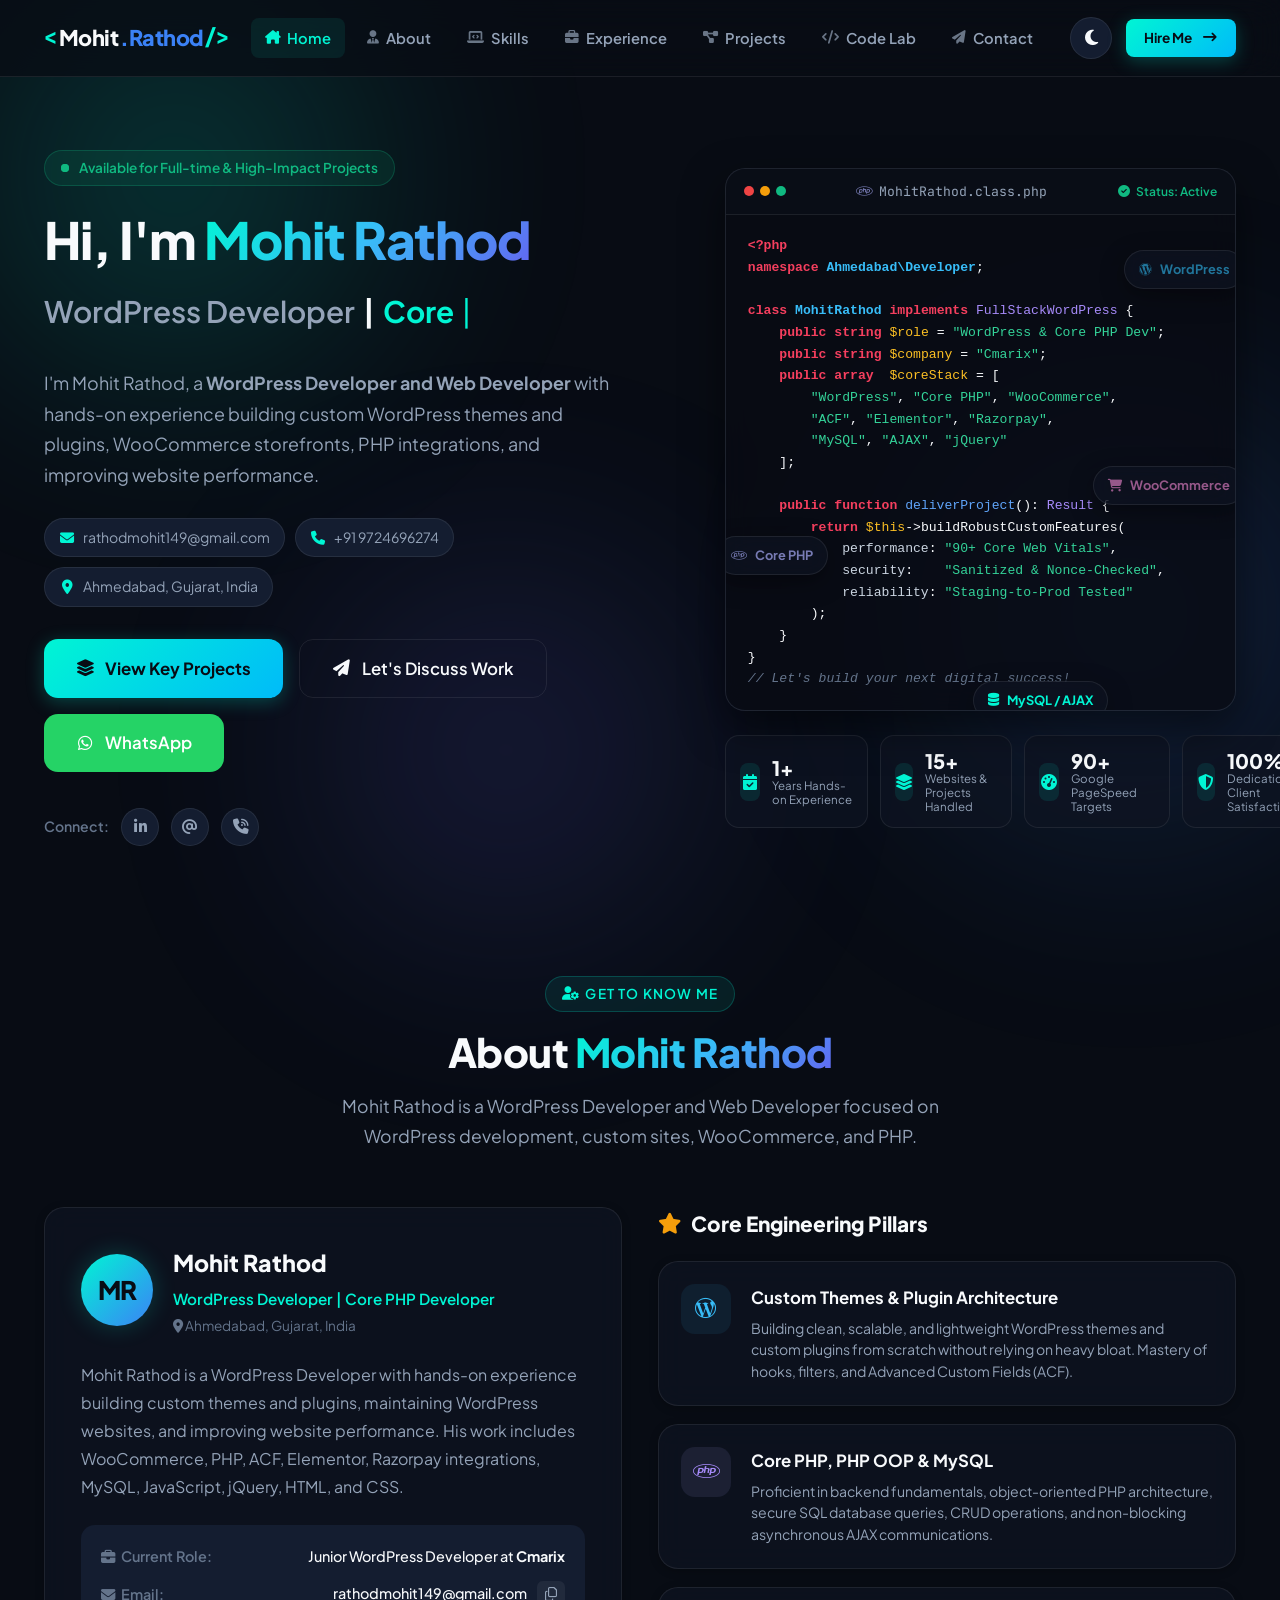
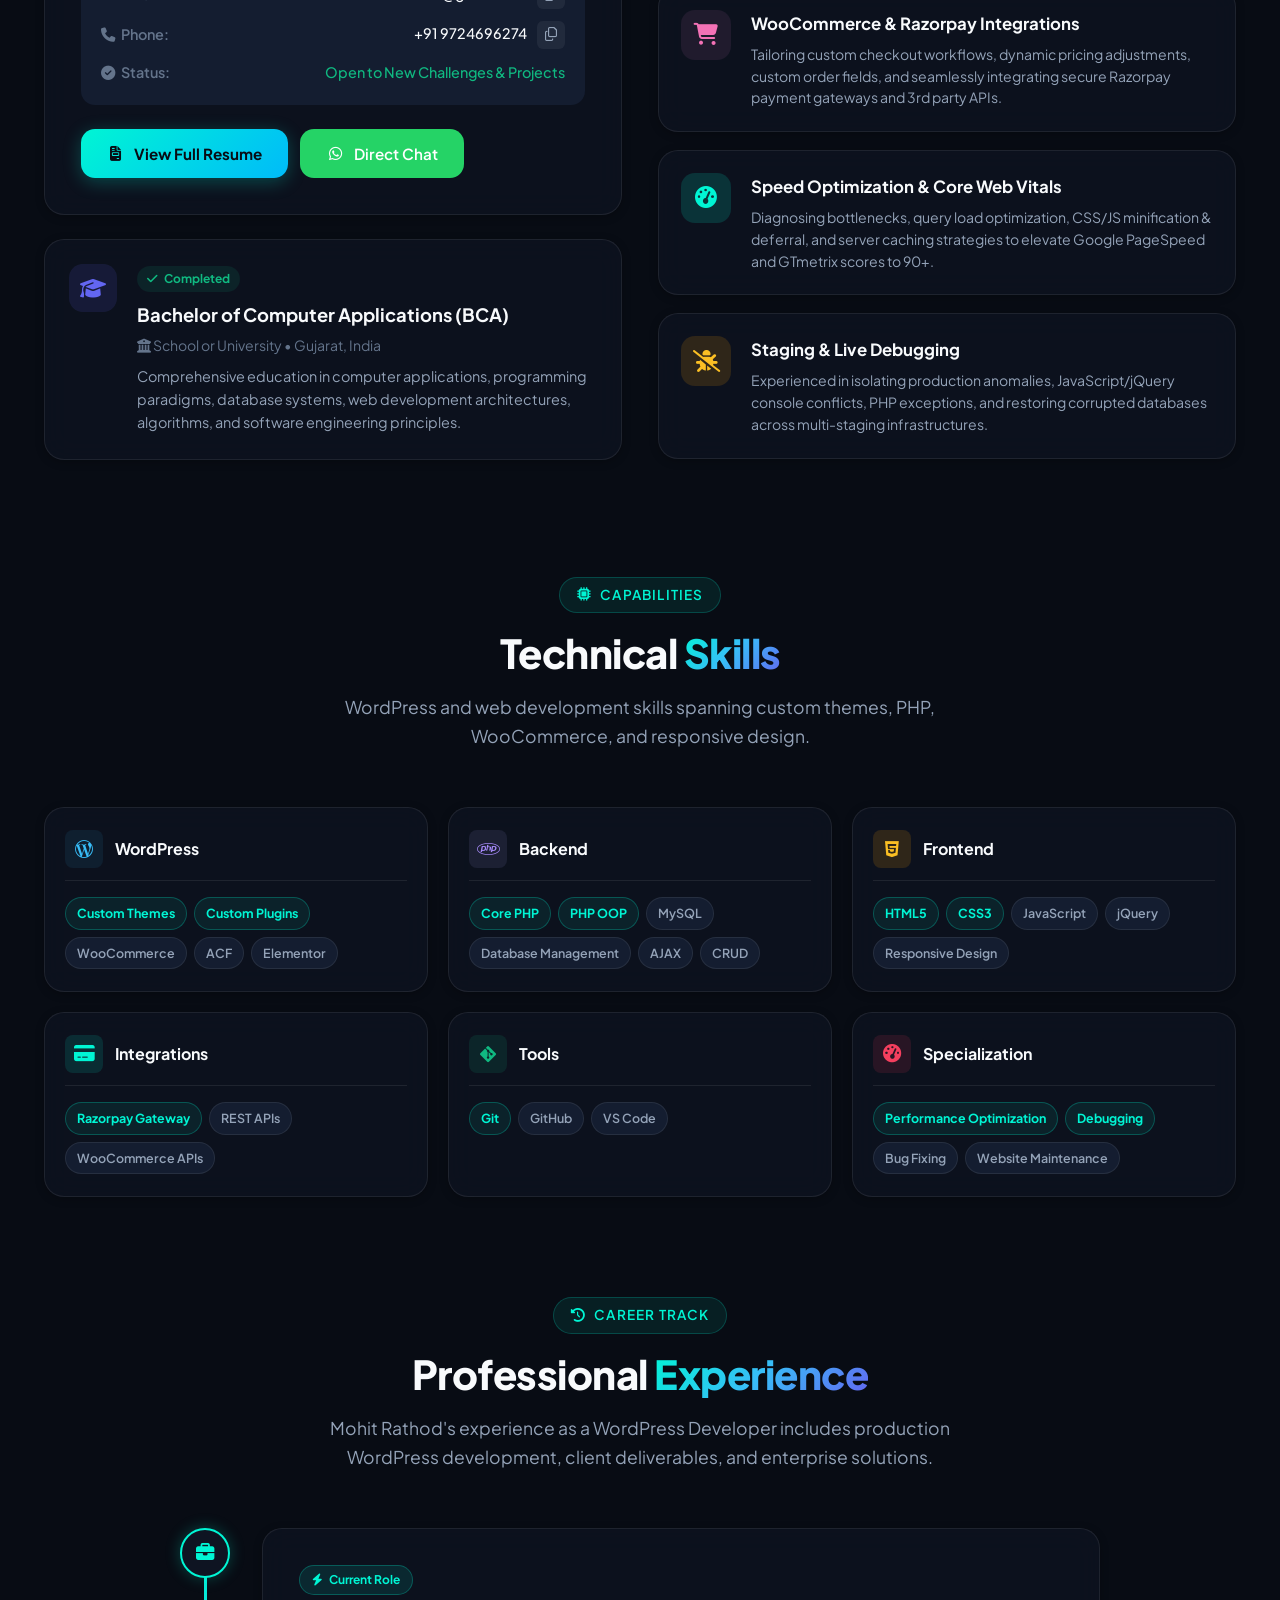
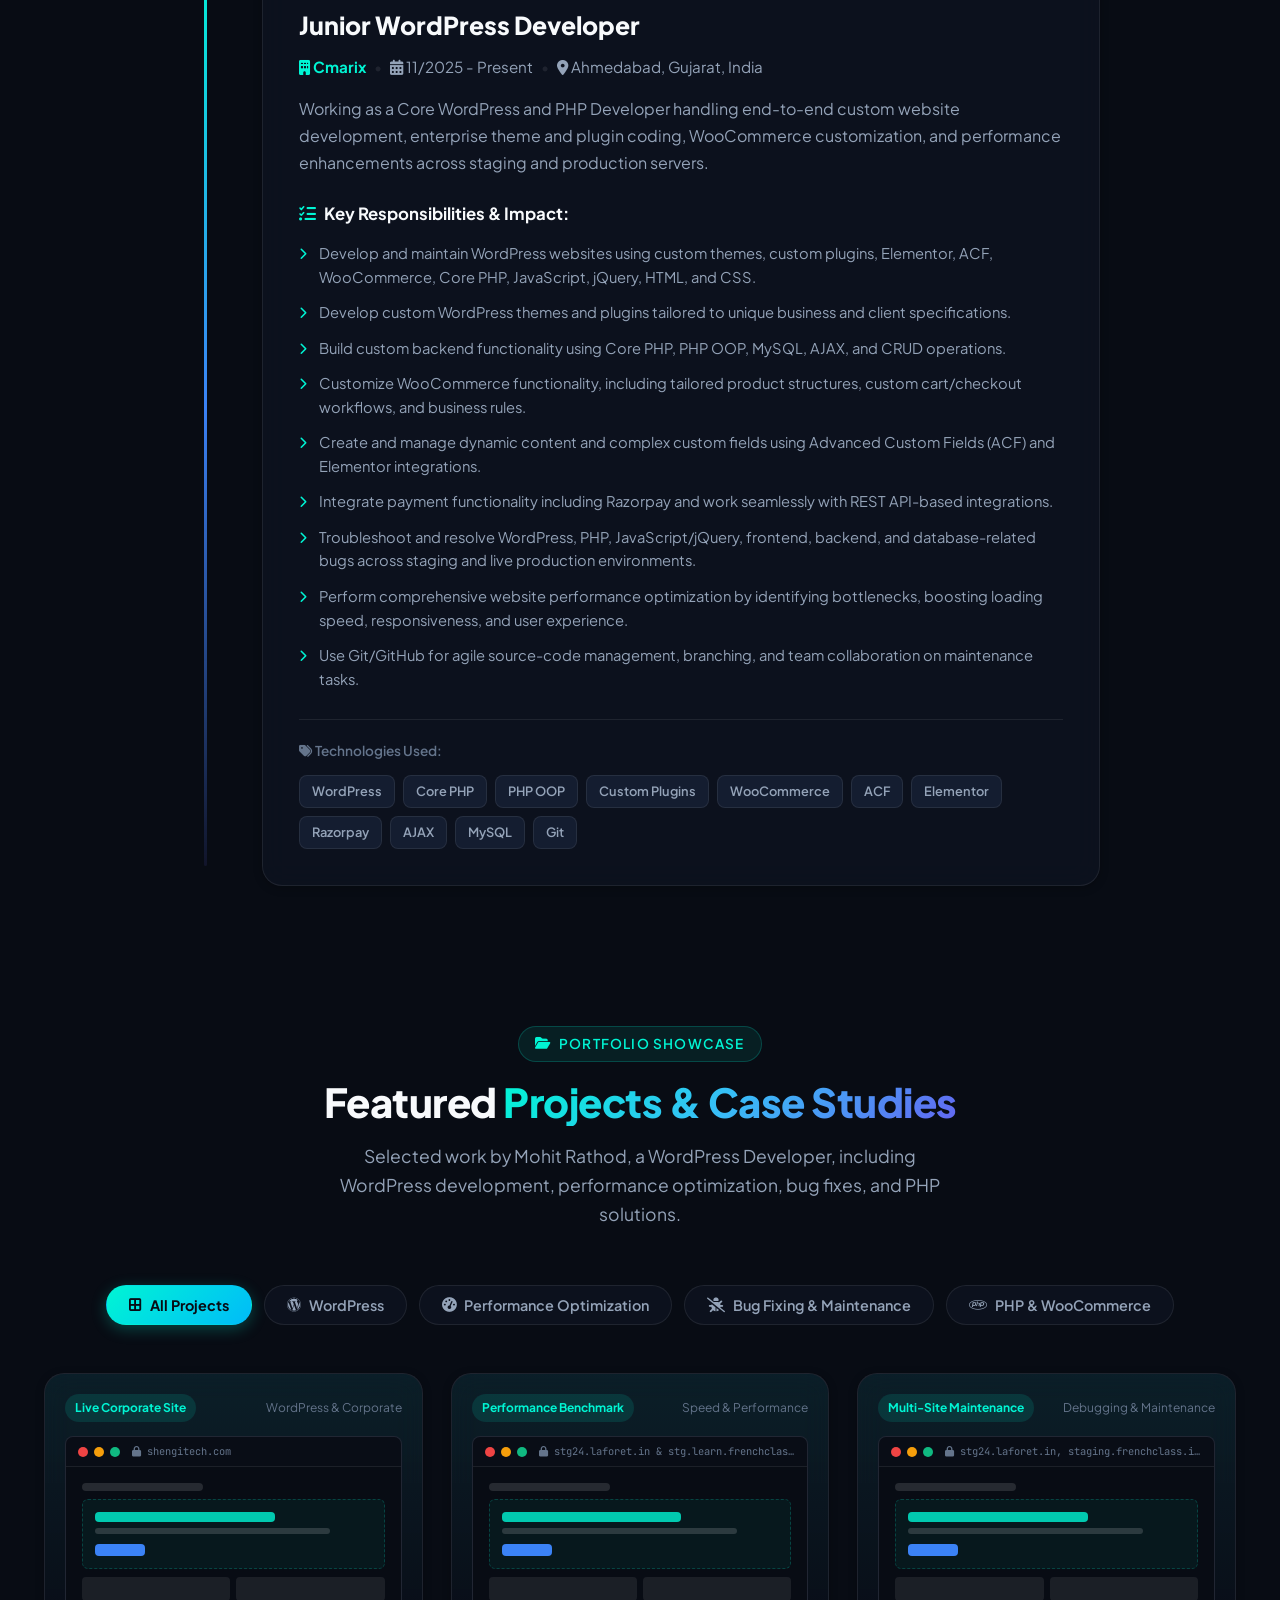
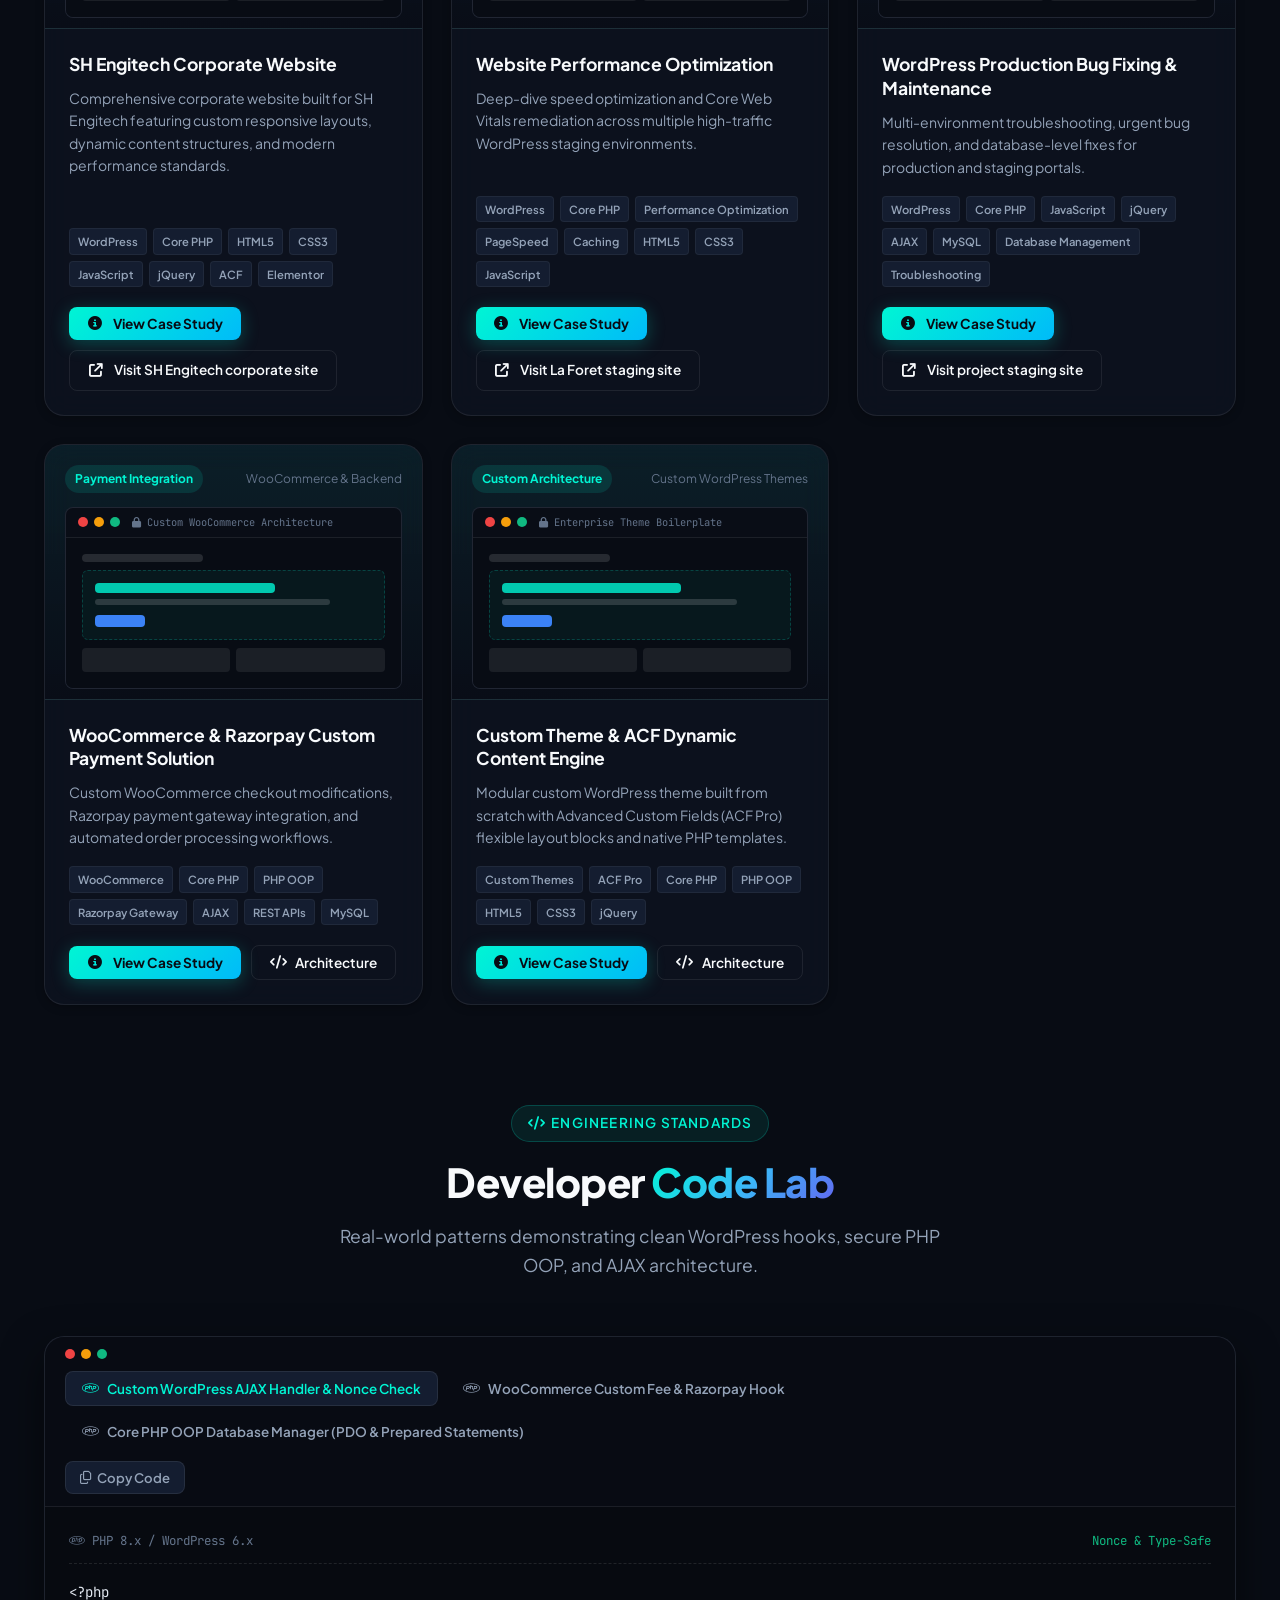
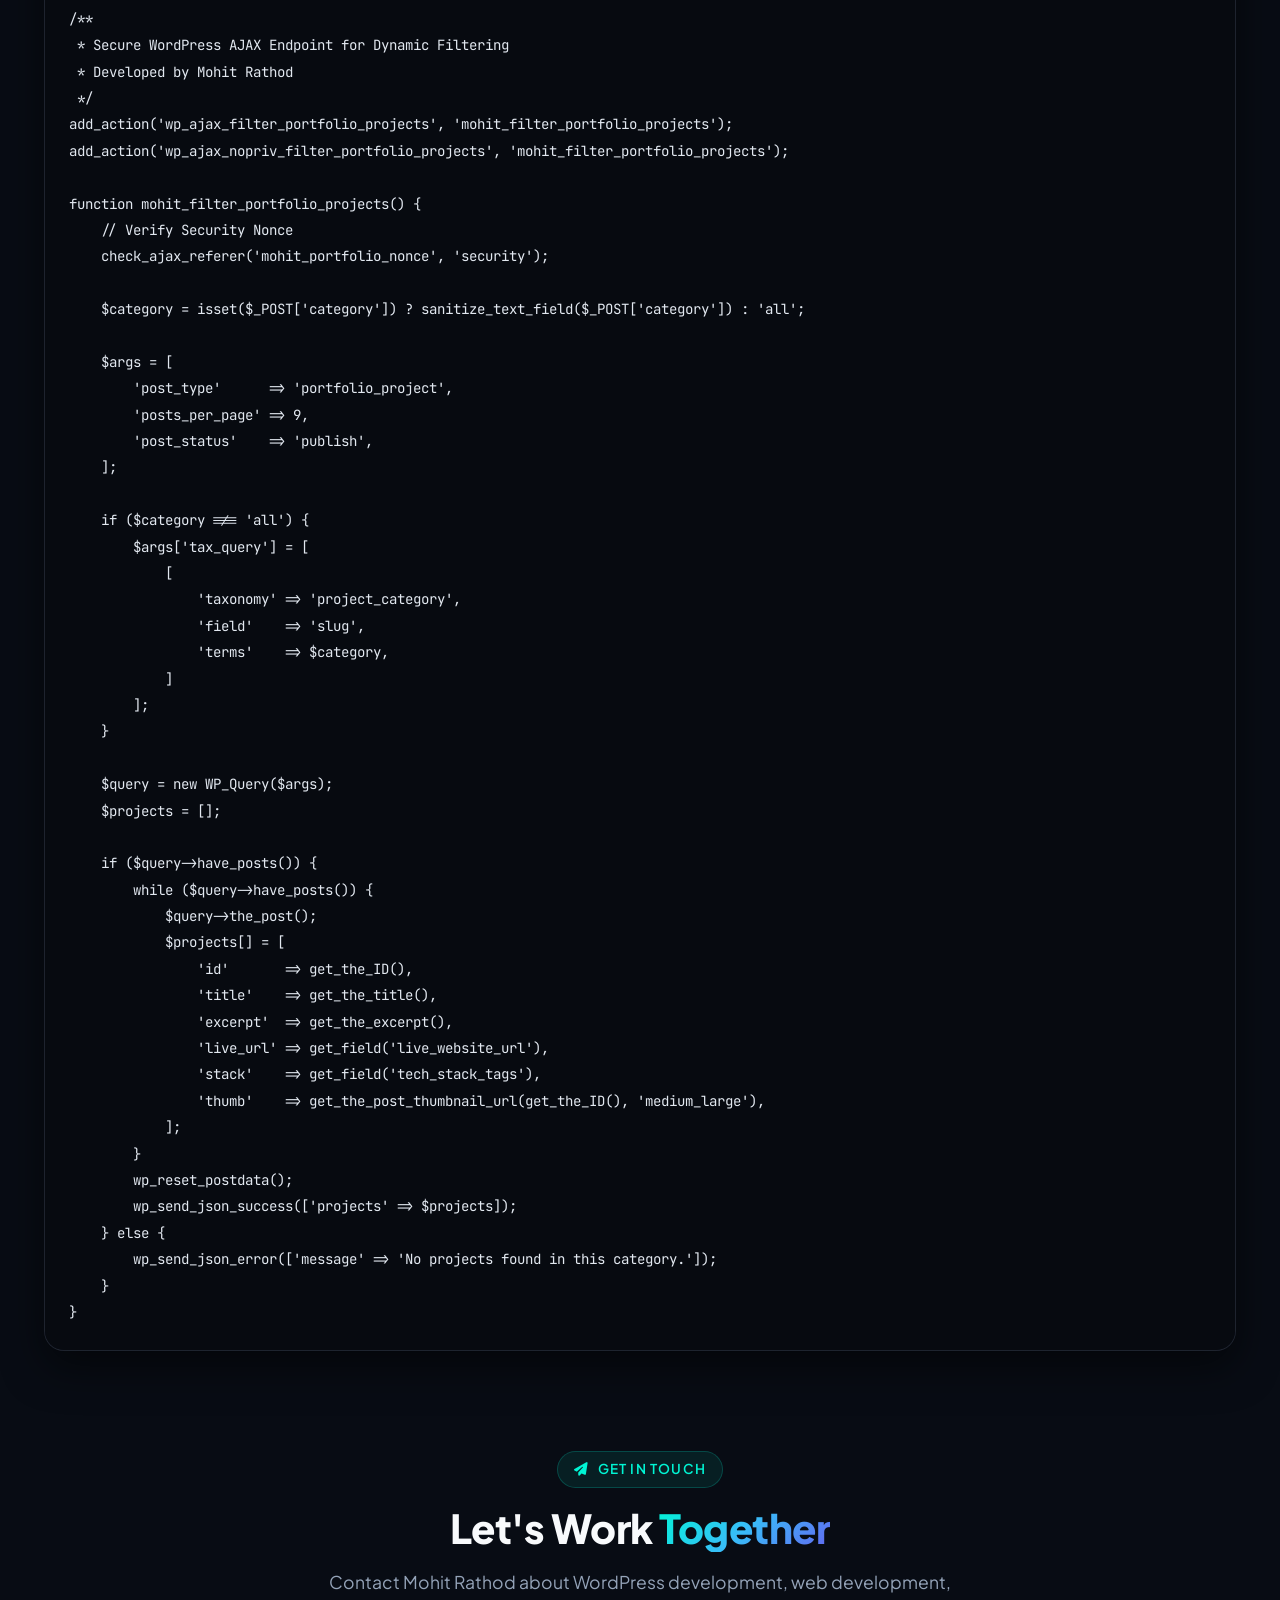
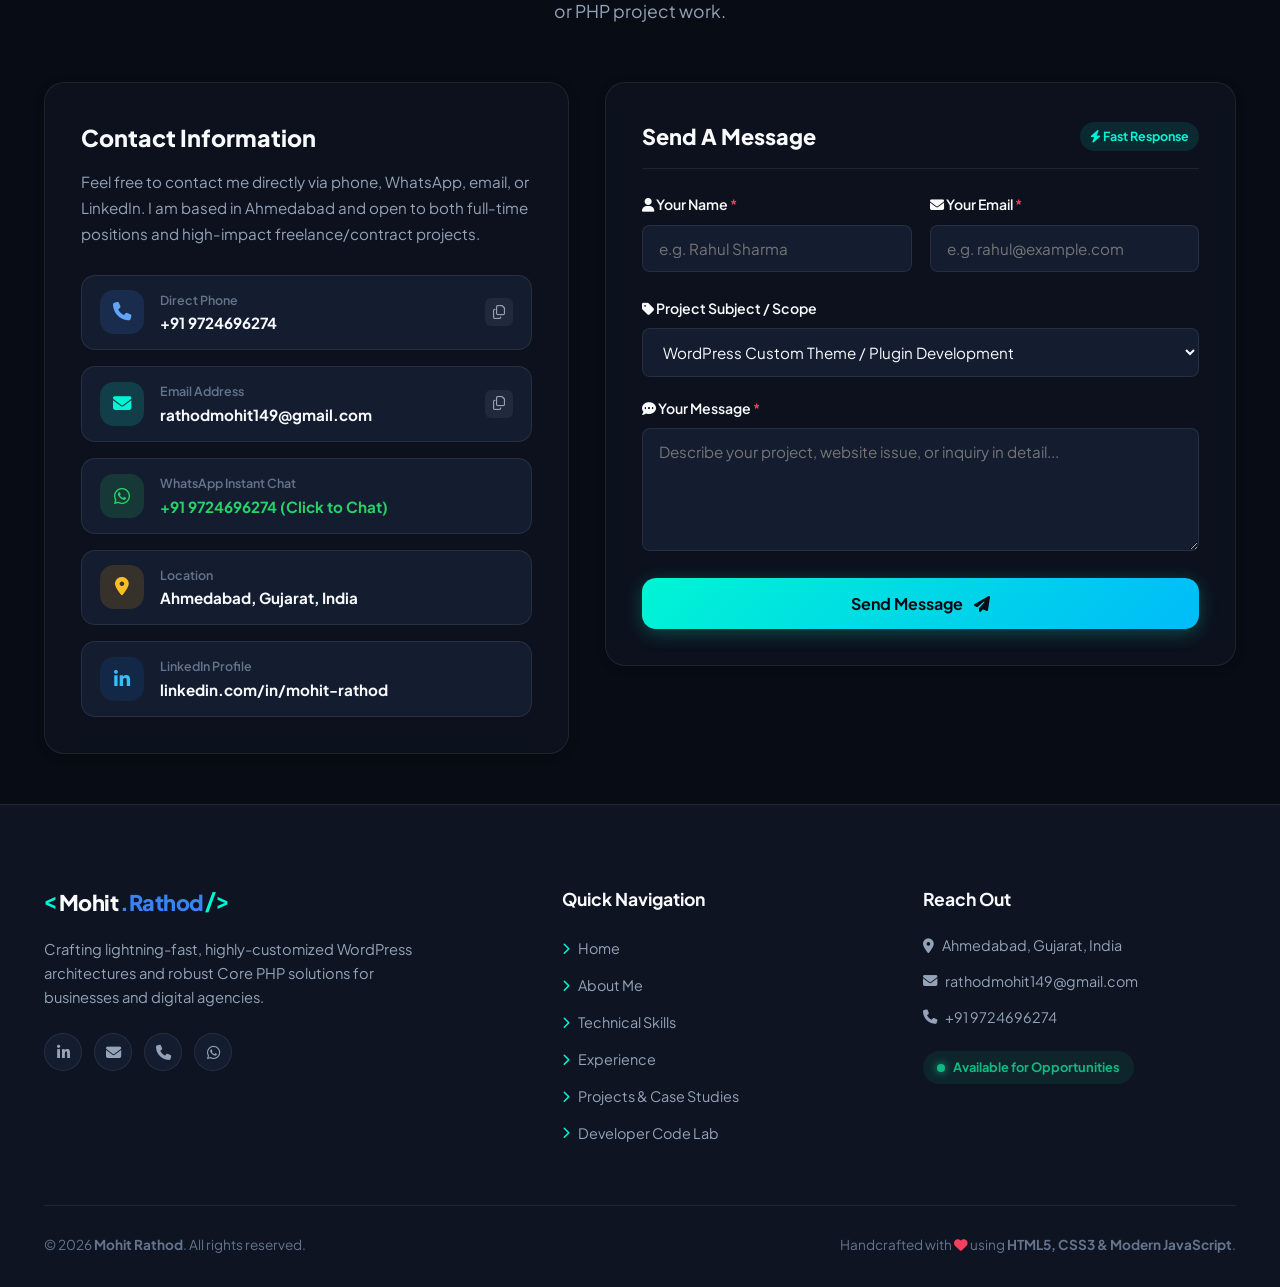
==== index.html @ 58b7dfce "perfomance1 commit" ====
<!DOCTYPE html>
<html lang="en" data-theme="dark">
<head>
    <meta charset="UTF-8">
    <meta name="viewport" content="width=device-width, initial-scale=1.0">
    <title>Mohit Rathod | WordPress Developer</title>

    <!-- Meta & SEO Tags -->
    <meta name="description" content="Official portfolio of Mohit Rathod, a WordPress Developer and Web Developer, featuring WordPress development projects, skills, and professional experience.">
    <meta name="robots" content="index, follow">
    <meta name="author" content="Mohit Rathod">
    <meta name="theme-color" content="#0b0f19">
    <link rel="canonical" href="https://mohitrcmarix.github.io/portfolio/">
    <meta name="google-site-verification" content="VqFLqviA54Ibw6uDuKa47r6FaVBK2wl5uimPMr0BYBw" />

    <!-- Open Graph / Social Sharing -->
    <meta property="og:type" content="website">
    <meta property="og:site_name" content="Mohit Rathod Portfolio">
    <meta property="og:title" content="Mohit Rathod | WordPress Developer">
    <meta property="og:description" content="Official portfolio of Mohit Rathod, a WordPress Developer and Web Developer, featuring WordPress development projects, skills, and professional experience.">
    <meta property="og:url" content="https://mohitrcmarix.github.io/portfolio/">
    <meta property="og:image" content="https://mohitrcmarix.github.io/portfolio/assets/images/mohit-rathod-portfolio.png">
    <meta property="og:image:width" content="1200">
    <meta property="og:image:height" content="630">
    <meta property="og:image:alt" content="Mohit Rathod, WordPress Developer, portfolio website">

    <meta name="twitter:card" content="summary_large_image">
    <meta name="twitter:title" content="Mohit Rathod | WordPress Developer">
    <meta name="twitter:description" content="Official portfolio of Mohit Rathod, a WordPress Developer and Web Developer, featuring WordPress development projects, skills, and professional experience.">
    <meta name="twitter:image" content="https://mohitrcmarix.github.io/portfolio/assets/images/mohit-rathod-portfolio.png">

    <!-- Google Fonts: Preconnect & Asynchronous Loading (Zero Render-Blocking) -->
    <link rel="preconnect" href="https://fonts.googleapis.com">
    <link rel="preconnect" href="https://fonts.gstatic.com" crossorigin>
    <link rel="preload" as="style" href="https://fonts.googleapis.com/css2?family=JetBrains+Mono:wght@400;500;700&family=Plus+Jakarta+Sans:wght@400;600;700;800&display=swap" media="(min-width: 769px)">
    <link rel="stylesheet" href="https://fonts.googleapis.com/css2?family=JetBrains+Mono:wght@400;500;700&family=Plus+Jakarta+Sans:wght@400;600;700;800&display=swap" media="print" onload="if (matchMedia('(min-width: 769px)').matches) this.media='all'">
    <noscript>
        <link rel="stylesheet" href="https://fonts.googleapis.com/css2?family=JetBrains+Mono:wght@400;500;700&family=Plus+Jakarta+Sans:wght@400;600;700;800&display=swap" media="(min-width: 769px)">
    </noscript>

    <!-- Font Awesome Icons: Asynchronous Preload (Zero Render-Blocking) -->
    <link rel="preconnect" href="https://cdnjs.cloudflare.com" crossorigin>
    <link rel="preload" href="https://cdnjs.cloudflare.com/ajax/libs/font-awesome/6.5.1/css/all.min.css" as="style" integrity="sha512-DTOQO9RWCH3ppGqcWaEA1BIZOC6xxalwEsw9c2QQeAIftl+Vegovlnee1c9QX4TctnWMn13TZye+giMm8e2LwA==" crossorigin="anonymous" referrerpolicy="no-referrer" onload="this.onload=null;this.rel='stylesheet'">
    <noscript>
        <link rel="stylesheet" href="https://cdnjs.cloudflare.com/ajax/libs/font-awesome/6.5.1/css/all.min.css" integrity="sha512-DTOQO9RWCH3ppGqcWaEA1BIZOC6xxalwEsw9c2QQeAIftl+Vegovlnee1c9QX4TctnWMn13TZye+giMm8e2LwA==" crossorigin="anonymous" referrerpolicy="no-referrer">
    </noscript>

    <!-- Inlined Critical & Full CSS (Zero Render-Blocking Requests) -->
    <style id="critical-main-css">@font-face{font-family:"Font Awesome 6 Free";font-style:normal;font-weight:400;font-display:swap;src:url("https://cdnjs.cloudflare.com/ajax/libs/font-awesome/6.5.1/webfonts/fa-regular-400.woff2") format("woff2")}@font-face{font-family:"Font Awesome 6 Free";font-style:normal;font-weight:900;font-display:swap;src:url("https://cdnjs.cloudflare.com/ajax/libs/font-awesome/6.5.1/webfonts/fa-solid-900.woff2") format("woff2")}@font-face{font-family:"Font Awesome 6 Brands";font-style:normal;font-weight:400;font-display:swap;src:url("https://cdnjs.cloudflare.com/ajax/libs/font-awesome/6.5.1/webfonts/fa-brands-400.woff2") format("woff2")}:root{--bg-primary:#080c14;--bg-secondary:#0e1422;--bg-tertiary:#141d30;--bg-card:rgba(14,20,34,0.72);--bg-card-hover:rgba(20,29,48,0.85);--bg-glass:rgba(255,255,255,0.03);--border-color:rgba(255,255,255,0.08);--border-hover:rgba(0,245,212,0.35);--border-subtle:rgba(255,255,255,0.05);--text-primary:#f8fafc;--text-secondary:#94a3b8;--text-muted:#64748b;--text-inverse:#080c14;--primary:#00f5d4;--primary-hover:#00d2b6;--primary-glow:rgba(0,245,212,0.25);--secondary:#3b82f6;--accent-indigo:#6366f1;--accent-purple:#8b5cf6;--accent-emerald:#10b981;--accent-amber:#f59e0b;--accent-rose:#f43f5e;--accent-cyan:#06b6d4;--brand-wp:#21759b;--brand-php:#777bb4;--brand-woo:#96588a;--brand-mysql:#00758f;--brand-whatsapp:#25d366;--shadow-sm:0 2px 8px rgba(0,0,0,0.25);--shadow-md:0 8px 24px rgba(0,0,0,0.35);--shadow-lg:0 16px 40px rgba(0,0,0,0.5);--shadow-glow:0 0 25px rgba(0,245,212,0.2);--font-sans:'Plus Jakarta Sans',system-ui,-apple-system,sans-serif;--font-mono:'JetBrains Mono',monospace;--radius-sm:8px;--radius-md:14px;--radius-lg:20px;--radius-full:9999px;--transition-fast:0.2s cubic-bezier(0.4,0,0.2,1);--transition-normal:0.3s cubic-bezier(0.4,0,0.2,1);--transition-smooth:0.5s cubic-bezier(0.16,1,0.3,1)}@font-face{font-family:'Font Awesome 6 Free';font-style:normal;font-weight:900;font-display:swap;src:url("https://cdnjs.cloudflare.com/ajax/libs/font-awesome/6.5.1/webfonts/fa-solid-900.woff2") format("woff2")}@font-face{font-family:'Font Awesome 6 Brands';font-style:normal;font-weight:400;font-display:swap;src:url("https://cdnjs.cloudflare.com/ajax/libs/font-awesome/6.5.1/webfonts/fa-brands-400.woff2") format("woff2")}[data-theme="light"]{--bg-primary:#f8fafc;--bg-secondary:#ffffff;--bg-tertiary:#f1f5f9;--bg-card:rgba(255,255,255,0.88);--bg-card-hover:rgba(255,255,255,0.98);--bg-glass:rgba(0,0,0,0.02);--border-color:rgba(0,0,0,0.08);--border-hover:rgba(0,180,155,0.4);--border-subtle:rgba(0,0,0,0.04);--text-primary:#0f172a;--text-secondary:#475569;--text-muted:#64748b;--text-inverse:#f8fafc;--primary:#00b49b;--primary-hover:#009681;--primary-glow:rgba(0,180,155,0.2);--shadow-sm:0 2px 8px rgba(15,23,42,0.06);--shadow-md:0 8px 24px rgba(15,23,42,0.08);--shadow-lg:0 16px 40px rgba(15,23,42,0.12);--shadow-glow:0 0 25px rgba(0,180,155,0.15)}*,*::before,*::after{box-sizing:border-box;margin:0;padding:0}html{font-size:16px;scroll-behavior:smooth;scroll-padding-top:80px}body{font-family:var(--font-sans);background-color:var(--bg-primary);color:var(--text-primary);line-height:1.65;overflow-x:hidden;position:relative;transition:background-color var(--transition-normal),color var(--transition-normal)}a{color:inherit;text-decoration:none;transition:color var(--transition-fast)}.skip-link{position:fixed;top:-100px;left:16px;z-index:4000;padding:10px 14px;background:var(--primary);color:var(--text-inverse);border-radius:var(--radius-sm)}.skip-link:focus{top:12px}button{font-family:inherit;cursor:pointer;border:none;background:none;outline:none}input,textarea,select{font-family:inherit}ul,ol{list-style:none}img,svg{max-width:100%;display:block}.ambient-glow{position:fixed;border-radius:50%;filter:blur(120px);pointer-events:none;z-index:0;opacity:0.28;transition:opacity var(--transition-normal)}[data-theme="light"] .ambient-glow{opacity:0.15}.glow-1{top:-100px;left:-100px;width:550px;height:550px;background:radial-gradient(circle,var(--primary) 0%,rgba(0,245,212,0) 70%)}.glow-2{top:35%;right:-150px;width:600px;height:600px;background:radial-gradient(circle,var(--secondary) 0%,rgba(59,130,246,0) 70%)}.glow-3{bottom:-100px;left:20%;width:500px;height:500px;background:radial-gradient(circle,var(--accent-indigo) 0%,rgba(99,102,241,0) 70%)}.container{width:100%;max-width:1240px;margin-left:auto;margin-right:auto;padding-left:24px;padding-right:24px;position:relative;z-index:1}.section{padding:50px 0;position:relative}.text-center{text-align:center}.gradient-text{background:linear-gradient(135deg,var(--primary) 0%,#38bdf8 50%,var(--accent-indigo) 100%);background-clip:text;-webkit-background-clip:text;-webkit-text-fill-color:transparent;display:inline-block}.text-success{color:var(--accent-emerald) !important}.text-danger{color:var(--accent-rose) !important}.text-whatsapp{color:var(--brand-whatsapp) !important}.glass-panel{background:var(--bg-card);backdrop-filter:blur(14px);-webkit-backdrop-filter:blur(14px);border:1px solid var(--border-color);border-radius:var(--radius-lg);box-shadow:var(--shadow-sm);transition:all var(--transition-normal)}.glass-panel:hover{border-color:var(--border-hover);box-shadow:var(--shadow-md)}.section-header{margin-bottom:56px}.section-tag{display:inline-flex;align-items:center;gap:8px;font-size:0.85rem;font-weight:600;text-transform:uppercase;letter-spacing:1.2px;padding:6px 16px;border-radius:var(--radius-full);background:rgba(0,245,212,0.08);color:var(--primary);border:1px solid rgba(0,245,212,0.2);margin-bottom:16px}.section-title{font-size:2.5rem;font-weight:800;line-height:1.2;margin-bottom:16px;letter-spacing:-0.5px}.section-subtitle{font-size:1.1rem;color:var(--text-secondary);max-width:640px;margin-left:auto;margin-right:auto}.btn{display:inline-flex;align-items:center;justify-content:center;gap:10px;font-size:0.95rem;font-weight:600;padding:12px 26px;border-radius:var(--radius-md);transition:all var(--transition-normal);position:relative;overflow:hidden;white-space:nowrap}.btn i,.contact-chip i,.social-link i,.stat-icon-wrap i,.section-tag i{display:inline-block;width:1.15em;text-align:center;flex-shrink:0}.btn-sm{padding:8px 18px;font-size:0.85rem;border-radius:var(--radius-sm)}.btn-lg{padding:15px 32px;font-size:1.05rem;border-radius:var(--radius-md)}.btn-primary{background:linear-gradient(135deg,var(--primary) 0%,#00bbf9 100%);color:#080c14;font-weight:700;box-shadow:0 4px 18px var(--primary-glow)}.btn-primary:hover{transform:translateY(-2px);box-shadow:0 8px 25px rgba(0,245,212,0.4);color:#080c14}.btn-outline{background:transparent;color:var(--text-primary);border:1px solid var(--border-color)}.btn-outline:hover{background:var(--bg-tertiary);border-color:var(--primary);color:var(--primary);transform:translateY(-2px)}.btn-whatsapp{background:#25d366;color:#ffffff !important;font-weight:600}.btn-whatsapp:hover{background:#20ba59;transform:translateY(-2px);box-shadow:0 6px 20px rgba(37,211,102,0.35)}.copy-btn{display:inline-flex;align-items:center;justify-content:center;width:28px;height:28px;border-radius:6px;background:rgba(255,255,255,0.06);color:var(--text-secondary);font-size:0.85rem;margin-left:8px;transition:all var(--transition-fast)}.copy-btn:hover{background:var(--primary);color:#080c14}.site-header{position:fixed;top:0;left:0;width:100%;z-index:1000;background:rgba(8,12,20,0.75);backdrop-filter:blur(16px);-webkit-backdrop-filter:blur(16px);border-bottom:1px solid var(--border-color);transition:background-color var(--transition-normal),box-shadow var(--transition-normal)}[data-theme="light"] .site-header{background:rgba(255,255,255,0.85)}.header-container{display:flex;align-items:center;justify-content:space-between;height:76px}.brand-logo{display:inline-flex;align-items:center;font-size:1.35rem;font-weight:800;letter-spacing:-0.5px}.logo-symbol{color:var(--primary);font-family:var(--font-mono)}.logo-text{color:var(--text-primary);margin:0 2px}.logo-accent{color:var(--secondary)}.nav-menu{display:flex;align-items:center}.nav-list{display:flex;align-items:center;gap:8px}.nav-link{display:inline-flex;align-items:center;gap:7px;font-size:0.92rem;font-weight:600;color:var(--text-secondary);padding:8px 14px;border-radius:var(--radius-sm);transition:all var(--transition-fast)}.nav-link i{font-size:0.85rem;opacity:0.7;transition:opacity var(--transition-fast)}.nav-link:hover{color:var(--text-primary);background:rgba(255,255,255,0.05)}.nav-link.active{color:var(--primary);background:rgba(0,245,212,0.08)}.nav-link.active i{opacity:1}.header-actions{display:flex;align-items:center;gap:14px}.theme-toggle-btn{display:inline-flex;align-items:center;justify-content:center;width:42px;height:42px;border-radius:var(--radius-full);background:var(--bg-tertiary);border:1px solid var(--border-color);color:var(--text-primary);font-size:1.1rem;transition:all var(--transition-normal)}.theme-toggle-btn:hover{border-color:var(--primary);color:var(--primary);transform:rotate(15deg)}.icon-sun{display:none;color:#f59e0b}[data-theme="light"] .icon-moon{display:none}[data-theme="light"] .icon-sun{display:inline-block}.mobile-menu-btn{display:none;flex-direction:column;justify-content:center;gap:5px;width:40px;height:40px;padding:8px;border-radius:var(--radius-sm);background:var(--bg-tertiary);border:1px solid var(--border-color)}.mobile-menu-btn .bar{width:100%;height:2px;background:var(--text-primary);border-radius:2px;transition:all var(--transition-fast)}.hero-section{padding-top:150px;padding-bottom:80px;min-height:100vh;display:flex;align-items:center;overflow:hidden}.hero-container{display:grid;grid-template-columns:minmax(0,1.1fr) minmax(0,0.9fr);gap:56px;align-items:center}.hero-container>*{min-width:0}.hero-badge{display:inline-flex;align-items:center;gap:10px;padding:6px 16px;border-radius:var(--radius-full);background:rgba(16,185,129,0.1);border:1px solid rgba(16,185,129,0.25);color:var(--accent-emerald);font-size:0.85rem;font-weight:600;margin-bottom:24px}.status-pulse{position:relative;width:8px;height:8px;border-radius:50%;background:var(--accent-emerald);flex-shrink:0}.status-pulse::after{content:'';position:absolute;top:0;left:0;width:100%;height:100%;border-radius:50%;background:var(--accent-emerald);animation:pulse-ring 2s cubic-bezier(0.215,0.61,0.355,1) infinite;pointer-events:none}@keyframes pulse-ring{0%{transform:scale(1);opacity:0.8}70%{transform:scale(2.6);opacity:0}100%{transform:scale(2.6);opacity:0}}.hero-title{font-size:3.2rem;font-weight:800;line-height:1.15;letter-spacing:-1px;margin-bottom:10px;contain:layout}.hero-role-wrapper{display:flex;flex-wrap:wrap;align-items:center;gap:8px;font-size:1.85rem;font-weight:700;color:var(--text-primary);margin-bottom:24px;min-height:2.2em;contain:layout}.hero-static-prefix{color:var(--text-secondary);font-weight:600}.typed-text-target{color:var(--primary)}.cursor-blink{color:var(--primary);animation:blink 1s infinite;font-weight:400}@keyframes blink{0%,50%{opacity:1}51%,100%{opacity:0}}.hero-pitch{font-size:1.12rem;color:var(--text-secondary);line-height:1.7;margin-bottom:28px;max-width:580px}.hero-chips{display:flex;flex-wrap:wrap;gap:10px;margin-bottom:32px}.contact-chip{display:inline-flex;align-items:center;gap:8px;padding:7px 14px;border-radius:var(--radius-full);background:var(--bg-tertiary);border:1px solid var(--border-color);font-size:0.88rem;color:var(--text-secondary);transition:all var(--transition-fast)}.contact-chip i{color:var(--primary)}.contact-chip:hover{border-color:var(--primary);color:var(--text-primary);background:rgba(0,245,212,0.08)}.location-chip{cursor:default}.hero-actions{display:flex;flex-wrap:wrap;gap:16px;margin-bottom:36px}.hero-socials{display:flex;align-items:center;gap:12px}.social-label{font-size:0.88rem;font-weight:600;color:var(--text-muted)}.social-link{display:inline-flex;align-items:center;justify-content:center;width:38px;height:38px;border-radius:var(--radius-full);background:var(--bg-tertiary);border:1px solid var(--border-color);color:var(--text-secondary);font-size:0.95rem;transition:all var(--transition-fast)}.social-link:hover{color:var(--primary);border-color:var(--primary);background:rgba(0,245,212,0.1);transform:translateY(-2px)}.hero-visual{position:relative}.developer-card{position:relative;padding:0;overflow:hidden;box-shadow:var(--shadow-lg)}.card-header-bar{display:flex;align-items:center;justify-content:space-between;padding:12px 18px;background:rgba(0,0,0,0.25);border-bottom:1px solid var(--border-color)}.window-dots{display:flex;gap:6px}.dot{width:10px;height:10px;border-radius:50%}.dot.red{background:#ef4444}.dot.yellow{background:#f59e0b}.dot.green{background:#10b981}.card-tab-title{display:inline-flex;align-items:center;gap:7px;font-family:var(--font-mono);font-size:0.82rem;color:var(--text-secondary)}.code-icon{color:var(--brand-php)}.card-status-badge{display:inline-flex;align-items:center;gap:6px;font-size:0.75rem;font-weight:600;color:var(--accent-emerald)}.card-body-code{padding:20px 22px;font-family:var(--font-mono);font-size:0.82rem;line-height:1.65;background:rgba(0,0,0,0.35);overflow-x:auto}[data-theme="light"] .card-body-code{background:#0f172a;color:#f8fafc}.code-keyword{color:#f43f5e;font-weight:600}.code-class{color:#38bdf8;font-weight:700}.code-type{color:#a78bfa}.code-var{color:#fbbf24}.code-string{color:#34d399}.code-fn{color:#60a5fa}.code-param{color:#cbd5e1}.code-comment{color:#64748b;font-style:italic}.floating-tech-badge{position:absolute;display:inline-flex;align-items:center;gap:8px;padding:8px 14px;border-radius:var(--radius-full);background:var(--bg-card);backdrop-filter:blur(12px);border:1px solid var(--border-color);box-shadow:var(--shadow-md);font-size:0.8rem;font-weight:700;transition:all var(--transition-normal)}.floating-tech-badge:hover{transform:translateY(-4px) scale(1.05)}.badge-wp{top:15%;right:-10px;color:var(--brand-wp)}.badge-php{bottom:25%;left:-10px;color:var(--brand-php)}.badge-woo{top:55%;right:-10px;color:var(--brand-woo)}.badge-ajax{bottom:-10px;right:25%;color:var(--primary)}.hero-stats-banner{display:grid;grid-template-columns:repeat(4,1fr);gap:12px;margin-top:24px}.stat-item{display:flex;align-items:center;gap:12px;padding:14px;background:var(--bg-card);border:1px solid var(--border-color);border-radius:var(--radius-md);transition:all var(--transition-fast)}.stat-item:hover{border-color:var(--primary);transform:translateY(-2px)}.stat-icon-wrap{width:38px;height:38px;border-radius:var(--radius-sm);background:rgba(0,245,212,0.1);color:var(--primary);display:flex;align-items:center;justify-content:center;font-size:1rem}.stat-info{display:flex;flex-direction:column}.stat-number{font-size:1.25rem;font-weight:800;color:var(--text-primary);line-height:1.1}.stat-label{font-size:0.72rem;color:var(--text-secondary);line-height:1.2}.about-grid{display:grid;grid-template-columns:1fr 1fr;gap:36px;align-items:start}.about-grid>*{min-width:0}.bio-card{padding:36px;margin-bottom:24px}.bio-header{display:flex;align-items:center;gap:20px;margin-bottom:24px}.bio-avatar-glow{width:72px;height:72px;border-radius:var(--radius-full);background:linear-gradient(135deg,var(--primary) 0%,var(--secondary) 100%);display:flex;align-items:center;justify-content:center;box-shadow:var(--shadow-glow);flex-shrink:0}.bio-initials{font-size:1.6rem;font-weight:900;color:#080c14;letter-spacing:-1px}.bio-headline h3{font-size:1.45rem;font-weight:800;margin-bottom:4px}.bio-role{font-size:0.95rem;font-weight:600;color:var(--primary);margin-bottom:4px}.bio-location{font-size:0.85rem;color:var(--text-muted)}.bio-text{font-size:1rem;color:var(--text-secondary);line-height:1.75;margin-bottom:24px}.bio-meta-list{display:flex;flex-direction:column;gap:12px;padding:20px;background:var(--bg-tertiary);border-radius:var(--radius-md);margin-bottom:24px}.meta-item{display:flex;align-items:center;justify-content:space-between;font-size:0.9rem;gap:12px}.meta-label{color:var(--text-muted);font-weight:600;display:inline-flex;align-items:center;gap:6px}.meta-val{color:var(--text-primary);font-weight:500;text-align:right}.bio-footer-actions{display:flex;gap:12px;flex-wrap:wrap}.education-card{display:flex;gap:20px;padding:24px;align-items:flex-start}.edu-icon{width:48px;height:48px;border-radius:var(--radius-md);background:rgba(99,102,241,0.12);color:var(--accent-indigo);display:flex;align-items:center;justify-content:center;font-size:1.3rem;flex-shrink:0}.edu-badge{display:inline-flex;align-items:center;gap:6px;font-size:0.75rem;font-weight:700;color:var(--accent-emerald);background:rgba(16,185,129,0.1);padding:3px 10px;border-radius:var(--radius-full);margin-bottom:8px}.edu-title{font-size:1.15rem;font-weight:700;margin-bottom:4px}.edu-institution{font-size:0.88rem;color:var(--text-muted);margin-bottom:8px}.edu-desc{font-size:0.9rem;color:var(--text-secondary);line-height:1.6}.pillars-title{font-size:1.3rem;font-weight:800;margin-bottom:20px;display:flex;align-items:center;gap:10px}.pillars-title i{color:var(--accent-amber)}.pillar-card{display:flex;gap:20px;padding:22px;margin-bottom:18px;align-items:flex-start}.pillar-icon{width:50px;height:50px;border-radius:var(--radius-md);display:flex;align-items:center;justify-content:center;font-size:1.35rem;flex-shrink:0}.bg-wp{background:rgba(33,117,155,0.15);color:#38bdf8}.bg-php{background:rgba(119,123,180,0.15);color:#a78bfa}.bg-cart{background:rgba(150,88,138,0.15);color:#f472b6}.bg-speed{background:rgba(0,245,212,0.15);color:var(--primary)}.bg-debug{background:rgba(245,158,11,0.15);color:#fbbf24}.pillar-body h4{font-size:1.05rem;font-weight:700;margin-bottom:6px}.pillar-body p{font-size:0.88rem;color:var(--text-secondary);line-height:1.55}.skills-cloud-wrap{display:none}.skills-compact-grid{display:grid;grid-template-columns:repeat(3,1fr);gap:20px}.skill-compact-card{padding:22px 20px;transition:all var(--transition-normal)}.skill-compact-card:hover{transform:translateY(-4px);border-color:var(--border-hover)}.skill-compact-header{display:flex;align-items:center;gap:12px;margin-bottom:16px;padding-bottom:12px;border-bottom:1px solid var(--border-color)}.skill-compact-icon{width:38px;height:38px;border-radius:var(--radius-sm);display:flex;align-items:center;justify-content:center;font-size:1.15rem;flex-shrink:0}.skill-compact-header h3{font-size:1rem;font-weight:700;color:var(--text-primary)}.skill-tags-wrap{display:flex;flex-wrap:wrap;gap:7px}.skill-tag{display:inline-flex;align-items:center;font-size:0.78rem;font-weight:600;padding:5px 11px;border-radius:var(--radius-full);background:var(--bg-tertiary);color:var(--text-secondary);border:1px solid var(--border-color);transition:all var(--transition-fast);cursor:default}.skill-tag:hover{color:var(--text-primary);border-color:var(--primary);background:rgba(0,245,212,0.08)}.skill-tag.tag-primary{background:rgba(0,245,212,0.07);border-color:rgba(0,245,212,0.25);color:var(--primary);font-weight:700}.skill-tag.tag-primary:hover{background:rgba(0,245,212,0.16)}.skills-categories-grid{display:none}.timeline-wrapper{position:relative;max-width:920px;margin:0 auto}.timeline-line{position:absolute;top:20px;bottom:20px;left:24px;width:3px;background:linear-gradient(180deg,var(--primary) 0%,var(--secondary) 50%,rgba(99,102,241,0.1) 100%);border-radius:3px}.timeline-item{position:relative;display:flex;gap:32px;margin-bottom:40px}.timeline-marker{position:relative;width:50px;height:50px;border-radius:50%;background:var(--bg-secondary);border:2px solid var(--primary);box-shadow:0 0 15px var(--primary-glow);display:flex;align-items:center;justify-content:center;color:var(--primary);font-size:1.15rem;flex-shrink:0;z-index:2}.timeline-content{flex-grow:1;padding:36px}.timeline-top-bar{margin-bottom:16px}.badge-present{display:inline-flex;align-items:center;gap:6px;font-size:0.75rem;font-weight:700;color:var(--primary);background:rgba(0,245,212,0.1);border:1px solid rgba(0,245,212,0.25);padding:4px 12px;border-radius:var(--radius-full);margin-bottom:10px}.role-title{font-size:1.55rem;font-weight:800;margin-bottom:8px}.company-meta{display:flex;flex-wrap:wrap;align-items:center;gap:8px;font-size:0.95rem;color:var(--text-secondary)}.company-name{font-weight:700;color:var(--primary)}.meta-separator{color:var(--border-color)}.exp-overview{font-size:1rem;color:var(--text-secondary);line-height:1.7;margin-bottom:24px}.duties-heading{font-size:1.05rem;font-weight:700;margin-bottom:14px;display:flex;align-items:center;gap:8px;color:var(--text-primary)}.duties-heading i{color:var(--primary)}.responsibilities-list{display:flex;flex-direction:column;gap:12px;margin-bottom:28px}.responsibilities-list li{display:flex;align-items:flex-start;gap:12px;font-size:0.92rem;color:var(--text-secondary);line-height:1.6}.list-bullet-icon{font-size:0.75rem;color:var(--primary);margin-top:6px;flex-shrink:0}.exp-tags-wrap{padding-top:20px;border-top:1px solid var(--border-color)}.tags-label{display:block;font-size:0.85rem;font-weight:600;color:var(--text-muted);margin-bottom:12px}.tags-container{display:flex;flex-wrap:wrap;gap:8px}.tech-tag{font-size:0.8rem;font-weight:600;padding:5px 12px;border-radius:var(--radius-sm);background:var(--bg-tertiary);color:var(--text-secondary);border:1px solid var(--border-color)}.project-filter-wrap{display:flex;flex-wrap:wrap;justify-content:center;gap:12px;margin-bottom:48px}.filter-btn{display:inline-flex;align-items:center;gap:8px;padding:10px 22px;border-radius:var(--radius-full);background:var(--bg-card);border:1px solid var(--border-color);color:var(--text-secondary);font-size:0.9rem;font-weight:600;transition:all var(--transition-normal)}.filter-btn:hover{border-color:var(--primary);color:var(--text-primary)}.filter-btn.active{background:linear-gradient(135deg,var(--primary) 0%,#00bbf9 100%);color:#080c14;font-weight:700;border-color:transparent;box-shadow:0 4px 15px var(--primary-glow)}.projects-grid{display:grid;grid-template-columns:repeat(3,1fr);gap:28px;align-items:stretch}.project-card{display:flex;flex-direction:column;overflow:hidden;height:100%;min-height:0;transition:all var(--transition-normal)}.project-card:hover{transform:translateY(-6px)}.project-card-banner{position:relative;padding:20px 20px 10px 20px;background:linear-gradient(180deg,rgba(0,245,212,0.06) 0%,rgba(0,0,0,0.2) 100%);border-bottom:1px solid var(--border-color);flex-shrink:0}.banner-top{display:flex;justify-content:space-between;align-items:center;margin-bottom:14px}.project-badge{font-size:0.75rem;font-weight:700;color:var(--primary);background:rgba(0,245,212,0.12);padding:4px 10px;border-radius:var(--radius-full)}.project-cat-pill{font-size:0.75rem;color:var(--text-muted)}.project-mockup-graphic{background:var(--bg-secondary);border-radius:var(--radius-sm);border:1px solid var(--border-color);overflow:hidden;min-height:120px}.browser-bar{display:flex;align-items:center;padding:6px 12px;background:rgba(0,0,0,0.35);border-bottom:1px solid var(--border-color);gap:6px;min-width:0}.browser-address{margin-left:6px;font-size:0.65rem;font-family:var(--font-mono);color:var(--text-muted);overflow:hidden;text-overflow:ellipsis;white-space:nowrap;flex:1;min-width:0}.browser-screen{padding:16px;background:var(--bg-primary)}.mock-layout{display:flex;flex-direction:column;gap:8px}.mock-header{height:8px;width:40%;background:rgba(255,255,255,0.12);border-radius:4px}.mock-hero{display:flex;flex-direction:column;gap:6px;padding:12px;background:rgba(0,245,212,0.05);border-radius:6px;border:1px dashed rgba(0,245,212,0.2)}.mock-text.title{height:10px;width:65%;background:var(--primary);border-radius:4px;opacity:0.8}.mock-text.subtitle{height:6px;width:85%;background:rgba(255,255,255,0.15);border-radius:4px}.mock-btn{height:12px;width:50px;background:var(--secondary);border-radius:4px;margin-top:4px}.mock-cards{display:flex;gap:6px}.mock-card{flex:1;height:24px;background:rgba(255,255,255,0.08);border-radius:4px}.project-card-body{padding:24px;display:flex;flex-direction:column;flex-grow:1;min-height:0}.project-card-title{font-size:1.1rem;font-weight:700;margin-bottom:10px;line-height:1.35;overflow-wrap:break-word}.project-summary{font-size:0.875rem;color:var(--text-secondary);line-height:1.6;margin-bottom:18px;flex-grow:1}.project-stack-tags{display:flex;flex-wrap:wrap;gap:6px;margin-bottom:20px}.stack-badge{font-size:0.7rem;font-weight:600;padding:3px 8px;border-radius:4px;background:var(--bg-tertiary);color:var(--text-secondary);border:1px solid var(--border-subtle);white-space:nowrap}.project-card-actions{display:flex;flex-wrap:wrap;gap:10px;margin-top:auto;align-items:center}.code-terminal-card{overflow:hidden;box-shadow:var(--shadow-lg)}.code-terminal-header{display:flex;align-items:center;justify-content:space-between;padding:12px 20px;background:rgba(0,0,0,0.35);border-bottom:1px solid var(--border-color);flex-wrap:wrap;gap:12px}.terminal-dots{display:flex;gap:6px}.code-tabs-nav{display:flex;gap:8px;flex-wrap:wrap}.code-tab-btn{display:inline-flex;align-items:center;gap:8px;padding:8px 16px;border-radius:var(--radius-sm);font-size:0.84rem;font-weight:600;color:var(--text-secondary);background:transparent;border:1px solid transparent;transition:all var(--transition-fast)}.code-tab-btn:hover{color:var(--text-primary);background:rgba(255,255,255,0.05)}.code-tab-btn.active{color:var(--primary);background:var(--bg-tertiary);border-color:var(--border-color)}.btn-copy-code{display:inline-flex;align-items:center;gap:6px;padding:7px 14px;border-radius:var(--radius-sm);background:var(--bg-tertiary);border:1px solid var(--border-color);color:var(--text-secondary);font-size:0.82rem;font-weight:600;transition:all var(--transition-fast)}.btn-copy-code:hover{color:var(--primary);border-color:var(--primary)}.code-terminal-body{background:#070a10;padding:24px}[data-theme="light"] .code-terminal-body{background:#0b111e;color:#f8fafc}.code-snippet-panel{display:none}.code-snippet-panel.active{display:block}.snippet-meta-bar{display:flex;justify-content:space-between;font-size:0.78rem;color:var(--text-muted);font-family:var(--font-mono);padding-bottom:12px;margin-bottom:16px;border-bottom:1px dashed rgba(255,255,255,0.1)}.meta-verified{color:var(--accent-emerald)}.code-terminal-body pre{margin:0;overflow-x:auto}.code-terminal-body code{font-family:var(--font-mono);font-size:0.88rem;line-height:1.7;color:#e2e8f0}.contact-layout-grid{display:grid;grid-template-columns:1fr 1.2fr;gap:36px;align-items:start}.contact-card-highlight{padding:36px}.contact-card-highlight h3{font-size:1.45rem;font-weight:800;margin-bottom:12px}.contact-intro{font-size:0.95rem;color:var(--text-secondary);line-height:1.7;margin-bottom:28px}.contact-methods{display:flex;flex-direction:column;gap:16px}.method-card{display:flex;align-items:center;gap:16px;padding:14px 18px;background:var(--bg-tertiary);border:1px solid var(--border-color);border-radius:var(--radius-md);transition:all var(--transition-fast)}.method-card:hover{border-color:var(--primary);transform:translateX(4px)}.method-icon{width:44px;height:44px;border-radius:var(--radius-md);display:flex;align-items:center;justify-content:center;font-size:1.15rem;flex-shrink:0}.bg-phone{background:rgba(59,130,246,0.15);color:#60a5fa}.bg-email{background:rgba(0,245,212,0.15);color:var(--primary)}.bg-whatsapp{background:rgba(37,211,102,0.15);color:#25d366}.bg-location{background:rgba(245,158,11,0.15);color:#fbbf24}.bg-linkedin{background:rgba(10,102,194,0.15);color:#38bdf8}.method-details{display:flex;flex-direction:column;flex-grow:1;min-width:0}.method-title{font-size:0.78rem;font-weight:600;color:var(--text-muted)}.method-value{font-size:0.95rem;font-weight:700;color:var(--text-primary);overflow-wrap:anywhere}.form-container{padding:36px}.form-top-bar{display:flex;justify-content:space-between;align-items:center;margin-bottom:24px;padding-bottom:14px;border-bottom:1px solid var(--border-color)}.form-top-bar h3{font-size:1.35rem;font-weight:800}.form-badge{font-size:0.78rem;font-weight:700;color:var(--primary);background:rgba(0,245,212,0.1);padding:4px 10px;border-radius:var(--radius-full)}.form-alert-box{padding:14px 18px;border-radius:var(--radius-sm);font-size:0.92rem;font-weight:500;margin-bottom:20px;display:flex;align-items:center;gap:10px}.alert-success{background:rgba(16,185,129,0.12);border:1px solid rgba(16,185,129,0.3);color:var(--accent-emerald)}.alert-danger{background:rgba(244,63,94,0.12);border:1px solid rgba(244,63,94,0.3);color:var(--accent-rose)}.form-grid{display:grid;grid-template-columns:1fr 1fr;gap:18px}.form-group{margin-bottom:20px}.form-group label{display:block;font-size:0.88rem;font-weight:600;color:var(--text-primary);margin-bottom:8px}.req{color:var(--accent-rose)}.form-control{width:100%;padding:13px 16px;background:var(--bg-tertiary);border:1px solid var(--border-color);border-radius:var(--radius-sm);color:var(--text-primary);font-size:0.95rem;transition:all var(--transition-fast)}.form-control:focus{outline:none;border-color:var(--primary);box-shadow:0 0 0 3px rgba(0,245,212,0.15);background:var(--bg-secondary)}.field-error{display:block;color:var(--accent-rose);font-size:0.78rem;margin-top:5px}.btn-submit{width:100%;padding:15px;font-size:1rem}.modal-overlay{position:fixed;top:0;left:0;width:100%;height:100%;background:rgba(4,7,12,0.85);backdrop-filter:blur(12px);-webkit-backdrop-filter:blur(12px);z-index:2000;display:none;align-items:center;justify-content:center;padding:24px;opacity:0;transition:opacity var(--transition-normal)}.modal-overlay.open{display:flex;opacity:1}.modal-dialog{width:100%;max-width:720px;max-height:90vh;display:flex;flex-direction:column;background:var(--bg-secondary);border:1px solid var(--border-color);border-radius:var(--radius-lg);box-shadow:var(--shadow-lg);transform:scale(0.95);transition:transform var(--transition-normal);overflow:hidden}.modal-dialog-lg{max-width:900px}.modal-overlay.open .modal-dialog{transform:scale(1)}.modal-header{display:flex;align-items:flex-start;justify-content:space-between;padding:24px 28px;border-bottom:1px solid var(--border-color)}.modal-badge{display:inline-block;font-size:0.75rem;font-weight:700;color:var(--primary);background:rgba(0,245,212,0.1);padding:3px 10px;border-radius:var(--radius-full);margin-bottom:6px}.modal-title{font-size:1.45rem;font-weight:800}.modal-subtitle{font-size:0.88rem;color:var(--text-muted)}.modal-close-btn{font-size:2rem;color:var(--text-muted);line-height:1;transition:color var(--transition-fast)}.modal-close-btn:hover{color:var(--primary)}.modal-body{padding:28px;overflow-y:auto;display:flex;flex-direction:column;gap:22px}.modal-meta-box{display:grid;grid-template-columns:1fr 1fr;gap:14px;padding:16px;background:var(--bg-tertiary);border-radius:var(--radius-sm)}.modal-section h4{font-size:1.05rem;font-weight:700;margin-bottom:10px;display:flex;align-items:center;gap:8px;color:var(--primary)}.modal-desc-text{font-size:0.95rem;color:var(--text-secondary);line-height:1.7}.modal-achievements-list{display:flex;flex-direction:column;gap:8px}.modal-achievements-list li{font-size:0.92rem;color:var(--text-secondary);line-height:1.6;padding-left:18px;position:relative}.modal-achievements-list li::before{content:"▹";position:absolute;left:0;color:var(--primary)}.modal-stack-chips{display:flex;flex-wrap:wrap;gap:8px}.modal-footer{display:flex;justify-content:flex-end;gap:12px;padding:18px 28px;border-top:1px solid var(--border-color);background:var(--bg-tertiary)}.resume-sheet{background:#ffffff;color:#1e293b;padding:32px;border-radius:var(--radius-sm);box-shadow:0 4px 14px rgba(0,0,0,0.1)}.resume-sheet-header{display:flex;justify-content:space-between;align-items:flex-start}.resume-name-title h2{font-size:1.9rem;font-weight:900;color:#0f172a;letter-spacing:-0.5px}.resume-role-tag{font-size:1rem;font-weight:700;color:#0284c7;margin-top:4px}.resume-contact-block{font-size:0.85rem;color:#475569;text-align:right;line-height:1.6}.resume-contact-block i{color:#0284c7;margin-right:4px}.resume-divider{height:2px;background:#e2e8f0;margin:18px 0}.resume-sheet-grid{display:grid;grid-template-columns:1.3fr 0.9fr;gap:28px}.resume-section-h4{font-size:0.95rem;font-weight:800;color:#0f172a;border-bottom:1.5px solid #cbd5e1;padding-bottom:5px;margin-bottom:14px;display:flex;align-items:center;gap:7px}.resume-section-h4 i{color:#0284c7}.resume-item{margin-bottom:16px}.item-head{display:flex;justify-content:space-between;font-size:0.95rem;color:#0f172a}.item-date{font-size:0.82rem;color:#64748b}.item-sub{font-size:0.85rem;color:#0284c7;margin-bottom:6px}.item-list{list-style:disc;padding-left:18px;font-size:0.84rem;color:#334155;line-height:1.55}.item-desc{font-size:0.84rem;color:#334155;line-height:1.5}.resume-summary-text{font-size:0.85rem;color:#334155;line-height:1.6}.skills-mini-list p{font-size:0.84rem;color:#334155;margin-bottom:8px;line-height:1.5}.status-pill{font-size:0.75rem;font-weight:700}.site-footer{background:var(--bg-secondary);border-top:1px solid var(--border-color);padding:80px 0 30px 0;position:relative;z-index:1}.footer-top{display:grid;grid-template-columns:1.5fr 1fr 1fr;gap:48px;margin-bottom:60px}.footer-tagline{font-size:0.92rem;color:var(--text-secondary);line-height:1.65;margin:16px 0 24px 0;max-width:380px}.footer-socials{display:flex;gap:12px}.footer-socials a{display:inline-flex;align-items:center;justify-content:center;width:38px;height:38px;border-radius:var(--radius-full);background:var(--bg-tertiary);border:1px solid var(--border-color);color:var(--text-secondary);font-size:0.95rem;transition:all var(--transition-fast)}.footer-socials a:hover{color:var(--primary);border-color:var(--primary);transform:translateY(-2px)}.footer-links-col h4,.footer-contact-col h4{font-size:1.1rem;font-weight:700;margin-bottom:20px;color:var(--text-primary)}.footer-nav{display:flex;flex-direction:column;gap:10px}.footer-nav a{font-size:0.9rem;color:var(--text-secondary);display:inline-flex;align-items:center;gap:8px;transition:all var(--transition-fast)}.footer-nav a i{font-size:0.75rem;color:var(--primary)}.footer-nav a:hover{color:var(--primary);transform:translateX(4px)}.footer-contact-col p{font-size:0.9rem;color:var(--text-secondary);margin-bottom:12px;display:flex;align-items:center;gap:8px}.footer-available-badge{display:inline-flex;align-items:center;gap:8px;font-size:0.8rem;font-weight:700;color:var(--accent-emerald);background:rgba(16,185,129,0.1);padding:6px 14px;border-radius:var(--radius-full);margin-top:10px}.pulse-dot{width:8px;height:8px;border-radius:50%;background:var(--accent-emerald);box-shadow:0 0 8px var(--accent-emerald)}.footer-bottom{display:flex;justify-content:space-between;align-items:center;padding-top:28px;border-top:1px solid var(--border-color);font-size:0.85rem;color:var(--text-muted);flex-wrap:wrap;gap:16px}.back-to-top-btn{position:fixed;bottom:30px;right:30px;width:46px;height:46px;border-radius:var(--radius-full);background:var(--bg-tertiary);border:1px solid var(--border-color);color:var(--text-primary);display:flex;align-items:center;justify-content:center;font-size:1.1rem;box-shadow:var(--shadow-md);z-index:999;opacity:0;visibility:hidden;transform:translateY(15px);transition:all var(--transition-normal)}.back-to-top-btn.visible{opacity:1;visibility:visible;transform:translateY(0)}.back-to-top-btn:hover{background:var(--primary);color:#080c14;transform:translateY(-4px);box-shadow:0 6px 20px var(--primary-glow)}.toast-container{position:fixed;bottom:30px;left:30px;display:flex;flex-direction:column;gap:10px;z-index:3000}.toast{display:inline-flex;align-items:center;gap:12px;padding:14px 20px;background:var(--bg-secondary);border:1px solid var(--border-color);border-radius:var(--radius-md);color:var(--text-primary);font-size:0.9rem;font-weight:600;box-shadow:var(--shadow-lg);animation:toast-in 0.3s ease forwards}.toast.toast-success{border-color:var(--accent-emerald)}.toast.toast-success i{color:var(--accent-emerald)}@keyframes toast-in{from{opacity:0;transform:translateY(20px)}to{opacity:1;transform:translateY(0)}}@media (max-width:1024px){.hero-container{grid-template-columns:minmax(0,1fr);gap:48px}.hero-container>.hero-content,.hero-container>.hero-visual{min-width:0}.hero-title{font-size:2.8rem}.projects-grid{grid-template-columns:repeat(2,1fr)}.skills-compact-grid{grid-template-columns:repeat(2,1fr)}.footer-top{grid-template-columns:1fr 1fr}}@media (max-width:768px){:root{--font-sans:system-ui,-apple-system,BlinkMacSystemFont,"Segoe UI",sans-serif;--font-mono:ui-monospace,"SFMono-Regular",Menlo,Consolas,monospace}.section{padding:40px 0}.site-header{height:70px}.mobile-menu-btn{display:flex}.nav-menu{position:fixed;top:70px;left:0;width:100%;background:var(--bg-secondary);border-bottom:1px solid var(--border-color);padding:20px 24px;box-shadow:var(--shadow-lg);display:none}.nav-menu.open{display:block}.nav-list{flex-direction:column;align-items:flex-start;gap:6px}.nav-link{width:100%;padding:10px 14px}.btn-hire{display:none}.hero-section{padding-top:110px}.hero-title{font-size:2.2rem;margin-bottom:8px}.hero-role-wrapper{font-size:1.35rem;min-height:2.8em;margin-bottom:20px}.hero-stats-banner{grid-template-columns:repeat(2,1fr)}.about-grid{grid-template-columns:minmax(0,1fr)}.about-grid>*{min-width:0}.skills-compact-grid{grid-template-columns:1fr}.skills-categories-grid{grid-template-columns:1fr}.projects-grid{grid-template-columns:1fr}.contact-layout-grid{grid-template-columns:minmax(0,1fr)}.contact-layout-grid>*{min-width:0}.form-grid{grid-template-columns:1fr}.footer-top{grid-template-columns:1fr}.resume-sheet-grid{grid-template-columns:1fr}.modal-meta-box{grid-template-columns:1fr}}@media (max-width:360px){.hero-stats-banner{grid-template-columns:repeat(2,minmax(0,1fr))}.stat-item,.stat-info{min-width:0}.stat-item{gap:8px;padding:10px}.stat-label{overflow-wrap:anywhere}.bio-meta-list .meta-item{align-items:flex-start;flex-direction:column;gap:4px}.bio-meta-list .meta-val{overflow-wrap:anywhere;text-align:left}.timeline-item{gap:16px}.timeline-content{min-width:0;padding:20px}}</style>

    <!-- Favicon SVG Data URI -->
        <link rel="icon" type="image/svg+xml" href="assets/images/favicon.svg">
        <script type="application/ld+json">
        {
            "@context": "https://schema.org",
            "@graph": [
                {
                    "@type": "Person",
                    "@id": "https://mohitrcmarix.github.io/portfolio/#person",
                    "name": "Mohit Rathod",
                    "url": "https://mohitrcmarix.github.io/portfolio/",
                    "jobTitle": "WordPress Developer",
                    "sameAs": ["https://www.linkedin.com/in/mohit-rathod-b23638321"]
                },
                {
                    "@type": "WebSite",
                    "@id": "https://mohitrcmarix.github.io/portfolio/#website",
                    "url": "https://mohitrcmarix.github.io/portfolio/",
                    "name": "Mohit Rathod Portfolio",
                    "about": { "@id": "https://mohitrcmarix.github.io/portfolio/#person" }
                }
            ]
        }
        </script>
</head>
<body>
    <!-- Background Ambient Glow Canvas/Orbs -->
    <div class="ambient-glow glow-1"></div>
    <div class="ambient-glow glow-2"></div>
    <div class="ambient-glow glow-3"></div>

    <!-- Live Toast Container -->
    <div id="toast-container" class="toast-container" aria-live="polite" aria-atomic="true"></div>

    <a class="skip-link" href="#main-content">Skip to main content</a>
    <header class="site-header" id="header">
    <div class="container header-container">
        <a href="#hero" class="brand-logo" id="brand-logo" aria-label="Mohit Rathod homepage">
            <span class="logo-symbol">&lt;</span>
            <span class="logo-text">Mohit</span>
            <span class="logo-accent">.Rathod</span>
            <span class="logo-symbol">/&gt;</span>
        </a>

        <!-- Desktop Navigation -->
        <nav class="nav-menu" id="nav-menu" aria-label="Main Navigation">
            <ul class="nav-list">
                <li class="nav-item"><a href="./" class="nav-link active" id="nav-hero-link"><i class="fa-solid fa-house-chimney"></i> Home</a></li>
                <li class="nav-item"><a href="#about" class="nav-link" id="nav-about-link"><i class="fa-solid fa-user-tie"></i> About</a></li>
                <li class="nav-item"><a href="#skills" class="nav-link" id="nav-skills-link"><i class="fa-solid fa-laptop-code"></i> Skills</a></li>
                <li class="nav-item"><a href="#experience" class="nav-link" id="nav-exp-link"><i class="fa-solid fa-briefcase"></i> Experience</a></li>
                <li class="nav-item"><a href="#projects" class="nav-link" id="nav-projects-link"><i class="fa-solid fa-diagram-project"></i> Projects</a></li>
                <li class="nav-item"><a href="#code-showcase" class="nav-link" id="nav-code-link"><i class="fa-solid fa-code"></i> Code Lab</a></li>
                <li class="nav-item"><a href="#contact" class="nav-link" id="nav-contact-link"><i class="fa-solid fa-paper-plane"></i> Contact</a></li>
            </ul>
        </nav>

        <!-- Header Actions -->
        <div class="header-actions">
            <!-- Theme Switcher Button -->
            <button class="theme-toggle-btn" id="theme-toggle-btn" type="button" aria-label="Toggle dark or light theme" title="Toggle Theme">
                <i class="fa-solid fa-moon icon-moon"></i>
                <i class="fa-solid fa-sun icon-sun"></i>
            </button>

            <!-- Hire Me CTA -->
            <a href="#contact" class="btn btn-primary btn-sm btn-hire" id="btn-hire-nav">
                <span>Hire Me</span>
                <i class="fa-solid fa-arrow-right-long"></i>
            </a>

            <!-- Mobile Hamburger Toggle -->
            <button class="mobile-menu-btn" id="mobile-menu-btn" type="button" aria-label="Open mobile menu" aria-expanded="false">
                <span class="bar bar-1"></span>
                <span class="bar bar-2"></span>
                <span class="bar bar-3"></span>
            </button>
        </div>
    </div>
</header>
    <main id="main-content">
    <section class="hero-section" id="hero">
    <div class="container hero-container">
        <div class="hero-content">
            <!-- Availability Badge -->
            <div class="hero-badge">
                <span class="status-pulse"></span>
                <span class="badge-text">Available for Full-time &amp; High-Impact Projects</span>
            </div>

            <!-- Main Heading -->
            <h1 class="hero-title">
                Hi, I'm <span class="gradient-text hero-name">Mohit Rathod</span>
            </h1>
            <div class="hero-role-wrapper">
                <span class="hero-static-prefix">WordPress Developer</span>
                <span aria-hidden="true"> | </span>
                <span class="typed-text-target" id="typed-text" aria-hidden="true">Custom WordPress Themes</span><span class="cursor-blink" aria-hidden="true">|</span>
            </div>

            <!-- Summary Pitch -->
            <p class="hero-pitch">
                I'm Mohit Rathod, a <strong>WordPress Developer and Web Developer</strong> with hands-on experience building custom WordPress themes and plugins, WooCommerce storefronts, PHP integrations, and improving website performance.
            </p>

            <!-- Quick Direct Contact Chips -->
            <div class="hero-chips">
                <a href="mailto:rathodmohit149@gmail.com" class="contact-chip" title="Send email">
                    <i class="fa-solid fa-envelope"></i>
                    <span>rathodmohit149@gmail.com</span>
                </a>
                <a href="tel:+919724696274" class="contact-chip" title="Call directly">
                    <i class="fa-solid fa-phone"></i>
                    <span>+91 9724696274</span>
                </a>
                <span class="contact-chip location-chip">
                    <i class="fa-solid fa-location-dot"></i>
                    <span>Ahmedabad, Gujarat, India</span>
                </span>
            </div>

            <!-- CTA Buttons -->
            <div class="hero-actions">
                <a href="#projects" class="btn btn-primary btn-lg" id="hero-cta-projects">
                    <i class="fa-solid fa-layer-group"></i>
                    <span>View Key Projects</span>
                </a>
                <a href="#contact" class="btn btn-outline btn-lg" id="hero-cta-contact">
                    <i class="fa-solid fa-paper-plane"></i>
                    <span>Let's Discuss Work</span>
                </a>
                <a href="https://wa.me/919724696274?text=Hi%20Mohit,%20I%20viewed%20your%20portfolio%20and%20would%20like%20to%20connect!" target="_blank" rel="noopener noreferrer" class="btn btn-whatsapp btn-lg" id="hero-cta-whatsapp" title="Chat on WhatsApp">
                    <i class="fa-brands fa-whatsapp"></i>
                    <span>WhatsApp</span>
                </a>
            </div>

            <!-- Social Connect Links -->
            <div class="hero-socials">
                <span class="social-label">Connect:</span>
                <a href="https://www.linkedin.com/in/mohit-rathod-b23638321" target="_blank" rel="noopener noreferrer" class="social-link" title="LinkedIn Profile" aria-label="Mohit Rathod LinkedIn">
                    <i class="fa-brands fa-linkedin-in"></i>
                </a>
                <a href="mailto:rathodmohit149@gmail.com" class="social-link" title="Direct Email" aria-label="Email Mohit Rathod">
                    <i class="fa-solid fa-at"></i>
                </a>
                <a href="tel:+919724696274" class="social-link" title="Direct Phone" aria-label="Call Mohit">
                    <i class="fa-solid fa-phone-volume"></i>
                </a>
            </div>
        </div>

        <!-- Hero Visual / Code Card -->
        <div class="hero-visual">
            <div class="developer-card glass-panel">
                <div class="card-header-bar">
                    <div class="window-dots">
                        <span class="dot red"></span>
                        <span class="dot yellow"></span>
                        <span class="dot green"></span>
                    </div>
                    <div class="card-tab-title">
                        <i class="fa-brands fa-php code-icon"></i>
                        <span>MohitRathod.class.php</span>
                    </div>
                    <div class="card-status-badge">
                        <i class="fa-solid fa-circle-check"></i>
                        <span>Status: Active</span>
                    </div>
                </div>

                <div class="card-body-code">
                    <pre><code class="language-php"><span class="code-keyword">&lt;?php</span>
<span class="code-keyword">namespace</span> <span class="code-class">Ahmedabad\Developer</span>;

<span class="code-keyword">class</span> <span class="code-class">MohitRathod</span> <span class="code-keyword">implements</span> <span class="code-type">FullStackWordPress</span> {
    <span class="code-keyword">public string</span> <span class="code-var">$role</span> = <span class="code-string">"WordPress & Core PHP Dev"</span>;
    <span class="code-keyword">public string</span> <span class="code-var">$company</span> = <span class="code-string">"Cmarix"</span>;
    <span class="code-keyword">public array</span>  <span class="code-var">$coreStack</span> = [
        <span class="code-string">"WordPress"</span>, <span class="code-string">"Core PHP"</span>, <span class="code-string">"WooCommerce"</span>,
        <span class="code-string">"ACF"</span>, <span class="code-string">"Elementor"</span>, <span class="code-string">"Razorpay"</span>,
        <span class="code-string">"MySQL"</span>, <span class="code-string">"AJAX"</span>, <span class="code-string">"jQuery"</span>
    ];

    <span class="code-keyword">public function</span> <span class="code-fn">deliverProject</span>(): <span class="code-type">Result</span> {
        <span class="code-keyword">return</span> <span class="code-var">$this</span>->buildRobustCustomFeatures(
            <span class="code-param">performance</span>: <span class="code-string">"90+ Core Web Vitals"</span>,
            <span class="code-param">security</span>:    <span class="code-string">"Sanitized & Nonce-Checked"</span>,
            <span class="code-param">reliability</span>: <span class="code-string">"Staging-to-Prod Tested"</span>
        );
    }
}
<span class="code-comment">// Let's build your next digital success!</span></code></pre>
                </div>

                <!-- Floating Tech Badges -->
                <div class="floating-tech-badge badge-wp" title="WordPress">
                    <i class="fa-brands fa-wordpress"></i>
                    <span>WordPress</span>
                </div>
                <div class="floating-tech-badge badge-php" title="Core PHP">
                    <i class="fa-brands fa-php"></i>
                    <span>Core PHP</span>
                </div>
                <div class="floating-tech-badge badge-woo" title="WooCommerce">
                    <i class="fa-solid fa-cart-shopping"></i>
                    <span>WooCommerce</span>
                </div>
                <div class="floating-tech-badge badge-ajax" title="AJAX & MySQL">
                    <i class="fa-solid fa-database"></i>
                    <span>MySQL / AJAX</span>
                </div>
            </div>

            <!-- Mini Experience Highlights -->
            <div class="hero-stats-banner">
                                    <div class="stat-item" id="hero-stat-0">
                        <div class="stat-icon-wrap">
                            <i class="fa-solid fa-calendar-check"></i>
                        </div>
                        <div class="stat-info">
                            <span class="stat-number">1+</span>
                            <span class="stat-label">Years Hands-on Experience</span>
                        </div>
                    </div>
                                    <div class="stat-item" id="hero-stat-1">
                        <div class="stat-icon-wrap">
                            <i class="fa-solid fa-layer-group"></i>
                        </div>
                        <div class="stat-info">
                            <span class="stat-number">15+</span>
                            <span class="stat-label">Websites &amp; Projects Handled</span>
                        </div>
                    </div>
                                    <div class="stat-item" id="hero-stat-2">
                        <div class="stat-icon-wrap">
                            <i class="fa-solid fa-gauge-high"></i>
                        </div>
                        <div class="stat-info">
                            <span class="stat-number">90+</span>
                            <span class="stat-label">Google PageSpeed Targets</span>
                        </div>
                    </div>
                                    <div class="stat-item" id="hero-stat-3">
                        <div class="stat-icon-wrap">
                            <i class="fa-solid fa-shield-halved"></i>
                        </div>
                        <div class="stat-info">
                            <span class="stat-number">100%</span>
                            <span class="stat-label">Dedication &amp; Client Satisfaction</span>
                        </div>
                    </div>
                            </div>
        </div>
    </div>
</section>
    <section class="section about-section" id="about">
    <div class="container">
        <div class="section-header text-center">
            <span class="section-tag"><i class="fa-solid fa-user-gear"></i> Get To Know Me</span>
            <h2 class="section-title">About <span class="gradient-text">Mohit Rathod</span></h2>
            <p class="section-subtitle">Mohit Rathod is a WordPress Developer and Web Developer focused on WordPress development, custom sites, WooCommerce, and PHP.</p>
        </div>

        <div class="about-grid">
            <!-- Left Bio Column -->
            <div class="about-bio-column">
                <div class="bio-card glass-panel">
                    <div class="bio-header">
                        <div class="bio-avatar-glow">
                            <span class="bio-initials">MR</span>
                        </div>
                        <div class="bio-headline">
                            <h3>Mohit Rathod</h3>
                            <p class="bio-role">WordPress Developer | Core PHP Developer</p>
                            <p class="bio-location"><i class="fa-solid fa-location-dot"></i> Ahmedabad, Gujarat, India</p>
                        </div>
                    </div>

                    <div class="bio-content">
                        <p class="bio-text highlight-lead">
                            Mohit Rathod is a WordPress Developer with hands-on experience building custom themes and plugins, maintaining WordPress websites, and improving website performance. His work includes WooCommerce, PHP, ACF, Elementor, Razorpay integrations, MySQL, JavaScript, jQuery, HTML, and CSS.
                        </p>
                    </div>

                    <div class="bio-meta-list">
                        <div class="meta-item">
                            <span class="meta-label"><i class="fa-solid fa-briefcase"></i> Current Role:</span>
                            <span class="meta-val">Junior WordPress Developer at <strong>Cmarix</strong></span>
                        </div>
                        <div class="meta-item">
                            <span class="meta-label"><i class="fa-solid fa-envelope"></i> Email:</span>
                            <span class="meta-val">
                                <a href="mailto:rathodmohit149@gmail.com">rathodmohit149@gmail.com</a>
                                <button type="button" class="copy-btn" data-copy="rathodmohit149@gmail.com" title="Copy email"><i class="fa-regular fa-copy"></i></button>
                            </span>
                        </div>
                        <div class="meta-item">
                            <span class="meta-label"><i class="fa-solid fa-phone"></i> Phone:</span>
                            <span class="meta-val">
                                <a href="tel:+919724696274">+91 9724696274</a>
                                <button type="button" class="copy-btn" data-copy="+919724696274" title="Copy phone"><i class="fa-regular fa-copy"></i></button>
                            </span>
                        </div>
                        <div class="meta-item">
                            <span class="meta-label"><i class="fa-solid fa-circle-check"></i> Status:</span>
                            <span class="meta-val text-success">Open to New Challenges &amp; Projects</span>
                        </div>
                    </div>

                    <div class="bio-footer-actions">
                        <button type="button" class="btn btn-primary" id="btn-open-resume-modal">
                            <i class="fa-solid fa-file-invoice"></i>
                            <span>View Full Resume</span>
                        </button>
                        <a href="https://wa.me/919724696274?text=Hi%20Mohit,%20I%20viewed%20your%20portfolio%20and%20would%20like%20to%20connect!" target="_blank" rel="noopener noreferrer" class="btn btn-whatsapp">
                            <i class="fa-brands fa-whatsapp"></i>
                            <span>Direct Chat</span>
                        </a>
                    </div>
                </div>

                <!-- Education Card -->
                                    <div class="education-card glass-panel">
                        <div class="edu-icon">
                            <i class="fa-solid fa-graduation-cap"></i>
                        </div>
                        <div class="edu-info">
                            <span class="edu-badge"><i class="fa-solid fa-check"></i> Completed</span>
                            <h4 class="edu-title">Bachelor of Computer Applications (BCA)</h4>
                            <p class="edu-institution"><i class="fa-solid fa-building-columns"></i> School or University &bull; Gujarat, India</p>
                            <p class="edu-desc">Comprehensive education in computer applications, programming paradigms, database systems, web development architectures, algorithms, and software engineering principles.</p>
                        </div>
                    </div>
                            </div>

            <!-- Right Key Pillars Column -->
            <div class="about-pillars-column">
                <h3 class="pillars-title"><i class="fa-solid fa-star"></i> Core Engineering Pillars</h3>

                <div class="pillar-card glass-panel">
                    <div class="pillar-icon bg-wp">
                        <i class="fa-brands fa-wordpress-simple"></i>
                    </div>
                    <div class="pillar-body">
                        <h4>Custom Themes &amp; Plugin Architecture</h4>
                        <p>Building clean, scalable, and lightweight WordPress themes and custom plugins from scratch without relying on heavy bloat. Mastery of hooks, filters, and Advanced Custom Fields (ACF).</p>
                    </div>
                </div>

                <div class="pillar-card glass-panel">
                    <div class="pillar-icon bg-php">
                        <i class="fa-brands fa-php"></i>
                    </div>
                    <div class="pillar-body">
                        <h4>Core PHP, PHP OOP &amp; MySQL</h4>
                        <p>Proficient in backend fundamentals, object-oriented PHP architecture, secure SQL database queries, CRUD operations, and non-blocking asynchronous AJAX communications.</p>
                    </div>
                </div>

                <div class="pillar-card glass-panel">
                    <div class="pillar-icon bg-cart">
                        <i class="fa-solid fa-cart-shopping"></i>
                    </div>
                    <div class="pillar-body">
                        <h4>WooCommerce &amp; Razorpay Integrations</h4>
                        <p>Tailoring custom checkout workflows, dynamic pricing adjustments, custom order fields, and seamlessly integrating secure Razorpay payment gateways and 3rd party APIs.</p>
                    </div>
                </div>

                <div class="pillar-card glass-panel">
                    <div class="pillar-icon bg-speed">
                        <i class="fa-solid fa-gauge-high"></i>
                    </div>
                    <div class="pillar-body">
                        <h4>Speed Optimization &amp; Core Web Vitals</h4>
                        <p>Diagnosing bottlenecks, query load optimization, CSS/JS minification &amp; deferral, and server caching strategies to elevate Google PageSpeed and GTmetrix scores to 90+.</p>
                    </div>
                </div>

                <div class="pillar-card glass-panel">
                    <div class="pillar-icon bg-debug">
                        <i class="fa-solid fa-bug-slash"></i>
                    </div>
                    <div class="pillar-body">
                        <h4>Staging &amp; Live Debugging</h4>
                        <p>Experienced in isolating production anomalies, JavaScript/jQuery console conflicts, PHP exceptions, and restoring corrupted databases across multi-staging infrastructures.</p>
                    </div>
                </div>
            </div>
        </div>
    </div>
</section>
    <section class="section skills-section" id="skills">
    <div class="container">
        <div class="section-header text-center">
            <span class="section-tag"><i class="fa-solid fa-microchip"></i> Capabilities</span>
            <h2 class="section-title">Technical <span class="gradient-text">Skills</span></h2>
            <p class="section-subtitle">WordPress and web development skills spanning custom themes, PHP, WooCommerce, and responsive design.</p>
        </div>

        <div class="skills-compact-grid">

            <!-- WordPress -->
            <div class="skill-compact-card glass-panel">
                <div class="skill-compact-header">
                    <div class="skill-compact-icon" style="background:rgba(33,117,155,0.15);color:#38bdf8;">
                        <i class="fa-brands fa-wordpress-simple"></i>
                    </div>
                    <h3>WordPress</h3>
                </div>
                <div class="skill-tags-wrap">
                    <span class="skill-tag tag-primary">Custom Themes</span>
                    <span class="skill-tag tag-primary">Custom Plugins</span>
                    <span class="skill-tag">WooCommerce</span>
                    <span class="skill-tag">ACF</span>
                    <span class="skill-tag">Elementor</span>
                </div>
            </div>

            <!-- Backend -->
            <div class="skill-compact-card glass-panel">
                <div class="skill-compact-header">
                    <div class="skill-compact-icon" style="background:rgba(119,123,180,0.15);color:#a78bfa;">
                        <i class="fa-brands fa-php"></i>
                    </div>
                    <h3>Backend</h3>
                </div>
                <div class="skill-tags-wrap">
                    <span class="skill-tag tag-primary">Core PHP</span>
                    <span class="skill-tag tag-primary">PHP OOP</span>
                    <span class="skill-tag">MySQL</span>
                    <span class="skill-tag">Database Management</span>
                    <span class="skill-tag">AJAX</span>
                    <span class="skill-tag">CRUD</span>
                </div>
            </div>

            <!-- Frontend -->
            <div class="skill-compact-card glass-panel">
                <div class="skill-compact-header">
                    <div class="skill-compact-icon" style="background:rgba(245,158,11,0.15);color:#fbbf24;">
                        <i class="fa-brands fa-html5"></i>
                    </div>
                    <h3>Frontend</h3>
                </div>
                <div class="skill-tags-wrap">
                    <span class="skill-tag tag-primary">HTML5</span>
                    <span class="skill-tag tag-primary">CSS3</span>
                    <span class="skill-tag">JavaScript</span>
                    <span class="skill-tag">jQuery</span>
                    <span class="skill-tag">Responsive Design</span>
                </div>
            </div>

            <!-- Integrations -->
            <div class="skill-compact-card glass-panel">
                <div class="skill-compact-header">
                    <div class="skill-compact-icon" style="background:rgba(0,245,212,0.12);color:#00f5d4;">
                        <i class="fa-solid fa-credit-card"></i>
                    </div>
                    <h3>Integrations</h3>
                </div>
                <div class="skill-tags-wrap">
                    <span class="skill-tag tag-primary">Razorpay Gateway</span>
                    <span class="skill-tag">REST APIs</span>
                    <span class="skill-tag">WooCommerce APIs</span>
                </div>
            </div>

            <!-- Tools -->
            <div class="skill-compact-card glass-panel">
                <div class="skill-compact-header">
                    <div class="skill-compact-icon" style="background:rgba(16,185,129,0.12);color:#10b981;">
                        <i class="fa-brands fa-git-alt"></i>
                    </div>
                    <h3>Tools</h3>
                </div>
                <div class="skill-tags-wrap">
                    <span class="skill-tag tag-primary">Git</span>
                    <span class="skill-tag">GitHub</span>
                    <span class="skill-tag">VS Code</span>
                </div>
            </div>

            <!-- Specialization -->
            <div class="skill-compact-card glass-panel">
                <div class="skill-compact-header">
                    <div class="skill-compact-icon" style="background:rgba(244,63,94,0.12);color:#f43f5e;">
                        <i class="fa-solid fa-gauge-high"></i>
                    </div>
                    <h3>Specialization</h3>
                </div>
                <div class="skill-tags-wrap">
                    <span class="skill-tag tag-primary">Performance Optimization</span>
                    <span class="skill-tag tag-primary">Debugging</span>
                    <span class="skill-tag">Bug Fixing</span>
                    <span class="skill-tag">Website Maintenance</span>
                </div>
            </div>

        </div>
    </div>
</section>
    <section class="section experience-section" id="experience">
    <div class="container">
        <div class="section-header text-center">
            <span class="section-tag"><i class="fa-solid fa-clock-rotate-left"></i> Career Track</span>
            <h2 class="section-title">Professional <span class="gradient-text">Experience</span></h2>
            <p class="section-subtitle">Mohit Rathod's experience as a WordPress Developer includes production WordPress development, client deliverables, and enterprise solutions.</p>
        </div>

        <div class="timeline-wrapper">
            <div class="timeline-line"></div>

                            <div class="timeline-item">
                    <div class="timeline-marker">
                        <div class="marker-pulse"></div>
                        <i class="fa-solid fa-briefcase"></i>
                    </div>

                    <div class="timeline-content glass-panel">
                        <div class="timeline-top-bar">
                            <div class="role-company-wrap">
                                <span class="badge-present"><i class="fa-solid fa-bolt"></i> Current Role</span>
                                <h3 class="role-title">Junior WordPress Developer</h3>
                                <div class="company-meta">
                                    <span class="company-name"><i class="fa-solid fa-building"></i> Cmarix</span>
                                    <span class="meta-separator">&bull;</span>
                                    <span class="exp-duration"><i class="fa-solid fa-calendar-days"></i> 11/2025 - Present</span>
                                    <span class="meta-separator">&bull;</span>
                                    <span class="exp-location"><i class="fa-solid fa-location-dot"></i> Ahmedabad, Gujarat, India</span>
                                </div>
                            </div>
                        </div>

                        <p class="exp-overview">Working as a Core WordPress and PHP Developer handling end-to-end custom website development, enterprise theme and plugin coding, WooCommerce customization, and performance enhancements across staging and production servers.</p>

                        <h4 class="duties-heading"><i class="fa-solid fa-list-check"></i> Key Responsibilities &amp; Impact:</h4>
                        <ul class="responsibilities-list">
                                                            <li>
                                    <i class="fa-solid fa-chevron-right list-bullet-icon"></i>
                                    <span>Develop and maintain WordPress websites using custom themes, custom plugins, Elementor, ACF, WooCommerce, Core PHP, JavaScript, jQuery, HTML, and CSS.</span>
                                </li>
                                                            <li>
                                    <i class="fa-solid fa-chevron-right list-bullet-icon"></i>
                                    <span>Develop custom WordPress themes and plugins tailored to unique business and client specifications.</span>
                                </li>
                                                            <li>
                                    <i class="fa-solid fa-chevron-right list-bullet-icon"></i>
                                    <span>Build custom backend functionality using Core PHP, PHP OOP, MySQL, AJAX, and CRUD operations.</span>
                                </li>
                                                            <li>
                                    <i class="fa-solid fa-chevron-right list-bullet-icon"></i>
                                    <span>Customize WooCommerce functionality, including tailored product structures, custom cart/checkout workflows, and business rules.</span>
                                </li>
                                                            <li>
                                    <i class="fa-solid fa-chevron-right list-bullet-icon"></i>
                                    <span>Create and manage dynamic content and complex custom fields using Advanced Custom Fields (ACF) and Elementor integrations.</span>
                                </li>
                                                            <li>
                                    <i class="fa-solid fa-chevron-right list-bullet-icon"></i>
                                    <span>Integrate payment functionality including Razorpay and work seamlessly with REST API-based integrations.</span>
                                </li>
                                                            <li>
                                    <i class="fa-solid fa-chevron-right list-bullet-icon"></i>
                                    <span>Troubleshoot and resolve WordPress, PHP, JavaScript/jQuery, frontend, backend, and database-related bugs across staging and live production environments.</span>
                                </li>
                                                            <li>
                                    <i class="fa-solid fa-chevron-right list-bullet-icon"></i>
                                    <span>Perform comprehensive website performance optimization by identifying bottlenecks, boosting loading speed, responsiveness, and user experience.</span>
                                </li>
                                                            <li>
                                    <i class="fa-solid fa-chevron-right list-bullet-icon"></i>
                                    <span>Use Git/GitHub for agile source-code management, branching, and team collaboration on maintenance tasks.</span>
                                </li>
                                                    </ul>

                        <div class="exp-tags-wrap">
                            <span class="tags-label"><i class="fa-solid fa-tags"></i> Technologies Used:</span>
                            <div class="tags-container">
                                                                    <span class="tech-tag">WordPress</span>
                                                                    <span class="tech-tag">Core PHP</span>
                                                                    <span class="tech-tag">PHP OOP</span>
                                                                    <span class="tech-tag">Custom Plugins</span>
                                                                    <span class="tech-tag">WooCommerce</span>
                                                                    <span class="tech-tag">ACF</span>
                                                                    <span class="tech-tag">Elementor</span>
                                                                    <span class="tech-tag">Razorpay</span>
                                                                    <span class="tech-tag">AJAX</span>
                                                                    <span class="tech-tag">MySQL</span>
                                                                    <span class="tech-tag">Git</span>
                                                            </div>
                        </div>
                    </div>
                </div>
                    </div>
    </div>
</section>
    <section class="section projects-section" id="projects">
    <div class="container">
        <div class="section-header text-center">
            <span class="section-tag"><i class="fa-solid fa-folder-open"></i> Portfolio Showcase</span>
            <h2 class="section-title">Featured <span class="gradient-text">Projects &amp; Case Studies</span></h2>
            <p class="section-subtitle">Selected work by Mohit Rathod, a WordPress Developer, including WordPress development, performance optimization, bug fixes, and PHP solutions.</p>
        </div>

        <!-- Filter Tabs (jQuery Driven) -->
        <div class="project-filter-wrap">
            <button type="button" class="filter-btn active" data-filter="all">
                <i class="fa-solid fa-border-all"></i> All Projects
            </button>
            <button type="button" class="filter-btn" data-filter="wordpress">
                <i class="fa-brands fa-wordpress"></i> WordPress
            </button>
            <button type="button" class="filter-btn" data-filter="performance">
                <i class="fa-solid fa-gauge-high"></i> Performance Optimization
            </button>
            <button type="button" class="filter-btn" data-filter="maintenance">
                <i class="fa-solid fa-bug-slash"></i> Bug Fixing &amp; Maintenance
            </button>
            <button type="button" class="filter-btn" data-filter="backend">
                <i class="fa-brands fa-php"></i> PHP &amp; WooCommerce
            </button>
        </div>

        <!-- Projects Grid -->
        <div class="projects-grid" id="projects-grid">
                            <div class="project-card glass-panel" data-category="wordpress" data-id="sh-engitech">
                    <div class="project-card-banner">
                        <div class="banner-top">
                            <span class="project-badge">Live Corporate Site</span>
                            <span class="project-cat-pill">WordPress &amp; Corporate</span>
                        </div>
                        <div class="project-mockup-graphic">
                            <div class="browser-bar">
                                <span class="dot red"></span>
                                <span class="dot yellow"></span>
                                <span class="dot green"></span>
                                <span class="browser-address"><i class="fa-solid fa-lock"></i> shengitech.com</span>
                            </div>
                            <div class="browser-screen">
                                <div class="mock-layout">
                                    <div class="mock-header"></div>
                                    <div class="mock-hero">
                                        <div class="mock-text title"></div>
                                        <div class="mock-text subtitle"></div>
                                        <div class="mock-btn"></div>
                                    </div>
                                    <div class="mock-cards">
                                        <div class="mock-card"></div>
                                        <div class="mock-card"></div>
                                    </div>
                                </div>
                            </div>
                        </div>
                    </div>

                    <div class="project-card-body">
                        <h3 class="project-card-title">SH Engitech Corporate Website</h3>
                        <p class="project-summary">Comprehensive corporate website built for SH Engitech featuring custom responsive layouts, dynamic content structures, and modern performance standards.</p>

                        <!-- Tech Stack Tags -->
                        <div class="project-stack-tags">
                                                            <span class="stack-badge">WordPress</span>
                                                            <span class="stack-badge">Core PHP</span>
                                                            <span class="stack-badge">HTML5</span>
                                                            <span class="stack-badge">CSS3</span>
                                                            <span class="stack-badge">JavaScript</span>
                                                            <span class="stack-badge">jQuery</span>
                                                            <span class="stack-badge">ACF</span>
                                                            <span class="stack-badge">Elementor</span>
                                                    </div>

                        <!-- Card Footer Links -->
                        <div class="project-card-actions">
                            <button type="button" class="btn btn-primary btn-sm btn-view-project" data-project-id="sh-engitech">
                                <i class="fa-solid fa-circle-info"></i>
                                <span>View Case Study</span>
                            </button>

                                                            <a href="https://shengitech.com" target="_blank" rel="noopener noreferrer" class="btn btn-outline btn-sm" title="Open live website in new tab">
                                    <i class="fa-solid fa-arrow-up-right-from-square"></i>
                                    <span>Visit SH Engitech corporate site</span>
                                </a>
                                                    </div>
                    </div>
                </div>
                            <div class="project-card glass-panel" data-category="performance" data-id="perf-optimization">
                    <div class="project-card-banner">
                        <div class="banner-top">
                            <span class="project-badge">Performance Benchmark</span>
                            <span class="project-cat-pill">Speed &amp; Performance</span>
                        </div>
                        <div class="project-mockup-graphic">
                            <div class="browser-bar">
                                <span class="dot red"></span>
                                <span class="dot yellow"></span>
                                <span class="dot green"></span>
                                <span class="browser-address"><i class="fa-solid fa-lock"></i> stg24.laforet.in &amp; stg.learn.frenchclass.in</span>
                            </div>
                            <div class="browser-screen">
                                <div class="mock-layout">
                                    <div class="mock-header"></div>
                                    <div class="mock-hero">
                                        <div class="mock-text title"></div>
                                        <div class="mock-text subtitle"></div>
                                        <div class="mock-btn"></div>
                                    </div>
                                    <div class="mock-cards">
                                        <div class="mock-card"></div>
                                        <div class="mock-card"></div>
                                    </div>
                                </div>
                            </div>
                        </div>
                    </div>

                    <div class="project-card-body">
                        <h3 class="project-card-title">Website Performance Optimization</h3>
                        <p class="project-summary">Deep-dive speed optimization and Core Web Vitals remediation across multiple high-traffic WordPress staging environments.</p>

                        <!-- Tech Stack Tags -->
                        <div class="project-stack-tags">
                                                            <span class="stack-badge">WordPress</span>
                                                            <span class="stack-badge">Core PHP</span>
                                                            <span class="stack-badge">Performance Optimization</span>
                                                            <span class="stack-badge">PageSpeed</span>
                                                            <span class="stack-badge">Caching</span>
                                                            <span class="stack-badge">HTML5</span>
                                                            <span class="stack-badge">CSS3</span>
                                                            <span class="stack-badge">JavaScript</span>
                                                    </div>

                        <!-- Card Footer Links -->
                        <div class="project-card-actions">
                            <button type="button" class="btn btn-primary btn-sm btn-view-project" data-project-id="perf-optimization">
                                <i class="fa-solid fa-circle-info"></i>
                                <span>View Case Study</span>
                            </button>

                                                            <a href="https://stg24.laforet.in" target="_blank" rel="noopener noreferrer" class="btn btn-outline btn-sm" title="Open live website in new tab">
                                    <i class="fa-solid fa-arrow-up-right-from-square"></i>
                                    <span>Visit La Foret staging site</span>
                                </a>
                                                    </div>
                    </div>
                </div>
                            <div class="project-card glass-panel" data-category="maintenance" data-id="bug-fixing-maintenance">
                    <div class="project-card-banner">
                        <div class="banner-top">
                            <span class="project-badge">Multi-Site Maintenance</span>
                            <span class="project-cat-pill">Debugging &amp; Maintenance</span>
                        </div>
                        <div class="project-mockup-graphic">
                            <div class="browser-bar">
                                <span class="dot red"></span>
                                <span class="dot yellow"></span>
                                <span class="dot green"></span>
                                <span class="browser-address"><i class="fa-solid fa-lock"></i> stg24.laforet.in, staging.frenchclass.in, keyboard.frenchclass.in, stgkey.frenchclass.in</span>
                            </div>
                            <div class="browser-screen">
                                <div class="mock-layout">
                                    <div class="mock-header"></div>
                                    <div class="mock-hero">
                                        <div class="mock-text title"></div>
                                        <div class="mock-text subtitle"></div>
                                        <div class="mock-btn"></div>
                                    </div>
                                    <div class="mock-cards">
                                        <div class="mock-card"></div>
                                        <div class="mock-card"></div>
                                    </div>
                                </div>
                            </div>
                        </div>
                    </div>

                    <div class="project-card-body">
                        <h3 class="project-card-title">WordPress Production Bug Fixing &amp; Maintenance</h3>
                        <p class="project-summary">Multi-environment troubleshooting, urgent bug resolution, and database-level fixes for production and staging portals.</p>

                        <!-- Tech Stack Tags -->
                        <div class="project-stack-tags">
                                                            <span class="stack-badge">WordPress</span>
                                                            <span class="stack-badge">Core PHP</span>
                                                            <span class="stack-badge">JavaScript</span>
                                                            <span class="stack-badge">jQuery</span>
                                                            <span class="stack-badge">AJAX</span>
                                                            <span class="stack-badge">MySQL</span>
                                                            <span class="stack-badge">Database Management</span>
                                                            <span class="stack-badge">Troubleshooting</span>
                                                    </div>

                        <!-- Card Footer Links -->
                        <div class="project-card-actions">
                            <button type="button" class="btn btn-primary btn-sm btn-view-project" data-project-id="bug-fixing-maintenance">
                                <i class="fa-solid fa-circle-info"></i>
                                <span>View Case Study</span>
                            </button>

                                                            <a href="https://stg24.laforet.in" target="_blank" rel="noopener noreferrer" class="btn btn-outline btn-sm" title="Open live website in new tab">
                                    <i class="fa-solid fa-arrow-up-right-from-square"></i>
                                    <span>Visit project staging site</span>
                                </a>
                                                    </div>
                    </div>
                </div>
                            <div class="project-card glass-panel" data-category="backend" data-id="ecommerce-razorpay">
                    <div class="project-card-banner">
                        <div class="banner-top">
                            <span class="project-badge">Payment Integration</span>
                            <span class="project-cat-pill">WooCommerce &amp; Backend</span>
                        </div>
                        <div class="project-mockup-graphic">
                            <div class="browser-bar">
                                <span class="dot red"></span>
                                <span class="dot yellow"></span>
                                <span class="dot green"></span>
                                <span class="browser-address"><i class="fa-solid fa-lock"></i> Custom WooCommerce Architecture</span>
                            </div>
                            <div class="browser-screen">
                                <div class="mock-layout">
                                    <div class="mock-header"></div>
                                    <div class="mock-hero">
                                        <div class="mock-text title"></div>
                                        <div class="mock-text subtitle"></div>
                                        <div class="mock-btn"></div>
                                    </div>
                                    <div class="mock-cards">
                                        <div class="mock-card"></div>
                                        <div class="mock-card"></div>
                                    </div>
                                </div>
                            </div>
                        </div>
                    </div>

                    <div class="project-card-body">
                        <h3 class="project-card-title">WooCommerce &amp; Razorpay Custom Payment Solution</h3>
                        <p class="project-summary">Custom WooCommerce checkout modifications, Razorpay payment gateway integration, and automated order processing workflows.</p>

                        <!-- Tech Stack Tags -->
                        <div class="project-stack-tags">
                                                            <span class="stack-badge">WooCommerce</span>
                                                            <span class="stack-badge">Core PHP</span>
                                                            <span class="stack-badge">PHP OOP</span>
                                                            <span class="stack-badge">Razorpay Gateway</span>
                                                            <span class="stack-badge">AJAX</span>
                                                            <span class="stack-badge">REST APIs</span>
                                                            <span class="stack-badge">MySQL</span>
                                                    </div>

                        <!-- Card Footer Links -->
                        <div class="project-card-actions">
                            <button type="button" class="btn btn-primary btn-sm btn-view-project" data-project-id="ecommerce-razorpay">
                                <i class="fa-solid fa-circle-info"></i>
                                <span>View Case Study</span>
                            </button>

                                                            <button type="button" class="btn btn-outline btn-sm btn-view-project" data-project-id="ecommerce-razorpay" title="View Technical Architecture">
                                    <i class="fa-solid fa-code"></i>
                                    <span>Architecture</span>
                                </button>
                                                    </div>
                    </div>
                </div>
                            <div class="project-card glass-panel" data-category="wordpress" data-id="custom-acf-plugins">
                    <div class="project-card-banner">
                        <div class="banner-top">
                            <span class="project-badge">Custom Architecture</span>
                            <span class="project-cat-pill">Custom WordPress Themes</span>
                        </div>
                        <div class="project-mockup-graphic">
                            <div class="browser-bar">
                                <span class="dot red"></span>
                                <span class="dot yellow"></span>
                                <span class="dot green"></span>
                                <span class="browser-address"><i class="fa-solid fa-lock"></i> Enterprise Theme Boilerplate</span>
                            </div>
                            <div class="browser-screen">
                                <div class="mock-layout">
                                    <div class="mock-header"></div>
                                    <div class="mock-hero">
                                        <div class="mock-text title"></div>
                                        <div class="mock-text subtitle"></div>
                                        <div class="mock-btn"></div>
                                    </div>
                                    <div class="mock-cards">
                                        <div class="mock-card"></div>
                                        <div class="mock-card"></div>
                                    </div>
                                </div>
                            </div>
                        </div>
                    </div>

                    <div class="project-card-body">
                        <h3 class="project-card-title">Custom Theme &amp; ACF Dynamic Content Engine</h3>
                        <p class="project-summary">Modular custom WordPress theme built from scratch with Advanced Custom Fields (ACF Pro) flexible layout blocks and native PHP templates.</p>

                        <!-- Tech Stack Tags -->
                        <div class="project-stack-tags">
                                                            <span class="stack-badge">Custom Themes</span>
                                                            <span class="stack-badge">ACF Pro</span>
                                                            <span class="stack-badge">Core PHP</span>
                                                            <span class="stack-badge">PHP OOP</span>
                                                            <span class="stack-badge">HTML5</span>
                                                            <span class="stack-badge">CSS3</span>
                                                            <span class="stack-badge">jQuery</span>
                                                    </div>

                        <!-- Card Footer Links -->
                        <div class="project-card-actions">
                            <button type="button" class="btn btn-primary btn-sm btn-view-project" data-project-id="custom-acf-plugins">
                                <i class="fa-solid fa-circle-info"></i>
                                <span>View Case Study</span>
                            </button>

                                                            <button type="button" class="btn btn-outline btn-sm btn-view-project" data-project-id="custom-acf-plugins" title="View Technical Architecture">
                                    <i class="fa-solid fa-code"></i>
                                    <span>Architecture</span>
                                </button>
                                                    </div>
                    </div>
                </div>
                    </div>
    </div>
</section>
    <section class="section code-section" id="code-showcase">
    <div class="container">
        <div class="section-header text-center">
            <span class="section-tag"><i class="fa-solid fa-code"></i> Engineering Standards</span>
            <h2 class="section-title">Developer <span class="gradient-text">Code Lab</span></h2>
            <p class="section-subtitle">Real-world patterns demonstrating clean WordPress hooks, secure PHP OOP, and AJAX architecture.</p>
        </div>

        <div class="code-terminal-card glass-panel">
            <!-- Code Tab Bar -->
            <div class="code-terminal-header">
                <div class="terminal-dots">
                    <span class="dot red"></span>
                    <span class="dot yellow"></span>
                    <span class="dot green"></span>
                </div>

                <div class="code-tabs-nav" id="code-tabs-nav">
                                            <button type="button" class="code-tab-btn active" data-target="code-php-ajax">
                            <i class="fa-brands fa-php tab-icon"></i>
                            <span>Custom WordPress AJAX Handler &amp; Nonce Check</span>
                        </button>
                                            <button type="button" class="code-tab-btn " data-target="code-razorpay-woo">
                            <i class="fa-brands fa-php tab-icon"></i>
                            <span>WooCommerce Custom Fee &amp; Razorpay Hook</span>
                        </button>
                                            <button type="button" class="code-tab-btn " data-target="code-core-php-crud">
                            <i class="fa-brands fa-php tab-icon"></i>
                            <span>Core PHP OOP Database Manager (PDO &amp; Prepared Statements)</span>
                        </button>
                                    </div>

                <button type="button" class="btn-copy-code" id="btn-copy-active-code" title="Copy code snippet">
                    <i class="fa-regular fa-copy"></i>
                    <span>Copy Code</span>
                </button>
            </div>

            <!-- Code Panels -->
            <div class="code-terminal-body">
                                    <div class="code-snippet-panel active" id="code-php-ajax">
                        <div class="snippet-meta-bar">
                            <span class="meta-lang"><i class="fa-brands fa-php"></i> PHP 8.x / WordPress 6.x</span>
                            <span class="meta-verified"><i class="fa-solid fa-shield-check"></i> Nonce &amp; Type-Safe</span>
                        </div>
                        <pre><code class="language-php code-text-content">&lt;?php
/**
 * Secure WordPress AJAX Endpoint for Dynamic Filtering
 * Developed by Mohit Rathod
 */
add_action(&#039;wp_ajax_filter_portfolio_projects&#039;, &#039;mohit_filter_portfolio_projects&#039;);
add_action(&#039;wp_ajax_nopriv_filter_portfolio_projects&#039;, &#039;mohit_filter_portfolio_projects&#039;);

function mohit_filter_portfolio_projects() {
    // Verify Security Nonce
    check_ajax_referer(&#039;mohit_portfolio_nonce&#039;, &#039;security&#039;);

    $category = isset($_POST[&#039;category&#039;]) ? sanitize_text_field($_POST[&#039;category&#039;]) : &#039;all&#039;;

    $args = [
        &#039;post_type&#039;      =&gt; &#039;portfolio_project&#039;,
        &#039;posts_per_page&#039; =&gt; 9,
        &#039;post_status&#039;    =&gt; &#039;publish&#039;,
    ];

    if ($category !== &#039;all&#039;) {
        $args[&#039;tax_query&#039;] = [
            [
                &#039;taxonomy&#039; =&gt; &#039;project_category&#039;,
                &#039;field&#039;    =&gt; &#039;slug&#039;,
                &#039;terms&#039;    =&gt; $category,
            ]
        ];
    }

    $query = new WP_Query($args);
    $projects = [];

    if ($query-&gt;have_posts()) {
        while ($query-&gt;have_posts()) {
            $query-&gt;the_post();
            $projects[] = [
                &#039;id&#039;       =&gt; get_the_ID(),
                &#039;title&#039;    =&gt; get_the_title(),
                &#039;excerpt&#039;  =&gt; get_the_excerpt(),
                &#039;live_url&#039; =&gt; get_field(&#039;live_website_url&#039;),
                &#039;stack&#039;    =&gt; get_field(&#039;tech_stack_tags&#039;),
                &#039;thumb&#039;    =&gt; get_the_post_thumbnail_url(get_the_ID(), &#039;medium_large&#039;),
            ];
        }
        wp_reset_postdata();
        wp_send_json_success([&#039;projects&#039; =&gt; $projects]);
    } else {
        wp_send_json_error([&#039;message&#039; =&gt; &#039;No projects found in this category.&#039;]);
    }
}</code></pre>
                    </div>
                                    <div class="code-snippet-panel " id="code-razorpay-woo">
                        <div class="snippet-meta-bar">
                            <span class="meta-lang"><i class="fa-brands fa-php"></i> PHP 8.x / WordPress 6.x</span>
                            <span class="meta-verified"><i class="fa-solid fa-shield-check"></i> Nonce &amp; Type-Safe</span>
                        </div>
                        <pre><code class="language-php code-text-content">&lt;?php
/**
 * WooCommerce Custom Dynamic Checkout Logic
 * Developed by Mohit Rathod
 */
add_action(&#039;woocommerce_cart_calculate_fees&#039;, &#039;mohit_custom_express_handling_fee&#039;);
function mohit_custom_express_handling_fee($cart) {
    if (is_admin() &amp;&amp; !defined(&#039;DOING_AJAX&#039;)) {
        return;
    }

    // Check custom customer session flag
    $is_express = WC()-&gt;session-&gt;get(&#039;mohit_express_delivery&#039;);
    if ($is_express) {
        $fee_amount = 150.00; // INR express packaging
        $cart-&gt;add_fee(__(&#039;Express Priority Handling&#039;, &#039;mohit-theme&#039;), $fee_amount, true, &#039;standard&#039;);
    }
}

// Razorpay Custom Payment Verification Hook
add_action(&#039;woocommerce_payment_complete&#039;, &#039;mohit_verify_razorpay_order_status&#039;);
function mohit_verify_razorpay_order_status($order_id) {
    $order = wc_get_order($order_id);
    if (!$order) return;

    if ($order-&gt;get_payment_method() === &#039;razorpay&#039;) {
        $razorpay_payment_id = $order-&gt;get_meta(&#039;_razorpay_payment_id&#039;);
        if (!empty($razorpay_payment_id)) {
            $order-&gt;add_order_note(
                sprintf(__(&#039;Payment verified via Razorpay ID: %s. Order moved to processing.&#039;, &#039;mohit-theme&#039;), $razorpay_payment_id)
            );
        }
    }
}</code></pre>
                    </div>
                                    <div class="code-snippet-panel " id="code-core-php-crud">
                        <div class="snippet-meta-bar">
                            <span class="meta-lang"><i class="fa-brands fa-php"></i> PHP 8.x / WordPress 6.x</span>
                            <span class="meta-verified"><i class="fa-solid fa-shield-check"></i> Nonce &amp; Type-Safe</span>
                        </div>
                        <pre><code class="language-php code-text-content">&lt;?php
/**
 * Core PHP OOP Database CRUD Class
 * Developed by Mohit Rathod
 */
class DatabaseManager {
    private PDO $pdo;

    public function __construct(string $host, string $db, string $user, string $pass) {
        $dsn = &quot;mysql:host={$host};dbname={$db};charset=utf8mb4&quot;;
        $options = [
            PDO::ATTR_ERRMODE            =&gt; PDO::ERRMODE_EXCEPTION,
            PDO::ATTR_DEFAULT_FETCH_MODE =&gt; PDO::FETCH_ASSOC,
            PDO::ATTR_EMULATE_PREPARES   =&gt; false,
        ];
        $this-&gt;pdo = new PDO($dsn, $user, $pass, $options);
    }

    public function insert(string $table, array $data): int {
        $fields = implode(&#039;, &#039;, array_keys($data));
        $placeholders = &#039;:&#039; . implode(&#039;, :&#039;, array_keys($data));
        $sql = &quot;INSERT INTO {$table} ({$fields}) VALUES ({$placeholders})&quot;;

        $stmt = $this-&gt;pdo-&gt;prepare($sql);
        $stmt-&gt;execute($data);
        return (int)$this-&gt;pdo-&gt;lastInsertId();
    }

    public function fetchAllWhere(string $table, string $column, $value): array {
        $sql = &quot;SELECT * FROM {$table} WHERE {$column} = :val ORDER BY id DESC&quot;;
        $stmt = $this-&gt;pdo-&gt;prepare($sql);
        $stmt-&gt;execute([&#039;val&#039; =&gt; $value]);
        return $stmt-&gt;fetchAll();
    }
}</code></pre>
                    </div>
                            </div>
        </div>
    </div>
</section>
    <section class="section contact-section" id="contact">
    <div class="container">
        <div class="section-header text-center">
            <span class="section-tag"><i class="fa-solid fa-paper-plane"></i> Get In Touch</span>
            <h2 class="section-title">Let's Work <span class="gradient-text">Together</span></h2>
            <p class="section-subtitle">Contact Mohit Rathod about WordPress development, web development, or PHP project work.</p>
        </div>

        <div class="contact-layout-grid">
            <!-- Left Contact Info Cards -->
            <div class="contact-info-col">
                <div class="contact-card-highlight glass-panel">
                    <h3>Contact Information</h3>
                    <p class="contact-intro">
                        Feel free to contact me directly via phone, WhatsApp, email, or LinkedIn. I am based in Ahmedabad and open to both full-time positions and high-impact freelance/contract projects.
                    </p>

                    <div class="contact-methods">
                        <!-- Phone Card -->
                        <div class="method-card">
                            <div class="method-icon bg-phone">
                                <i class="fa-solid fa-phone"></i>
                            </div>
                            <div class="method-details">
                                <span class="method-title">Direct Phone</span>
                                <a href="tel:+919724696274" class="method-value">
                                    +91 9724696274                                </a>
                            </div>
                            <button type="button" class="copy-btn" data-copy="+919724696274" title="Copy Phone Number">
                                <i class="fa-regular fa-copy"></i>
                            </button>
                        </div>

                        <!-- Email Card -->
                        <div class="method-card">
                            <div class="method-icon bg-email">
                                <i class="fa-solid fa-envelope"></i>
                            </div>
                            <div class="method-details">
                                <span class="method-title">Email Address</span>
                                <a href="mailto:rathodmohit149@gmail.com" class="method-value">
                                    rathodmohit149@gmail.com                                </a>
                            </div>
                            <button type="button" class="copy-btn" data-copy="rathodmohit149@gmail.com" title="Copy Email Address">
                                <i class="fa-regular fa-copy"></i>
                            </button>
                        </div>

                        <!-- WhatsApp Card -->
                        <div class="method-card">
                            <div class="method-icon bg-whatsapp">
                                <i class="fa-brands fa-whatsapp"></i>
                            </div>
                            <div class="method-details">
                                <span class="method-title">WhatsApp Instant Chat</span>
                                <a href="https://wa.me/919724696274?text=Hi%20Mohit,%20I%20viewed%20your%20portfolio%20and%20would%20like%20to%20connect!" target="_blank" rel="noopener noreferrer" class="method-value text-whatsapp">
                                    +91 9724696274 (Click to Chat)
                                </a>
                            </div>
                        </div>

                        <!-- Location Card -->
                        <div class="method-card">
                            <div class="method-icon bg-location">
                                <i class="fa-solid fa-location-dot"></i>
                            </div>
                            <div class="method-details">
                                <span class="method-title">Location</span>
                                <span class="method-value">
                                    Ahmedabad, Gujarat, India                                </span>
                            </div>
                        </div>

                        <!-- LinkedIn Card -->
                        <div class="method-card">
                            <div class="method-icon bg-linkedin">
                                <i class="fa-brands fa-linkedin-in"></i>
                            </div>
                            <div class="method-details">
                                <span class="method-title">LinkedIn Profile</span>
                                <a href="https://www.linkedin.com/in/mohit-rathod-b23638321" target="_blank" rel="noopener noreferrer" class="method-value">
                                    linkedin.com/in/mohit-rathod
                                </a>
                            </div>
                        </div>
                    </div>
                </div>
            </div>

            <!-- Right Contact Form -->
            <div class="contact-form-col">
                <div class="form-container glass-panel">
                    <div class="form-top-bar">
                        <h3>Send A Message</h3>
                        <span class="form-badge"><i class="fa-solid fa-bolt"></i> Fast Response</span>
                    </div>

                    <form id="portfolio-contact-form" novalidate>
                        <!-- Status Alert Message Area -->
                        <div id="form-alert-container" class="form-alert-box" style="display: none;"></div>

                        <div class="form-grid">
                            <div class="form-group">
                                <label for="contact-name"><i class="fa-solid fa-user"></i> Your Name <span class="req">*</span></label>
                                <input type="text" id="contact-name" name="name" class="form-control" placeholder="e.g. Rahul Sharma" required>
                                <span class="field-error" id="name-error"></span>
                            </div>

                            <div class="form-group">
                                <label for="contact-email"><i class="fa-solid fa-envelope"></i> Your Email <span class="req">*</span></label>
                                <input type="email" id="contact-email" name="email" class="form-control" placeholder="e.g. rahul@example.com" required>
                                <span class="field-error" id="email-error"></span>
                            </div>
                        </div>

                        <div class="form-group">
                            <label for="contact-subject"><i class="fa-solid fa-tag"></i> Project Subject / Scope</label>
                            <select id="contact-subject" name="subject" class="form-control">
                                <option value="WordPress Custom Theme / Plugin">WordPress Custom Theme / Plugin Development</option>
                                <option value="Website Speed Optimization">Website Speed Optimization (Core Web Vitals)</option>
                                <option value="Bug Fixing & Website Maintenance">Bug Fixing &amp; Production Maintenance</option>
                                <option value="WooCommerce & Razorpay Integration">WooCommerce &amp; Razorpay Payment Gateway</option>
                                <option value="Job Opportunity / Hiring Inquiry">Job Opportunity / Hiring Inquiry</option>
                                <option value="Other Technical Inquiry">Other Inquiry</option>
                            </select>
                        </div>

                        <div class="form-group">
                            <label for="contact-message"><i class="fa-solid fa-comment-dots"></i> Your Message <span class="req">*</span></label>
                            <textarea id="contact-message" name="message" rows="5" class="form-control" placeholder="Describe your project, website issue, or inquiry in detail..." required></textarea>
                            <span class="field-error" id="message-error"></span>
                        </div>

                        <button type="submit" class="btn btn-primary btn-submit" id="btn-submit-contact">
                            <span class="btn-text">Send Message</span>
                            <i class="fa-solid fa-paper-plane btn-icon"></i>
                        </button>
                    </form>
                </div>
            </div>
        </div>
    </div>
</section>
    </main>
    <!-- Project Details Modal -->
<div class="modal-overlay" id="project-modal" aria-hidden="true" role="dialog" aria-labelledby="modal-project-title">
    <div class="modal-dialog glass-panel">
        <div class="modal-header">
            <div class="modal-title-wrap">
                <span class="modal-badge" id="modal-project-badge">Case Study</span>
                <h3 class="modal-title" id="modal-project-title">Project Title</h3>
                <p class="modal-subtitle" id="modal-project-cat"></p>
            </div>
            <button type="button" class="modal-close-btn" id="modal-close-btn" aria-label="Close modal">&times;</button>
        </div>

        <div class="modal-body">
            <div class="modal-meta-box">
                <div class="meta-col">
                    <span class="meta-label"><i class="fa-solid fa-link"></i> Live URL:</span>
                    <span class="meta-val" id="modal-project-url">-</span>
                </div>
                <div class="meta-col">
                    <span class="meta-label"><i class="fa-solid fa-code-branch"></i> Core Role:</span>
                    <span class="meta-val">WordPress &amp; PHP Development</span>
                </div>
            </div>

            <div class="modal-section">
                <h4><i class="fa-solid fa-align-left"></i> Project Overview</h4>
                <p id="modal-project-desc" class="modal-desc-text"></p>
            </div>

            <div class="modal-section">
                <h4><i class="fa-solid fa-circle-check"></i> Key Implementations &amp; Impact</h4>
                <ul id="modal-project-achievements" class="modal-achievements-list"></ul>
            </div>

            <div class="modal-section">
                <h4><i class="fa-solid fa-layer-group"></i> Tech Stack &amp; Tools Used</h4>
                <div id="modal-project-stack" class="modal-stack-chips"></div>
            </div>
        </div>

        <div class="modal-footer">
            <a href="#" target="_blank" rel="noopener noreferrer" class="btn btn-primary" id="modal-external-link">
                <i class="fa-solid fa-arrow-up-right-from-square"></i>
                <span>Visit Live Website</span>
            </a>
            <button type="button" class="btn btn-outline modal-close-action">Close Window</button>
        </div>
    </div>
</div>

<!-- Full Resume Viewer Modal -->
<div class="modal-overlay" id="resume-modal" aria-hidden="true" role="dialog" aria-labelledby="modal-resume-title">
    <div class="modal-dialog modal-dialog-lg glass-panel">
        <div class="modal-header">
            <div class="modal-title-wrap">
                <span class="modal-badge"><i class="fa-solid fa-file-pdf"></i> Verified Resume</span>
                <h3 class="modal-title" id="modal-resume-title">Mohit Rathod - CV</h3>
                <p class="modal-subtitle">WordPress Developer | Core PHP Developer</p>
            </div>
            <button type="button" class="modal-close-btn" id="resume-modal-close-btn" aria-label="Close modal">&times;</button>
        </div>

        <div class="modal-body resume-preview-body">
            <!-- Printable / Downloadable Resume Card -->
            <div class="resume-sheet" id="printable-resume">
                <!-- Resume Top Header -->
                <div class="resume-sheet-header">
                    <div class="resume-name-title">
                        <h2>Mohit Rathod</h2>
                        <div class="resume-role-tag">WordPress Developer | Core PHP Developer</div>
                    </div>
                    <div class="resume-contact-block">
                        <div><i class="fa-solid fa-phone"></i> +91 9724696274</div>
                        <div><i class="fa-solid fa-envelope"></i> rathodmohit149@gmail.com</div>
                        <div><i class="fa-brands fa-linkedin"></i> linkedin.com/in/mohit-rathod-b23638321</div>
                        <div><i class="fa-solid fa-location-dot"></i> Ahmedabad, Gujarat, India</div>
                    </div>
                </div>

                <div class="resume-divider"></div>

                <!-- Resume Columns -->
                <div class="resume-sheet-grid">
                    <!-- Left Main Column (Experience & Projects) -->
                    <div class="resume-main-col">
                        <div class="resume-block">
                            <h4 class="resume-section-h4"><i class="fa-solid fa-briefcase"></i> PROFESSIONAL EXPERIENCE</h4>
                            <div class="resume-item">
                                <div class="item-head">
                                    <strong>Junior WordPress Developer</strong>
                                    <span class="item-date">11/2025 - Present</span>
                                </div>
                                <div class="item-sub"><strong>Cmarix</strong> &bull; Ahmedabad, Gujarat</div>
                                <ul class="item-list">
                                                                            <li>Develop and maintain WordPress websites using custom themes, custom plugins, Elementor, ACF, WooCommerce, Core PHP, JavaScript, jQuery, HTML, and CSS.</li>
                                                                            <li>Develop custom WordPress themes and plugins tailored to unique business and client specifications.</li>
                                                                            <li>Build custom backend functionality using Core PHP, PHP OOP, MySQL, AJAX, and CRUD operations.</li>
                                                                            <li>Customize WooCommerce functionality, including tailored product structures, custom cart/checkout workflows, and business rules.</li>
                                                                            <li>Create and manage dynamic content and complex custom fields using Advanced Custom Fields (ACF) and Elementor integrations.</li>
                                                                            <li>Integrate payment functionality including Razorpay and work seamlessly with REST API-based integrations.</li>
                                                                            <li>Troubleshoot and resolve WordPress, PHP, JavaScript/jQuery, frontend, backend, and database-related bugs across staging and live production environments.</li>
                                                                            <li>Perform comprehensive website performance optimization by identifying bottlenecks, boosting loading speed, responsiveness, and user experience.</li>
                                                                            <li>Use Git/GitHub for agile source-code management, branching, and team collaboration on maintenance tasks.</li>
                                                                    </ul>
                            </div>
                        </div>

                        <div class="resume-block">
                            <h4 class="resume-section-h4"><i class="fa-solid fa-diagram-project"></i> KEY PROJECTS</h4>

                            <div class="resume-item">
                                <div class="item-head">
                                    <strong>SH Engitech Corporate Website</strong>
                                    <span class="item-date">Live Site</span>
                                </div>
                                <div class="item-sub">shengitech.com &bull; WordPress, PHP, Elementor, ACF, jQuery</div>
                                <p class="item-desc">Implemented responsive website functionality and content structures; customized layouts with Elementor, ACF, and Core PHP.</p>
                            </div>

                            <div class="resume-item">
                                <div class="item-head">
                                    <strong>Website Performance Optimization</strong>
                                    <span class="item-date">Benchmark Cases</span>
                                </div>
                                <div class="item-sub">stg24.laforet.in &bull; stg.learn.frenchclass.in</div>
                                <p class="item-desc">Analyzed and addressed frontend and website-level performance bottlenecks, improving page loading speed and mobile responsiveness.</p>
                            </div>

                            <div class="resume-item">
                                <div class="item-head">
                                    <strong>WordPress Bug Fixing &amp; Maintenance</strong>
                                    <span class="item-date">Staging Environments</span>
                                </div>
                                <div class="item-sub">stg24.laforet.in, staging.frenchclass.in, keyboard.frenchclass.in</div>
                                <p class="item-desc">Investigated frontend, backend, JavaScript/jQuery, WordPress functionality, and MySQL database issues and implemented permanent fixes.</p>
                            </div>
                        </div>
                    </div>

                    <!-- Right Sidebar Column (Summary, Skills, Education) -->
                    <div class="resume-side-col">
                        <div class="resume-block">
                            <h4 class="resume-section-h4"><i class="fa-solid fa-user-pen"></i> PROFESSIONAL SUMMARY</h4>
                            <p class="resume-summary-text">WordPress and Core PHP Developer with 1+ year of hands-on experience in WordPress development, custom theme and plugin development, website maintenance, bug fixing, and performance optimization. Skilled in WooCommerce, ACF, Elementor, Razorpay payment gateway integration, AJAX/CRUD, MySQL, JavaScript, jQuery, HTML5, and CSS3. Experienced in troubleshooting production and staging websites, implementing custom functionality, resolving technical issues, and improving website performance.</p>
                        </div>

                        <div class="resume-block">
                            <h4 class="resume-section-h4"><i class="fa-solid fa-graduation-cap"></i> EDUCATION</h4>
                            <div class="resume-item">
                                <strong>Bachelor of Computer Applications (BCA)</strong>
                                <div class="item-sub">School or University &bull; Gujarat, India</div>
                                <div class="status-pill text-success"><i class="fa-solid fa-check"></i> Completed</div>
                            </div>
                        </div>

                        <div class="resume-block">
                            <h4 class="resume-section-h4"><i class="fa-solid fa-microchip"></i> TECHNICAL SKILLS</h4>
                            <div class="skills-mini-list">
                                <p><strong>WordPress:</strong> Custom Themes, Custom Plugins, WooCommerce, ACF, Elementor</p>
                                <p><strong>Backend:</strong> Core PHP, PHP OOP, MySQL, AJAX, CRUD</p>
                                <p><strong>Frontend:</strong> HTML5, CSS3, JavaScript, jQuery, Responsive Design</p>
                                <p><strong>Integrations:</strong> Razorpay Payment Gateway, REST APIs</p>
                                <p><strong>Tools:</strong> Git, GitHub, VS Code</p>
                                <p><strong>Specialization:</strong> Speed Optimization, Debugging, Bug Fixing, Website Maintenance</p>
                            </div>
                        </div>
                    </div>
                </div>
            </div>
        </div>

        <div class="modal-footer">
            <button type="button" class="btn btn-primary" id="btn-print-resume">
                <i class="fa-solid fa-print"></i>
                <span>Print / Save as PDF</span>
            </button>
            <a href="mailto:rathodmohit149@gmail.com?subject=Interview%20Request%20for%20Mohit%20Rathod" class="btn btn-whatsapp">
                <i class="fa-solid fa-envelope"></i>
                <span>Schedule Interview</span>
            </a>
            <button type="button" class="btn btn-outline" id="resume-modal-close-action">Close</button>
        </div>
    </div>
</div>
    <footer class="site-footer">
    <div class="container footer-container">
        <div class="footer-top">
            <div class="footer-brand-col">
                <a href="./" class="brand-logo" aria-label="Mohit Rathod Homepage">
                    <span class="logo-symbol">&lt;</span>
                    <span class="logo-text">Mohit</span>
                    <span class="logo-accent">.Rathod</span>
                    <span class="logo-symbol">/&gt;</span>
                </a>
                <p class="footer-tagline">
                    Crafting lightning-fast, highly-customized WordPress architectures and robust Core PHP solutions for businesses and digital agencies.
                </p>
                <div class="footer-socials">
                    <a href="https://www.linkedin.com/in/mohit-rathod-b23638321" target="_blank" rel="noopener noreferrer" aria-label="LinkedIn" title="LinkedIn">
                        <i class="fa-brands fa-linkedin-in"></i>
                    </a>
                    <a href="mailto:rathodmohit149@gmail.com" aria-label="Email" title="Email">
                        <i class="fa-solid fa-envelope"></i>
                    </a>
                    <a href="tel:+919724696274" aria-label="Phone" title="Phone">
                        <i class="fa-solid fa-phone"></i>
                    </a>
                    <a href="https://wa.me/919724696274?text=Hi%20Mohit,%20I%20viewed%20your%20portfolio%20and%20would%20like%20to%20connect!" target="_blank" rel="noopener noreferrer" aria-label="WhatsApp" title="WhatsApp">
                        <i class="fa-brands fa-whatsapp"></i>
                    </a>
                </div>
            </div>

            <div class="footer-links-col">
                <h4>Quick Navigation</h4>
                <ul class="footer-nav">
                    <li><a href="./"><i class="fa-solid fa-chevron-right"></i> Home</a></li>
                    <li><a href="#about"><i class="fa-solid fa-chevron-right"></i> About Me</a></li>
                    <li><a href="#skills"><i class="fa-solid fa-chevron-right"></i> Technical Skills</a></li>
                    <li><a href="#experience"><i class="fa-solid fa-chevron-right"></i> Experience</a></li>
                    <li><a href="#projects"><i class="fa-solid fa-chevron-right"></i> Projects &amp; Case Studies</a></li>
                    <li><a href="#code-showcase"><i class="fa-solid fa-chevron-right"></i> Developer Code Lab</a></li>
                </ul>
            </div>

            <div class="footer-contact-col">
                <h4>Reach Out</h4>
                <p><i class="fa-solid fa-location-dot"></i> Ahmedabad, Gujarat, India</p>
                <p><i class="fa-solid fa-envelope"></i> <a href="mailto:rathodmohit149@gmail.com">rathodmohit149@gmail.com</a></p>
                <p><i class="fa-solid fa-phone"></i> <a href="tel:+919724696274">+91 9724696274</a></p>
                <div class="footer-available-badge">
                    <span class="pulse-dot"></span>
                    <span>Available for Opportunities</span>
                </div>
            </div>
        </div>

        <div class="footer-bottom">
            <p>&copy; 2026 <strong>Mohit Rathod</strong>. All rights reserved.</p>
            <p class="built-with">
                Handcrafted with <i class="fa-solid fa-heart text-danger"></i> using <strong>HTML5, CSS3 &amp; Modern JavaScript</strong>.
            </p>
        </div>
    </div>
</footer>
    <!-- Floating Back To Top Button -->
<button type="button" class="back-to-top-btn" id="back-to-top" aria-label="Scroll back to top" title="Back to top">
    <i class="fa-solid fa-arrow-up"></i>
</button>
    <!-- JSON Data Injection for jQuery Modals & Filters -->
<script type="application/json" id="portfolio-json-data">
{"personal":{"name":"Mohit Rathod","first_name":"Mohit","last_name":"Rathod","title":"WordPress Developer | Core PHP Developer","subtitles":["WordPress Developer","Core PHP Developer","WooCommerce Specialist","Custom Plugin \u0026 Theme Creator","Website Speed \u0026 Performance Optimizer"],"email":"rathodmohit149@gmail.com","phone":"+91 9724696274","phone_raw":"+919724696274","whatsapp":"https:\/\/wa.me\/919724696274?text=Hi%20Mohit,%20I%20viewed%20your%20portfolio%20and%20would%20like%20to%20connect!","location":"Ahmedabad, Gujarat, India","linkedin":"https:\/\/www.linkedin.com\/in\/mohit-rathod-b23638321","github":"https:\/\/github.com","availability":"Available for Full-time \u0026 High-Impact Projects","years_experience":"1+","summary":"WordPress and Core PHP Developer with 1+ year of hands-on experience in WordPress development, custom theme and plugin development, website maintenance, bug fixing, and performance optimization. Skilled in WooCommerce, ACF, Elementor, Razorpay payment gateway integration, AJAX\/CRUD, MySQL, JavaScript, jQuery, HTML5, and CSS3. Experienced in troubleshooting production and staging websites, implementing custom functionality, resolving technical issues, and improving website performance."},"stats":[{"number":"1+","label":"Years Hands-on Experience","icon":"fa-solid fa-calendar-check"},{"number":"15+","label":"Websites \u0026 Projects Handled","icon":"fa-solid fa-layer-group"},{"number":"90+","label":"Google PageSpeed Targets","icon":"fa-solid fa-gauge-high"},{"number":"100%","label":"Dedication \u0026 Client Satisfaction","icon":"fa-solid fa-shield-halved"}],"skills":{"WordPress \u0026 CMS":[{"name":"Custom WordPress Themes","level":90,"icon":"fa-brands fa-wordpress"},{"name":"Custom Plugin Development","level":88,"icon":"fa-solid fa-puzzle-piece"},{"name":"WooCommerce Customization","level":85,"icon":"fa-solid fa-cart-shopping"},{"name":"Advanced Custom Fields (ACF)","level":92,"icon":"fa-solid fa-sliders"},{"name":"Elementor \/ Dynamic Templates","level":94,"icon":"fa-solid fa-cube"}],"Backend \u0026 Database":[{"name":"Core PHP","level":90,"icon":"fa-brands fa-php"},{"name":"PHP OOP","level":85,"icon":"fa-solid fa-code"},{"name":"MySQL \u0026 DB Management","level":82,"icon":"fa-solid fa-database"},{"name":"AJAX \u0026 CRUD Operations","level":90,"icon":"fa-solid fa-arrows-rotate"},{"name":"REST APIs \u0026 Integrations","level":84,"icon":"fa-solid fa-network-wired"}],"Frontend \u0026 UI\/UX":[{"name":"HTML5 \/ Semantic Markup","level":95,"icon":"fa-brands fa-html5"},{"name":"CSS3 \u0026 Responsive Design","level":92,"icon":"fa-brands fa-css3-alt"},{"name":"JavaScript (ES6+)","level":84,"icon":"fa-brands fa-js"},{"name":"jQuery \u0026 DOM Manipulation","level":90,"icon":"fa-solid fa-bolt"},{"name":"Cross-Browser Optimization","level":88,"icon":"fa-solid fa-mobile-screen-button"}],"Specialization \u0026 Tools":[{"name":"Performance Optimization","level":92,"icon":"fa-solid fa-gauge-simple-high"},{"name":"Debugging \u0026 Bug Fixing","level":94,"icon":"fa-solid fa-bug-slash"},{"name":"Website Maintenance","level":90,"icon":"fa-solid fa-screwdriver-wrench"},{"name":"Razorpay Payment Gateway","level":86,"icon":"fa-solid fa-credit-card"},{"name":"Git \/ GitHub \u0026 VS Code","level":88,"icon":"fa-brands fa-git-alt"}]},"experience":[{"role":"Junior WordPress Developer","company":"Cmarix","duration":"11\/2025 - Present","location":"Ahmedabad, Gujarat, India","type":"Full-time","description":"Working as a Core WordPress and PHP Developer handling end-to-end custom website development, enterprise theme and plugin coding, WooCommerce customization, and performance enhancements across staging and production servers.","highlights":["Develop and maintain WordPress websites using custom themes, custom plugins, Elementor, ACF, WooCommerce, Core PHP, JavaScript, jQuery, HTML, and CSS.","Develop custom WordPress themes and plugins tailored to unique business and client specifications.","Build custom backend functionality using Core PHP, PHP OOP, MySQL, AJAX, and CRUD operations.","Customize WooCommerce functionality, including tailored product structures, custom cart\/checkout workflows, and business rules.","Create and manage dynamic content and complex custom fields using Advanced Custom Fields (ACF) and Elementor integrations.","Integrate payment functionality including Razorpay and work seamlessly with REST API-based integrations.","Troubleshoot and resolve WordPress, PHP, JavaScript\/jQuery, frontend, backend, and database-related bugs across staging and live production environments.","Perform comprehensive website performance optimization by identifying bottlenecks, boosting loading speed, responsiveness, and user experience.","Use Git\/GitHub for agile source-code management, branching, and team collaboration on maintenance tasks."],"tags":["WordPress","Core PHP","PHP OOP","Custom Plugins","WooCommerce","ACF","Elementor","Razorpay","AJAX","MySQL","Git"]}],"education":[{"degree":"Bachelor of Computer Applications (BCA)","institution":"School or University","location":"Gujarat, India","status":"Completed","description":"Comprehensive education in computer applications, programming paradigms, database systems, web development architectures, algorithms, and software engineering principles.","icon":"fa-solid fa-graduation-cap"}],"projects":[{"id":"sh-engitech","title":"SH Engitech Corporate Website","category":"wordpress","category_label":"WordPress \u0026 Corporate","url":"https:\/\/shengitech.com","url_display":"shengitech.com","summary":"Comprehensive corporate website built for SH Engitech featuring custom responsive layouts, dynamic content structures, and modern performance standards.","description":"Worked on the SH Engitech corporate website and implemented responsive website functionality and content structures. Customized WordPress pages and layouts using Elementor, ACF, PHP, HTML, CSS, JavaScript, and jQuery. Handled ongoing website maintenance, frontend functionality, and project-specific WordPress customizations.","achievements":["Engineered fully responsive dynamic page layouts utilizing Elementor and custom ACF fields.","Implemented tailored PHP hooks and templates to meet corporate brand identity and lead generation needs.","Optimized visual media, asset delivery, and frontend scripts for maximum cross-device responsiveness.","Integrated interactive contact mechanisms, product showcases, and specification tables."],"stack":["WordPress","Core PHP","HTML5","CSS3","JavaScript","jQuery","ACF","Elementor"],"badge":"Live Corporate Site"},{"id":"perf-optimization","title":"Website Performance Optimization","category":"performance","category_label":"Speed \u0026 Performance","url":"https:\/\/stg24.laforet.in","url_display":"stg24.laforet.in \u0026 stg.learn.frenchclass.in","summary":"Deep-dive speed optimization and Core Web Vitals remediation across multiple high-traffic WordPress staging environments.","description":"Conducted thorough performance optimization audits and remediation for staging websites including stg24.laforet.in and stg.learn.frenchclass.in. Analyzed and addressed frontend, server-level, and asset bottlenecks to drastically improve page loading times, reduce Total Blocking Time (TBT), and maximize mobile responsiveness.","achievements":["Diagnosed bottleneck queries, render-blocking scripts, and oversized asset payloads.","Implemented script deferral, CSS critical path handling, and modern asset minification.","Boosted Google PageSpeed and GTmetrix performance metrics across mobile and desktop devices.","Refined database query execution and caching mechanisms for lightning-fast server responses."],"stack":["WordPress","Core PHP","Performance Optimization","PageSpeed","Caching","HTML5","CSS3","JavaScript"],"badge":"Performance Benchmark"},{"id":"bug-fixing-maintenance","title":"WordPress Production Bug Fixing \u0026 Maintenance","category":"maintenance","category_label":"Debugging \u0026 Maintenance","url":"https:\/\/stg24.laforet.in","url_display":"stg24.laforet.in, staging.frenchclass.in, keyboard.frenchclass.in, stgkey.frenchclass.in","summary":"Multi-environment troubleshooting, urgent bug resolution, and database-level fixes for production and staging portals.","description":"Investigated and resolved critical WordPress and website issues across staging environments including stg24.laforet.in, staging.frenchclass.in, keyboard.frenchclass.in, and stgkey.frenchclass.in. Handled complex frontend glitches, backend PHP exceptions, JavaScript\/jQuery conflicts, and MySQL database-related bugs to ensure zero downtime.","achievements":["Resolved critical JavaScript\/jQuery conflicts and AJAX execution failures on interactive learning pages.","Repaired broken database tables, corrupted options data, and serialization issues in MySQL.","Identified and fixed PHP deprecation notices, fatal hooks, and plugin compatibility breaks.","Ensured seamless stability, error logging, and continuous deployment readiness across staging mirrors."],"stack":["WordPress","Core PHP","JavaScript","jQuery","AJAX","MySQL","Database Management","Troubleshooting"],"badge":"Multi-Site Maintenance"},{"id":"ecommerce-razorpay","title":"WooCommerce \u0026 Razorpay Custom Payment Solution","category":"backend","category_label":"WooCommerce \u0026 Backend","url":"#","url_display":"Custom WooCommerce Architecture","summary":"Custom WooCommerce checkout modifications, Razorpay payment gateway integration, and automated order processing workflows.","description":"Engineered custom WooCommerce checkout fields, fee calculations, and Razorpay webhook handlers. Developed custom hooks in functions.php and custom mini-plugins to handle order callbacks, automatic status transitions, and dynamic invoicing.","achievements":["Integrated Razorpay API seamlessly with customized checkout validation rules.","Implemented AJAX-based dynamic fee updates based on custom user selections.","Built secure webhook listener with signature verification in PHP OOP.","Enhanced customer checkout UX resulting in lower cart abandonment rates."],"stack":["WooCommerce","Core PHP","PHP OOP","Razorpay Gateway","AJAX","REST APIs","MySQL"],"badge":"Payment Integration"},{"id":"custom-acf-plugins","title":"Custom Theme \u0026 ACF Dynamic Content Engine","category":"wordpress","category_label":"Custom WordPress Themes","url":"#","url_display":"Enterprise Theme Boilerplate","summary":"Modular custom WordPress theme built from scratch with Advanced Custom Fields (ACF Pro) flexible layout blocks and native PHP templates.","description":"Developed custom WordPress themes from blank canvases eliminating heavyweight theme builders where performance was paramount. Utilized ACF Flexible Content and Gutenberg custom blocks to give content editors full visual control while retaining 100\/100 code efficiency.","achievements":["Replaced bloated visual builders with ultra-clean, semantic ACF flexible modules.","Implemented custom post types (CPTs), custom taxonomies, and AJAX filter queries.","Engineered fully accessible (WCAG compliant) semantic HTML5 markup.","Ensured seamless styling with pure modern CSS custom properties and micro-interactions."],"stack":["Custom Themes","ACF Pro","Core PHP","PHP OOP","HTML5","CSS3","jQuery"],"badge":"Custom Architecture"}],"code_snippets":[{"id":"php-ajax","title":"Custom WordPress AJAX Handler \u0026 Nonce Check","language":"php","code":"\u003C?php\n\/**\n * Secure WordPress AJAX Endpoint for Dynamic Filtering\n * Developed by Mohit Rathod\n *\/\nadd_action(\u0027wp_ajax_filter_portfolio_projects\u0027, \u0027mohit_filter_portfolio_projects\u0027);\nadd_action(\u0027wp_ajax_nopriv_filter_portfolio_projects\u0027, \u0027mohit_filter_portfolio_projects\u0027);\n\nfunction mohit_filter_portfolio_projects() {\n    \/\/ Verify Security Nonce\n    check_ajax_referer(\u0027mohit_portfolio_nonce\u0027, \u0027security\u0027);\n\n    $category = isset($_POST[\u0027category\u0027]) ? sanitize_text_field($_POST[\u0027category\u0027]) : \u0027all\u0027;\n    \n    $args = [\n        \u0027post_type\u0027      =\u003E \u0027portfolio_project\u0027,\n        \u0027posts_per_page\u0027 =\u003E 9,\n        \u0027post_status\u0027    =\u003E \u0027publish\u0027,\n    ];\n\n    if ($category !== \u0027all\u0027) {\n        $args[\u0027tax_query\u0027] = [\n            [\n                \u0027taxonomy\u0027 =\u003E \u0027project_category\u0027,\n                \u0027field\u0027    =\u003E \u0027slug\u0027,\n                \u0027terms\u0027    =\u003E $category,\n            ]\n        ];\n    }\n\n    $query = new WP_Query($args);\n    $projects = [];\n\n    if ($query-\u003Ehave_posts()) {\n        while ($query-\u003Ehave_posts()) {\n            $query-\u003Ethe_post();\n            $projects[] = [\n                \u0027id\u0027       =\u003E get_the_ID(),\n                \u0027title\u0027    =\u003E get_the_title(),\n                \u0027excerpt\u0027  =\u003E get_the_excerpt(),\n                \u0027live_url\u0027 =\u003E get_field(\u0027live_website_url\u0027),\n                \u0027stack\u0027    =\u003E get_field(\u0027tech_stack_tags\u0027),\n                \u0027thumb\u0027    =\u003E get_the_post_thumbnail_url(get_the_ID(), \u0027medium_large\u0027),\n            ];\n        }\n        wp_reset_postdata();\n        wp_send_json_success([\u0027projects\u0027 =\u003E $projects]);\n    } else {\n        wp_send_json_error([\u0027message\u0027 =\u003E \u0027No projects found in this category.\u0027]);\n    }\n}"},{"id":"razorpay-woo","title":"WooCommerce Custom Fee \u0026 Razorpay Hook","language":"php","code":"\u003C?php\n\/**\n * WooCommerce Custom Dynamic Checkout Logic\n * Developed by Mohit Rathod\n *\/\nadd_action(\u0027woocommerce_cart_calculate_fees\u0027, \u0027mohit_custom_express_handling_fee\u0027);\nfunction mohit_custom_express_handling_fee($cart) {\n    if (is_admin() \u0026\u0026 !defined(\u0027DOING_AJAX\u0027)) {\n        return;\n    }\n\n    \/\/ Check custom customer session flag\n    $is_express = WC()-\u003Esession-\u003Eget(\u0027mohit_express_delivery\u0027);\n    if ($is_express) {\n        $fee_amount = 150.00; \/\/ INR express packaging\n        $cart-\u003Eadd_fee(__(\u0027Express Priority Handling\u0027, \u0027mohit-theme\u0027), $fee_amount, true, \u0027standard\u0027);\n    }\n}\n\n\/\/ Razorpay Custom Payment Verification Hook\nadd_action(\u0027woocommerce_payment_complete\u0027, \u0027mohit_verify_razorpay_order_status\u0027);\nfunction mohit_verify_razorpay_order_status($order_id) {\n    $order = wc_get_order($order_id);\n    if (!$order) return;\n\n    if ($order-\u003Eget_payment_method() === \u0027razorpay\u0027) {\n        $razorpay_payment_id = $order-\u003Eget_meta(\u0027_razorpay_payment_id\u0027);\n        if (!empty($razorpay_payment_id)) {\n            $order-\u003Eadd_order_note(\n                sprintf(__(\u0027Payment verified via Razorpay ID: %s. Order moved to processing.\u0027, \u0027mohit-theme\u0027), $razorpay_payment_id)\n            );\n        }\n    }\n}"},{"id":"core-php-crud","title":"Core PHP OOP Database Manager (PDO \u0026 Prepared Statements)","language":"php","code":"\u003C?php\n\/**\n * Core PHP OOP Database CRUD Class\n * Developed by Mohit Rathod\n *\/\nclass DatabaseManager {\n    private PDO $pdo;\n\n    public function __construct(string $host, string $db, string $user, string $pass) {\n        $dsn = \u0022mysql:host={$host};dbname={$db};charset=utf8mb4\u0022;\n        $options = [\n            PDO::ATTR_ERRMODE            =\u003E PDO::ERRMODE_EXCEPTION,\n            PDO::ATTR_DEFAULT_FETCH_MODE =\u003E PDO::FETCH_ASSOC,\n            PDO::ATTR_EMULATE_PREPARES   =\u003E false,\n        ];\n        $this-\u003Epdo = new PDO($dsn, $user, $pass, $options);\n    }\n\n    public function insert(string $table, array $data): int {\n        $fields = implode(\u0027, \u0027, array_keys($data));\n        $placeholders = \u0027:\u0027 . implode(\u0027, :\u0027, array_keys($data));\n        $sql = \u0022INSERT INTO {$table} ({$fields}) VALUES ({$placeholders})\u0022;\n        \n        $stmt = $this-\u003Epdo-\u003Eprepare($sql);\n        $stmt-\u003Eexecute($data);\n        return (int)$this-\u003Epdo-\u003ElastInsertId();\n    }\n\n    public function fetchAllWhere(string $table, string $column, $value): array {\n        $sql = \u0022SELECT * FROM {$table} WHERE {$column} = :val ORDER BY id DESC\u0022;\n        $stmt = $this-\u003Epdo-\u003Eprepare($sql);\n        $stmt-\u003Eexecute([\u0027val\u0027 =\u003E $value]);\n        return $stmt-\u003EfetchAll();\n    }\n}"}]}</script>

<!-- Native JavaScript (Zero Dependencies) -->
<script defer src="assets/js/main.js?v=6"></script>
</body>
</html>
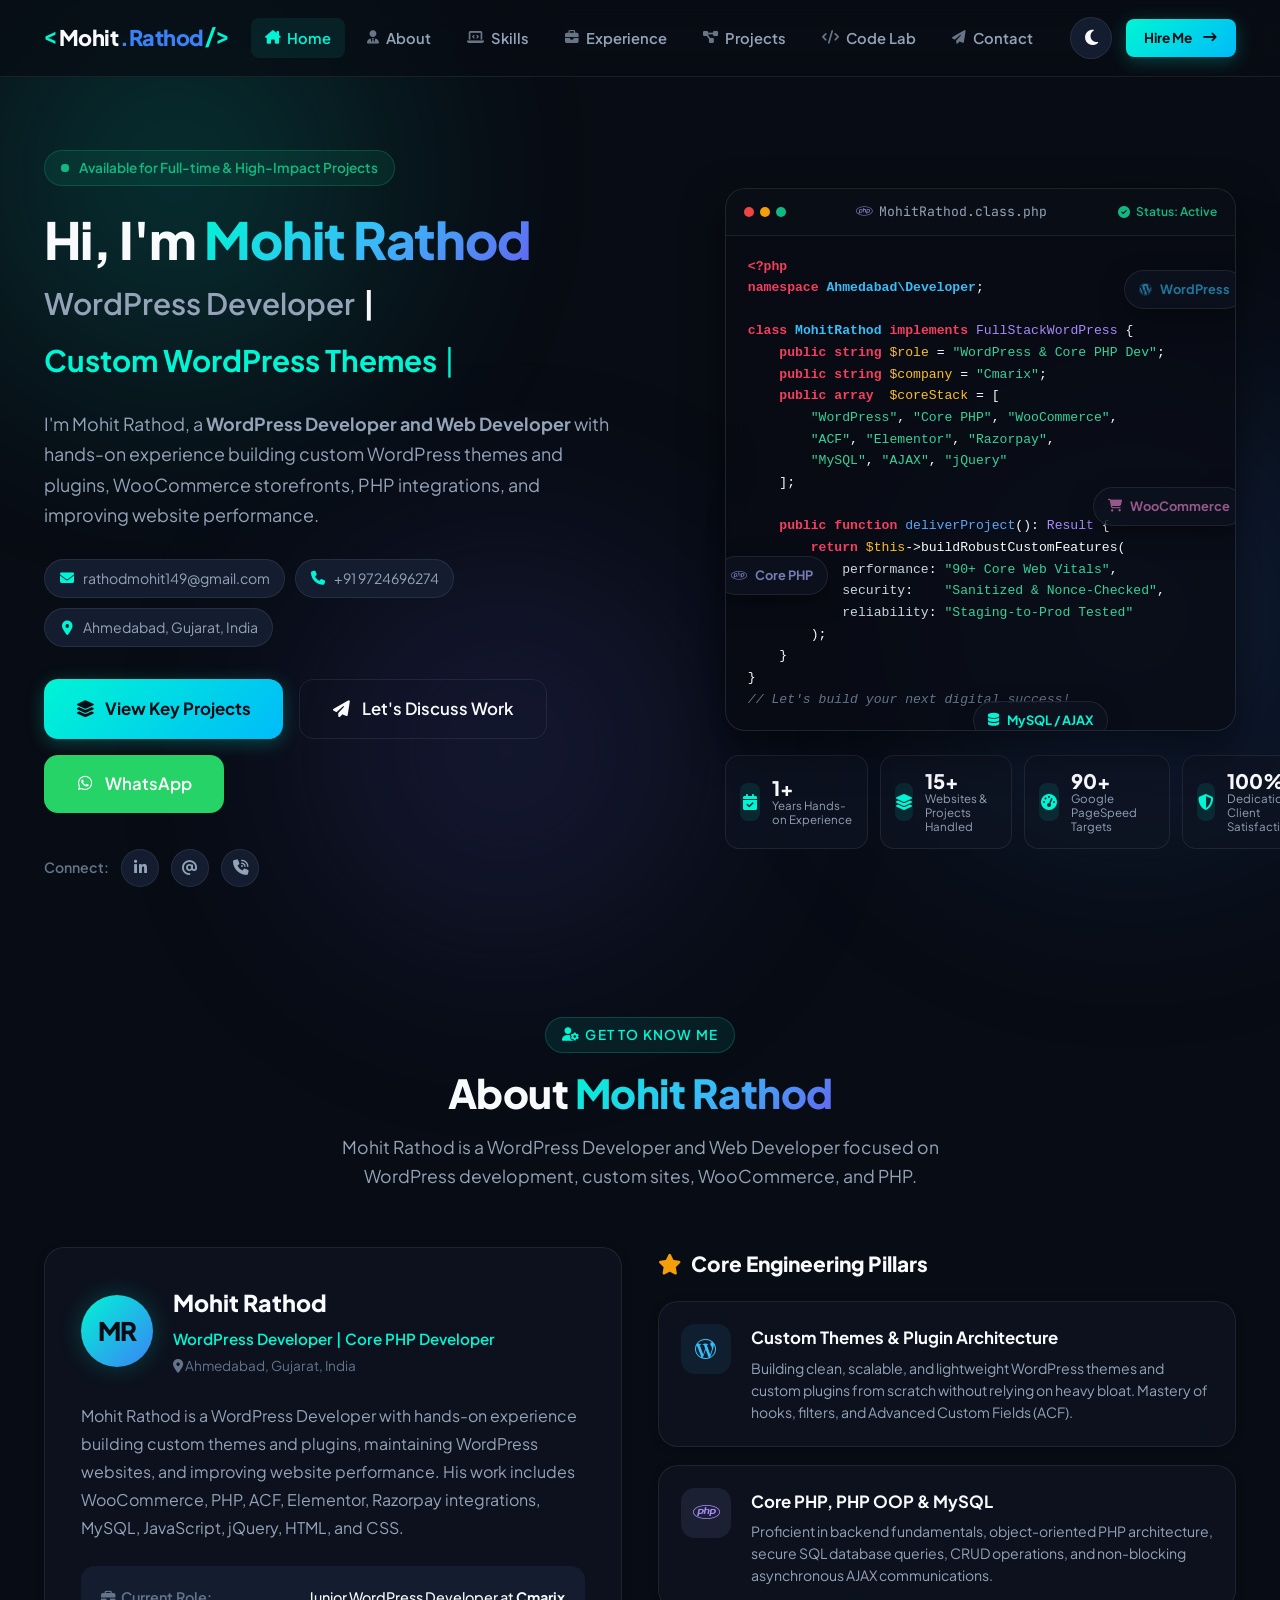
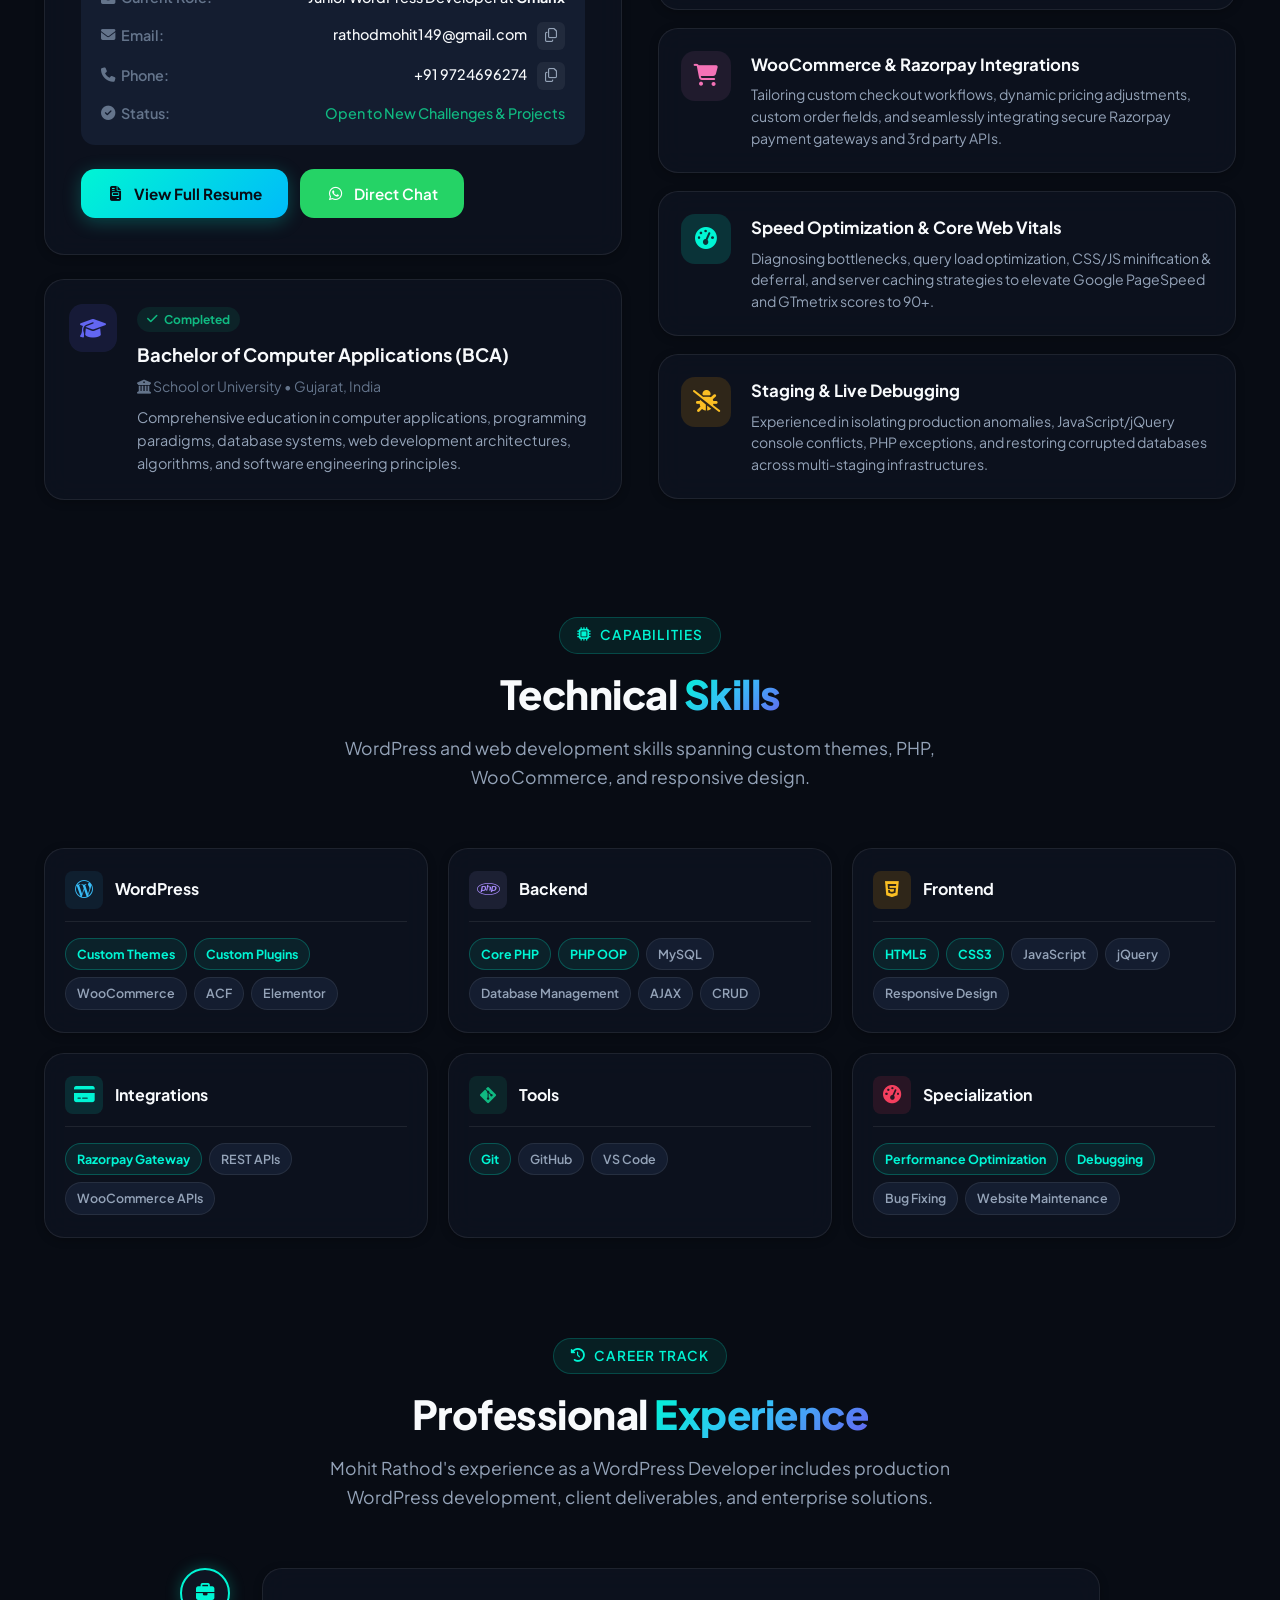
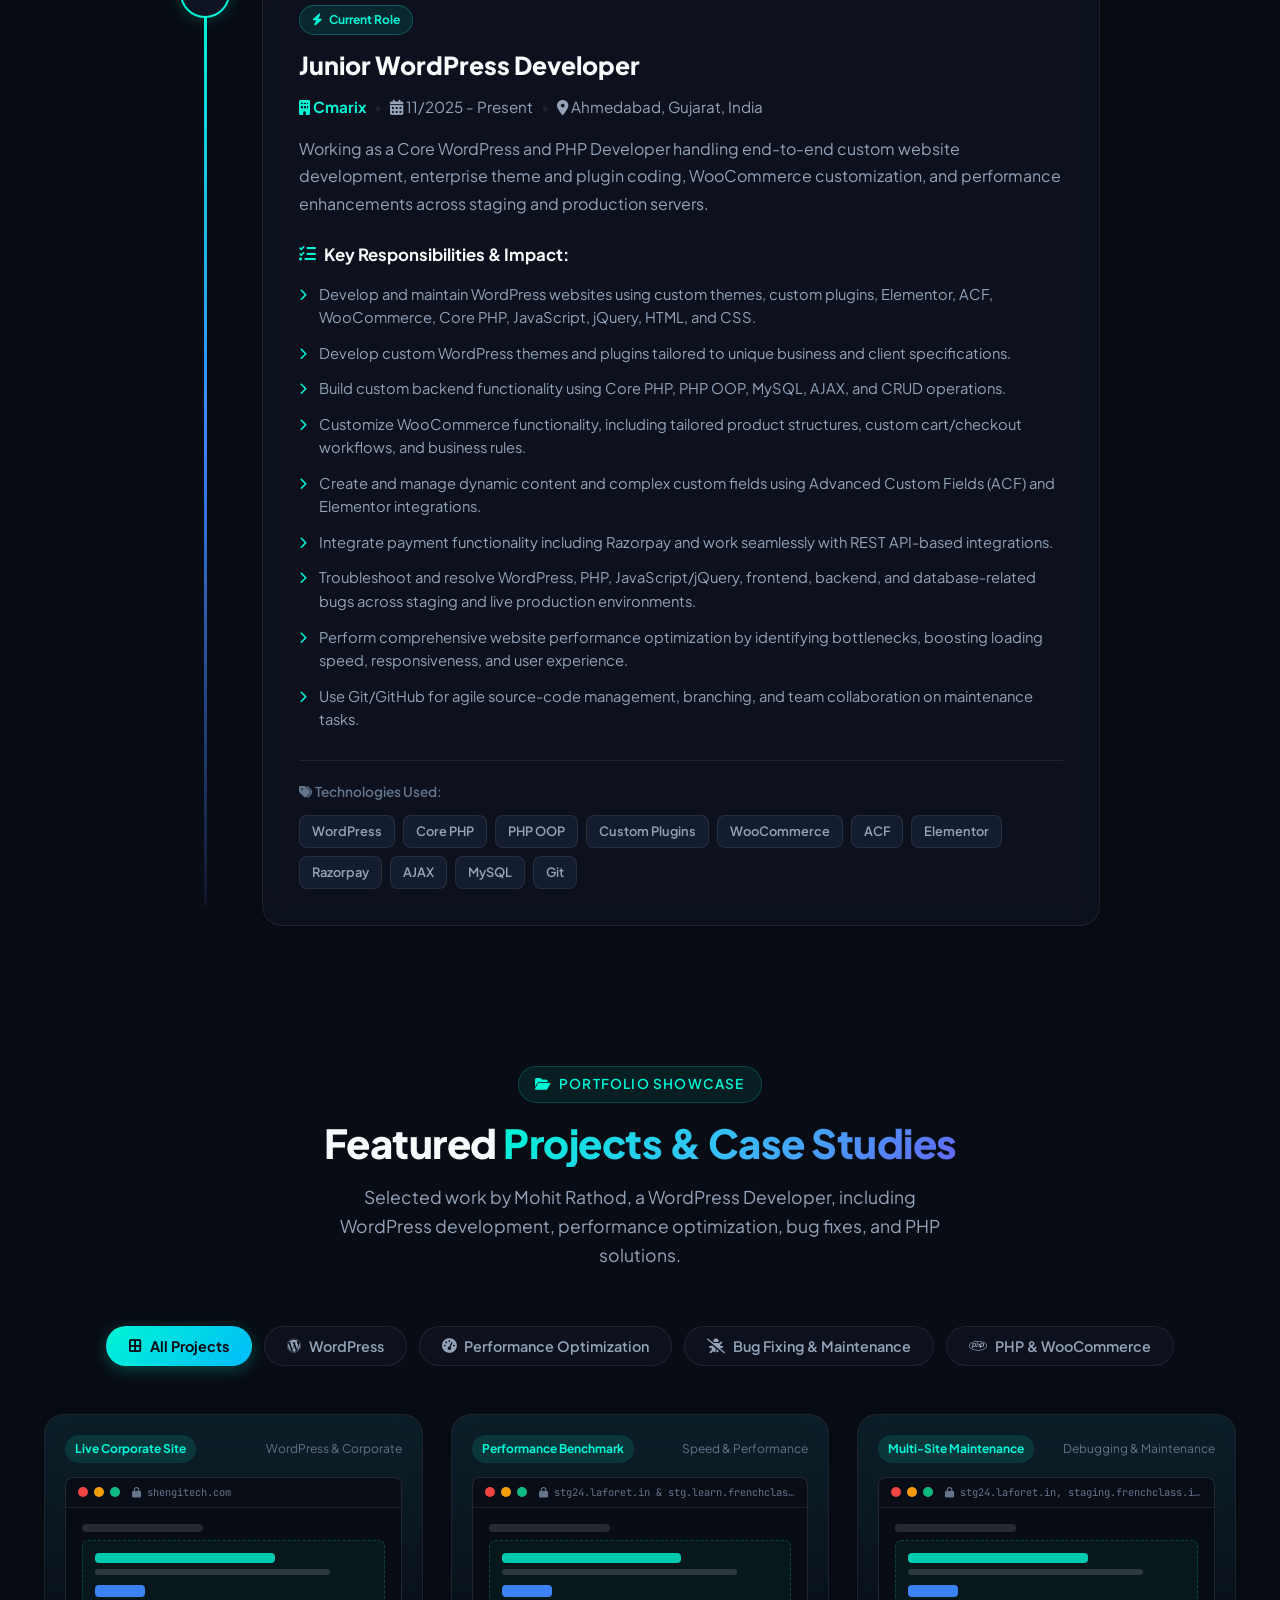
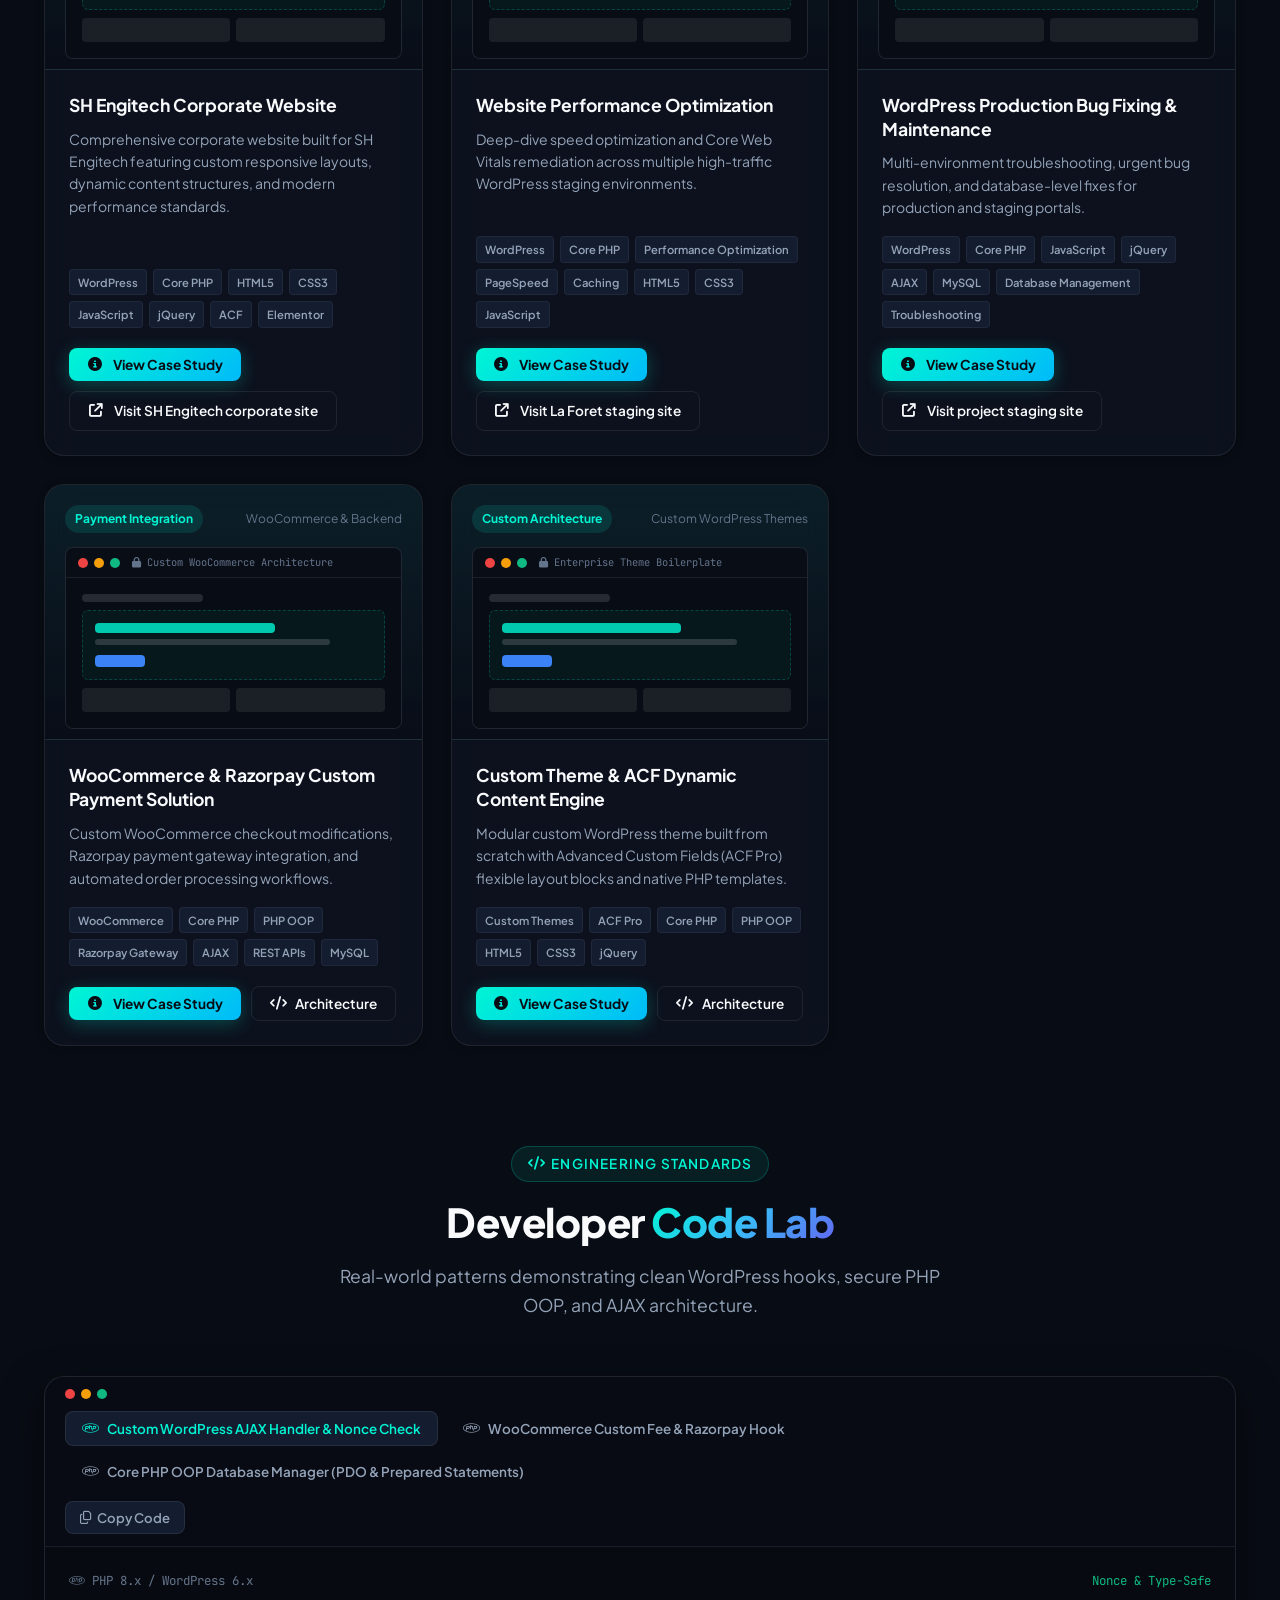
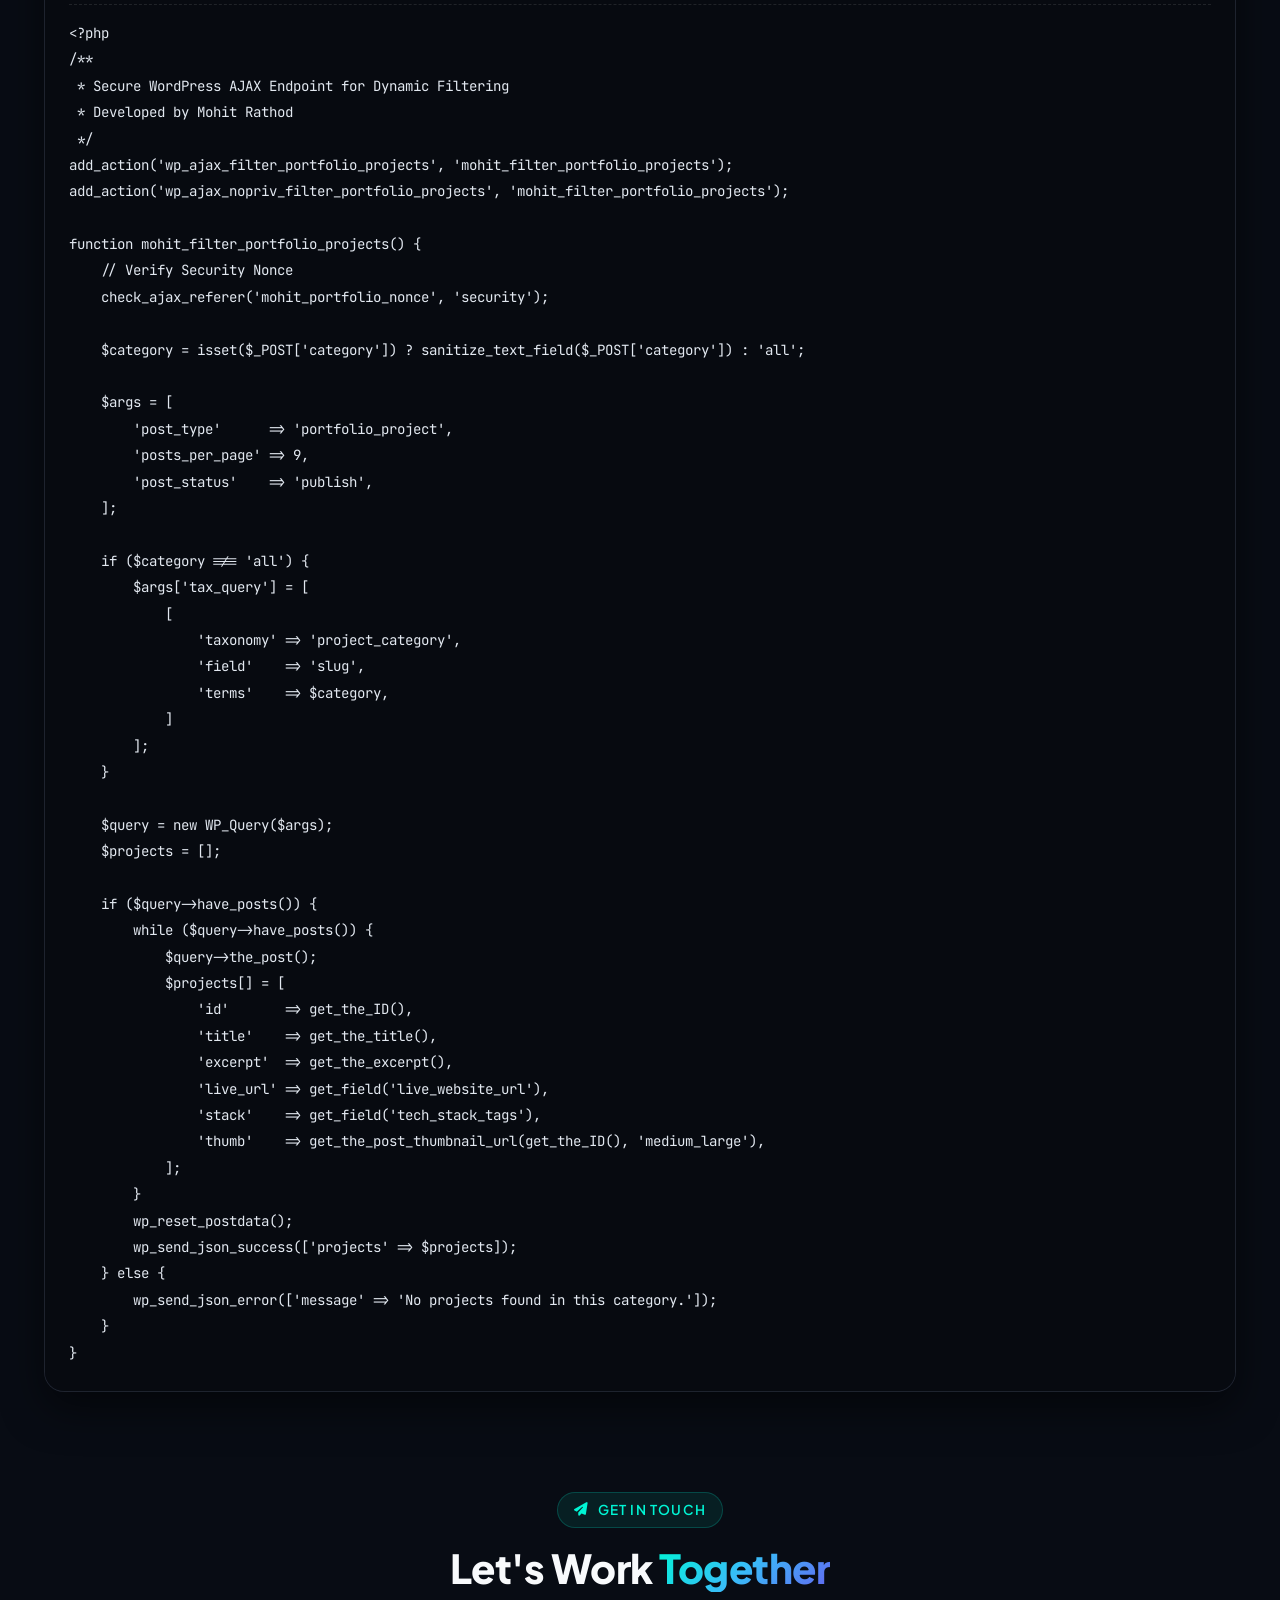
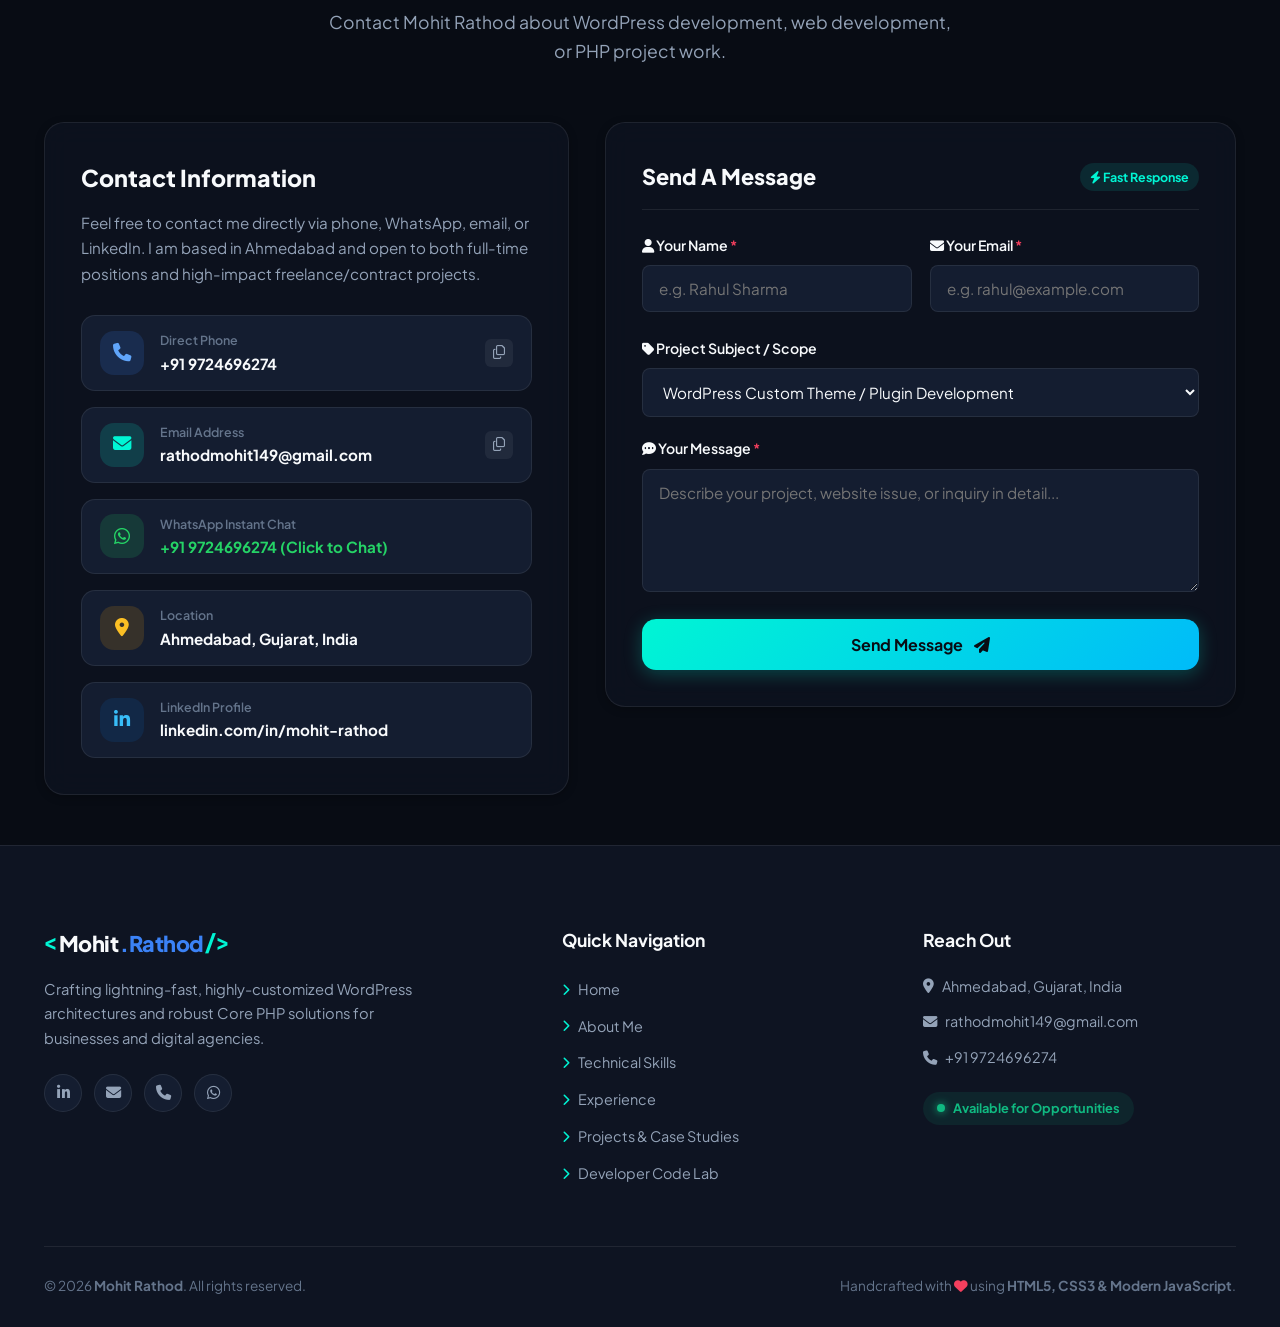
==== commit 18f2bf26: "per1 commit" ====
(no text change in the page or its own stylesheets)
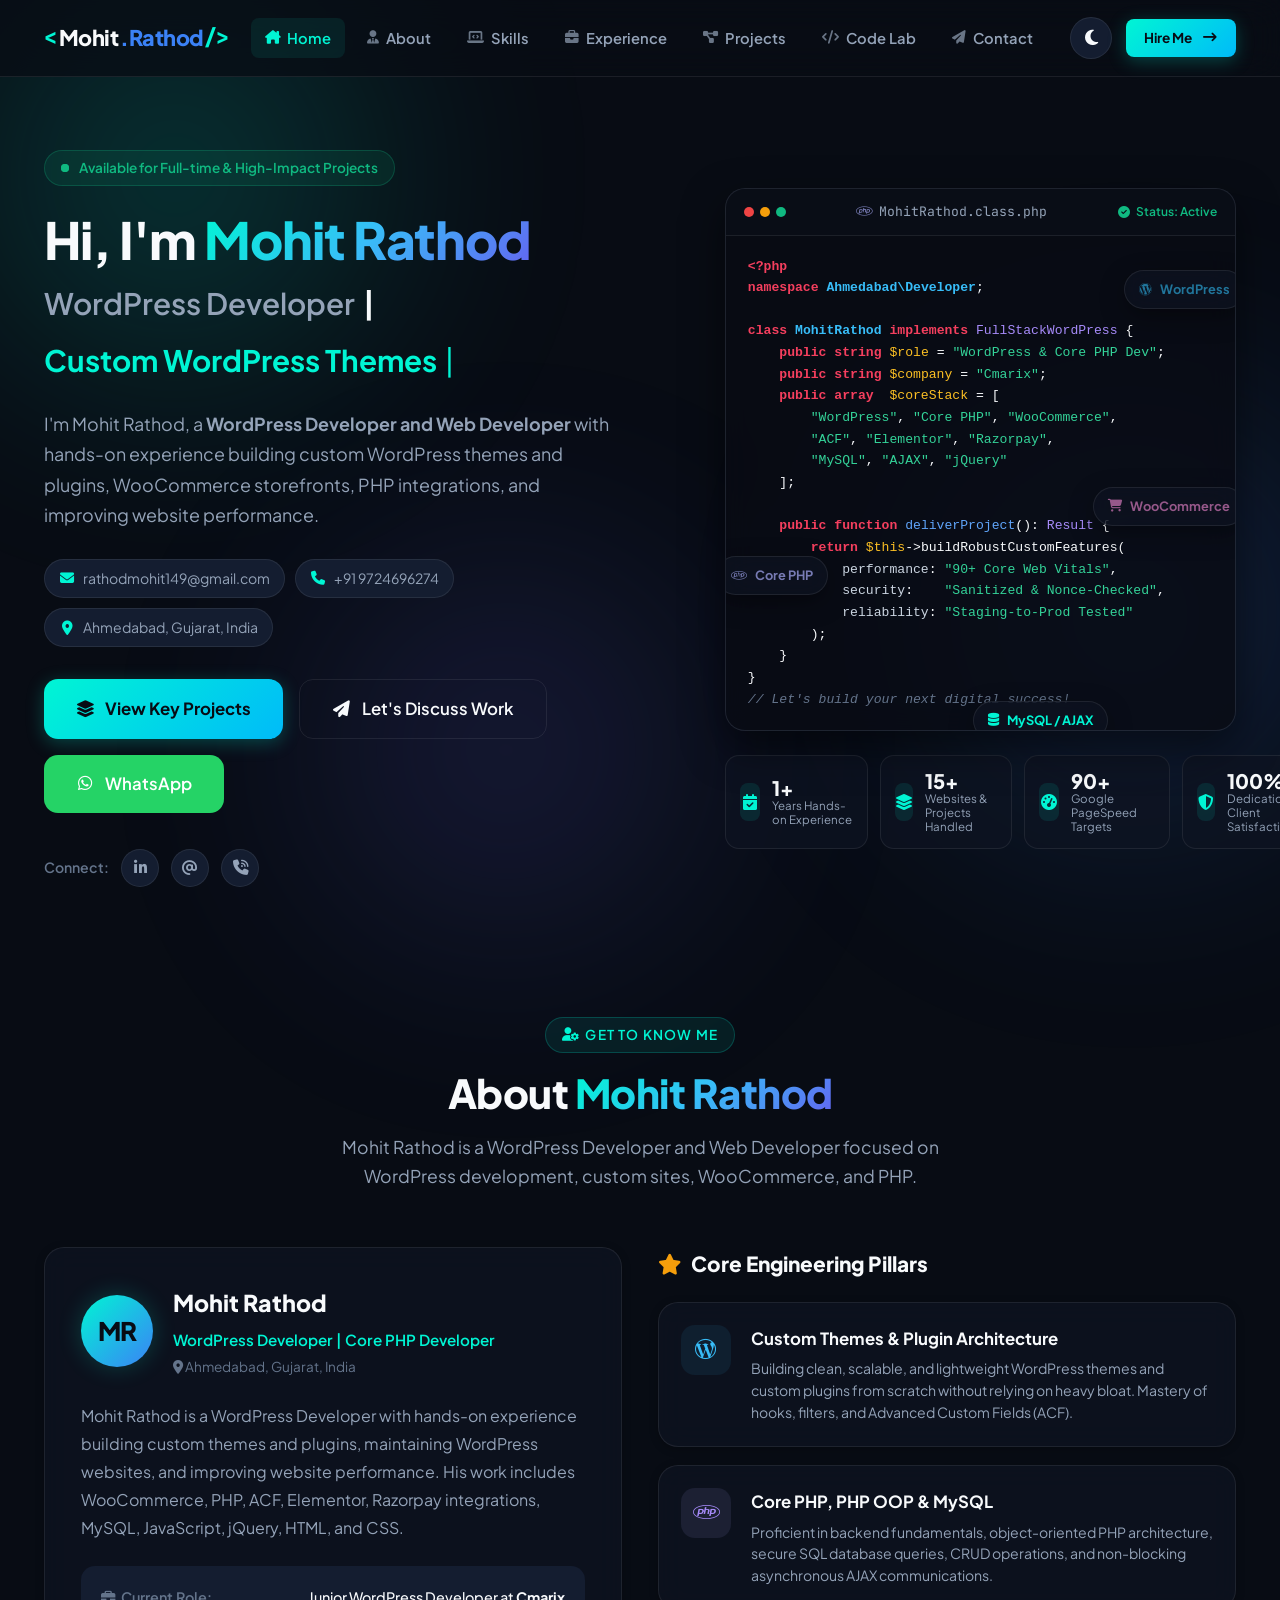
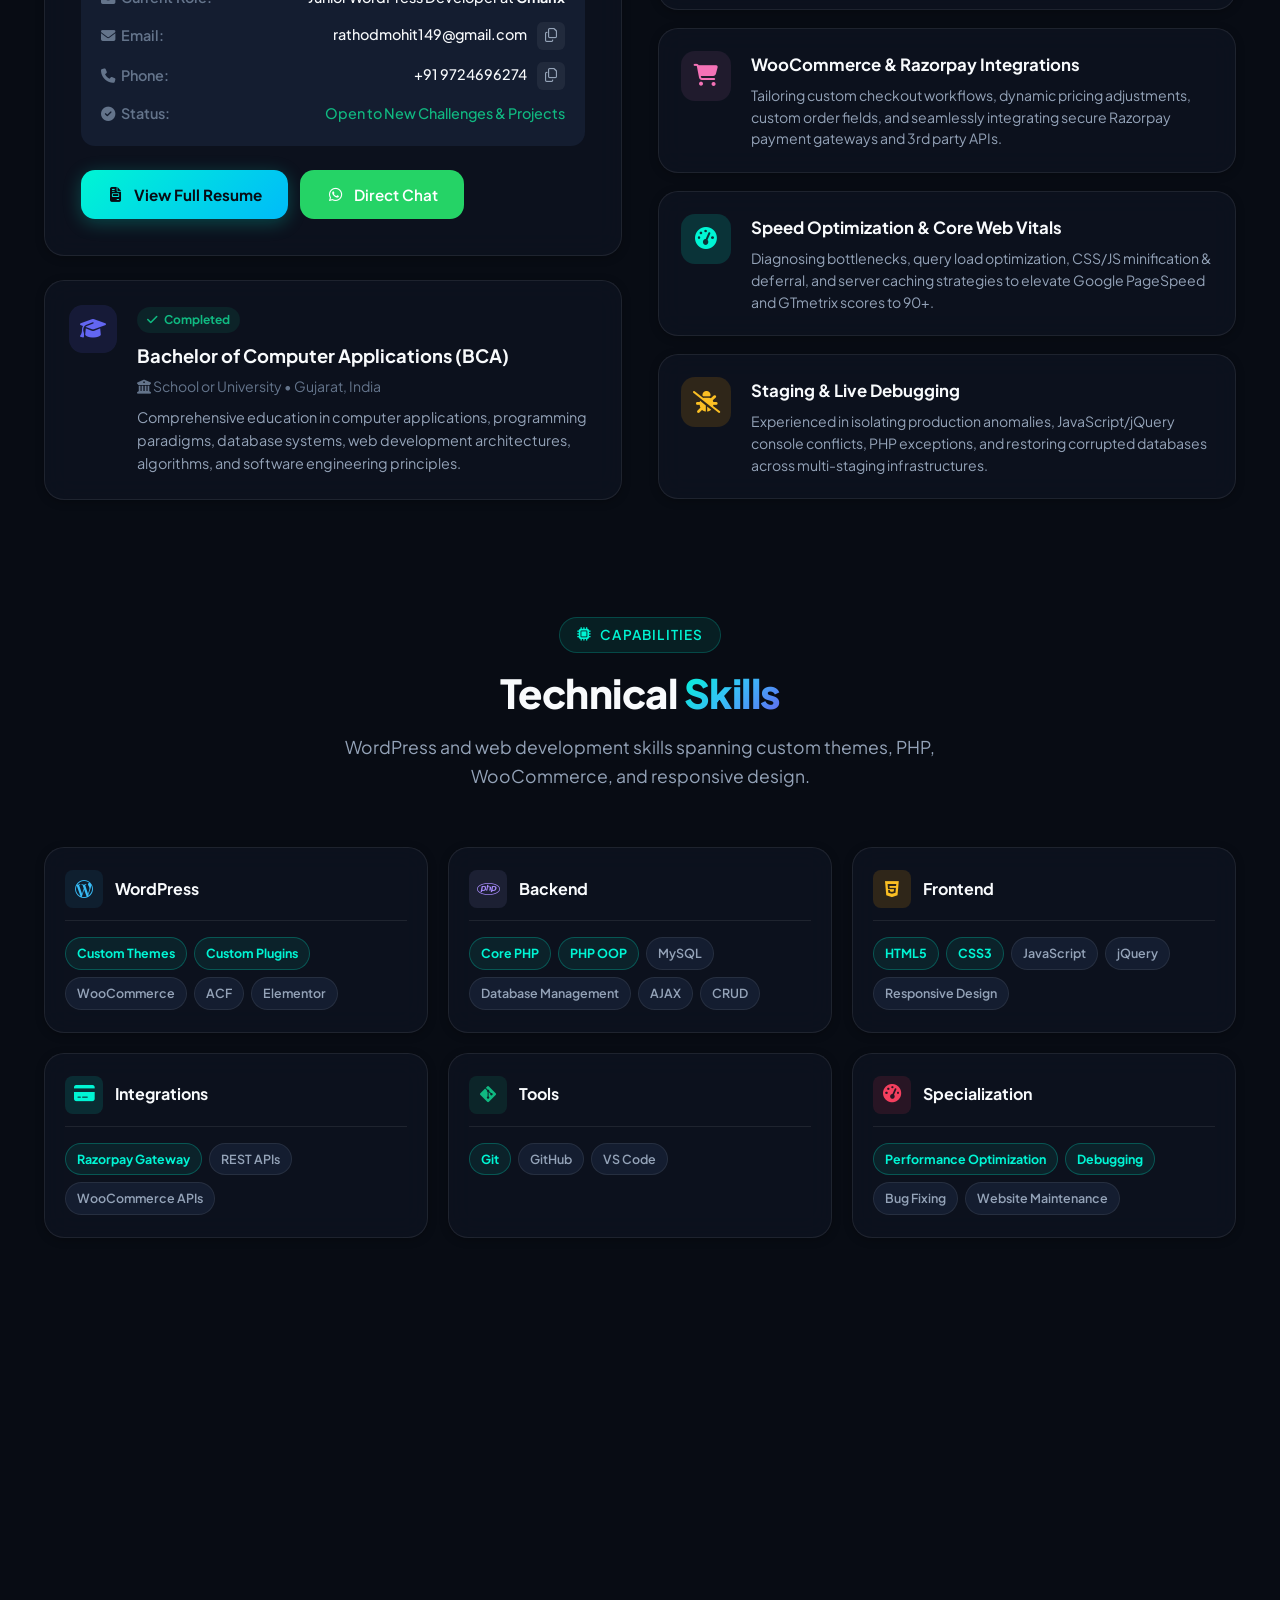
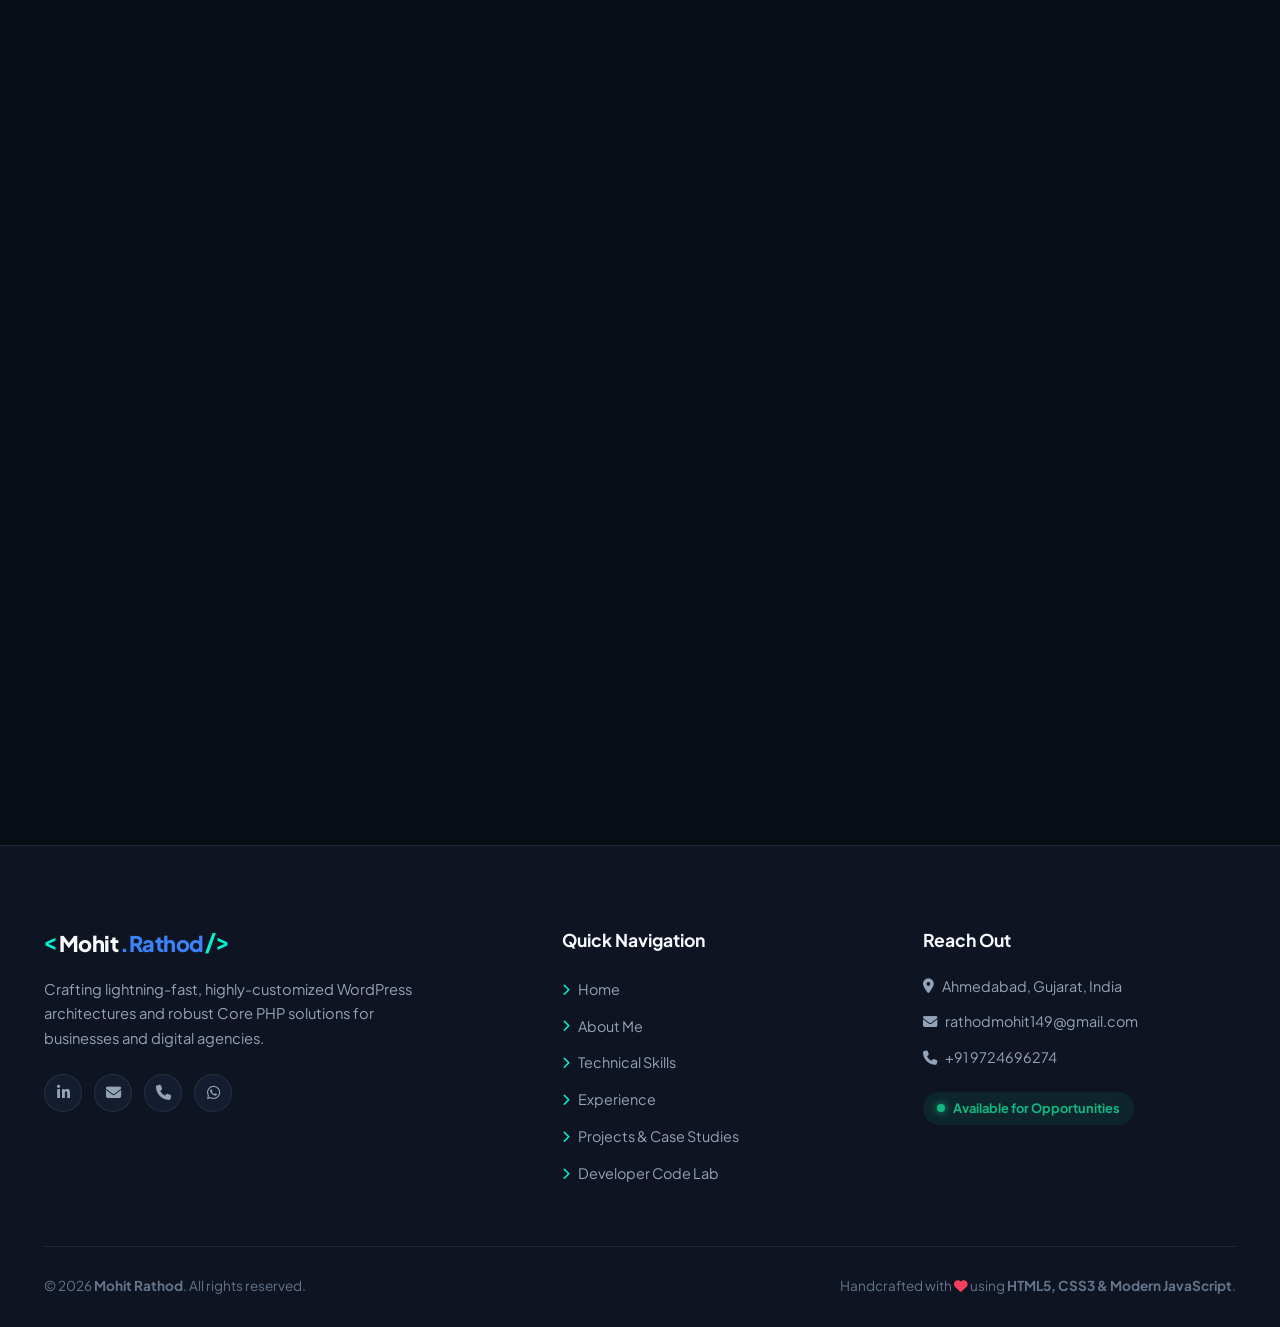
==== commit 23cd796f: "per2 commit" ====
--- a/index.html
+++ b/index.html
@@ -46,7 +46,7 @@
     </noscript>
 
     <!-- Inlined Critical & Full CSS (Zero Render-Blocking Requests) -->
-    <style id="critical-main-css">@font-face{font-family:"Font Awesome 6 Free";font-style:normal;font-weight:400;font-display:swap;src:url("https://cdnjs.cloudflare.com/ajax/libs/font-awesome/6.5.1/webfonts/fa-regular-400.woff2") format("woff2")}@font-face{font-family:"Font Awesome 6 Free";font-style:normal;font-weight:900;font-display:swap;src:url("https://cdnjs.cloudflare.com/ajax/libs/font-awesome/6.5.1/webfonts/fa-solid-900.woff2") format("woff2")}@font-face{font-family:"Font Awesome 6 Brands";font-style:normal;font-weight:400;font-display:swap;src:url("https://cdnjs.cloudflare.com/ajax/libs/font-awesome/6.5.1/webfonts/fa-brands-400.woff2") format("woff2")}:root{--bg-primary:#080c14;--bg-secondary:#0e1422;--bg-tertiary:#141d30;--bg-card:rgba(14,20,34,0.72);--bg-card-hover:rgba(20,29,48,0.85);--bg-glass:rgba(255,255,255,0.03);--border-color:rgba(255,255,255,0.08);--border-hover:rgba(0,245,212,0.35);--border-subtle:rgba(255,255,255,0.05);--text-primary:#f8fafc;--text-secondary:#94a3b8;--text-muted:#64748b;--text-inverse:#080c14;--primary:#00f5d4;--primary-hover:#00d2b6;--primary-glow:rgba(0,245,212,0.25);--secondary:#3b82f6;--accent-indigo:#6366f1;--accent-purple:#8b5cf6;--accent-emerald:#10b981;--accent-amber:#f59e0b;--accent-rose:#f43f5e;--accent-cyan:#06b6d4;--brand-wp:#21759b;--brand-php:#777bb4;--brand-woo:#96588a;--brand-mysql:#00758f;--brand-whatsapp:#25d366;--shadow-sm:0 2px 8px rgba(0,0,0,0.25);--shadow-md:0 8px 24px rgba(0,0,0,0.35);--shadow-lg:0 16px 40px rgba(0,0,0,0.5);--shadow-glow:0 0 25px rgba(0,245,212,0.2);--font-sans:'Plus Jakarta Sans',system-ui,-apple-system,sans-serif;--font-mono:'JetBrains Mono',monospace;--radius-sm:8px;--radius-md:14px;--radius-lg:20px;--radius-full:9999px;--transition-fast:0.2s cubic-bezier(0.4,0,0.2,1);--transition-normal:0.3s cubic-bezier(0.4,0,0.2,1);--transition-smooth:0.5s cubic-bezier(0.16,1,0.3,1)}@font-face{font-family:'Font Awesome 6 Free';font-style:normal;font-weight:900;font-display:swap;src:url("https://cdnjs.cloudflare.com/ajax/libs/font-awesome/6.5.1/webfonts/fa-solid-900.woff2") format("woff2")}@font-face{font-family:'Font Awesome 6 Brands';font-style:normal;font-weight:400;font-display:swap;src:url("https://cdnjs.cloudflare.com/ajax/libs/font-awesome/6.5.1/webfonts/fa-brands-400.woff2") format("woff2")}[data-theme="light"]{--bg-primary:#f8fafc;--bg-secondary:#ffffff;--bg-tertiary:#f1f5f9;--bg-card:rgba(255,255,255,0.88);--bg-card-hover:rgba(255,255,255,0.98);--bg-glass:rgba(0,0,0,0.02);--border-color:rgba(0,0,0,0.08);--border-hover:rgba(0,180,155,0.4);--border-subtle:rgba(0,0,0,0.04);--text-primary:#0f172a;--text-secondary:#475569;--text-muted:#64748b;--text-inverse:#f8fafc;--primary:#00b49b;--primary-hover:#009681;--primary-glow:rgba(0,180,155,0.2);--shadow-sm:0 2px 8px rgba(15,23,42,0.06);--shadow-md:0 8px 24px rgba(15,23,42,0.08);--shadow-lg:0 16px 40px rgba(15,23,42,0.12);--shadow-glow:0 0 25px rgba(0,180,155,0.15)}*,*::before,*::after{box-sizing:border-box;margin:0;padding:0}html{font-size:16px;scroll-behavior:smooth;scroll-padding-top:80px}body{font-family:var(--font-sans);background-color:var(--bg-primary);color:var(--text-primary);line-height:1.65;overflow-x:hidden;position:relative;transition:background-color var(--transition-normal),color var(--transition-normal)}a{color:inherit;text-decoration:none;transition:color var(--transition-fast)}.skip-link{position:fixed;top:-100px;left:16px;z-index:4000;padding:10px 14px;background:var(--primary);color:var(--text-inverse);border-radius:var(--radius-sm)}.skip-link:focus{top:12px}button{font-family:inherit;cursor:pointer;border:none;background:none;outline:none}input,textarea,select{font-family:inherit}ul,ol{list-style:none}img,svg{max-width:100%;display:block}.ambient-glow{position:fixed;border-radius:50%;filter:blur(120px);pointer-events:none;z-index:0;opacity:0.28;transition:opacity var(--transition-normal)}[data-theme="light"] .ambient-glow{opacity:0.15}.glow-1{top:-100px;left:-100px;width:550px;height:550px;background:radial-gradient(circle,var(--primary) 0%,rgba(0,245,212,0) 70%)}.glow-2{top:35%;right:-150px;width:600px;height:600px;background:radial-gradient(circle,var(--secondary) 0%,rgba(59,130,246,0) 70%)}.glow-3{bottom:-100px;left:20%;width:500px;height:500px;background:radial-gradient(circle,var(--accent-indigo) 0%,rgba(99,102,241,0) 70%)}.container{width:100%;max-width:1240px;margin-left:auto;margin-right:auto;padding-left:24px;padding-right:24px;position:relative;z-index:1}.section{padding:50px 0;position:relative}.text-center{text-align:center}.gradient-text{background:linear-gradient(135deg,var(--primary) 0%,#38bdf8 50%,var(--accent-indigo) 100%);background-clip:text;-webkit-background-clip:text;-webkit-text-fill-color:transparent;display:inline-block}.text-success{color:var(--accent-emerald) !important}.text-danger{color:var(--accent-rose) !important}.text-whatsapp{color:var(--brand-whatsapp) !important}.glass-panel{background:var(--bg-card);backdrop-filter:blur(14px);-webkit-backdrop-filter:blur(14px);border:1px solid var(--border-color);border-radius:var(--radius-lg);box-shadow:var(--shadow-sm);transition:all var(--transition-normal)}.glass-panel:hover{border-color:var(--border-hover);box-shadow:var(--shadow-md)}.section-header{margin-bottom:56px}.section-tag{display:inline-flex;align-items:center;gap:8px;font-size:0.85rem;font-weight:600;text-transform:uppercase;letter-spacing:1.2px;padding:6px 16px;border-radius:var(--radius-full);background:rgba(0,245,212,0.08);color:var(--primary);border:1px solid rgba(0,245,212,0.2);margin-bottom:16px}.section-title{font-size:2.5rem;font-weight:800;line-height:1.2;margin-bottom:16px;letter-spacing:-0.5px}.section-subtitle{font-size:1.1rem;color:var(--text-secondary);max-width:640px;margin-left:auto;margin-right:auto}.btn{display:inline-flex;align-items:center;justify-content:center;gap:10px;font-size:0.95rem;font-weight:600;padding:12px 26px;border-radius:var(--radius-md);transition:all var(--transition-normal);position:relative;overflow:hidden;white-space:nowrap}.btn i,.contact-chip i,.social-link i,.stat-icon-wrap i,.section-tag i{display:inline-block;width:1.15em;text-align:center;flex-shrink:0}.btn-sm{padding:8px 18px;font-size:0.85rem;border-radius:var(--radius-sm)}.btn-lg{padding:15px 32px;font-size:1.05rem;border-radius:var(--radius-md)}.btn-primary{background:linear-gradient(135deg,var(--primary) 0%,#00bbf9 100%);color:#080c14;font-weight:700;box-shadow:0 4px 18px var(--primary-glow)}.btn-primary:hover{transform:translateY(-2px);box-shadow:0 8px 25px rgba(0,245,212,0.4);color:#080c14}.btn-outline{background:transparent;color:var(--text-primary);border:1px solid var(--border-color)}.btn-outline:hover{background:var(--bg-tertiary);border-color:var(--primary);color:var(--primary);transform:translateY(-2px)}.btn-whatsapp{background:#25d366;color:#ffffff !important;font-weight:600}.btn-whatsapp:hover{background:#20ba59;transform:translateY(-2px);box-shadow:0 6px 20px rgba(37,211,102,0.35)}.copy-btn{display:inline-flex;align-items:center;justify-content:center;width:28px;height:28px;border-radius:6px;background:rgba(255,255,255,0.06);color:var(--text-secondary);font-size:0.85rem;margin-left:8px;transition:all var(--transition-fast)}.copy-btn:hover{background:var(--primary);color:#080c14}.site-header{position:fixed;top:0;left:0;width:100%;z-index:1000;background:rgba(8,12,20,0.75);backdrop-filter:blur(16px);-webkit-backdrop-filter:blur(16px);border-bottom:1px solid var(--border-color);transition:background-color var(--transition-normal),box-shadow var(--transition-normal)}[data-theme="light"] .site-header{background:rgba(255,255,255,0.85)}.header-container{display:flex;align-items:center;justify-content:space-between;height:76px}.brand-logo{display:inline-flex;align-items:center;font-size:1.35rem;font-weight:800;letter-spacing:-0.5px}.logo-symbol{color:var(--primary);font-family:var(--font-mono)}.logo-text{color:var(--text-primary);margin:0 2px}.logo-accent{color:var(--secondary)}.nav-menu{display:flex;align-items:center}.nav-list{display:flex;align-items:center;gap:8px}.nav-link{display:inline-flex;align-items:center;gap:7px;font-size:0.92rem;font-weight:600;color:var(--text-secondary);padding:8px 14px;border-radius:var(--radius-sm);transition:all var(--transition-fast)}.nav-link i{font-size:0.85rem;opacity:0.7;transition:opacity var(--transition-fast)}.nav-link:hover{color:var(--text-primary);background:rgba(255,255,255,0.05)}.nav-link.active{color:var(--primary);background:rgba(0,245,212,0.08)}.nav-link.active i{opacity:1}.header-actions{display:flex;align-items:center;gap:14px}.theme-toggle-btn{display:inline-flex;align-items:center;justify-content:center;width:42px;height:42px;border-radius:var(--radius-full);background:var(--bg-tertiary);border:1px solid var(--border-color);color:var(--text-primary);font-size:1.1rem;transition:all var(--transition-normal)}.theme-toggle-btn:hover{border-color:var(--primary);color:var(--primary);transform:rotate(15deg)}.icon-sun{display:none;color:#f59e0b}[data-theme="light"] .icon-moon{display:none}[data-theme="light"] .icon-sun{display:inline-block}.mobile-menu-btn{display:none;flex-direction:column;justify-content:center;gap:5px;width:40px;height:40px;padding:8px;border-radius:var(--radius-sm);background:var(--bg-tertiary);border:1px solid var(--border-color)}.mobile-menu-btn .bar{width:100%;height:2px;background:var(--text-primary);border-radius:2px;transition:all var(--transition-fast)}.hero-section{padding-top:150px;padding-bottom:80px;min-height:100vh;display:flex;align-items:center;overflow:hidden}.hero-container{display:grid;grid-template-columns:minmax(0,1.1fr) minmax(0,0.9fr);gap:56px;align-items:center}.hero-container>*{min-width:0}.hero-badge{display:inline-flex;align-items:center;gap:10px;padding:6px 16px;border-radius:var(--radius-full);background:rgba(16,185,129,0.1);border:1px solid rgba(16,185,129,0.25);color:var(--accent-emerald);font-size:0.85rem;font-weight:600;margin-bottom:24px}.status-pulse{position:relative;width:8px;height:8px;border-radius:50%;background:var(--accent-emerald);flex-shrink:0}.status-pulse::after{content:'';position:absolute;top:0;left:0;width:100%;height:100%;border-radius:50%;background:var(--accent-emerald);animation:pulse-ring 2s cubic-bezier(0.215,0.61,0.355,1) infinite;pointer-events:none}@keyframes pulse-ring{0%{transform:scale(1);opacity:0.8}70%{transform:scale(2.6);opacity:0}100%{transform:scale(2.6);opacity:0}}.hero-title{font-size:3.2rem;font-weight:800;line-height:1.15;letter-spacing:-1px;margin-bottom:10px;contain:layout}.hero-role-wrapper{display:flex;flex-wrap:wrap;align-items:center;gap:8px;font-size:1.85rem;font-weight:700;color:var(--text-primary);margin-bottom:24px;min-height:2.2em;contain:layout}.hero-static-prefix{color:var(--text-secondary);font-weight:600}.typed-text-target{color:var(--primary)}.cursor-blink{color:var(--primary);animation:blink 1s infinite;font-weight:400}@keyframes blink{0%,50%{opacity:1}51%,100%{opacity:0}}.hero-pitch{font-size:1.12rem;color:var(--text-secondary);line-height:1.7;margin-bottom:28px;max-width:580px}.hero-chips{display:flex;flex-wrap:wrap;gap:10px;margin-bottom:32px}.contact-chip{display:inline-flex;align-items:center;gap:8px;padding:7px 14px;border-radius:var(--radius-full);background:var(--bg-tertiary);border:1px solid var(--border-color);font-size:0.88rem;color:var(--text-secondary);transition:all var(--transition-fast)}.contact-chip i{color:var(--primary)}.contact-chip:hover{border-color:var(--primary);color:var(--text-primary);background:rgba(0,245,212,0.08)}.location-chip{cursor:default}.hero-actions{display:flex;flex-wrap:wrap;gap:16px;margin-bottom:36px}.hero-socials{display:flex;align-items:center;gap:12px}.social-label{font-size:0.88rem;font-weight:600;color:var(--text-muted)}.social-link{display:inline-flex;align-items:center;justify-content:center;width:38px;height:38px;border-radius:var(--radius-full);background:var(--bg-tertiary);border:1px solid var(--border-color);color:var(--text-secondary);font-size:0.95rem;transition:all var(--transition-fast)}.social-link:hover{color:var(--primary);border-color:var(--primary);background:rgba(0,245,212,0.1);transform:translateY(-2px)}.hero-visual{position:relative}.developer-card{position:relative;padding:0;overflow:hidden;box-shadow:var(--shadow-lg)}.card-header-bar{display:flex;align-items:center;justify-content:space-between;padding:12px 18px;background:rgba(0,0,0,0.25);border-bottom:1px solid var(--border-color)}.window-dots{display:flex;gap:6px}.dot{width:10px;height:10px;border-radius:50%}.dot.red{background:#ef4444}.dot.yellow{background:#f59e0b}.dot.green{background:#10b981}.card-tab-title{display:inline-flex;align-items:center;gap:7px;font-family:var(--font-mono);font-size:0.82rem;color:var(--text-secondary)}.code-icon{color:var(--brand-php)}.card-status-badge{display:inline-flex;align-items:center;gap:6px;font-size:0.75rem;font-weight:600;color:var(--accent-emerald)}.card-body-code{padding:20px 22px;font-family:var(--font-mono);font-size:0.82rem;line-height:1.65;background:rgba(0,0,0,0.35);overflow-x:auto}[data-theme="light"] .card-body-code{background:#0f172a;color:#f8fafc}.code-keyword{color:#f43f5e;font-weight:600}.code-class{color:#38bdf8;font-weight:700}.code-type{color:#a78bfa}.code-var{color:#fbbf24}.code-string{color:#34d399}.code-fn{color:#60a5fa}.code-param{color:#cbd5e1}.code-comment{color:#64748b;font-style:italic}.floating-tech-badge{position:absolute;display:inline-flex;align-items:center;gap:8px;padding:8px 14px;border-radius:var(--radius-full);background:var(--bg-card);backdrop-filter:blur(12px);border:1px solid var(--border-color);box-shadow:var(--shadow-md);font-size:0.8rem;font-weight:700;transition:all var(--transition-normal)}.floating-tech-badge:hover{transform:translateY(-4px) scale(1.05)}.badge-wp{top:15%;right:-10px;color:var(--brand-wp)}.badge-php{bottom:25%;left:-10px;color:var(--brand-php)}.badge-woo{top:55%;right:-10px;color:var(--brand-woo)}.badge-ajax{bottom:-10px;right:25%;color:var(--primary)}.hero-stats-banner{display:grid;grid-template-columns:repeat(4,1fr);gap:12px;margin-top:24px}.stat-item{display:flex;align-items:center;gap:12px;padding:14px;background:var(--bg-card);border:1px solid var(--border-color);border-radius:var(--radius-md);transition:all var(--transition-fast)}.stat-item:hover{border-color:var(--primary);transform:translateY(-2px)}.stat-icon-wrap{width:38px;height:38px;border-radius:var(--radius-sm);background:rgba(0,245,212,0.1);color:var(--primary);display:flex;align-items:center;justify-content:center;font-size:1rem}.stat-info{display:flex;flex-direction:column}.stat-number{font-size:1.25rem;font-weight:800;color:var(--text-primary);line-height:1.1}.stat-label{font-size:0.72rem;color:var(--text-secondary);line-height:1.2}.about-grid{display:grid;grid-template-columns:1fr 1fr;gap:36px;align-items:start}.about-grid>*{min-width:0}.bio-card{padding:36px;margin-bottom:24px}.bio-header{display:flex;align-items:center;gap:20px;margin-bottom:24px}.bio-avatar-glow{width:72px;height:72px;border-radius:var(--radius-full);background:linear-gradient(135deg,var(--primary) 0%,var(--secondary) 100%);display:flex;align-items:center;justify-content:center;box-shadow:var(--shadow-glow);flex-shrink:0}.bio-initials{font-size:1.6rem;font-weight:900;color:#080c14;letter-spacing:-1px}.bio-headline h3{font-size:1.45rem;font-weight:800;margin-bottom:4px}.bio-role{font-size:0.95rem;font-weight:600;color:var(--primary);margin-bottom:4px}.bio-location{font-size:0.85rem;color:var(--text-muted)}.bio-text{font-size:1rem;color:var(--text-secondary);line-height:1.75;margin-bottom:24px}.bio-meta-list{display:flex;flex-direction:column;gap:12px;padding:20px;background:var(--bg-tertiary);border-radius:var(--radius-md);margin-bottom:24px}.meta-item{display:flex;align-items:center;justify-content:space-between;font-size:0.9rem;gap:12px}.meta-label{color:var(--text-muted);font-weight:600;display:inline-flex;align-items:center;gap:6px}.meta-val{color:var(--text-primary);font-weight:500;text-align:right}.bio-footer-actions{display:flex;gap:12px;flex-wrap:wrap}.education-card{display:flex;gap:20px;padding:24px;align-items:flex-start}.edu-icon{width:48px;height:48px;border-radius:var(--radius-md);background:rgba(99,102,241,0.12);color:var(--accent-indigo);display:flex;align-items:center;justify-content:center;font-size:1.3rem;flex-shrink:0}.edu-badge{display:inline-flex;align-items:center;gap:6px;font-size:0.75rem;font-weight:700;color:var(--accent-emerald);background:rgba(16,185,129,0.1);padding:3px 10px;border-radius:var(--radius-full);margin-bottom:8px}.edu-title{font-size:1.15rem;font-weight:700;margin-bottom:4px}.edu-institution{font-size:0.88rem;color:var(--text-muted);margin-bottom:8px}.edu-desc{font-size:0.9rem;color:var(--text-secondary);line-height:1.6}.pillars-title{font-size:1.3rem;font-weight:800;margin-bottom:20px;display:flex;align-items:center;gap:10px}.pillars-title i{color:var(--accent-amber)}.pillar-card{display:flex;gap:20px;padding:22px;margin-bottom:18px;align-items:flex-start}.pillar-icon{width:50px;height:50px;border-radius:var(--radius-md);display:flex;align-items:center;justify-content:center;font-size:1.35rem;flex-shrink:0}.bg-wp{background:rgba(33,117,155,0.15);color:#38bdf8}.bg-php{background:rgba(119,123,180,0.15);color:#a78bfa}.bg-cart{background:rgba(150,88,138,0.15);color:#f472b6}.bg-speed{background:rgba(0,245,212,0.15);color:var(--primary)}.bg-debug{background:rgba(245,158,11,0.15);color:#fbbf24}.pillar-body h4{font-size:1.05rem;font-weight:700;margin-bottom:6px}.pillar-body p{font-size:0.88rem;color:var(--text-secondary);line-height:1.55}.skills-cloud-wrap{display:none}.skills-compact-grid{display:grid;grid-template-columns:repeat(3,1fr);gap:20px}.skill-compact-card{padding:22px 20px;transition:all var(--transition-normal)}.skill-compact-card:hover{transform:translateY(-4px);border-color:var(--border-hover)}.skill-compact-header{display:flex;align-items:center;gap:12px;margin-bottom:16px;padding-bottom:12px;border-bottom:1px solid var(--border-color)}.skill-compact-icon{width:38px;height:38px;border-radius:var(--radius-sm);display:flex;align-items:center;justify-content:center;font-size:1.15rem;flex-shrink:0}.skill-compact-header h3{font-size:1rem;font-weight:700;color:var(--text-primary)}.skill-tags-wrap{display:flex;flex-wrap:wrap;gap:7px}.skill-tag{display:inline-flex;align-items:center;font-size:0.78rem;font-weight:600;padding:5px 11px;border-radius:var(--radius-full);background:var(--bg-tertiary);color:var(--text-secondary);border:1px solid var(--border-color);transition:all var(--transition-fast);cursor:default}.skill-tag:hover{color:var(--text-primary);border-color:var(--primary);background:rgba(0,245,212,0.08)}.skill-tag.tag-primary{background:rgba(0,245,212,0.07);border-color:rgba(0,245,212,0.25);color:var(--primary);font-weight:700}.skill-tag.tag-primary:hover{background:rgba(0,245,212,0.16)}.skills-categories-grid{display:none}.timeline-wrapper{position:relative;max-width:920px;margin:0 auto}.timeline-line{position:absolute;top:20px;bottom:20px;left:24px;width:3px;background:linear-gradient(180deg,var(--primary) 0%,var(--secondary) 50%,rgba(99,102,241,0.1) 100%);border-radius:3px}.timeline-item{position:relative;display:flex;gap:32px;margin-bottom:40px}.timeline-marker{position:relative;width:50px;height:50px;border-radius:50%;background:var(--bg-secondary);border:2px solid var(--primary);box-shadow:0 0 15px var(--primary-glow);display:flex;align-items:center;justify-content:center;color:var(--primary);font-size:1.15rem;flex-shrink:0;z-index:2}.timeline-content{flex-grow:1;padding:36px}.timeline-top-bar{margin-bottom:16px}.badge-present{display:inline-flex;align-items:center;gap:6px;font-size:0.75rem;font-weight:700;color:var(--primary);background:rgba(0,245,212,0.1);border:1px solid rgba(0,245,212,0.25);padding:4px 12px;border-radius:var(--radius-full);margin-bottom:10px}.role-title{font-size:1.55rem;font-weight:800;margin-bottom:8px}.company-meta{display:flex;flex-wrap:wrap;align-items:center;gap:8px;font-size:0.95rem;color:var(--text-secondary)}.company-name{font-weight:700;color:var(--primary)}.meta-separator{color:var(--border-color)}.exp-overview{font-size:1rem;color:var(--text-secondary);line-height:1.7;margin-bottom:24px}.duties-heading{font-size:1.05rem;font-weight:700;margin-bottom:14px;display:flex;align-items:center;gap:8px;color:var(--text-primary)}.duties-heading i{color:var(--primary)}.responsibilities-list{display:flex;flex-direction:column;gap:12px;margin-bottom:28px}.responsibilities-list li{display:flex;align-items:flex-start;gap:12px;font-size:0.92rem;color:var(--text-secondary);line-height:1.6}.list-bullet-icon{font-size:0.75rem;color:var(--primary);margin-top:6px;flex-shrink:0}.exp-tags-wrap{padding-top:20px;border-top:1px solid var(--border-color)}.tags-label{display:block;font-size:0.85rem;font-weight:600;color:var(--text-muted);margin-bottom:12px}.tags-container{display:flex;flex-wrap:wrap;gap:8px}.tech-tag{font-size:0.8rem;font-weight:600;padding:5px 12px;border-radius:var(--radius-sm);background:var(--bg-tertiary);color:var(--text-secondary);border:1px solid var(--border-color)}.project-filter-wrap{display:flex;flex-wrap:wrap;justify-content:center;gap:12px;margin-bottom:48px}.filter-btn{display:inline-flex;align-items:center;gap:8px;padding:10px 22px;border-radius:var(--radius-full);background:var(--bg-card);border:1px solid var(--border-color);color:var(--text-secondary);font-size:0.9rem;font-weight:600;transition:all var(--transition-normal)}.filter-btn:hover{border-color:var(--primary);color:var(--text-primary)}.filter-btn.active{background:linear-gradient(135deg,var(--primary) 0%,#00bbf9 100%);color:#080c14;font-weight:700;border-color:transparent;box-shadow:0 4px 15px var(--primary-glow)}.projects-grid{display:grid;grid-template-columns:repeat(3,1fr);gap:28px;align-items:stretch}.project-card{display:flex;flex-direction:column;overflow:hidden;height:100%;min-height:0;transition:all var(--transition-normal)}.project-card:hover{transform:translateY(-6px)}.project-card-banner{position:relative;padding:20px 20px 10px 20px;background:linear-gradient(180deg,rgba(0,245,212,0.06) 0%,rgba(0,0,0,0.2) 100%);border-bottom:1px solid var(--border-color);flex-shrink:0}.banner-top{display:flex;justify-content:space-between;align-items:center;margin-bottom:14px}.project-badge{font-size:0.75rem;font-weight:700;color:var(--primary);background:rgba(0,245,212,0.12);padding:4px 10px;border-radius:var(--radius-full)}.project-cat-pill{font-size:0.75rem;color:var(--text-muted)}.project-mockup-graphic{background:var(--bg-secondary);border-radius:var(--radius-sm);border:1px solid var(--border-color);overflow:hidden;min-height:120px}.browser-bar{display:flex;align-items:center;padding:6px 12px;background:rgba(0,0,0,0.35);border-bottom:1px solid var(--border-color);gap:6px;min-width:0}.browser-address{margin-left:6px;font-size:0.65rem;font-family:var(--font-mono);color:var(--text-muted);overflow:hidden;text-overflow:ellipsis;white-space:nowrap;flex:1;min-width:0}.browser-screen{padding:16px;background:var(--bg-primary)}.mock-layout{display:flex;flex-direction:column;gap:8px}.mock-header{height:8px;width:40%;background:rgba(255,255,255,0.12);border-radius:4px}.mock-hero{display:flex;flex-direction:column;gap:6px;padding:12px;background:rgba(0,245,212,0.05);border-radius:6px;border:1px dashed rgba(0,245,212,0.2)}.mock-text.title{height:10px;width:65%;background:var(--primary);border-radius:4px;opacity:0.8}.mock-text.subtitle{height:6px;width:85%;background:rgba(255,255,255,0.15);border-radius:4px}.mock-btn{height:12px;width:50px;background:var(--secondary);border-radius:4px;margin-top:4px}.mock-cards{display:flex;gap:6px}.mock-card{flex:1;height:24px;background:rgba(255,255,255,0.08);border-radius:4px}.project-card-body{padding:24px;display:flex;flex-direction:column;flex-grow:1;min-height:0}.project-card-title{font-size:1.1rem;font-weight:700;margin-bottom:10px;line-height:1.35;overflow-wrap:break-word}.project-summary{font-size:0.875rem;color:var(--text-secondary);line-height:1.6;margin-bottom:18px;flex-grow:1}.project-stack-tags{display:flex;flex-wrap:wrap;gap:6px;margin-bottom:20px}.stack-badge{font-size:0.7rem;font-weight:600;padding:3px 8px;border-radius:4px;background:var(--bg-tertiary);color:var(--text-secondary);border:1px solid var(--border-subtle);white-space:nowrap}.project-card-actions{display:flex;flex-wrap:wrap;gap:10px;margin-top:auto;align-items:center}.code-terminal-card{overflow:hidden;box-shadow:var(--shadow-lg)}.code-terminal-header{display:flex;align-items:center;justify-content:space-between;padding:12px 20px;background:rgba(0,0,0,0.35);border-bottom:1px solid var(--border-color);flex-wrap:wrap;gap:12px}.terminal-dots{display:flex;gap:6px}.code-tabs-nav{display:flex;gap:8px;flex-wrap:wrap}.code-tab-btn{display:inline-flex;align-items:center;gap:8px;padding:8px 16px;border-radius:var(--radius-sm);font-size:0.84rem;font-weight:600;color:var(--text-secondary);background:transparent;border:1px solid transparent;transition:all var(--transition-fast)}.code-tab-btn:hover{color:var(--text-primary);background:rgba(255,255,255,0.05)}.code-tab-btn.active{color:var(--primary);background:var(--bg-tertiary);border-color:var(--border-color)}.btn-copy-code{display:inline-flex;align-items:center;gap:6px;padding:7px 14px;border-radius:var(--radius-sm);background:var(--bg-tertiary);border:1px solid var(--border-color);color:var(--text-secondary);font-size:0.82rem;font-weight:600;transition:all var(--transition-fast)}.btn-copy-code:hover{color:var(--primary);border-color:var(--primary)}.code-terminal-body{background:#070a10;padding:24px}[data-theme="light"] .code-terminal-body{background:#0b111e;color:#f8fafc}.code-snippet-panel{display:none}.code-snippet-panel.active{display:block}.snippet-meta-bar{display:flex;justify-content:space-between;font-size:0.78rem;color:var(--text-muted);font-family:var(--font-mono);padding-bottom:12px;margin-bottom:16px;border-bottom:1px dashed rgba(255,255,255,0.1)}.meta-verified{color:var(--accent-emerald)}.code-terminal-body pre{margin:0;overflow-x:auto}.code-terminal-body code{font-family:var(--font-mono);font-size:0.88rem;line-height:1.7;color:#e2e8f0}.contact-layout-grid{display:grid;grid-template-columns:1fr 1.2fr;gap:36px;align-items:start}.contact-card-highlight{padding:36px}.contact-card-highlight h3{font-size:1.45rem;font-weight:800;margin-bottom:12px}.contact-intro{font-size:0.95rem;color:var(--text-secondary);line-height:1.7;margin-bottom:28px}.contact-methods{display:flex;flex-direction:column;gap:16px}.method-card{display:flex;align-items:center;gap:16px;padding:14px 18px;background:var(--bg-tertiary);border:1px solid var(--border-color);border-radius:var(--radius-md);transition:all var(--transition-fast)}.method-card:hover{border-color:var(--primary);transform:translateX(4px)}.method-icon{width:44px;height:44px;border-radius:var(--radius-md);display:flex;align-items:center;justify-content:center;font-size:1.15rem;flex-shrink:0}.bg-phone{background:rgba(59,130,246,0.15);color:#60a5fa}.bg-email{background:rgba(0,245,212,0.15);color:var(--primary)}.bg-whatsapp{background:rgba(37,211,102,0.15);color:#25d366}.bg-location{background:rgba(245,158,11,0.15);color:#fbbf24}.bg-linkedin{background:rgba(10,102,194,0.15);color:#38bdf8}.method-details{display:flex;flex-direction:column;flex-grow:1;min-width:0}.method-title{font-size:0.78rem;font-weight:600;color:var(--text-muted)}.method-value{font-size:0.95rem;font-weight:700;color:var(--text-primary);overflow-wrap:anywhere}.form-container{padding:36px}.form-top-bar{display:flex;justify-content:space-between;align-items:center;margin-bottom:24px;padding-bottom:14px;border-bottom:1px solid var(--border-color)}.form-top-bar h3{font-size:1.35rem;font-weight:800}.form-badge{font-size:0.78rem;font-weight:700;color:var(--primary);background:rgba(0,245,212,0.1);padding:4px 10px;border-radius:var(--radius-full)}.form-alert-box{padding:14px 18px;border-radius:var(--radius-sm);font-size:0.92rem;font-weight:500;margin-bottom:20px;display:flex;align-items:center;gap:10px}.alert-success{background:rgba(16,185,129,0.12);border:1px solid rgba(16,185,129,0.3);color:var(--accent-emerald)}.alert-danger{background:rgba(244,63,94,0.12);border:1px solid rgba(244,63,94,0.3);color:var(--accent-rose)}.form-grid{display:grid;grid-template-columns:1fr 1fr;gap:18px}.form-group{margin-bottom:20px}.form-group label{display:block;font-size:0.88rem;font-weight:600;color:var(--text-primary);margin-bottom:8px}.req{color:var(--accent-rose)}.form-control{width:100%;padding:13px 16px;background:var(--bg-tertiary);border:1px solid var(--border-color);border-radius:var(--radius-sm);color:var(--text-primary);font-size:0.95rem;transition:all var(--transition-fast)}.form-control:focus{outline:none;border-color:var(--primary);box-shadow:0 0 0 3px rgba(0,245,212,0.15);background:var(--bg-secondary)}.field-error{display:block;color:var(--accent-rose);font-size:0.78rem;margin-top:5px}.btn-submit{width:100%;padding:15px;font-size:1rem}.modal-overlay{position:fixed;top:0;left:0;width:100%;height:100%;background:rgba(4,7,12,0.85);backdrop-filter:blur(12px);-webkit-backdrop-filter:blur(12px);z-index:2000;display:none;align-items:center;justify-content:center;padding:24px;opacity:0;transition:opacity var(--transition-normal)}.modal-overlay.open{display:flex;opacity:1}.modal-dialog{width:100%;max-width:720px;max-height:90vh;display:flex;flex-direction:column;background:var(--bg-secondary);border:1px solid var(--border-color);border-radius:var(--radius-lg);box-shadow:var(--shadow-lg);transform:scale(0.95);transition:transform var(--transition-normal);overflow:hidden}.modal-dialog-lg{max-width:900px}.modal-overlay.open .modal-dialog{transform:scale(1)}.modal-header{display:flex;align-items:flex-start;justify-content:space-between;padding:24px 28px;border-bottom:1px solid var(--border-color)}.modal-badge{display:inline-block;font-size:0.75rem;font-weight:700;color:var(--primary);background:rgba(0,245,212,0.1);padding:3px 10px;border-radius:var(--radius-full);margin-bottom:6px}.modal-title{font-size:1.45rem;font-weight:800}.modal-subtitle{font-size:0.88rem;color:var(--text-muted)}.modal-close-btn{font-size:2rem;color:var(--text-muted);line-height:1;transition:color var(--transition-fast)}.modal-close-btn:hover{color:var(--primary)}.modal-body{padding:28px;overflow-y:auto;display:flex;flex-direction:column;gap:22px}.modal-meta-box{display:grid;grid-template-columns:1fr 1fr;gap:14px;padding:16px;background:var(--bg-tertiary);border-radius:var(--radius-sm)}.modal-section h4{font-size:1.05rem;font-weight:700;margin-bottom:10px;display:flex;align-items:center;gap:8px;color:var(--primary)}.modal-desc-text{font-size:0.95rem;color:var(--text-secondary);line-height:1.7}.modal-achievements-list{display:flex;flex-direction:column;gap:8px}.modal-achievements-list li{font-size:0.92rem;color:var(--text-secondary);line-height:1.6;padding-left:18px;position:relative}.modal-achievements-list li::before{content:"▹";position:absolute;left:0;color:var(--primary)}.modal-stack-chips{display:flex;flex-wrap:wrap;gap:8px}.modal-footer{display:flex;justify-content:flex-end;gap:12px;padding:18px 28px;border-top:1px solid var(--border-color);background:var(--bg-tertiary)}.resume-sheet{background:#ffffff;color:#1e293b;padding:32px;border-radius:var(--radius-sm);box-shadow:0 4px 14px rgba(0,0,0,0.1)}.resume-sheet-header{display:flex;justify-content:space-between;align-items:flex-start}.resume-name-title h2{font-size:1.9rem;font-weight:900;color:#0f172a;letter-spacing:-0.5px}.resume-role-tag{font-size:1rem;font-weight:700;color:#0284c7;margin-top:4px}.resume-contact-block{font-size:0.85rem;color:#475569;text-align:right;line-height:1.6}.resume-contact-block i{color:#0284c7;margin-right:4px}.resume-divider{height:2px;background:#e2e8f0;margin:18px 0}.resume-sheet-grid{display:grid;grid-template-columns:1.3fr 0.9fr;gap:28px}.resume-section-h4{font-size:0.95rem;font-weight:800;color:#0f172a;border-bottom:1.5px solid #cbd5e1;padding-bottom:5px;margin-bottom:14px;display:flex;align-items:center;gap:7px}.resume-section-h4 i{color:#0284c7}.resume-item{margin-bottom:16px}.item-head{display:flex;justify-content:space-between;font-size:0.95rem;color:#0f172a}.item-date{font-size:0.82rem;color:#64748b}.item-sub{font-size:0.85rem;color:#0284c7;margin-bottom:6px}.item-list{list-style:disc;padding-left:18px;font-size:0.84rem;color:#334155;line-height:1.55}.item-desc{font-size:0.84rem;color:#334155;line-height:1.5}.resume-summary-text{font-size:0.85rem;color:#334155;line-height:1.6}.skills-mini-list p{font-size:0.84rem;color:#334155;margin-bottom:8px;line-height:1.5}.status-pill{font-size:0.75rem;font-weight:700}.site-footer{background:var(--bg-secondary);border-top:1px solid var(--border-color);padding:80px 0 30px 0;position:relative;z-index:1}.footer-top{display:grid;grid-template-columns:1.5fr 1fr 1fr;gap:48px;margin-bottom:60px}.footer-tagline{font-size:0.92rem;color:var(--text-secondary);line-height:1.65;margin:16px 0 24px 0;max-width:380px}.footer-socials{display:flex;gap:12px}.footer-socials a{display:inline-flex;align-items:center;justify-content:center;width:38px;height:38px;border-radius:var(--radius-full);background:var(--bg-tertiary);border:1px solid var(--border-color);color:var(--text-secondary);font-size:0.95rem;transition:all var(--transition-fast)}.footer-socials a:hover{color:var(--primary);border-color:var(--primary);transform:translateY(-2px)}.footer-links-col h4,.footer-contact-col h4{font-size:1.1rem;font-weight:700;margin-bottom:20px;color:var(--text-primary)}.footer-nav{display:flex;flex-direction:column;gap:10px}.footer-nav a{font-size:0.9rem;color:var(--text-secondary);display:inline-flex;align-items:center;gap:8px;transition:all var(--transition-fast)}.footer-nav a i{font-size:0.75rem;color:var(--primary)}.footer-nav a:hover{color:var(--primary);transform:translateX(4px)}.footer-contact-col p{font-size:0.9rem;color:var(--text-secondary);margin-bottom:12px;display:flex;align-items:center;gap:8px}.footer-available-badge{display:inline-flex;align-items:center;gap:8px;font-size:0.8rem;font-weight:700;color:var(--accent-emerald);background:rgba(16,185,129,0.1);padding:6px 14px;border-radius:var(--radius-full);margin-top:10px}.pulse-dot{width:8px;height:8px;border-radius:50%;background:var(--accent-emerald);box-shadow:0 0 8px var(--accent-emerald)}.footer-bottom{display:flex;justify-content:space-between;align-items:center;padding-top:28px;border-top:1px solid var(--border-color);font-size:0.85rem;color:var(--text-muted);flex-wrap:wrap;gap:16px}.back-to-top-btn{position:fixed;bottom:30px;right:30px;width:46px;height:46px;border-radius:var(--radius-full);background:var(--bg-tertiary);border:1px solid var(--border-color);color:var(--text-primary);display:flex;align-items:center;justify-content:center;font-size:1.1rem;box-shadow:var(--shadow-md);z-index:999;opacity:0;visibility:hidden;transform:translateY(15px);transition:all var(--transition-normal)}.back-to-top-btn.visible{opacity:1;visibility:visible;transform:translateY(0)}.back-to-top-btn:hover{background:var(--primary);color:#080c14;transform:translateY(-4px);box-shadow:0 6px 20px var(--primary-glow)}.toast-container{position:fixed;bottom:30px;left:30px;display:flex;flex-direction:column;gap:10px;z-index:3000}.toast{display:inline-flex;align-items:center;gap:12px;padding:14px 20px;background:var(--bg-secondary);border:1px solid var(--border-color);border-radius:var(--radius-md);color:var(--text-primary);font-size:0.9rem;font-weight:600;box-shadow:var(--shadow-lg);animation:toast-in 0.3s ease forwards}.toast.toast-success{border-color:var(--accent-emerald)}.toast.toast-success i{color:var(--accent-emerald)}@keyframes toast-in{from{opacity:0;transform:translateY(20px)}to{opacity:1;transform:translateY(0)}}@media (max-width:1024px){.hero-container{grid-template-columns:minmax(0,1fr);gap:48px}.hero-container>.hero-content,.hero-container>.hero-visual{min-width:0}.hero-title{font-size:2.8rem}.projects-grid{grid-template-columns:repeat(2,1fr)}.skills-compact-grid{grid-template-columns:repeat(2,1fr)}.footer-top{grid-template-columns:1fr 1fr}}@media (max-width:768px){:root{--font-sans:system-ui,-apple-system,BlinkMacSystemFont,"Segoe UI",sans-serif;--font-mono:ui-monospace,"SFMono-Regular",Menlo,Consolas,monospace}.section{padding:40px 0}.site-header{height:70px}.mobile-menu-btn{display:flex}.nav-menu{position:fixed;top:70px;left:0;width:100%;background:var(--bg-secondary);border-bottom:1px solid var(--border-color);padding:20px 24px;box-shadow:var(--shadow-lg);display:none}.nav-menu.open{display:block}.nav-list{flex-direction:column;align-items:flex-start;gap:6px}.nav-link{width:100%;padding:10px 14px}.btn-hire{display:none}.hero-section{padding-top:110px}.hero-title{font-size:2.2rem;margin-bottom:8px}.hero-role-wrapper{font-size:1.35rem;min-height:2.8em;margin-bottom:20px}.hero-stats-banner{grid-template-columns:repeat(2,1fr)}.about-grid{grid-template-columns:minmax(0,1fr)}.about-grid>*{min-width:0}.skills-compact-grid{grid-template-columns:1fr}.skills-categories-grid{grid-template-columns:1fr}.projects-grid{grid-template-columns:1fr}.contact-layout-grid{grid-template-columns:minmax(0,1fr)}.contact-layout-grid>*{min-width:0}.form-grid{grid-template-columns:1fr}.footer-top{grid-template-columns:1fr}.resume-sheet-grid{grid-template-columns:1fr}.modal-meta-box{grid-template-columns:1fr}}@media (max-width:360px){.hero-stats-banner{grid-template-columns:repeat(2,minmax(0,1fr))}.stat-item,.stat-info{min-width:0}.stat-item{gap:8px;padding:10px}.stat-label{overflow-wrap:anywhere}.bio-meta-list .meta-item{align-items:flex-start;flex-direction:column;gap:4px}.bio-meta-list .meta-val{overflow-wrap:anywhere;text-align:left}.timeline-item{gap:16px}.timeline-content{min-width:0;padding:20px}}</style>
+    <style id="critical-main-css">@font-face{font-family:"Font Awesome 6 Free";font-style:normal;font-weight:400;font-display:swap;src:url("https://cdnjs.cloudflare.com/ajax/libs/font-awesome/6.5.1/webfonts/fa-regular-400.woff2") format("woff2")}@font-face{font-family:"Font Awesome 6 Free";font-style:normal;font-weight:900;font-display:swap;src:url("https://cdnjs.cloudflare.com/ajax/libs/font-awesome/6.5.1/webfonts/fa-solid-900.woff2") format("woff2")}@font-face{font-family:"Font Awesome 6 Brands";font-style:normal;font-weight:400;font-display:swap;src:url("https://cdnjs.cloudflare.com/ajax/libs/font-awesome/6.5.1/webfonts/fa-brands-400.woff2") format("woff2")}:root{--bg-primary:#080c14;--bg-secondary:#0e1422;--bg-tertiary:#141d30;--bg-card:rgba(14,20,34,0.72);--bg-card-hover:rgba(20,29,48,0.85);--bg-glass:rgba(255,255,255,0.03);--border-color:rgba(255,255,255,0.08);--border-hover:rgba(0,245,212,0.35);--border-subtle:rgba(255,255,255,0.05);--text-primary:#f8fafc;--text-secondary:#94a3b8;--text-muted:#64748b;--text-inverse:#080c14;--primary:#00f5d4;--primary-hover:#00d2b6;--primary-glow:rgba(0,245,212,0.25);--secondary:#3b82f6;--accent-indigo:#6366f1;--accent-purple:#8b5cf6;--accent-emerald:#10b981;--accent-amber:#f59e0b;--accent-rose:#f43f5e;--accent-cyan:#06b6d4;--brand-wp:#21759b;--brand-php:#777bb4;--brand-woo:#96588a;--brand-mysql:#00758f;--brand-whatsapp:#25d366;--shadow-sm:0 2px 8px rgba(0,0,0,0.25);--shadow-md:0 8px 24px rgba(0,0,0,0.35);--shadow-lg:0 16px 40px rgba(0,0,0,0.5);--shadow-glow:0 0 25px rgba(0,245,212,0.2);--font-sans:'Plus Jakarta Sans',system-ui,-apple-system,sans-serif;--font-mono:'JetBrains Mono',monospace;--radius-sm:8px;--radius-md:14px;--radius-lg:20px;--radius-full:9999px;--transition-fast:0.2s cubic-bezier(0.4,0,0.2,1);--transition-normal:0.3s cubic-bezier(0.4,0,0.2,1);--transition-smooth:0.5s cubic-bezier(0.16,1,0.3,1)}[data-theme="light"]{--bg-primary:#f8fafc;--bg-secondary:#ffffff;--bg-tertiary:#f1f5f9;--bg-card:rgba(255,255,255,0.88);--bg-card-hover:rgba(255,255,255,0.98);--bg-glass:rgba(0,0,0,0.02);--border-color:rgba(0,0,0,0.08);--border-hover:rgba(0,180,155,0.4);--border-subtle:rgba(0,0,0,0.04);--text-primary:#0f172a;--text-secondary:#475569;--text-muted:#64748b;--text-inverse:#f8fafc;--primary:#00b49b;--primary-hover:#009681;--primary-glow:rgba(0,180,155,0.2);--shadow-sm:0 2px 8px rgba(15,23,42,0.06);--shadow-md:0 8px 24px rgba(15,23,42,0.08);--shadow-lg:0 16px 40px rgba(15,23,42,0.12);--shadow-glow:0 0 25px rgba(0,180,155,0.15)}*,*::before,*::after{box-sizing:border-box;margin:0;padding:0}html{font-size:16px;scroll-behavior:smooth;scroll-padding-top:80px}body{font-family:var(--font-sans);background-color:var(--bg-primary);color:var(--text-primary);line-height:1.65;overflow-x:hidden;position:relative;transition:background-color var(--transition-normal),color var(--transition-normal)}a{color:inherit;text-decoration:none;transition:color var(--transition-fast)}.skip-link{position:fixed;top:-100px;left:16px;z-index:4000;padding:10px 14px;background:var(--primary);color:var(--text-inverse);border-radius:var(--radius-sm)}.skip-link:focus{top:12px}button{font-family:inherit;cursor:pointer;border:none;background:none;outline:none}input,textarea,select{font-family:inherit}ul,ol{list-style:none}img,svg{max-width:100%;display:block}.ambient-glow{position:fixed;border-radius:50%;filter:blur(120px);pointer-events:none;z-index:0;opacity:0.28;transition:opacity var(--transition-normal)}[data-theme="light"] .ambient-glow{opacity:0.15}.glow-1{top:-100px;left:-100px;width:550px;height:550px;background:radial-gradient(circle,var(--primary) 0%,rgba(0,245,212,0) 70%)}.glow-2{top:35%;right:-150px;width:600px;height:600px;background:radial-gradient(circle,var(--secondary) 0%,rgba(59,130,246,0) 70%)}.glow-3{bottom:-100px;left:20%;width:500px;height:500px;background:radial-gradient(circle,var(--accent-indigo) 0%,rgba(99,102,241,0) 70%)}.container{width:100%;max-width:1240px;margin-left:auto;margin-right:auto;padding-left:24px;padding-right:24px;position:relative;z-index:1}.section{padding:50px 0;position:relative}.section:not(.hero-section){content-visibility:auto;contain-intrinsic-size:auto 1000px}.text-center{text-align:center}.gradient-text{background:linear-gradient(135deg,var(--primary) 0%,#38bdf8 50%,var(--accent-indigo) 100%);background-clip:text;-webkit-background-clip:text;-webkit-text-fill-color:transparent;display:inline-block}.text-success{color:var(--accent-emerald) !important}.text-danger{color:var(--accent-rose) !important}.text-whatsapp{color:var(--brand-whatsapp) !important}.glass-panel{background:var(--bg-card);backdrop-filter:blur(14px);-webkit-backdrop-filter:blur(14px);border:1px solid var(--border-color);border-radius:var(--radius-lg);box-shadow:var(--shadow-sm);transition:all var(--transition-normal)}.glass-panel:hover{border-color:var(--border-hover);box-shadow:var(--shadow-md)}.section-header{margin-bottom:56px}.section-tag{display:inline-flex;align-items:center;gap:8px;font-size:0.85rem;font-weight:600;text-transform:uppercase;letter-spacing:1.2px;padding:6px 16px;border-radius:var(--radius-full);background:rgba(0,245,212,0.08);color:var(--primary);border:1px solid rgba(0,245,212,0.2);margin-bottom:16px}.section-title{font-size:2.5rem;font-weight:800;line-height:1.2;margin-bottom:16px;letter-spacing:-0.5px}.section-subtitle{font-size:1.1rem;color:var(--text-secondary);max-width:640px;margin-left:auto;margin-right:auto}.btn{display:inline-flex;align-items:center;justify-content:center;gap:10px;font-size:0.95rem;font-weight:600;padding:12px 26px;border-radius:var(--radius-md);transition:all var(--transition-normal);position:relative;overflow:hidden;white-space:nowrap}.btn i,.contact-chip i,.social-link i,.stat-icon-wrap i,.section-tag i{display:inline-block;width:1.15em;text-align:center;flex-shrink:0}.btn-sm{padding:8px 18px;font-size:0.85rem;border-radius:var(--radius-sm)}.btn-lg{padding:15px 32px;font-size:1.05rem;border-radius:var(--radius-md)}.btn-primary{background:linear-gradient(135deg,var(--primary) 0%,#00bbf9 100%);color:#080c14;font-weight:700;box-shadow:0 4px 18px var(--primary-glow)}.btn-primary:hover{transform:translateY(-2px);box-shadow:0 8px 25px rgba(0,245,212,0.4);color:#080c14}.btn-outline{background:transparent;color:var(--text-primary);border:1px solid var(--border-color)}.btn-outline:hover{background:var(--bg-tertiary);border-color:var(--primary);color:var(--primary);transform:translateY(-2px)}.btn-whatsapp{background:#25d366;color:#ffffff !important;font-weight:600}.btn-whatsapp:hover{background:#20ba59;transform:translateY(-2px);box-shadow:0 6px 20px rgba(37,211,102,0.35)}.copy-btn{display:inline-flex;align-items:center;justify-content:center;width:28px;height:28px;border-radius:6px;background:rgba(255,255,255,0.06);color:var(--text-secondary);font-size:0.85rem;margin-left:8px;transition:all var(--transition-fast)}.copy-btn:hover{background:var(--primary);color:#080c14}.site-header{position:fixed;top:0;left:0;width:100%;z-index:1000;background:rgba(8,12,20,0.75);backdrop-filter:blur(16px);-webkit-backdrop-filter:blur(16px);border-bottom:1px solid var(--border-color);transition:background-color var(--transition-normal),box-shadow var(--transition-normal)}[data-theme="light"] .site-header{background:rgba(255,255,255,0.85)}.header-container{display:flex;align-items:center;justify-content:space-between;height:76px}.brand-logo{display:inline-flex;align-items:center;font-size:1.35rem;font-weight:800;letter-spacing:-0.5px}.logo-symbol{color:var(--primary);font-family:var(--font-mono)}.logo-text{color:var(--text-primary);margin:0 2px}.logo-accent{color:var(--secondary)}.nav-menu{display:flex;align-items:center}.nav-list{display:flex;align-items:center;gap:8px}.nav-link{display:inline-flex;align-items:center;gap:7px;font-size:0.92rem;font-weight:600;color:var(--text-secondary);padding:8px 14px;border-radius:var(--radius-sm);transition:all var(--transition-fast)}.nav-link i{font-size:0.85rem;opacity:0.7;transition:opacity var(--transition-fast)}.nav-link:hover{color:var(--text-primary);background:rgba(255,255,255,0.05)}.nav-link.active{color:var(--primary);background:rgba(0,245,212,0.08)}.nav-link.active i{opacity:1}.header-actions{display:flex;align-items:center;gap:14px}.theme-toggle-btn{display:inline-flex;align-items:center;justify-content:center;width:42px;height:42px;border-radius:var(--radius-full);background:var(--bg-tertiary);border:1px solid var(--border-color);color:var(--text-primary);font-size:1.1rem;transition:all var(--transition-normal)}.theme-toggle-btn:hover{border-color:var(--primary);color:var(--primary);transform:rotate(15deg)}.icon-sun{display:none;color:#f59e0b}[data-theme="light"] .icon-moon{display:none}[data-theme="light"] .icon-sun{display:inline-block}.mobile-menu-btn{display:none;flex-direction:column;justify-content:center;gap:5px;width:40px;height:40px;padding:8px;border-radius:var(--radius-sm);background:var(--bg-tertiary);border:1px solid var(--border-color)}.mobile-menu-btn .bar{width:100%;height:2px;background:var(--text-primary);border-radius:2px;transition:all var(--transition-fast)}.hero-section{padding-top:150px;padding-bottom:80px;min-height:100vh;display:flex;align-items:center;overflow:hidden}.hero-container{display:grid;grid-template-columns:minmax(0,1.1fr) minmax(0,0.9fr);gap:56px;align-items:center}.hero-container>*{min-width:0}.hero-badge{display:inline-flex;align-items:center;gap:10px;padding:6px 16px;border-radius:var(--radius-full);background:rgba(16,185,129,0.1);border:1px solid rgba(16,185,129,0.25);color:var(--accent-emerald);font-size:0.85rem;font-weight:600;margin-bottom:24px}.status-pulse{position:relative;width:8px;height:8px;border-radius:50%;background:var(--accent-emerald);flex-shrink:0}.status-pulse::after{content:'';position:absolute;top:0;left:0;width:100%;height:100%;border-radius:50%;background:var(--accent-emerald);animation:pulse-ring 2s cubic-bezier(0.215,0.61,0.355,1) infinite;pointer-events:none}@keyframes pulse-ring{0%{transform:scale(1);opacity:0.8}70%{transform:scale(2.6);opacity:0}100%{transform:scale(2.6);opacity:0}}.hero-title{font-size:3.2rem;font-weight:800;line-height:1.15;letter-spacing:-1px;margin-bottom:10px;contain:layout}.hero-role-wrapper{display:flex;flex-wrap:wrap;align-items:center;gap:8px;font-size:1.85rem;font-weight:700;color:var(--text-primary);margin-bottom:24px;min-height:2.2em;contain:layout}.hero-static-prefix{color:var(--text-secondary);font-weight:600}.typed-text-target{color:var(--primary)}.cursor-blink{color:var(--primary);animation:blink 1s infinite;font-weight:400}@keyframes blink{0%,50%{opacity:1}51%,100%{opacity:0}}.hero-pitch{font-size:1.12rem;color:var(--text-secondary);line-height:1.7;margin-bottom:28px;max-width:580px}.hero-chips{display:flex;flex-wrap:wrap;gap:10px;margin-bottom:32px}.contact-chip{display:inline-flex;align-items:center;gap:8px;padding:7px 14px;border-radius:var(--radius-full);background:var(--bg-tertiary);border:1px solid var(--border-color);font-size:0.88rem;color:var(--text-secondary);transition:all var(--transition-fast)}.contact-chip i{color:var(--primary)}.contact-chip:hover{border-color:var(--primary);color:var(--text-primary);background:rgba(0,245,212,0.08)}.location-chip{cursor:default}.hero-actions{display:flex;flex-wrap:wrap;gap:16px;margin-bottom:36px}.hero-socials{display:flex;align-items:center;gap:12px}.social-label{font-size:0.88rem;font-weight:600;color:var(--text-muted)}.social-link{display:inline-flex;align-items:center;justify-content:center;width:38px;height:38px;border-radius:var(--radius-full);background:var(--bg-tertiary);border:1px solid var(--border-color);color:var(--text-secondary);font-size:0.95rem;transition:all var(--transition-fast)}.social-link:hover{color:var(--primary);border-color:var(--primary);background:rgba(0,245,212,0.1);transform:translateY(-2px)}.hero-visual{position:relative}.developer-card{position:relative;padding:0;overflow:hidden;box-shadow:var(--shadow-lg)}.card-header-bar{display:flex;align-items:center;justify-content:space-between;padding:12px 18px;background:rgba(0,0,0,0.25);border-bottom:1px solid var(--border-color)}.window-dots{display:flex;gap:6px}.dot{width:10px;height:10px;border-radius:50%}.dot.red{background:#ef4444}.dot.yellow{background:#f59e0b}.dot.green{background:#10b981}.card-tab-title{display:inline-flex;align-items:center;gap:7px;font-family:var(--font-mono);font-size:0.82rem;color:var(--text-secondary)}.code-icon{color:var(--brand-php)}.card-status-badge{display:inline-flex;align-items:center;gap:6px;font-size:0.75rem;font-weight:600;color:var(--accent-emerald)}.card-body-code{padding:20px 22px;font-family:var(--font-mono);font-size:0.82rem;line-height:1.65;background:rgba(0,0,0,0.35);overflow-x:auto}[data-theme="light"] .card-body-code{background:#0f172a;color:#f8fafc}.code-keyword{color:#f43f5e;font-weight:600}.code-class{color:#38bdf8;font-weight:700}.code-type{color:#a78bfa}.code-var{color:#fbbf24}.code-string{color:#34d399}.code-fn{color:#60a5fa}.code-param{color:#cbd5e1}.code-comment{color:#64748b;font-style:italic}.floating-tech-badge{position:absolute;display:inline-flex;align-items:center;gap:8px;padding:8px 14px;border-radius:var(--radius-full);background:var(--bg-card);backdrop-filter:blur(12px);border:1px solid var(--border-color);box-shadow:var(--shadow-md);font-size:0.8rem;font-weight:700;transition:all var(--transition-normal)}.floating-tech-badge:hover{transform:translateY(-4px) scale(1.05)}.badge-wp{top:15%;right:-10px;color:var(--brand-wp)}.badge-php{bottom:25%;left:-10px;color:var(--brand-php)}.badge-woo{top:55%;right:-10px;color:var(--brand-woo)}.badge-ajax{bottom:-10px;right:25%;color:var(--primary)}.hero-stats-banner{display:grid;grid-template-columns:repeat(4,1fr);gap:12px;margin-top:24px}.stat-item{display:flex;align-items:center;gap:12px;padding:14px;background:var(--bg-card);border:1px solid var(--border-color);border-radius:var(--radius-md);transition:all var(--transition-fast)}.stat-item:hover{border-color:var(--primary);transform:translateY(-2px)}.stat-icon-wrap{width:38px;height:38px;border-radius:var(--radius-sm);background:rgba(0,245,212,0.1);color:var(--primary);display:flex;align-items:center;justify-content:center;font-size:1rem}.stat-info{display:flex;flex-direction:column}.stat-number{font-size:1.25rem;font-weight:800;color:var(--text-primary);line-height:1.1}.stat-label{font-size:0.72rem;color:var(--text-secondary);line-height:1.2}.about-grid{display:grid;grid-template-columns:1fr 1fr;gap:36px;align-items:start}.about-grid>*{min-width:0}.bio-card{padding:36px;margin-bottom:24px}.bio-header{display:flex;align-items:center;gap:20px;margin-bottom:24px}.bio-avatar-glow{width:72px;height:72px;border-radius:var(--radius-full);background:linear-gradient(135deg,var(--primary) 0%,var(--secondary) 100%);display:flex;align-items:center;justify-content:center;box-shadow:var(--shadow-glow);flex-shrink:0}.bio-initials{font-size:1.6rem;font-weight:900;color:#080c14;letter-spacing:-1px}.bio-headline h3{font-size:1.45rem;font-weight:800;margin-bottom:4px}.bio-role{font-size:0.95rem;font-weight:600;color:var(--primary);margin-bottom:4px}.bio-location{font-size:0.85rem;color:var(--text-muted)}.bio-text{font-size:1rem;color:var(--text-secondary);line-height:1.75;margin-bottom:24px}.bio-meta-list{display:flex;flex-direction:column;gap:12px;padding:20px;background:var(--bg-tertiary);border-radius:var(--radius-md);margin-bottom:24px}.meta-item{display:flex;align-items:center;justify-content:space-between;font-size:0.9rem;gap:12px}.meta-label{color:var(--text-muted);font-weight:600;display:inline-flex;align-items:center;gap:6px}.meta-val{color:var(--text-primary);font-weight:500;text-align:right}.bio-footer-actions{display:flex;gap:12px;flex-wrap:wrap}.education-card{display:flex;gap:20px;padding:24px;align-items:flex-start}.edu-icon{width:48px;height:48px;border-radius:var(--radius-md);background:rgba(99,102,241,0.12);color:var(--accent-indigo);display:flex;align-items:center;justify-content:center;font-size:1.3rem;flex-shrink:0}.edu-badge{display:inline-flex;align-items:center;gap:6px;font-size:0.75rem;font-weight:700;color:var(--accent-emerald);background:rgba(16,185,129,0.1);padding:3px 10px;border-radius:var(--radius-full);margin-bottom:8px}.edu-title{font-size:1.15rem;font-weight:700;margin-bottom:4px}.edu-institution{font-size:0.88rem;color:var(--text-muted);margin-bottom:8px}.edu-desc{font-size:0.9rem;color:var(--text-secondary);line-height:1.6}.pillars-title{font-size:1.3rem;font-weight:800;margin-bottom:20px;display:flex;align-items:center;gap:10px}.pillars-title i{color:var(--accent-amber)}.pillar-card{display:flex;gap:20px;padding:22px;margin-bottom:18px;align-items:flex-start}.pillar-icon{width:50px;height:50px;border-radius:var(--radius-md);display:flex;align-items:center;justify-content:center;font-size:1.35rem;flex-shrink:0}.bg-wp{background:rgba(33,117,155,0.15);color:#38bdf8}.bg-php{background:rgba(119,123,180,0.15);color:#a78bfa}.bg-cart{background:rgba(150,88,138,0.15);color:#f472b6}.bg-speed{background:rgba(0,245,212,0.15);color:var(--primary)}.bg-debug{background:rgba(245,158,11,0.15);color:#fbbf24}.pillar-body h4{font-size:1.05rem;font-weight:700;margin-bottom:6px}.pillar-body p{font-size:0.88rem;color:var(--text-secondary);line-height:1.55}.skills-cloud-wrap{display:none}.skills-compact-grid{display:grid;grid-template-columns:repeat(3,1fr);gap:20px}.skill-compact-card{padding:22px 20px;transition:all var(--transition-normal)}.skill-compact-card:hover{transform:translateY(-4px);border-color:var(--border-hover)}.skill-compact-header{display:flex;align-items:center;gap:12px;margin-bottom:16px;padding-bottom:12px;border-bottom:1px solid var(--border-color)}.skill-compact-icon{width:38px;height:38px;border-radius:var(--radius-sm);display:flex;align-items:center;justify-content:center;font-size:1.15rem;flex-shrink:0}.skill-compact-header h3{font-size:1rem;font-weight:700;color:var(--text-primary)}.skill-tags-wrap{display:flex;flex-wrap:wrap;gap:7px}.skill-tag{display:inline-flex;align-items:center;font-size:0.78rem;font-weight:600;padding:5px 11px;border-radius:var(--radius-full);background:var(--bg-tertiary);color:var(--text-secondary);border:1px solid var(--border-color);transition:all var(--transition-fast);cursor:default}.skill-tag:hover{color:var(--text-primary);border-color:var(--primary);background:rgba(0,245,212,0.08)}.skill-tag.tag-primary{background:rgba(0,245,212,0.07);border-color:rgba(0,245,212,0.25);color:var(--primary);font-weight:700}.skill-tag.tag-primary:hover{background:rgba(0,245,212,0.16)}.skills-categories-grid{display:none}.timeline-wrapper{position:relative;max-width:920px;margin:0 auto}.timeline-line{position:absolute;top:20px;bottom:20px;left:24px;width:3px;background:linear-gradient(180deg,var(--primary) 0%,var(--secondary) 50%,rgba(99,102,241,0.1) 100%);border-radius:3px}.timeline-item{position:relative;display:flex;gap:32px;margin-bottom:40px}.timeline-marker{position:relative;width:50px;height:50px;border-radius:50%;background:var(--bg-secondary);border:2px solid var(--primary);box-shadow:0 0 15px var(--primary-glow);display:flex;align-items:center;justify-content:center;color:var(--primary);font-size:1.15rem;flex-shrink:0;z-index:2}.timeline-content{flex-grow:1;padding:36px}.timeline-top-bar{margin-bottom:16px}.badge-present{display:inline-flex;align-items:center;gap:6px;font-size:0.75rem;font-weight:700;color:var(--primary);background:rgba(0,245,212,0.1);border:1px solid rgba(0,245,212,0.25);padding:4px 12px;border-radius:var(--radius-full);margin-bottom:10px}.role-title{font-size:1.55rem;font-weight:800;margin-bottom:8px}.company-meta{display:flex;flex-wrap:wrap;align-items:center;gap:8px;font-size:0.95rem;color:var(--text-secondary)}.company-name{font-weight:700;color:var(--primary)}.meta-separator{color:var(--border-color)}.exp-overview{font-size:1rem;color:var(--text-secondary);line-height:1.7;margin-bottom:24px}.duties-heading{font-size:1.05rem;font-weight:700;margin-bottom:14px;display:flex;align-items:center;gap:8px;color:var(--text-primary)}.duties-heading i{color:var(--primary)}.responsibilities-list{display:flex;flex-direction:column;gap:12px;margin-bottom:28px}.responsibilities-list li{display:flex;align-items:flex-start;gap:12px;font-size:0.92rem;color:var(--text-secondary);line-height:1.6}.list-bullet-icon{font-size:0.75rem;color:var(--primary);margin-top:6px;flex-shrink:0}.exp-tags-wrap{padding-top:20px;border-top:1px solid var(--border-color)}.tags-label{display:block;font-size:0.85rem;font-weight:600;color:var(--text-muted);margin-bottom:12px}.tags-container{display:flex;flex-wrap:wrap;gap:8px}.tech-tag{font-size:0.8rem;font-weight:600;padding:5px 12px;border-radius:var(--radius-sm);background:var(--bg-tertiary);color:var(--text-secondary);border:1px solid var(--border-color)}.project-filter-wrap{display:flex;flex-wrap:wrap;justify-content:center;gap:12px;margin-bottom:48px}.filter-btn{display:inline-flex;align-items:center;gap:8px;padding:10px 22px;border-radius:var(--radius-full);background:var(--bg-card);border:1px solid var(--border-color);color:var(--text-secondary);font-size:0.9rem;font-weight:600;transition:all var(--transition-normal)}.filter-btn:hover{border-color:var(--primary);color:var(--text-primary)}.filter-btn.active{background:linear-gradient(135deg,var(--primary) 0%,#00bbf9 100%);color:#080c14;font-weight:700;border-color:transparent;box-shadow:0 4px 15px var(--primary-glow)}.projects-grid{display:grid;grid-template-columns:repeat(3,1fr);gap:28px;align-items:stretch}.project-card{display:flex;flex-direction:column;overflow:hidden;height:100%;min-height:0;transition:all var(--transition-normal)}.project-card:hover{transform:translateY(-6px)}.project-card-banner{position:relative;padding:20px 20px 10px 20px;background:linear-gradient(180deg,rgba(0,245,212,0.06) 0%,rgba(0,0,0,0.2) 100%);border-bottom:1px solid var(--border-color);flex-shrink:0}.banner-top{display:flex;justify-content:space-between;align-items:center;margin-bottom:14px}.project-badge{font-size:0.75rem;font-weight:700;color:var(--primary);background:rgba(0,245,212,0.12);padding:4px 10px;border-radius:var(--radius-full)}.project-cat-pill{font-size:0.75rem;color:var(--text-muted)}.project-mockup-graphic{background:var(--bg-secondary);border-radius:var(--radius-sm);border:1px solid var(--border-color);overflow:hidden;min-height:120px}.browser-bar{display:flex;align-items:center;padding:6px 12px;background:rgba(0,0,0,0.35);border-bottom:1px solid var(--border-color);gap:6px;min-width:0}.browser-address{margin-left:6px;font-size:0.65rem;font-family:var(--font-mono);color:var(--text-muted);overflow:hidden;text-overflow:ellipsis;white-space:nowrap;flex:1;min-width:0}.browser-screen{padding:16px;background:var(--bg-primary)}.mock-layout{display:flex;flex-direction:column;gap:8px}.mock-header{height:8px;width:40%;background:rgba(255,255,255,0.12);border-radius:4px}.mock-hero{display:flex;flex-direction:column;gap:6px;padding:12px;background:rgba(0,245,212,0.05);border-radius:6px;border:1px dashed rgba(0,245,212,0.2)}.mock-text.title{height:10px;width:65%;background:var(--primary);border-radius:4px;opacity:0.8}.mock-text.subtitle{height:6px;width:85%;background:rgba(255,255,255,0.15);border-radius:4px}.mock-btn{height:12px;width:50px;background:var(--secondary);border-radius:4px;margin-top:4px}.mock-cards{display:flex;gap:6px}.mock-card{flex:1;height:24px;background:rgba(255,255,255,0.08);border-radius:4px}.project-card-body{padding:24px;display:flex;flex-direction:column;flex-grow:1;min-height:0}.project-card-title{font-size:1.1rem;font-weight:700;margin-bottom:10px;line-height:1.35;overflow-wrap:break-word}.project-summary{font-size:0.875rem;color:var(--text-secondary);line-height:1.6;margin-bottom:18px;flex-grow:1}.project-stack-tags{display:flex;flex-wrap:wrap;gap:6px;margin-bottom:20px}.stack-badge{font-size:0.7rem;font-weight:600;padding:3px 8px;border-radius:4px;background:var(--bg-tertiary);color:var(--text-secondary);border:1px solid var(--border-subtle);white-space:nowrap}.project-card-actions{display:flex;flex-wrap:wrap;gap:10px;margin-top:auto;align-items:center}.code-terminal-card{overflow:hidden;box-shadow:var(--shadow-lg)}.code-terminal-header{display:flex;align-items:center;justify-content:space-between;padding:12px 20px;background:rgba(0,0,0,0.35);border-bottom:1px solid var(--border-color);flex-wrap:wrap;gap:12px}.terminal-dots{display:flex;gap:6px}.code-tabs-nav{display:flex;gap:8px;flex-wrap:wrap}.code-tab-btn{display:inline-flex;align-items:center;gap:8px;padding:8px 16px;border-radius:var(--radius-sm);font-size:0.84rem;font-weight:600;color:var(--text-secondary);background:transparent;border:1px solid transparent;transition:all var(--transition-fast)}.code-tab-btn:hover{color:var(--text-primary);background:rgba(255,255,255,0.05)}.code-tab-btn.active{color:var(--primary);background:var(--bg-tertiary);border-color:var(--border-color)}.btn-copy-code{display:inline-flex;align-items:center;gap:6px;padding:7px 14px;border-radius:var(--radius-sm);background:var(--bg-tertiary);border:1px solid var(--border-color);color:var(--text-secondary);font-size:0.82rem;font-weight:600;transition:all var(--transition-fast)}.btn-copy-code:hover{color:var(--primary);border-color:var(--primary)}.code-terminal-body{background:#070a10;padding:24px}[data-theme="light"] .code-terminal-body{background:#0b111e;color:#f8fafc}.code-snippet-panel{display:none}.code-snippet-panel.active{display:block}.snippet-meta-bar{display:flex;justify-content:space-between;font-size:0.78rem;color:var(--text-muted);font-family:var(--font-mono);padding-bottom:12px;margin-bottom:16px;border-bottom:1px dashed rgba(255,255,255,0.1)}.meta-verified{color:var(--accent-emerald)}.code-terminal-body pre{margin:0;overflow-x:auto}.code-terminal-body code{font-family:var(--font-mono);font-size:0.88rem;line-height:1.7;color:#e2e8f0}.contact-layout-grid{display:grid;grid-template-columns:1fr 1.2fr;gap:36px;align-items:start}.contact-card-highlight{padding:36px}.contact-card-highlight h3{font-size:1.45rem;font-weight:800;margin-bottom:12px}.contact-intro{font-size:0.95rem;color:var(--text-secondary);line-height:1.7;margin-bottom:28px}.contact-methods{display:flex;flex-direction:column;gap:16px}.method-card{display:flex;align-items:center;gap:16px;padding:14px 18px;background:var(--bg-tertiary);border:1px solid var(--border-color);border-radius:var(--radius-md);transition:all var(--transition-fast)}.method-card:hover{border-color:var(--primary);transform:translateX(4px)}.method-icon{width:44px;height:44px;border-radius:var(--radius-md);display:flex;align-items:center;justify-content:center;font-size:1.15rem;flex-shrink:0}.bg-phone{background:rgba(59,130,246,0.15);color:#60a5fa}.bg-email{background:rgba(0,245,212,0.15);color:var(--primary)}.bg-whatsapp{background:rgba(37,211,102,0.15);color:#25d366}.bg-location{background:rgba(245,158,11,0.15);color:#fbbf24}.bg-linkedin{background:rgba(10,102,194,0.15);color:#38bdf8}.method-details{display:flex;flex-direction:column;flex-grow:1;min-width:0}.method-title{font-size:0.78rem;font-weight:600;color:var(--text-muted)}.method-value{font-size:0.95rem;font-weight:700;color:var(--text-primary);overflow-wrap:anywhere}.form-container{padding:36px}.form-top-bar{display:flex;justify-content:space-between;align-items:center;margin-bottom:24px;padding-bottom:14px;border-bottom:1px solid var(--border-color)}.form-top-bar h3{font-size:1.35rem;font-weight:800}.form-badge{font-size:0.78rem;font-weight:700;color:var(--primary);background:rgba(0,245,212,0.1);padding:4px 10px;border-radius:var(--radius-full)}.form-alert-box{padding:14px 18px;border-radius:var(--radius-sm);font-size:0.92rem;font-weight:500;margin-bottom:20px;display:flex;align-items:center;gap:10px}.alert-success{background:rgba(16,185,129,0.12);border:1px solid rgba(16,185,129,0.3);color:var(--accent-emerald)}.alert-danger{background:rgba(244,63,94,0.12);border:1px solid rgba(244,63,94,0.3);color:var(--accent-rose)}.form-grid{display:grid;grid-template-columns:1fr 1fr;gap:18px}.form-group{margin-bottom:20px}.form-group label{display:block;font-size:0.88rem;font-weight:600;color:var(--text-primary);margin-bottom:8px}.req{color:var(--accent-rose)}.form-control{width:100%;padding:13px 16px;background:var(--bg-tertiary);border:1px solid var(--border-color);border-radius:var(--radius-sm);color:var(--text-primary);font-size:0.95rem;transition:all var(--transition-fast)}.form-control:focus{outline:none;border-color:var(--primary);box-shadow:0 0 0 3px rgba(0,245,212,0.15);background:var(--bg-secondary)}.field-error{display:block;color:var(--accent-rose);font-size:0.78rem;margin-top:5px}.btn-submit{width:100%;padding:15px;font-size:1rem}.modal-overlay{position:fixed;top:0;left:0;width:100%;height:100%;background:rgba(4,7,12,0.85);backdrop-filter:blur(12px);-webkit-backdrop-filter:blur(12px);z-index:2000;display:none;align-items:center;justify-content:center;padding:24px;opacity:0;transition:opacity var(--transition-normal)}.modal-overlay.open{display:flex;opacity:1}.modal-dialog{width:100%;max-width:720px;max-height:90vh;display:flex;flex-direction:column;background:var(--bg-secondary);border:1px solid var(--border-color);border-radius:var(--radius-lg);box-shadow:var(--shadow-lg);transform:scale(0.95);transition:transform var(--transition-normal);overflow:hidden}.modal-dialog-lg{max-width:900px}.modal-overlay.open .modal-dialog{transform:scale(1)}.modal-header{display:flex;align-items:flex-start;justify-content:space-between;padding:24px 28px;border-bottom:1px solid var(--border-color)}.modal-badge{display:inline-block;font-size:0.75rem;font-weight:700;color:var(--primary);background:rgba(0,245,212,0.1);padding:3px 10px;border-radius:var(--radius-full);margin-bottom:6px}.modal-title{font-size:1.45rem;font-weight:800}.modal-subtitle{font-size:0.88rem;color:var(--text-muted)}.modal-close-btn{font-size:2rem;color:var(--text-muted);line-height:1;transition:color var(--transition-fast)}.modal-close-btn:hover{color:var(--primary)}.modal-body{padding:28px;overflow-y:auto;display:flex;flex-direction:column;gap:22px}.modal-meta-box{display:grid;grid-template-columns:1fr 1fr;gap:14px;padding:16px;background:var(--bg-tertiary);border-radius:var(--radius-sm)}.modal-section h4{font-size:1.05rem;font-weight:700;margin-bottom:10px;display:flex;align-items:center;gap:8px;color:var(--primary)}.modal-desc-text{font-size:0.95rem;color:var(--text-secondary);line-height:1.7}.modal-achievements-list{display:flex;flex-direction:column;gap:8px}.modal-achievements-list li{font-size:0.92rem;color:var(--text-secondary);line-height:1.6;padding-left:18px;position:relative}.modal-achievements-list li::before{content:"▹";position:absolute;left:0;color:var(--primary)}.modal-stack-chips{display:flex;flex-wrap:wrap;gap:8px}.modal-footer{display:flex;justify-content:flex-end;gap:12px;padding:18px 28px;border-top:1px solid var(--border-color);background:var(--bg-tertiary)}.resume-sheet{background:#ffffff;color:#1e293b;padding:32px;border-radius:var(--radius-sm);box-shadow:0 4px 14px rgba(0,0,0,0.1)}.resume-sheet-header{display:flex;justify-content:space-between;align-items:flex-start}.resume-name-title h2{font-size:1.9rem;font-weight:900;color:#0f172a;letter-spacing:-0.5px}.resume-role-tag{font-size:1rem;font-weight:700;color:#0284c7;margin-top:4px}.resume-contact-block{font-size:0.85rem;color:#475569;text-align:right;line-height:1.6}.resume-contact-block i{color:#0284c7;margin-right:4px}.resume-divider{height:2px;background:#e2e8f0;margin:18px 0}.resume-sheet-grid{display:grid;grid-template-columns:1.3fr 0.9fr;gap:28px}.resume-section-h4{font-size:0.95rem;font-weight:800;color:#0f172a;border-bottom:1.5px solid #cbd5e1;padding-bottom:5px;margin-bottom:14px;display:flex;align-items:center;gap:7px}.resume-section-h4 i{color:#0284c7}.resume-item{margin-bottom:16px}.item-head{display:flex;justify-content:space-between;font-size:0.95rem;color:#0f172a}.item-date{font-size:0.82rem;color:#64748b}.item-sub{font-size:0.85rem;color:#0284c7;margin-bottom:6px}.item-list{list-style:disc;padding-left:18px;font-size:0.84rem;color:#334155;line-height:1.55}.item-desc{font-size:0.84rem;color:#334155;line-height:1.5}.resume-summary-text{font-size:0.85rem;color:#334155;line-height:1.6}.skills-mini-list p{font-size:0.84rem;color:#334155;margin-bottom:8px;line-height:1.5}.status-pill{font-size:0.75rem;font-weight:700}.site-footer{background:var(--bg-secondary);border-top:1px solid var(--border-color);padding:80px 0 30px 0;position:relative;z-index:1}.footer-top{display:grid;grid-template-columns:1.5fr 1fr 1fr;gap:48px;margin-bottom:60px}.footer-tagline{font-size:0.92rem;color:var(--text-secondary);line-height:1.65;margin:16px 0 24px 0;max-width:380px}.footer-socials{display:flex;gap:12px}.footer-socials a{display:inline-flex;align-items:center;justify-content:center;width:38px;height:38px;border-radius:var(--radius-full);background:var(--bg-tertiary);border:1px solid var(--border-color);color:var(--text-secondary);font-size:0.95rem;transition:all var(--transition-fast)}.footer-socials a:hover{color:var(--primary);border-color:var(--primary);transform:translateY(-2px)}.footer-links-col h4,.footer-contact-col h4{font-size:1.1rem;font-weight:700;margin-bottom:20px;color:var(--text-primary)}.footer-nav{display:flex;flex-direction:column;gap:10px}.footer-nav a{font-size:0.9rem;color:var(--text-secondary);display:inline-flex;align-items:center;gap:8px;transition:all var(--transition-fast)}.footer-nav a i{font-size:0.75rem;color:var(--primary)}.footer-nav a:hover{color:var(--primary);transform:translateX(4px)}.footer-contact-col p{font-size:0.9rem;color:var(--text-secondary);margin-bottom:12px;display:flex;align-items:center;gap:8px}.footer-available-badge{display:inline-flex;align-items:center;gap:8px;font-size:0.8rem;font-weight:700;color:var(--accent-emerald);background:rgba(16,185,129,0.1);padding:6px 14px;border-radius:var(--radius-full);margin-top:10px}.pulse-dot{width:8px;height:8px;border-radius:50%;background:var(--accent-emerald);box-shadow:0 0 8px var(--accent-emerald)}.footer-bottom{display:flex;justify-content:space-between;align-items:center;padding-top:28px;border-top:1px solid var(--border-color);font-size:0.85rem;color:var(--text-muted);flex-wrap:wrap;gap:16px}.back-to-top-btn{position:fixed;bottom:30px;right:30px;width:46px;height:46px;border-radius:var(--radius-full);background:var(--bg-tertiary);border:1px solid var(--border-color);color:var(--text-primary);display:flex;align-items:center;justify-content:center;font-size:1.1rem;box-shadow:var(--shadow-md);z-index:999;opacity:0;visibility:hidden;transform:translateY(15px);transition:all var(--transition-normal)}.back-to-top-btn.visible{opacity:1;visibility:visible;transform:translateY(0)}.back-to-top-btn:hover{background:var(--primary);color:#080c14;transform:translateY(-4px);box-shadow:0 6px 20px var(--primary-glow)}.toast-container{position:fixed;bottom:30px;left:30px;display:flex;flex-direction:column;gap:10px;z-index:3000}.toast{display:inline-flex;align-items:center;gap:12px;padding:14px 20px;background:var(--bg-secondary);border:1px solid var(--border-color);border-radius:var(--radius-md);color:var(--text-primary);font-size:0.9rem;font-weight:600;box-shadow:var(--shadow-lg);animation:toast-in 0.3s ease forwards}.toast.toast-success{border-color:var(--accent-emerald)}.toast.toast-success i{color:var(--accent-emerald)}@keyframes toast-in{from{opacity:0;transform:translateY(20px)}to{opacity:1;transform:translateY(0)}}@media (max-width:1024px){.hero-container{grid-template-columns:minmax(0,1fr);gap:48px}.hero-container>.hero-content,.hero-container>.hero-visual{min-width:0}.hero-title{font-size:2.8rem}.projects-grid{grid-template-columns:repeat(2,1fr)}.skills-compact-grid{grid-template-columns:repeat(2,1fr)}.footer-top{grid-template-columns:1fr 1fr}}@media (max-width:768px){:root{--font-sans:system-ui,-apple-system,BlinkMacSystemFont,"Segoe UI",sans-serif;--font-mono:ui-monospace,"SFMono-Regular",Menlo,Consolas,monospace}.section{padding:40px 0}.site-header{height:70px}.mobile-menu-btn{display:flex}.nav-menu{position:fixed;top:70px;left:0;width:100%;background:var(--bg-secondary);border-bottom:1px solid var(--border-color);padding:20px 24px;box-shadow:var(--shadow-lg);display:none}.nav-menu.open{display:block}.nav-list{flex-direction:column;align-items:flex-start;gap:6px}.nav-link{width:100%;padding:10px 14px}.btn-hire{display:none}.hero-section{padding-top:110px}.hero-title{font-size:2.2rem;margin-bottom:8px}.hero-role-wrapper{font-size:1.35rem;min-height:2.8em;margin-bottom:20px}.hero-stats-banner{grid-template-columns:repeat(2,1fr)}.about-grid{grid-template-columns:minmax(0,1fr)}.about-grid>*{min-width:0}.skills-compact-grid{grid-template-columns:1fr}.skills-categories-grid{grid-template-columns:1fr}.projects-grid{grid-template-columns:1fr}.contact-layout-grid{grid-template-columns:minmax(0,1fr)}.contact-layout-grid>*{min-width:0}.form-grid{grid-template-columns:1fr}.footer-top{grid-template-columns:1fr}.resume-sheet-grid{grid-template-columns:1fr}.modal-meta-box{grid-template-columns:1fr}}@media (max-width:360px){.hero-stats-banner{grid-template-columns:repeat(2,minmax(0,1fr))}.stat-item,.stat-info{min-width:0}.stat-item{gap:8px;padding:10px}.stat-label{overflow-wrap:anywhere}.bio-meta-list .meta-item{align-items:flex-start;flex-direction:column;gap:4px}.bio-meta-list .meta-val{overflow-wrap:anywhere;text-align:left}.timeline-item{gap:16px}.timeline-content{min-width:0;padding:20px}}</style>
 
     <!-- Favicon SVG Data URI -->
         <link rel="icon" type="image/svg+xml" href="assets/images/favicon.svg">
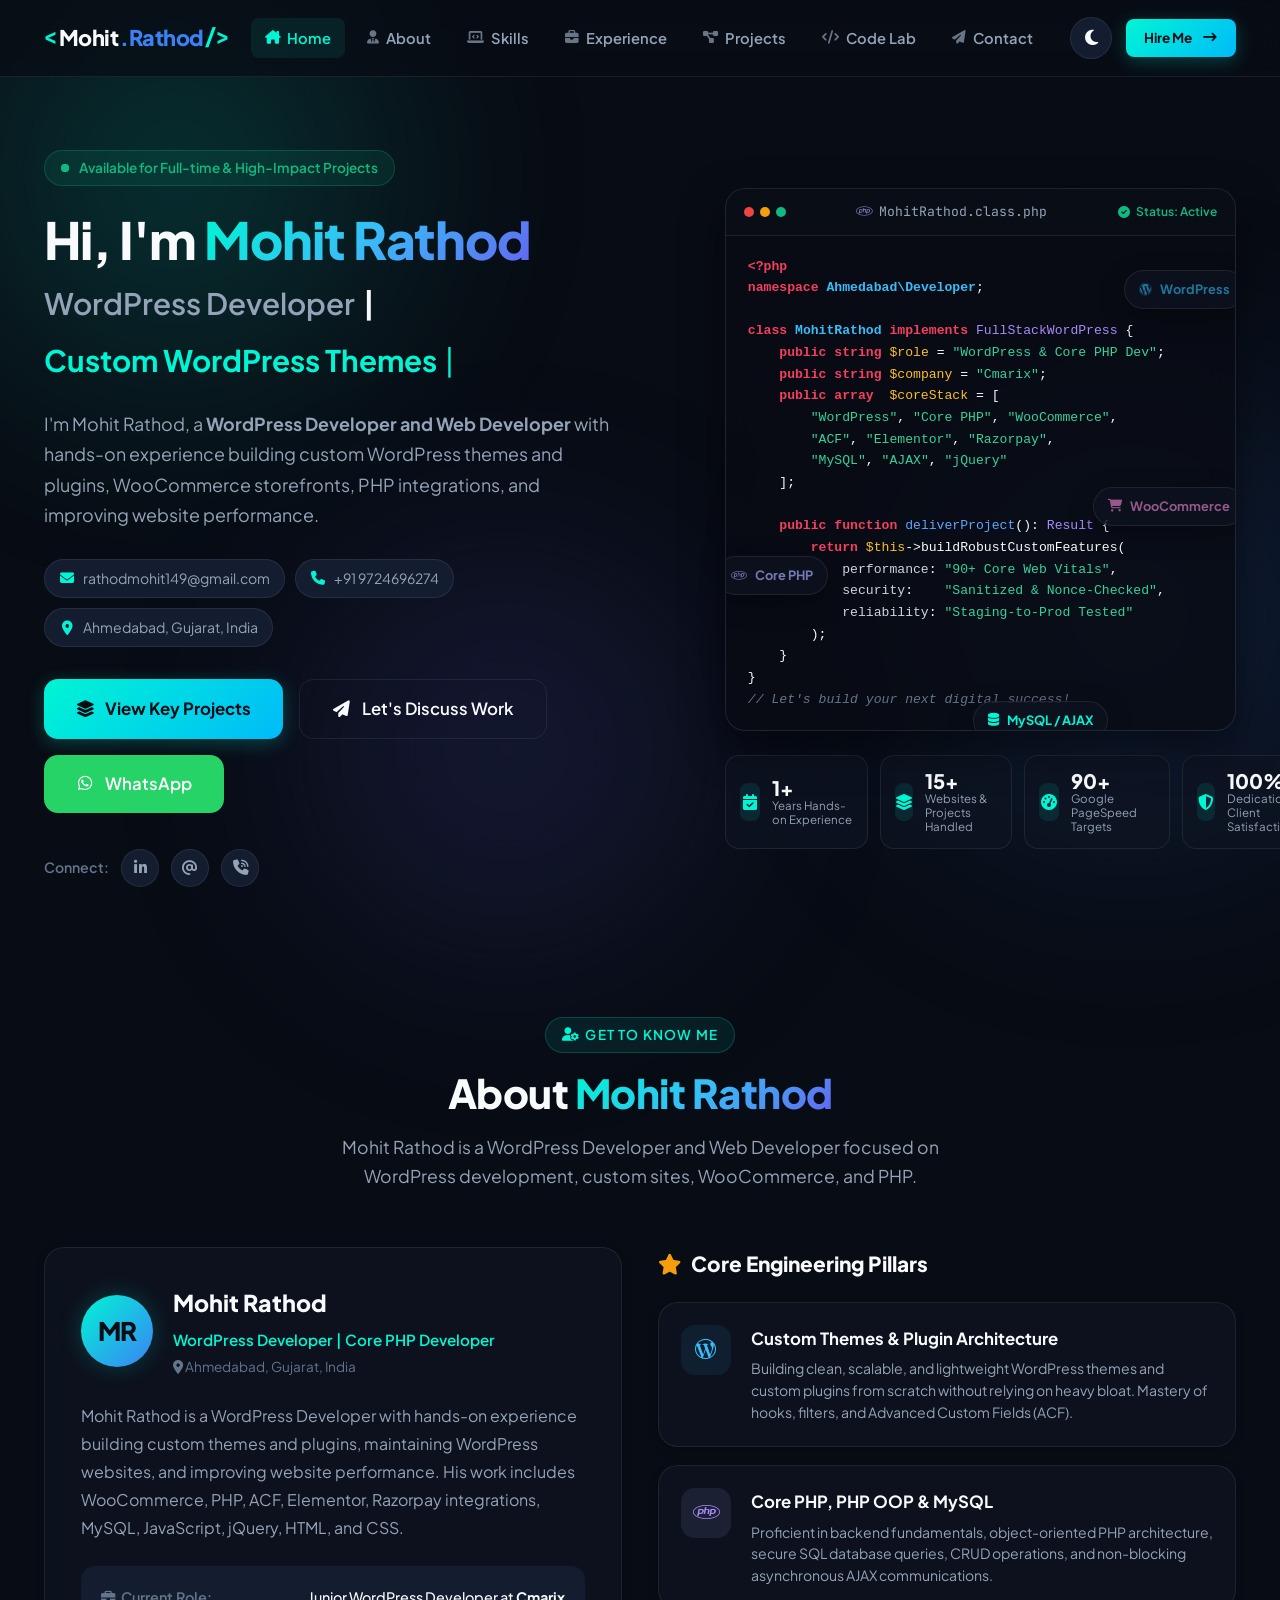
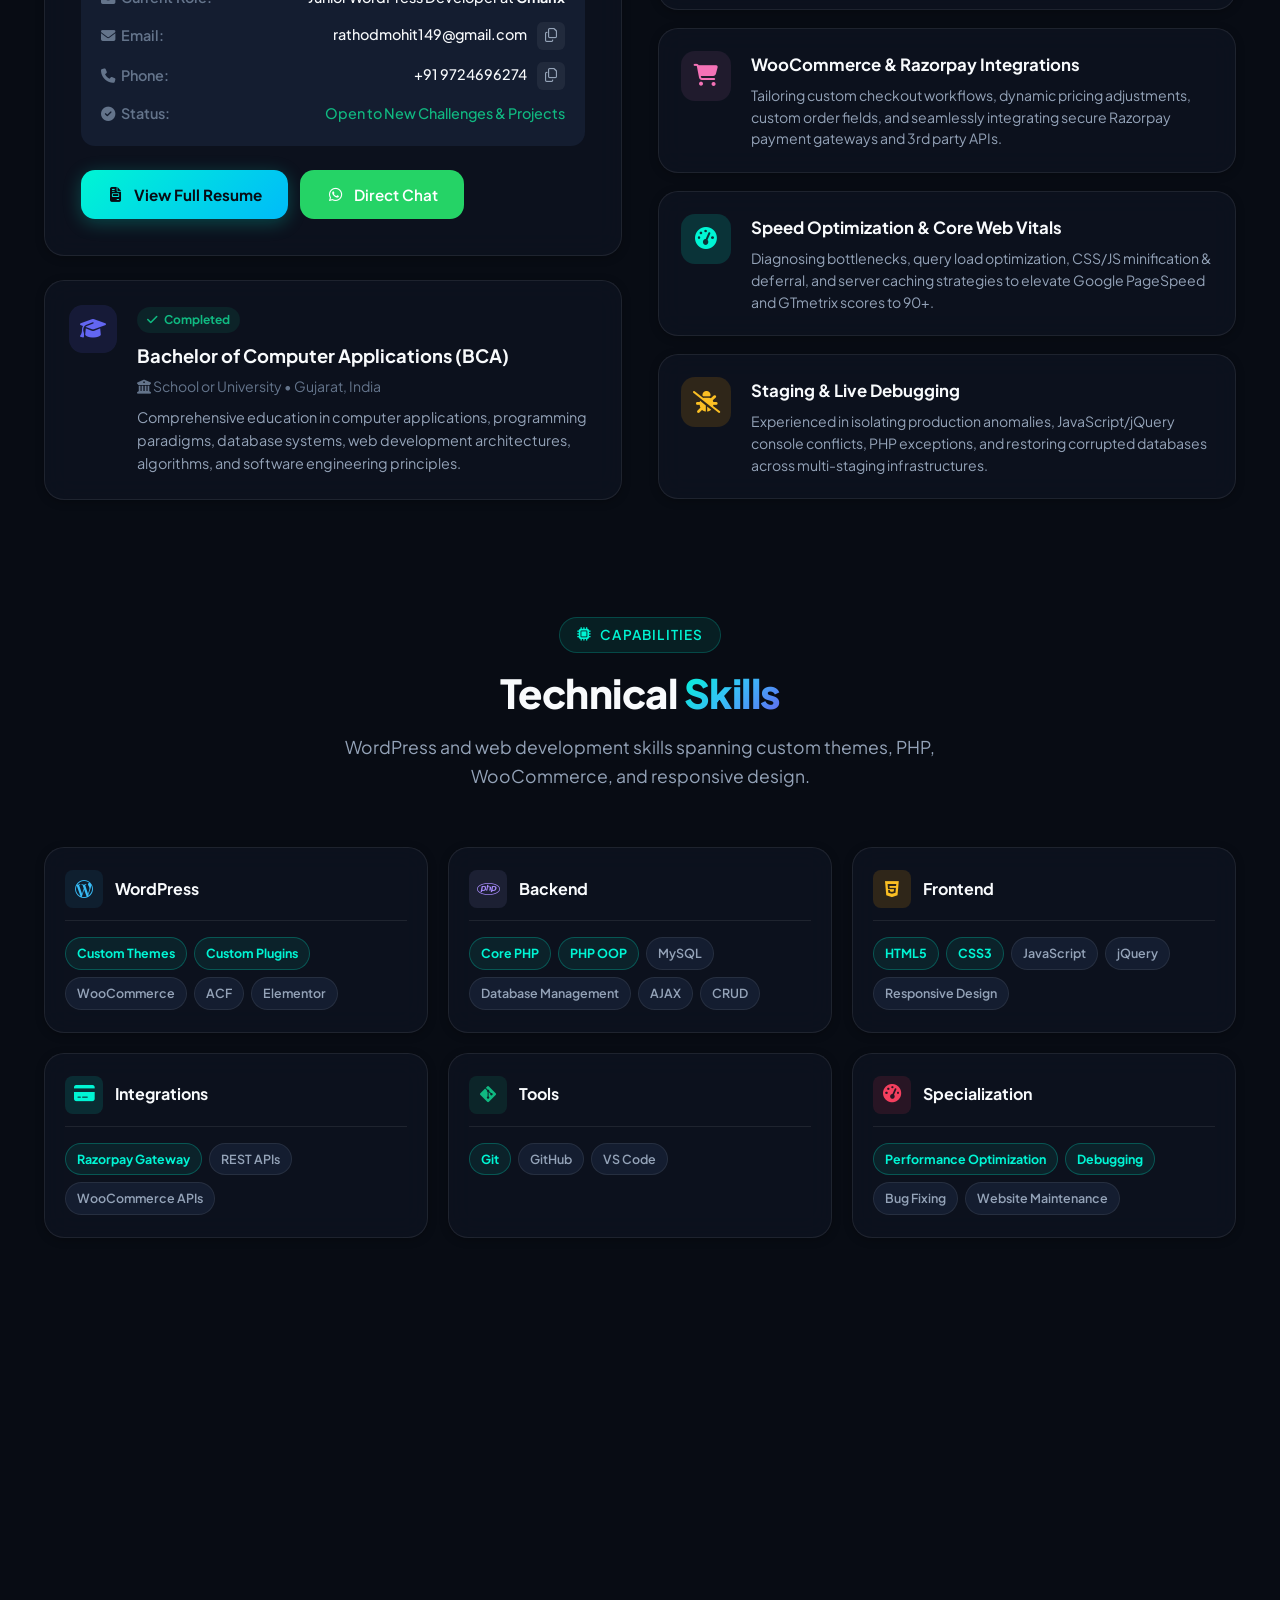
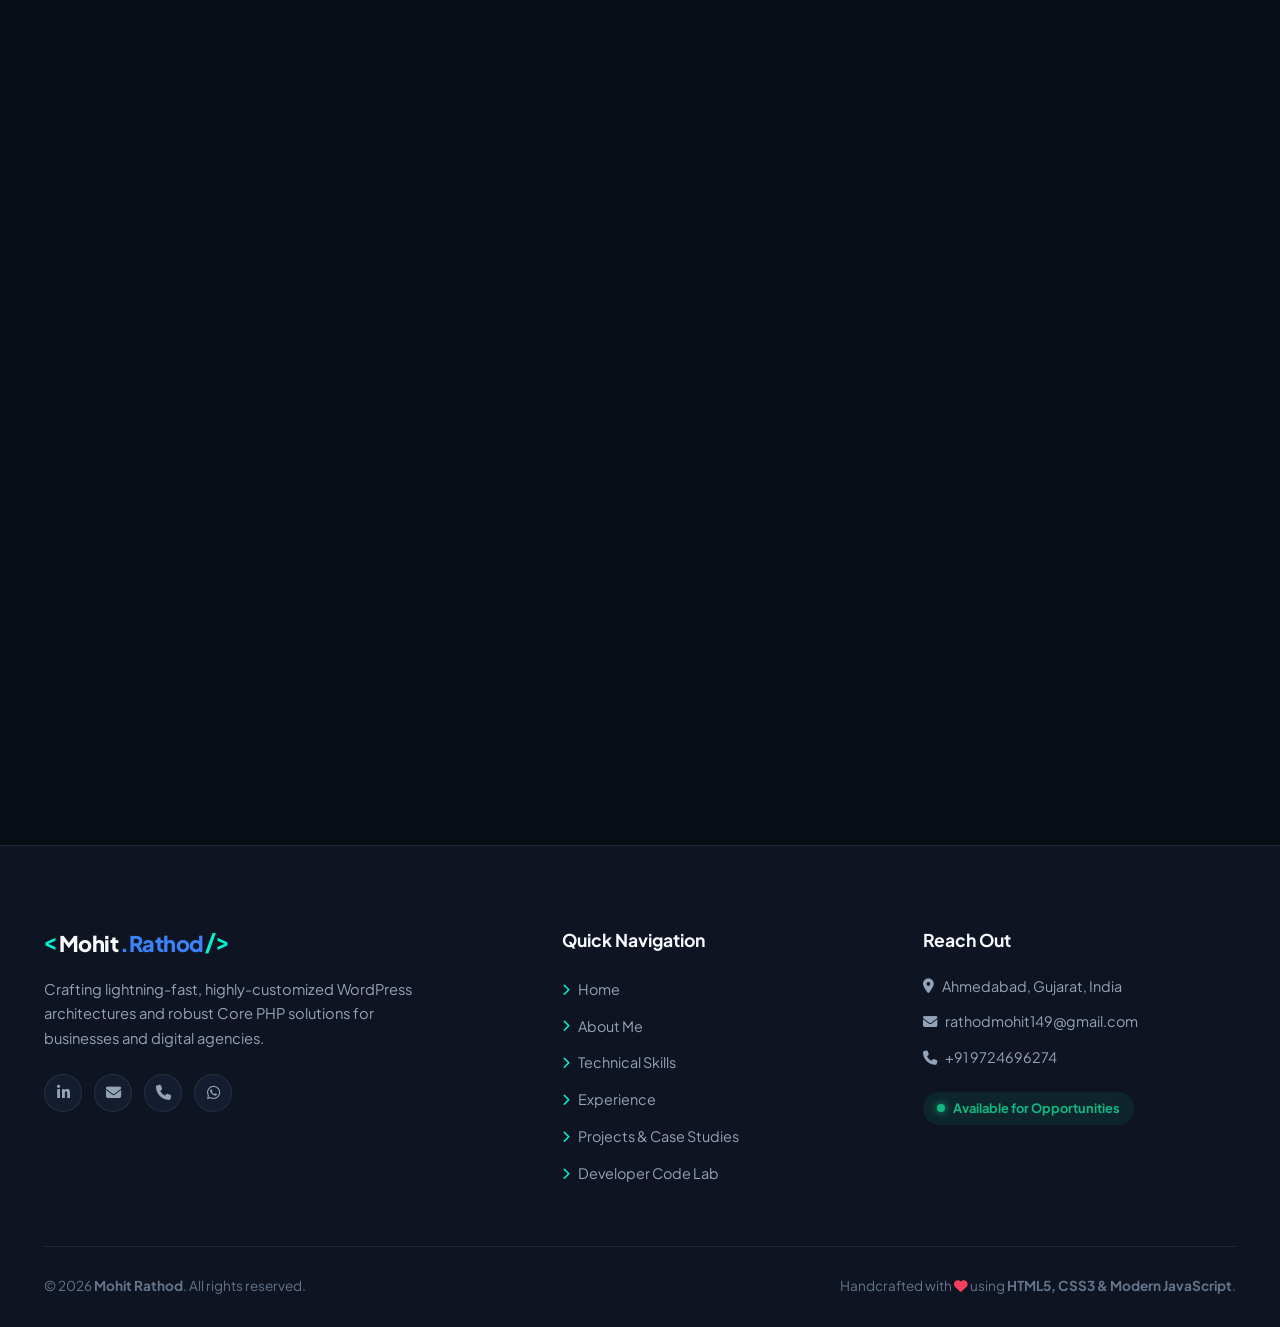
==== commit 95ff49ab: "animation commit" ====
--- a/index.html
+++ b/index.html
@@ -29,11 +29,12 @@
     <meta name="twitter:description" content="Official portfolio of Mohit Rathod, a WordPress Developer and Web Developer, featuring WordPress development projects, skills, and professional experience.">
     <meta name="twitter:image" content="https://mohitrcmarix.github.io/portfolio/assets/images/mohit-rathod-portfolio.png">
 
-    <!-- Google Fonts: Preconnect & Asynchronous Loading (Zero Render-Blocking) -->
-    <link rel="preconnect" href="https://fonts.googleapis.com">
-    <link rel="preconnect" href="https://fonts.gstatic.com" crossorigin>
-    <link rel="preload" as="style" href="https://fonts.googleapis.com/css2?family=JetBrains+Mono:wght@400;500;700&family=Plus+Jakarta+Sans:wght@400;600;700;800&display=swap" media="(min-width: 769px)">
-    <link rel="stylesheet" href="https://fonts.googleapis.com/css2?family=JetBrains+Mono:wght@400;500;700&family=Plus+Jakarta+Sans:wght@400;600;700;800&display=swap" media="print" onload="if (matchMedia('(min-width: 769px)').matches) this.media='all'">
+    <!-- Load display fonts only on desktop; mobile uses the system font stack. -->
+    <script>
+        if (matchMedia('(min-width: 769px)').matches) {
+            document.write('<link rel="preconnect" href="https://fonts.googleapis.com"><link rel="preconnect" href="https://fonts.gstatic.com" crossorigin><link rel="preload" as="style" href="https://fonts.googleapis.com/css2?family=JetBrains+Mono:wght@400;500;700&family=Plus+Jakarta+Sans:wght@400;600;700;800&display=swap" onload="this.onload=null;this.rel=\'stylesheet\'">');
+        }
+    </script>
     <noscript>
         <link rel="stylesheet" href="https://fonts.googleapis.com/css2?family=JetBrains+Mono:wght@400;500;700&family=Plus+Jakarta+Sans:wght@400;600;700;800&display=swap" media="(min-width: 769px)">
     </noscript>
@@ -46,7 +47,7 @@
     </noscript>
 
     <!-- Inlined Critical & Full CSS (Zero Render-Blocking Requests) -->
-    <style id="critical-main-css">@font-face{font-family:"Font Awesome 6 Free";font-style:normal;font-weight:400;font-display:swap;src:url("https://cdnjs.cloudflare.com/ajax/libs/font-awesome/6.5.1/webfonts/fa-regular-400.woff2") format("woff2")}@font-face{font-family:"Font Awesome 6 Free";font-style:normal;font-weight:900;font-display:swap;src:url("https://cdnjs.cloudflare.com/ajax/libs/font-awesome/6.5.1/webfonts/fa-solid-900.woff2") format("woff2")}@font-face{font-family:"Font Awesome 6 Brands";font-style:normal;font-weight:400;font-display:swap;src:url("https://cdnjs.cloudflare.com/ajax/libs/font-awesome/6.5.1/webfonts/fa-brands-400.woff2") format("woff2")}:root{--bg-primary:#080c14;--bg-secondary:#0e1422;--bg-tertiary:#141d30;--bg-card:rgba(14,20,34,0.72);--bg-card-hover:rgba(20,29,48,0.85);--bg-glass:rgba(255,255,255,0.03);--border-color:rgba(255,255,255,0.08);--border-hover:rgba(0,245,212,0.35);--border-subtle:rgba(255,255,255,0.05);--text-primary:#f8fafc;--text-secondary:#94a3b8;--text-muted:#64748b;--text-inverse:#080c14;--primary:#00f5d4;--primary-hover:#00d2b6;--primary-glow:rgba(0,245,212,0.25);--secondary:#3b82f6;--accent-indigo:#6366f1;--accent-purple:#8b5cf6;--accent-emerald:#10b981;--accent-amber:#f59e0b;--accent-rose:#f43f5e;--accent-cyan:#06b6d4;--brand-wp:#21759b;--brand-php:#777bb4;--brand-woo:#96588a;--brand-mysql:#00758f;--brand-whatsapp:#25d366;--shadow-sm:0 2px 8px rgba(0,0,0,0.25);--shadow-md:0 8px 24px rgba(0,0,0,0.35);--shadow-lg:0 16px 40px rgba(0,0,0,0.5);--shadow-glow:0 0 25px rgba(0,245,212,0.2);--font-sans:'Plus Jakarta Sans',system-ui,-apple-system,sans-serif;--font-mono:'JetBrains Mono',monospace;--radius-sm:8px;--radius-md:14px;--radius-lg:20px;--radius-full:9999px;--transition-fast:0.2s cubic-bezier(0.4,0,0.2,1);--transition-normal:0.3s cubic-bezier(0.4,0,0.2,1);--transition-smooth:0.5s cubic-bezier(0.16,1,0.3,1)}[data-theme="light"]{--bg-primary:#f8fafc;--bg-secondary:#ffffff;--bg-tertiary:#f1f5f9;--bg-card:rgba(255,255,255,0.88);--bg-card-hover:rgba(255,255,255,0.98);--bg-glass:rgba(0,0,0,0.02);--border-color:rgba(0,0,0,0.08);--border-hover:rgba(0,180,155,0.4);--border-subtle:rgba(0,0,0,0.04);--text-primary:#0f172a;--text-secondary:#475569;--text-muted:#64748b;--text-inverse:#f8fafc;--primary:#00b49b;--primary-hover:#009681;--primary-glow:rgba(0,180,155,0.2);--shadow-sm:0 2px 8px rgba(15,23,42,0.06);--shadow-md:0 8px 24px rgba(15,23,42,0.08);--shadow-lg:0 16px 40px rgba(15,23,42,0.12);--shadow-glow:0 0 25px rgba(0,180,155,0.15)}*,*::before,*::after{box-sizing:border-box;margin:0;padding:0}html{font-size:16px;scroll-behavior:smooth;scroll-padding-top:80px}body{font-family:var(--font-sans);background-color:var(--bg-primary);color:var(--text-primary);line-height:1.65;overflow-x:hidden;position:relative;transition:background-color var(--transition-normal),color var(--transition-normal)}a{color:inherit;text-decoration:none;transition:color var(--transition-fast)}.skip-link{position:fixed;top:-100px;left:16px;z-index:4000;padding:10px 14px;background:var(--primary);color:var(--text-inverse);border-radius:var(--radius-sm)}.skip-link:focus{top:12px}button{font-family:inherit;cursor:pointer;border:none;background:none;outline:none}input,textarea,select{font-family:inherit}ul,ol{list-style:none}img,svg{max-width:100%;display:block}.ambient-glow{position:fixed;border-radius:50%;filter:blur(120px);pointer-events:none;z-index:0;opacity:0.28;transition:opacity var(--transition-normal)}[data-theme="light"] .ambient-glow{opacity:0.15}.glow-1{top:-100px;left:-100px;width:550px;height:550px;background:radial-gradient(circle,var(--primary) 0%,rgba(0,245,212,0) 70%)}.glow-2{top:35%;right:-150px;width:600px;height:600px;background:radial-gradient(circle,var(--secondary) 0%,rgba(59,130,246,0) 70%)}.glow-3{bottom:-100px;left:20%;width:500px;height:500px;background:radial-gradient(circle,var(--accent-indigo) 0%,rgba(99,102,241,0) 70%)}.container{width:100%;max-width:1240px;margin-left:auto;margin-right:auto;padding-left:24px;padding-right:24px;position:relative;z-index:1}.section{padding:50px 0;position:relative}.section:not(.hero-section){content-visibility:auto;contain-intrinsic-size:auto 1000px}.text-center{text-align:center}.gradient-text{background:linear-gradient(135deg,var(--primary) 0%,#38bdf8 50%,var(--accent-indigo) 100%);background-clip:text;-webkit-background-clip:text;-webkit-text-fill-color:transparent;display:inline-block}.text-success{color:var(--accent-emerald) !important}.text-danger{color:var(--accent-rose) !important}.text-whatsapp{color:var(--brand-whatsapp) !important}.glass-panel{background:var(--bg-card);backdrop-filter:blur(14px);-webkit-backdrop-filter:blur(14px);border:1px solid var(--border-color);border-radius:var(--radius-lg);box-shadow:var(--shadow-sm);transition:all var(--transition-normal)}.glass-panel:hover{border-color:var(--border-hover);box-shadow:var(--shadow-md)}.section-header{margin-bottom:56px}.section-tag{display:inline-flex;align-items:center;gap:8px;font-size:0.85rem;font-weight:600;text-transform:uppercase;letter-spacing:1.2px;padding:6px 16px;border-radius:var(--radius-full);background:rgba(0,245,212,0.08);color:var(--primary);border:1px solid rgba(0,245,212,0.2);margin-bottom:16px}.section-title{font-size:2.5rem;font-weight:800;line-height:1.2;margin-bottom:16px;letter-spacing:-0.5px}.section-subtitle{font-size:1.1rem;color:var(--text-secondary);max-width:640px;margin-left:auto;margin-right:auto}.btn{display:inline-flex;align-items:center;justify-content:center;gap:10px;font-size:0.95rem;font-weight:600;padding:12px 26px;border-radius:var(--radius-md);transition:all var(--transition-normal);position:relative;overflow:hidden;white-space:nowrap}.btn i,.contact-chip i,.social-link i,.stat-icon-wrap i,.section-tag i{display:inline-block;width:1.15em;text-align:center;flex-shrink:0}.btn-sm{padding:8px 18px;font-size:0.85rem;border-radius:var(--radius-sm)}.btn-lg{padding:15px 32px;font-size:1.05rem;border-radius:var(--radius-md)}.btn-primary{background:linear-gradient(135deg,var(--primary) 0%,#00bbf9 100%);color:#080c14;font-weight:700;box-shadow:0 4px 18px var(--primary-glow)}.btn-primary:hover{transform:translateY(-2px);box-shadow:0 8px 25px rgba(0,245,212,0.4);color:#080c14}.btn-outline{background:transparent;color:var(--text-primary);border:1px solid var(--border-color)}.btn-outline:hover{background:var(--bg-tertiary);border-color:var(--primary);color:var(--primary);transform:translateY(-2px)}.btn-whatsapp{background:#25d366;color:#ffffff !important;font-weight:600}.btn-whatsapp:hover{background:#20ba59;transform:translateY(-2px);box-shadow:0 6px 20px rgba(37,211,102,0.35)}.copy-btn{display:inline-flex;align-items:center;justify-content:center;width:28px;height:28px;border-radius:6px;background:rgba(255,255,255,0.06);color:var(--text-secondary);font-size:0.85rem;margin-left:8px;transition:all var(--transition-fast)}.copy-btn:hover{background:var(--primary);color:#080c14}.site-header{position:fixed;top:0;left:0;width:100%;z-index:1000;background:rgba(8,12,20,0.75);backdrop-filter:blur(16px);-webkit-backdrop-filter:blur(16px);border-bottom:1px solid var(--border-color);transition:background-color var(--transition-normal),box-shadow var(--transition-normal)}[data-theme="light"] .site-header{background:rgba(255,255,255,0.85)}.header-container{display:flex;align-items:center;justify-content:space-between;height:76px}.brand-logo{display:inline-flex;align-items:center;font-size:1.35rem;font-weight:800;letter-spacing:-0.5px}.logo-symbol{color:var(--primary);font-family:var(--font-mono)}.logo-text{color:var(--text-primary);margin:0 2px}.logo-accent{color:var(--secondary)}.nav-menu{display:flex;align-items:center}.nav-list{display:flex;align-items:center;gap:8px}.nav-link{display:inline-flex;align-items:center;gap:7px;font-size:0.92rem;font-weight:600;color:var(--text-secondary);padding:8px 14px;border-radius:var(--radius-sm);transition:all var(--transition-fast)}.nav-link i{font-size:0.85rem;opacity:0.7;transition:opacity var(--transition-fast)}.nav-link:hover{color:var(--text-primary);background:rgba(255,255,255,0.05)}.nav-link.active{color:var(--primary);background:rgba(0,245,212,0.08)}.nav-link.active i{opacity:1}.header-actions{display:flex;align-items:center;gap:14px}.theme-toggle-btn{display:inline-flex;align-items:center;justify-content:center;width:42px;height:42px;border-radius:var(--radius-full);background:var(--bg-tertiary);border:1px solid var(--border-color);color:var(--text-primary);font-size:1.1rem;transition:all var(--transition-normal)}.theme-toggle-btn:hover{border-color:var(--primary);color:var(--primary);transform:rotate(15deg)}.icon-sun{display:none;color:#f59e0b}[data-theme="light"] .icon-moon{display:none}[data-theme="light"] .icon-sun{display:inline-block}.mobile-menu-btn{display:none;flex-direction:column;justify-content:center;gap:5px;width:40px;height:40px;padding:8px;border-radius:var(--radius-sm);background:var(--bg-tertiary);border:1px solid var(--border-color)}.mobile-menu-btn .bar{width:100%;height:2px;background:var(--text-primary);border-radius:2px;transition:all var(--transition-fast)}.hero-section{padding-top:150px;padding-bottom:80px;min-height:100vh;display:flex;align-items:center;overflow:hidden}.hero-container{display:grid;grid-template-columns:minmax(0,1.1fr) minmax(0,0.9fr);gap:56px;align-items:center}.hero-container>*{min-width:0}.hero-badge{display:inline-flex;align-items:center;gap:10px;padding:6px 16px;border-radius:var(--radius-full);background:rgba(16,185,129,0.1);border:1px solid rgba(16,185,129,0.25);color:var(--accent-emerald);font-size:0.85rem;font-weight:600;margin-bottom:24px}.status-pulse{position:relative;width:8px;height:8px;border-radius:50%;background:var(--accent-emerald);flex-shrink:0}.status-pulse::after{content:'';position:absolute;top:0;left:0;width:100%;height:100%;border-radius:50%;background:var(--accent-emerald);animation:pulse-ring 2s cubic-bezier(0.215,0.61,0.355,1) infinite;pointer-events:none}@keyframes pulse-ring{0%{transform:scale(1);opacity:0.8}70%{transform:scale(2.6);opacity:0}100%{transform:scale(2.6);opacity:0}}.hero-title{font-size:3.2rem;font-weight:800;line-height:1.15;letter-spacing:-1px;margin-bottom:10px;contain:layout}.hero-role-wrapper{display:flex;flex-wrap:wrap;align-items:center;gap:8px;font-size:1.85rem;font-weight:700;color:var(--text-primary);margin-bottom:24px;min-height:2.2em;contain:layout}.hero-static-prefix{color:var(--text-secondary);font-weight:600}.typed-text-target{color:var(--primary)}.cursor-blink{color:var(--primary);animation:blink 1s infinite;font-weight:400}@keyframes blink{0%,50%{opacity:1}51%,100%{opacity:0}}.hero-pitch{font-size:1.12rem;color:var(--text-secondary);line-height:1.7;margin-bottom:28px;max-width:580px}.hero-chips{display:flex;flex-wrap:wrap;gap:10px;margin-bottom:32px}.contact-chip{display:inline-flex;align-items:center;gap:8px;padding:7px 14px;border-radius:var(--radius-full);background:var(--bg-tertiary);border:1px solid var(--border-color);font-size:0.88rem;color:var(--text-secondary);transition:all var(--transition-fast)}.contact-chip i{color:var(--primary)}.contact-chip:hover{border-color:var(--primary);color:var(--text-primary);background:rgba(0,245,212,0.08)}.location-chip{cursor:default}.hero-actions{display:flex;flex-wrap:wrap;gap:16px;margin-bottom:36px}.hero-socials{display:flex;align-items:center;gap:12px}.social-label{font-size:0.88rem;font-weight:600;color:var(--text-muted)}.social-link{display:inline-flex;align-items:center;justify-content:center;width:38px;height:38px;border-radius:var(--radius-full);background:var(--bg-tertiary);border:1px solid var(--border-color);color:var(--text-secondary);font-size:0.95rem;transition:all var(--transition-fast)}.social-link:hover{color:var(--primary);border-color:var(--primary);background:rgba(0,245,212,0.1);transform:translateY(-2px)}.hero-visual{position:relative}.developer-card{position:relative;padding:0;overflow:hidden;box-shadow:var(--shadow-lg)}.card-header-bar{display:flex;align-items:center;justify-content:space-between;padding:12px 18px;background:rgba(0,0,0,0.25);border-bottom:1px solid var(--border-color)}.window-dots{display:flex;gap:6px}.dot{width:10px;height:10px;border-radius:50%}.dot.red{background:#ef4444}.dot.yellow{background:#f59e0b}.dot.green{background:#10b981}.card-tab-title{display:inline-flex;align-items:center;gap:7px;font-family:var(--font-mono);font-size:0.82rem;color:var(--text-secondary)}.code-icon{color:var(--brand-php)}.card-status-badge{display:inline-flex;align-items:center;gap:6px;font-size:0.75rem;font-weight:600;color:var(--accent-emerald)}.card-body-code{padding:20px 22px;font-family:var(--font-mono);font-size:0.82rem;line-height:1.65;background:rgba(0,0,0,0.35);overflow-x:auto}[data-theme="light"] .card-body-code{background:#0f172a;color:#f8fafc}.code-keyword{color:#f43f5e;font-weight:600}.code-class{color:#38bdf8;font-weight:700}.code-type{color:#a78bfa}.code-var{color:#fbbf24}.code-string{color:#34d399}.code-fn{color:#60a5fa}.code-param{color:#cbd5e1}.code-comment{color:#64748b;font-style:italic}.floating-tech-badge{position:absolute;display:inline-flex;align-items:center;gap:8px;padding:8px 14px;border-radius:var(--radius-full);background:var(--bg-card);backdrop-filter:blur(12px);border:1px solid var(--border-color);box-shadow:var(--shadow-md);font-size:0.8rem;font-weight:700;transition:all var(--transition-normal)}.floating-tech-badge:hover{transform:translateY(-4px) scale(1.05)}.badge-wp{top:15%;right:-10px;color:var(--brand-wp)}.badge-php{bottom:25%;left:-10px;color:var(--brand-php)}.badge-woo{top:55%;right:-10px;color:var(--brand-woo)}.badge-ajax{bottom:-10px;right:25%;color:var(--primary)}.hero-stats-banner{display:grid;grid-template-columns:repeat(4,1fr);gap:12px;margin-top:24px}.stat-item{display:flex;align-items:center;gap:12px;padding:14px;background:var(--bg-card);border:1px solid var(--border-color);border-radius:var(--radius-md);transition:all var(--transition-fast)}.stat-item:hover{border-color:var(--primary);transform:translateY(-2px)}.stat-icon-wrap{width:38px;height:38px;border-radius:var(--radius-sm);background:rgba(0,245,212,0.1);color:var(--primary);display:flex;align-items:center;justify-content:center;font-size:1rem}.stat-info{display:flex;flex-direction:column}.stat-number{font-size:1.25rem;font-weight:800;color:var(--text-primary);line-height:1.1}.stat-label{font-size:0.72rem;color:var(--text-secondary);line-height:1.2}.about-grid{display:grid;grid-template-columns:1fr 1fr;gap:36px;align-items:start}.about-grid>*{min-width:0}.bio-card{padding:36px;margin-bottom:24px}.bio-header{display:flex;align-items:center;gap:20px;margin-bottom:24px}.bio-avatar-glow{width:72px;height:72px;border-radius:var(--radius-full);background:linear-gradient(135deg,var(--primary) 0%,var(--secondary) 100%);display:flex;align-items:center;justify-content:center;box-shadow:var(--shadow-glow);flex-shrink:0}.bio-initials{font-size:1.6rem;font-weight:900;color:#080c14;letter-spacing:-1px}.bio-headline h3{font-size:1.45rem;font-weight:800;margin-bottom:4px}.bio-role{font-size:0.95rem;font-weight:600;color:var(--primary);margin-bottom:4px}.bio-location{font-size:0.85rem;color:var(--text-muted)}.bio-text{font-size:1rem;color:var(--text-secondary);line-height:1.75;margin-bottom:24px}.bio-meta-list{display:flex;flex-direction:column;gap:12px;padding:20px;background:var(--bg-tertiary);border-radius:var(--radius-md);margin-bottom:24px}.meta-item{display:flex;align-items:center;justify-content:space-between;font-size:0.9rem;gap:12px}.meta-label{color:var(--text-muted);font-weight:600;display:inline-flex;align-items:center;gap:6px}.meta-val{color:var(--text-primary);font-weight:500;text-align:right}.bio-footer-actions{display:flex;gap:12px;flex-wrap:wrap}.education-card{display:flex;gap:20px;padding:24px;align-items:flex-start}.edu-icon{width:48px;height:48px;border-radius:var(--radius-md);background:rgba(99,102,241,0.12);color:var(--accent-indigo);display:flex;align-items:center;justify-content:center;font-size:1.3rem;flex-shrink:0}.edu-badge{display:inline-flex;align-items:center;gap:6px;font-size:0.75rem;font-weight:700;color:var(--accent-emerald);background:rgba(16,185,129,0.1);padding:3px 10px;border-radius:var(--radius-full);margin-bottom:8px}.edu-title{font-size:1.15rem;font-weight:700;margin-bottom:4px}.edu-institution{font-size:0.88rem;color:var(--text-muted);margin-bottom:8px}.edu-desc{font-size:0.9rem;color:var(--text-secondary);line-height:1.6}.pillars-title{font-size:1.3rem;font-weight:800;margin-bottom:20px;display:flex;align-items:center;gap:10px}.pillars-title i{color:var(--accent-amber)}.pillar-card{display:flex;gap:20px;padding:22px;margin-bottom:18px;align-items:flex-start}.pillar-icon{width:50px;height:50px;border-radius:var(--radius-md);display:flex;align-items:center;justify-content:center;font-size:1.35rem;flex-shrink:0}.bg-wp{background:rgba(33,117,155,0.15);color:#38bdf8}.bg-php{background:rgba(119,123,180,0.15);color:#a78bfa}.bg-cart{background:rgba(150,88,138,0.15);color:#f472b6}.bg-speed{background:rgba(0,245,212,0.15);color:var(--primary)}.bg-debug{background:rgba(245,158,11,0.15);color:#fbbf24}.pillar-body h4{font-size:1.05rem;font-weight:700;margin-bottom:6px}.pillar-body p{font-size:0.88rem;color:var(--text-secondary);line-height:1.55}.skills-cloud-wrap{display:none}.skills-compact-grid{display:grid;grid-template-columns:repeat(3,1fr);gap:20px}.skill-compact-card{padding:22px 20px;transition:all var(--transition-normal)}.skill-compact-card:hover{transform:translateY(-4px);border-color:var(--border-hover)}.skill-compact-header{display:flex;align-items:center;gap:12px;margin-bottom:16px;padding-bottom:12px;border-bottom:1px solid var(--border-color)}.skill-compact-icon{width:38px;height:38px;border-radius:var(--radius-sm);display:flex;align-items:center;justify-content:center;font-size:1.15rem;flex-shrink:0}.skill-compact-header h3{font-size:1rem;font-weight:700;color:var(--text-primary)}.skill-tags-wrap{display:flex;flex-wrap:wrap;gap:7px}.skill-tag{display:inline-flex;align-items:center;font-size:0.78rem;font-weight:600;padding:5px 11px;border-radius:var(--radius-full);background:var(--bg-tertiary);color:var(--text-secondary);border:1px solid var(--border-color);transition:all var(--transition-fast);cursor:default}.skill-tag:hover{color:var(--text-primary);border-color:var(--primary);background:rgba(0,245,212,0.08)}.skill-tag.tag-primary{background:rgba(0,245,212,0.07);border-color:rgba(0,245,212,0.25);color:var(--primary);font-weight:700}.skill-tag.tag-primary:hover{background:rgba(0,245,212,0.16)}.skills-categories-grid{display:none}.timeline-wrapper{position:relative;max-width:920px;margin:0 auto}.timeline-line{position:absolute;top:20px;bottom:20px;left:24px;width:3px;background:linear-gradient(180deg,var(--primary) 0%,var(--secondary) 50%,rgba(99,102,241,0.1) 100%);border-radius:3px}.timeline-item{position:relative;display:flex;gap:32px;margin-bottom:40px}.timeline-marker{position:relative;width:50px;height:50px;border-radius:50%;background:var(--bg-secondary);border:2px solid var(--primary);box-shadow:0 0 15px var(--primary-glow);display:flex;align-items:center;justify-content:center;color:var(--primary);font-size:1.15rem;flex-shrink:0;z-index:2}.timeline-content{flex-grow:1;padding:36px}.timeline-top-bar{margin-bottom:16px}.badge-present{display:inline-flex;align-items:center;gap:6px;font-size:0.75rem;font-weight:700;color:var(--primary);background:rgba(0,245,212,0.1);border:1px solid rgba(0,245,212,0.25);padding:4px 12px;border-radius:var(--radius-full);margin-bottom:10px}.role-title{font-size:1.55rem;font-weight:800;margin-bottom:8px}.company-meta{display:flex;flex-wrap:wrap;align-items:center;gap:8px;font-size:0.95rem;color:var(--text-secondary)}.company-name{font-weight:700;color:var(--primary)}.meta-separator{color:var(--border-color)}.exp-overview{font-size:1rem;color:var(--text-secondary);line-height:1.7;margin-bottom:24px}.duties-heading{font-size:1.05rem;font-weight:700;margin-bottom:14px;display:flex;align-items:center;gap:8px;color:var(--text-primary)}.duties-heading i{color:var(--primary)}.responsibilities-list{display:flex;flex-direction:column;gap:12px;margin-bottom:28px}.responsibilities-list li{display:flex;align-items:flex-start;gap:12px;font-size:0.92rem;color:var(--text-secondary);line-height:1.6}.list-bullet-icon{font-size:0.75rem;color:var(--primary);margin-top:6px;flex-shrink:0}.exp-tags-wrap{padding-top:20px;border-top:1px solid var(--border-color)}.tags-label{display:block;font-size:0.85rem;font-weight:600;color:var(--text-muted);margin-bottom:12px}.tags-container{display:flex;flex-wrap:wrap;gap:8px}.tech-tag{font-size:0.8rem;font-weight:600;padding:5px 12px;border-radius:var(--radius-sm);background:var(--bg-tertiary);color:var(--text-secondary);border:1px solid var(--border-color)}.project-filter-wrap{display:flex;flex-wrap:wrap;justify-content:center;gap:12px;margin-bottom:48px}.filter-btn{display:inline-flex;align-items:center;gap:8px;padding:10px 22px;border-radius:var(--radius-full);background:var(--bg-card);border:1px solid var(--border-color);color:var(--text-secondary);font-size:0.9rem;font-weight:600;transition:all var(--transition-normal)}.filter-btn:hover{border-color:var(--primary);color:var(--text-primary)}.filter-btn.active{background:linear-gradient(135deg,var(--primary) 0%,#00bbf9 100%);color:#080c14;font-weight:700;border-color:transparent;box-shadow:0 4px 15px var(--primary-glow)}.projects-grid{display:grid;grid-template-columns:repeat(3,1fr);gap:28px;align-items:stretch}.project-card{display:flex;flex-direction:column;overflow:hidden;height:100%;min-height:0;transition:all var(--transition-normal)}.project-card:hover{transform:translateY(-6px)}.project-card-banner{position:relative;padding:20px 20px 10px 20px;background:linear-gradient(180deg,rgba(0,245,212,0.06) 0%,rgba(0,0,0,0.2) 100%);border-bottom:1px solid var(--border-color);flex-shrink:0}.banner-top{display:flex;justify-content:space-between;align-items:center;margin-bottom:14px}.project-badge{font-size:0.75rem;font-weight:700;color:var(--primary);background:rgba(0,245,212,0.12);padding:4px 10px;border-radius:var(--radius-full)}.project-cat-pill{font-size:0.75rem;color:var(--text-muted)}.project-mockup-graphic{background:var(--bg-secondary);border-radius:var(--radius-sm);border:1px solid var(--border-color);overflow:hidden;min-height:120px}.browser-bar{display:flex;align-items:center;padding:6px 12px;background:rgba(0,0,0,0.35);border-bottom:1px solid var(--border-color);gap:6px;min-width:0}.browser-address{margin-left:6px;font-size:0.65rem;font-family:var(--font-mono);color:var(--text-muted);overflow:hidden;text-overflow:ellipsis;white-space:nowrap;flex:1;min-width:0}.browser-screen{padding:16px;background:var(--bg-primary)}.mock-layout{display:flex;flex-direction:column;gap:8px}.mock-header{height:8px;width:40%;background:rgba(255,255,255,0.12);border-radius:4px}.mock-hero{display:flex;flex-direction:column;gap:6px;padding:12px;background:rgba(0,245,212,0.05);border-radius:6px;border:1px dashed rgba(0,245,212,0.2)}.mock-text.title{height:10px;width:65%;background:var(--primary);border-radius:4px;opacity:0.8}.mock-text.subtitle{height:6px;width:85%;background:rgba(255,255,255,0.15);border-radius:4px}.mock-btn{height:12px;width:50px;background:var(--secondary);border-radius:4px;margin-top:4px}.mock-cards{display:flex;gap:6px}.mock-card{flex:1;height:24px;background:rgba(255,255,255,0.08);border-radius:4px}.project-card-body{padding:24px;display:flex;flex-direction:column;flex-grow:1;min-height:0}.project-card-title{font-size:1.1rem;font-weight:700;margin-bottom:10px;line-height:1.35;overflow-wrap:break-word}.project-summary{font-size:0.875rem;color:var(--text-secondary);line-height:1.6;margin-bottom:18px;flex-grow:1}.project-stack-tags{display:flex;flex-wrap:wrap;gap:6px;margin-bottom:20px}.stack-badge{font-size:0.7rem;font-weight:600;padding:3px 8px;border-radius:4px;background:var(--bg-tertiary);color:var(--text-secondary);border:1px solid var(--border-subtle);white-space:nowrap}.project-card-actions{display:flex;flex-wrap:wrap;gap:10px;margin-top:auto;align-items:center}.code-terminal-card{overflow:hidden;box-shadow:var(--shadow-lg)}.code-terminal-header{display:flex;align-items:center;justify-content:space-between;padding:12px 20px;background:rgba(0,0,0,0.35);border-bottom:1px solid var(--border-color);flex-wrap:wrap;gap:12px}.terminal-dots{display:flex;gap:6px}.code-tabs-nav{display:flex;gap:8px;flex-wrap:wrap}.code-tab-btn{display:inline-flex;align-items:center;gap:8px;padding:8px 16px;border-radius:var(--radius-sm);font-size:0.84rem;font-weight:600;color:var(--text-secondary);background:transparent;border:1px solid transparent;transition:all var(--transition-fast)}.code-tab-btn:hover{color:var(--text-primary);background:rgba(255,255,255,0.05)}.code-tab-btn.active{color:var(--primary);background:var(--bg-tertiary);border-color:var(--border-color)}.btn-copy-code{display:inline-flex;align-items:center;gap:6px;padding:7px 14px;border-radius:var(--radius-sm);background:var(--bg-tertiary);border:1px solid var(--border-color);color:var(--text-secondary);font-size:0.82rem;font-weight:600;transition:all var(--transition-fast)}.btn-copy-code:hover{color:var(--primary);border-color:var(--primary)}.code-terminal-body{background:#070a10;padding:24px}[data-theme="light"] .code-terminal-body{background:#0b111e;color:#f8fafc}.code-snippet-panel{display:none}.code-snippet-panel.active{display:block}.snippet-meta-bar{display:flex;justify-content:space-between;font-size:0.78rem;color:var(--text-muted);font-family:var(--font-mono);padding-bottom:12px;margin-bottom:16px;border-bottom:1px dashed rgba(255,255,255,0.1)}.meta-verified{color:var(--accent-emerald)}.code-terminal-body pre{margin:0;overflow-x:auto}.code-terminal-body code{font-family:var(--font-mono);font-size:0.88rem;line-height:1.7;color:#e2e8f0}.contact-layout-grid{display:grid;grid-template-columns:1fr 1.2fr;gap:36px;align-items:start}.contact-card-highlight{padding:36px}.contact-card-highlight h3{font-size:1.45rem;font-weight:800;margin-bottom:12px}.contact-intro{font-size:0.95rem;color:var(--text-secondary);line-height:1.7;margin-bottom:28px}.contact-methods{display:flex;flex-direction:column;gap:16px}.method-card{display:flex;align-items:center;gap:16px;padding:14px 18px;background:var(--bg-tertiary);border:1px solid var(--border-color);border-radius:var(--radius-md);transition:all var(--transition-fast)}.method-card:hover{border-color:var(--primary);transform:translateX(4px)}.method-icon{width:44px;height:44px;border-radius:var(--radius-md);display:flex;align-items:center;justify-content:center;font-size:1.15rem;flex-shrink:0}.bg-phone{background:rgba(59,130,246,0.15);color:#60a5fa}.bg-email{background:rgba(0,245,212,0.15);color:var(--primary)}.bg-whatsapp{background:rgba(37,211,102,0.15);color:#25d366}.bg-location{background:rgba(245,158,11,0.15);color:#fbbf24}.bg-linkedin{background:rgba(10,102,194,0.15);color:#38bdf8}.method-details{display:flex;flex-direction:column;flex-grow:1;min-width:0}.method-title{font-size:0.78rem;font-weight:600;color:var(--text-muted)}.method-value{font-size:0.95rem;font-weight:700;color:var(--text-primary);overflow-wrap:anywhere}.form-container{padding:36px}.form-top-bar{display:flex;justify-content:space-between;align-items:center;margin-bottom:24px;padding-bottom:14px;border-bottom:1px solid var(--border-color)}.form-top-bar h3{font-size:1.35rem;font-weight:800}.form-badge{font-size:0.78rem;font-weight:700;color:var(--primary);background:rgba(0,245,212,0.1);padding:4px 10px;border-radius:var(--radius-full)}.form-alert-box{padding:14px 18px;border-radius:var(--radius-sm);font-size:0.92rem;font-weight:500;margin-bottom:20px;display:flex;align-items:center;gap:10px}.alert-success{background:rgba(16,185,129,0.12);border:1px solid rgba(16,185,129,0.3);color:var(--accent-emerald)}.alert-danger{background:rgba(244,63,94,0.12);border:1px solid rgba(244,63,94,0.3);color:var(--accent-rose)}.form-grid{display:grid;grid-template-columns:1fr 1fr;gap:18px}.form-group{margin-bottom:20px}.form-group label{display:block;font-size:0.88rem;font-weight:600;color:var(--text-primary);margin-bottom:8px}.req{color:var(--accent-rose)}.form-control{width:100%;padding:13px 16px;background:var(--bg-tertiary);border:1px solid var(--border-color);border-radius:var(--radius-sm);color:var(--text-primary);font-size:0.95rem;transition:all var(--transition-fast)}.form-control:focus{outline:none;border-color:var(--primary);box-shadow:0 0 0 3px rgba(0,245,212,0.15);background:var(--bg-secondary)}.field-error{display:block;color:var(--accent-rose);font-size:0.78rem;margin-top:5px}.btn-submit{width:100%;padding:15px;font-size:1rem}.modal-overlay{position:fixed;top:0;left:0;width:100%;height:100%;background:rgba(4,7,12,0.85);backdrop-filter:blur(12px);-webkit-backdrop-filter:blur(12px);z-index:2000;display:none;align-items:center;justify-content:center;padding:24px;opacity:0;transition:opacity var(--transition-normal)}.modal-overlay.open{display:flex;opacity:1}.modal-dialog{width:100%;max-width:720px;max-height:90vh;display:flex;flex-direction:column;background:var(--bg-secondary);border:1px solid var(--border-color);border-radius:var(--radius-lg);box-shadow:var(--shadow-lg);transform:scale(0.95);transition:transform var(--transition-normal);overflow:hidden}.modal-dialog-lg{max-width:900px}.modal-overlay.open .modal-dialog{transform:scale(1)}.modal-header{display:flex;align-items:flex-start;justify-content:space-between;padding:24px 28px;border-bottom:1px solid var(--border-color)}.modal-badge{display:inline-block;font-size:0.75rem;font-weight:700;color:var(--primary);background:rgba(0,245,212,0.1);padding:3px 10px;border-radius:var(--radius-full);margin-bottom:6px}.modal-title{font-size:1.45rem;font-weight:800}.modal-subtitle{font-size:0.88rem;color:var(--text-muted)}.modal-close-btn{font-size:2rem;color:var(--text-muted);line-height:1;transition:color var(--transition-fast)}.modal-close-btn:hover{color:var(--primary)}.modal-body{padding:28px;overflow-y:auto;display:flex;flex-direction:column;gap:22px}.modal-meta-box{display:grid;grid-template-columns:1fr 1fr;gap:14px;padding:16px;background:var(--bg-tertiary);border-radius:var(--radius-sm)}.modal-section h4{font-size:1.05rem;font-weight:700;margin-bottom:10px;display:flex;align-items:center;gap:8px;color:var(--primary)}.modal-desc-text{font-size:0.95rem;color:var(--text-secondary);line-height:1.7}.modal-achievements-list{display:flex;flex-direction:column;gap:8px}.modal-achievements-list li{font-size:0.92rem;color:var(--text-secondary);line-height:1.6;padding-left:18px;position:relative}.modal-achievements-list li::before{content:"▹";position:absolute;left:0;color:var(--primary)}.modal-stack-chips{display:flex;flex-wrap:wrap;gap:8px}.modal-footer{display:flex;justify-content:flex-end;gap:12px;padding:18px 28px;border-top:1px solid var(--border-color);background:var(--bg-tertiary)}.resume-sheet{background:#ffffff;color:#1e293b;padding:32px;border-radius:var(--radius-sm);box-shadow:0 4px 14px rgba(0,0,0,0.1)}.resume-sheet-header{display:flex;justify-content:space-between;align-items:flex-start}.resume-name-title h2{font-size:1.9rem;font-weight:900;color:#0f172a;letter-spacing:-0.5px}.resume-role-tag{font-size:1rem;font-weight:700;color:#0284c7;margin-top:4px}.resume-contact-block{font-size:0.85rem;color:#475569;text-align:right;line-height:1.6}.resume-contact-block i{color:#0284c7;margin-right:4px}.resume-divider{height:2px;background:#e2e8f0;margin:18px 0}.resume-sheet-grid{display:grid;grid-template-columns:1.3fr 0.9fr;gap:28px}.resume-section-h4{font-size:0.95rem;font-weight:800;color:#0f172a;border-bottom:1.5px solid #cbd5e1;padding-bottom:5px;margin-bottom:14px;display:flex;align-items:center;gap:7px}.resume-section-h4 i{color:#0284c7}.resume-item{margin-bottom:16px}.item-head{display:flex;justify-content:space-between;font-size:0.95rem;color:#0f172a}.item-date{font-size:0.82rem;color:#64748b}.item-sub{font-size:0.85rem;color:#0284c7;margin-bottom:6px}.item-list{list-style:disc;padding-left:18px;font-size:0.84rem;color:#334155;line-height:1.55}.item-desc{font-size:0.84rem;color:#334155;line-height:1.5}.resume-summary-text{font-size:0.85rem;color:#334155;line-height:1.6}.skills-mini-list p{font-size:0.84rem;color:#334155;margin-bottom:8px;line-height:1.5}.status-pill{font-size:0.75rem;font-weight:700}.site-footer{background:var(--bg-secondary);border-top:1px solid var(--border-color);padding:80px 0 30px 0;position:relative;z-index:1}.footer-top{display:grid;grid-template-columns:1.5fr 1fr 1fr;gap:48px;margin-bottom:60px}.footer-tagline{font-size:0.92rem;color:var(--text-secondary);line-height:1.65;margin:16px 0 24px 0;max-width:380px}.footer-socials{display:flex;gap:12px}.footer-socials a{display:inline-flex;align-items:center;justify-content:center;width:38px;height:38px;border-radius:var(--radius-full);background:var(--bg-tertiary);border:1px solid var(--border-color);color:var(--text-secondary);font-size:0.95rem;transition:all var(--transition-fast)}.footer-socials a:hover{color:var(--primary);border-color:var(--primary);transform:translateY(-2px)}.footer-links-col h4,.footer-contact-col h4{font-size:1.1rem;font-weight:700;margin-bottom:20px;color:var(--text-primary)}.footer-nav{display:flex;flex-direction:column;gap:10px}.footer-nav a{font-size:0.9rem;color:var(--text-secondary);display:inline-flex;align-items:center;gap:8px;transition:all var(--transition-fast)}.footer-nav a i{font-size:0.75rem;color:var(--primary)}.footer-nav a:hover{color:var(--primary);transform:translateX(4px)}.footer-contact-col p{font-size:0.9rem;color:var(--text-secondary);margin-bottom:12px;display:flex;align-items:center;gap:8px}.footer-available-badge{display:inline-flex;align-items:center;gap:8px;font-size:0.8rem;font-weight:700;color:var(--accent-emerald);background:rgba(16,185,129,0.1);padding:6px 14px;border-radius:var(--radius-full);margin-top:10px}.pulse-dot{width:8px;height:8px;border-radius:50%;background:var(--accent-emerald);box-shadow:0 0 8px var(--accent-emerald)}.footer-bottom{display:flex;justify-content:space-between;align-items:center;padding-top:28px;border-top:1px solid var(--border-color);font-size:0.85rem;color:var(--text-muted);flex-wrap:wrap;gap:16px}.back-to-top-btn{position:fixed;bottom:30px;right:30px;width:46px;height:46px;border-radius:var(--radius-full);background:var(--bg-tertiary);border:1px solid var(--border-color);color:var(--text-primary);display:flex;align-items:center;justify-content:center;font-size:1.1rem;box-shadow:var(--shadow-md);z-index:999;opacity:0;visibility:hidden;transform:translateY(15px);transition:all var(--transition-normal)}.back-to-top-btn.visible{opacity:1;visibility:visible;transform:translateY(0)}.back-to-top-btn:hover{background:var(--primary);color:#080c14;transform:translateY(-4px);box-shadow:0 6px 20px var(--primary-glow)}.toast-container{position:fixed;bottom:30px;left:30px;display:flex;flex-direction:column;gap:10px;z-index:3000}.toast{display:inline-flex;align-items:center;gap:12px;padding:14px 20px;background:var(--bg-secondary);border:1px solid var(--border-color);border-radius:var(--radius-md);color:var(--text-primary);font-size:0.9rem;font-weight:600;box-shadow:var(--shadow-lg);animation:toast-in 0.3s ease forwards}.toast.toast-success{border-color:var(--accent-emerald)}.toast.toast-success i{color:var(--accent-emerald)}@keyframes toast-in{from{opacity:0;transform:translateY(20px)}to{opacity:1;transform:translateY(0)}}@media (max-width:1024px){.hero-container{grid-template-columns:minmax(0,1fr);gap:48px}.hero-container>.hero-content,.hero-container>.hero-visual{min-width:0}.hero-title{font-size:2.8rem}.projects-grid{grid-template-columns:repeat(2,1fr)}.skills-compact-grid{grid-template-columns:repeat(2,1fr)}.footer-top{grid-template-columns:1fr 1fr}}@media (max-width:768px){:root{--font-sans:system-ui,-apple-system,BlinkMacSystemFont,"Segoe UI",sans-serif;--font-mono:ui-monospace,"SFMono-Regular",Menlo,Consolas,monospace}.section{padding:40px 0}.site-header{height:70px}.mobile-menu-btn{display:flex}.nav-menu{position:fixed;top:70px;left:0;width:100%;background:var(--bg-secondary);border-bottom:1px solid var(--border-color);padding:20px 24px;box-shadow:var(--shadow-lg);display:none}.nav-menu.open{display:block}.nav-list{flex-direction:column;align-items:flex-start;gap:6px}.nav-link{width:100%;padding:10px 14px}.btn-hire{display:none}.hero-section{padding-top:110px}.hero-title{font-size:2.2rem;margin-bottom:8px}.hero-role-wrapper{font-size:1.35rem;min-height:2.8em;margin-bottom:20px}.hero-stats-banner{grid-template-columns:repeat(2,1fr)}.about-grid{grid-template-columns:minmax(0,1fr)}.about-grid>*{min-width:0}.skills-compact-grid{grid-template-columns:1fr}.skills-categories-grid{grid-template-columns:1fr}.projects-grid{grid-template-columns:1fr}.contact-layout-grid{grid-template-columns:minmax(0,1fr)}.contact-layout-grid>*{min-width:0}.form-grid{grid-template-columns:1fr}.footer-top{grid-template-columns:1fr}.resume-sheet-grid{grid-template-columns:1fr}.modal-meta-box{grid-template-columns:1fr}}@media (max-width:360px){.hero-stats-banner{grid-template-columns:repeat(2,minmax(0,1fr))}.stat-item,.stat-info{min-width:0}.stat-item{gap:8px;padding:10px}.stat-label{overflow-wrap:anywhere}.bio-meta-list .meta-item{align-items:flex-start;flex-direction:column;gap:4px}.bio-meta-list .meta-val{overflow-wrap:anywhere;text-align:left}.timeline-item{gap:16px}.timeline-content{min-width:0;padding:20px}}</style>
+    <style id="critical-main-css">@font-face{font-family:"Font Awesome 6 Free";font-style:normal;font-weight:400;font-display:swap;src:url("https://cdnjs.cloudflare.com/ajax/libs/font-awesome/6.5.1/webfonts/fa-regular-400.woff2") format("woff2")}@font-face{font-family:"Font Awesome 6 Free";font-style:normal;font-weight:900;font-display:swap;src:url("https://cdnjs.cloudflare.com/ajax/libs/font-awesome/6.5.1/webfonts/fa-solid-900.woff2") format("woff2")}@font-face{font-family:"Font Awesome 6 Brands";font-style:normal;font-weight:400;font-display:swap;src:url("https://cdnjs.cloudflare.com/ajax/libs/font-awesome/6.5.1/webfonts/fa-brands-400.woff2") format("woff2")}:root{--bg-primary:#080c14;--bg-secondary:#0e1422;--bg-tertiary:#141d30;--bg-card:rgba(14,20,34,0.72);--bg-card-hover:rgba(20,29,48,0.85);--bg-glass:rgba(255,255,255,0.03);--border-color:rgba(255,255,255,0.08);--border-hover:rgba(0,245,212,0.35);--border-subtle:rgba(255,255,255,0.05);--text-primary:#f8fafc;--text-secondary:#94a3b8;--text-muted:#64748b;--text-inverse:#080c14;--primary:#00f5d4;--primary-hover:#00d2b6;--primary-glow:rgba(0,245,212,0.25);--secondary:#3b82f6;--accent-indigo:#6366f1;--accent-purple:#8b5cf6;--accent-emerald:#10b981;--accent-amber:#f59e0b;--accent-rose:#f43f5e;--accent-cyan:#06b6d4;--brand-wp:#21759b;--brand-php:#777bb4;--brand-woo:#96588a;--brand-mysql:#00758f;--brand-whatsapp:#25d366;--shadow-sm:0 2px 8px rgba(0,0,0,0.25);--shadow-md:0 8px 24px rgba(0,0,0,0.35);--shadow-lg:0 16px 40px rgba(0,0,0,0.5);--shadow-glow:0 0 25px rgba(0,245,212,0.2);--font-sans:'Plus Jakarta Sans',system-ui,-apple-system,sans-serif;--font-mono:'JetBrains Mono',monospace;--radius-sm:8px;--radius-md:14px;--radius-lg:20px;--radius-full:9999px;--transition-fast:0.2s cubic-bezier(0.4,0,0.2,1);--transition-normal:0.3s cubic-bezier(0.4,0,0.2,1);--transition-smooth:0.5s cubic-bezier(0.16,1,0.3,1)}[data-theme="light"]{--bg-primary:#f8fafc;--bg-secondary:#ffffff;--bg-tertiary:#f1f5f9;--bg-card:rgba(255,255,255,0.88);--bg-card-hover:rgba(255,255,255,0.98);--bg-glass:rgba(0,0,0,0.02);--border-color:rgba(0,0,0,0.08);--border-hover:rgba(0,180,155,0.4);--border-subtle:rgba(0,0,0,0.04);--text-primary:#0f172a;--text-secondary:#475569;--text-muted:#64748b;--text-inverse:#f8fafc;--primary:#00b49b;--primary-hover:#009681;--primary-glow:rgba(0,180,155,0.2);--shadow-sm:0 2px 8px rgba(15,23,42,0.06);--shadow-md:0 8px 24px rgba(15,23,42,0.08);--shadow-lg:0 16px 40px rgba(15,23,42,0.12);--shadow-glow:0 0 25px rgba(0,180,155,0.15)}*,*::before,*::after{box-sizing:border-box;margin:0;padding:0}html{font-size:16px;scroll-behavior:smooth;scroll-padding-top:80px}body{font-family:var(--font-sans);background-color:var(--bg-primary);color:var(--text-primary);line-height:1.65;overflow-x:hidden;position:relative;transition:background-color var(--transition-normal),color var(--transition-normal)}a{color:inherit;text-decoration:none;transition:color var(--transition-fast)}.skip-link{position:fixed;top:-100px;left:16px;z-index:4000;padding:10px 14px;background:var(--primary);color:var(--text-inverse);border-radius:var(--radius-sm)}.skip-link:focus{top:12px}button{font-family:inherit;cursor:pointer;border:none;background:none;outline:none}input,textarea,select{font-family:inherit}ul,ol{list-style:none}img,svg{max-width:100%;display:block}.ambient-glow{position:fixed;border-radius:50%;filter:blur(120px);pointer-events:none;z-index:0;opacity:0.28;transition:opacity var(--transition-normal)}[data-theme="light"] .ambient-glow{opacity:0.15}.glow-1{top:-100px;left:-100px;width:550px;height:550px;background:radial-gradient(circle,var(--primary) 0%,rgba(0,245,212,0) 70%)}.glow-2{top:35%;right:-150px;width:600px;height:600px;background:radial-gradient(circle,var(--secondary) 0%,rgba(59,130,246,0) 70%)}.glow-3{bottom:-100px;left:20%;width:500px;height:500px;background:radial-gradient(circle,var(--accent-indigo) 0%,rgba(99,102,241,0) 70%)}.container{width:100%;max-width:1240px;margin-left:auto;margin-right:auto;padding-left:24px;padding-right:24px;position:relative;z-index:1}.section{padding:50px 0;position:relative}.section:not(.hero-section){content-visibility:auto;contain-intrinsic-size:auto 1000px}@keyframes hero-section-enter{from{transform:translateY(8px)}to{transform:translateY(0)}}@keyframes section-reveal{from{opacity:0.35;transform:translateY(20px)}to{opacity:1;transform:translateY(0)}}@media (prefers-reduced-motion:no-preference){.hero-section{animation:hero-section-enter 560ms cubic-bezier(0.16,1,0.3,1) both}@supports (animation-timeline:view()){.section:not(.hero-section){animation:section-reveal 1ms linear both;animation-timeline:view();animation-range:entry 0% entry 30%}}}.text-center{text-align:center}.gradient-text{background:linear-gradient(135deg,var(--primary) 0%,#38bdf8 50%,var(--accent-indigo) 100%);background-clip:text;-webkit-background-clip:text;-webkit-text-fill-color:transparent;display:inline-block}.text-success{color:var(--accent-emerald) !important}.text-danger{color:var(--accent-rose) !important}.text-whatsapp{color:var(--brand-whatsapp) !important}.glass-panel{background:var(--bg-card);backdrop-filter:blur(14px);-webkit-backdrop-filter:blur(14px);border:1px solid var(--border-color);border-radius:var(--radius-lg);box-shadow:var(--shadow-sm);transition:all var(--transition-normal)}.glass-panel:hover{border-color:var(--border-hover);box-shadow:var(--shadow-md)}.section-header{margin-bottom:56px}.section-tag{display:inline-flex;align-items:center;gap:8px;font-size:0.85rem;font-weight:600;text-transform:uppercase;letter-spacing:1.2px;padding:6px 16px;border-radius:var(--radius-full);background:rgba(0,245,212,0.08);color:var(--primary);border:1px solid rgba(0,245,212,0.2);margin-bottom:16px}.section-title{font-size:2.5rem;font-weight:800;line-height:1.2;margin-bottom:16px;letter-spacing:-0.5px}.section-subtitle{font-size:1.1rem;color:var(--text-secondary);max-width:640px;margin-left:auto;margin-right:auto}.btn{display:inline-flex;align-items:center;justify-content:center;gap:10px;font-size:0.95rem;font-weight:600;padding:12px 26px;border-radius:var(--radius-md);transition:all var(--transition-normal);position:relative;overflow:hidden;white-space:nowrap}.btn i,.contact-chip i,.social-link i,.stat-icon-wrap i,.section-tag i{display:inline-block;width:1.15em;text-align:center;flex-shrink:0}.btn-sm{padding:8px 18px;font-size:0.85rem;border-radius:var(--radius-sm)}.btn-lg{padding:15px 32px;font-size:1.05rem;border-radius:var(--radius-md)}.btn-primary{background:linear-gradient(135deg,var(--primary) 0%,#00bbf9 100%);color:#080c14;font-weight:700;box-shadow:0 4px 18px var(--primary-glow)}.btn-primary:hover{transform:translateY(-2px);box-shadow:0 8px 25px rgba(0,245,212,0.4);color:#080c14}.btn-outline{background:transparent;color:var(--text-primary);border:1px solid var(--border-color)}.btn-outline:hover{background:var(--bg-tertiary);border-color:var(--primary);color:var(--primary);transform:translateY(-2px)}.btn-whatsapp{background:#25d366;color:#ffffff !important;font-weight:600}.btn-whatsapp:hover{background:#20ba59;transform:translateY(-2px);box-shadow:0 6px 20px rgba(37,211,102,0.35)}.copy-btn{display:inline-flex;align-items:center;justify-content:center;width:28px;height:28px;border-radius:6px;background:rgba(255,255,255,0.06);color:var(--text-secondary);font-size:0.85rem;margin-left:8px;transition:all var(--transition-fast)}.copy-btn:hover{background:var(--primary);color:#080c14}.site-header{position:fixed;top:0;left:0;width:100%;z-index:1000;background:rgba(8,12,20,0.75);backdrop-filter:blur(16px);-webkit-backdrop-filter:blur(16px);border-bottom:1px solid var(--border-color);transition:background-color var(--transition-normal),box-shadow var(--transition-normal)}[data-theme="light"] .site-header{background:rgba(255,255,255,0.85)}.header-container{display:flex;align-items:center;justify-content:space-between;height:76px}.brand-logo{display:inline-flex;align-items:center;font-size:1.35rem;font-weight:800;letter-spacing:-0.5px}.logo-symbol{color:var(--primary);font-family:var(--font-mono)}.logo-text{color:var(--text-primary);margin:0 2px}.logo-accent{color:var(--secondary)}.nav-menu{display:flex;align-items:center}.nav-list{display:flex;align-items:center;gap:8px}.nav-link{display:inline-flex;align-items:center;gap:7px;font-size:0.92rem;font-weight:600;color:var(--text-secondary);padding:8px 14px;border-radius:var(--radius-sm);transition:all var(--transition-fast)}.nav-link i{font-size:0.85rem;opacity:0.7;transition:opacity var(--transition-fast)}.nav-link:hover{color:var(--text-primary);background:rgba(255,255,255,0.05)}.nav-link.active{color:var(--primary);background:rgba(0,245,212,0.08)}.nav-link.active i{opacity:1}.header-actions{display:flex;align-items:center;gap:14px}.theme-toggle-btn{display:inline-flex;align-items:center;justify-content:center;width:42px;height:42px;border-radius:var(--radius-full);background:var(--bg-tertiary);border:1px solid var(--border-color);color:var(--text-primary);font-size:1.1rem;transition:all var(--transition-normal)}.theme-toggle-btn:hover{border-color:var(--primary);color:var(--primary);transform:rotate(15deg)}.icon-sun{display:none;color:#f59e0b}[data-theme="light"] .icon-moon{display:none}[data-theme="light"] .icon-sun{display:inline-block}.mobile-menu-btn{display:none;flex-direction:column;justify-content:center;gap:5px;width:40px;height:40px;padding:8px;border-radius:var(--radius-sm);background:var(--bg-tertiary);border:1px solid var(--border-color)}.mobile-menu-btn .bar{width:100%;height:2px;background:var(--text-primary);border-radius:2px;transition:all var(--transition-fast)}.hero-section{padding-top:150px;padding-bottom:80px;min-height:100vh;display:flex;align-items:center;overflow:hidden}.hero-container{display:grid;grid-template-columns:minmax(0,1.1fr) minmax(0,0.9fr);gap:56px;align-items:center}.hero-container>*{min-width:0}.hero-badge{display:inline-flex;align-items:center;gap:10px;padding:6px 16px;border-radius:var(--radius-full);background:rgba(16,185,129,0.1);border:1px solid rgba(16,185,129,0.25);color:var(--accent-emerald);font-size:0.85rem;font-weight:600;margin-bottom:24px}.status-pulse{position:relative;width:8px;height:8px;border-radius:50%;background:var(--accent-emerald);flex-shrink:0}.status-pulse::after{content:'';position:absolute;top:0;left:0;width:100%;height:100%;border-radius:50%;background:var(--accent-emerald);animation:pulse-ring 2s cubic-bezier(0.215,0.61,0.355,1) infinite;pointer-events:none}@keyframes pulse-ring{0%{transform:scale(1);opacity:0.8}70%{transform:scale(2.6);opacity:0}100%{transform:scale(2.6);opacity:0}}.hero-title{font-size:3.2rem;font-weight:800;line-height:1.15;letter-spacing:-1px;margin-bottom:10px;contain:layout}.hero-role-wrapper{display:flex;flex-wrap:wrap;align-items:center;gap:8px;font-size:1.85rem;font-weight:700;color:var(--text-primary);margin-bottom:24px;min-height:2.2em;contain:layout}.hero-static-prefix{color:var(--text-secondary);font-weight:600}.typed-text-target{color:var(--primary)}.cursor-blink{color:var(--primary);animation:blink 1s infinite;font-weight:400}@keyframes blink{0%,50%{opacity:1}51%,100%{opacity:0}}.hero-pitch{font-size:1.12rem;color:var(--text-secondary);line-height:1.7;margin-bottom:28px;max-width:580px}.hero-chips{display:flex;flex-wrap:wrap;gap:10px;margin-bottom:32px}.contact-chip{display:inline-flex;align-items:center;gap:8px;padding:7px 14px;border-radius:var(--radius-full);background:var(--bg-tertiary);border:1px solid var(--border-color);font-size:0.88rem;color:var(--text-secondary);transition:all var(--transition-fast)}.contact-chip i{color:var(--primary)}.contact-chip:hover{border-color:var(--primary);color:var(--text-primary);background:rgba(0,245,212,0.08)}.location-chip{cursor:default}.hero-actions{display:flex;flex-wrap:wrap;gap:16px;margin-bottom:36px}.hero-socials{display:flex;align-items:center;gap:12px}.social-label{font-size:0.88rem;font-weight:600;color:var(--text-muted)}.social-link{display:inline-flex;align-items:center;justify-content:center;width:38px;height:38px;border-radius:var(--radius-full);background:var(--bg-tertiary);border:1px solid var(--border-color);color:var(--text-secondary);font-size:0.95rem;transition:all var(--transition-fast)}.social-link:hover{color:var(--primary);border-color:var(--primary);background:rgba(0,245,212,0.1);transform:translateY(-2px)}.hero-visual{position:relative}.developer-card{position:relative;padding:0;overflow:hidden;box-shadow:var(--shadow-lg)}.card-header-bar{display:flex;align-items:center;justify-content:space-between;padding:12px 18px;background:rgba(0,0,0,0.25);border-bottom:1px solid var(--border-color)}.window-dots{display:flex;gap:6px}.dot{width:10px;height:10px;border-radius:50%}.dot.red{background:#ef4444}.dot.yellow{background:#f59e0b}.dot.green{background:#10b981}.card-tab-title{display:inline-flex;align-items:center;gap:7px;font-family:var(--font-mono);font-size:0.82rem;color:var(--text-secondary)}.code-icon{color:var(--brand-php)}.card-status-badge{display:inline-flex;align-items:center;gap:6px;font-size:0.75rem;font-weight:600;color:var(--accent-emerald)}.card-body-code{padding:20px 22px;font-family:var(--font-mono);font-size:0.82rem;line-height:1.65;background:rgba(0,0,0,0.35);overflow-x:auto}[data-theme="light"] .card-body-code{background:#0f172a;color:#f8fafc}.code-keyword{color:#f43f5e;font-weight:600}.code-class{color:#38bdf8;font-weight:700}.code-type{color:#a78bfa}.code-var{color:#fbbf24}.code-string{color:#34d399}.code-fn{color:#60a5fa}.code-param{color:#cbd5e1}.code-comment{color:#64748b;font-style:italic}.floating-tech-badge{position:absolute;display:inline-flex;align-items:center;gap:8px;padding:8px 14px;border-radius:var(--radius-full);background:var(--bg-card);backdrop-filter:blur(12px);border:1px solid var(--border-color);box-shadow:var(--shadow-md);font-size:0.8rem;font-weight:700;transition:all var(--transition-normal)}.floating-tech-badge:hover{transform:translateY(-4px) scale(1.05)}.badge-wp{top:15%;right:-10px;color:var(--brand-wp)}.badge-php{bottom:25%;left:-10px;color:var(--brand-php)}.badge-woo{top:55%;right:-10px;color:var(--brand-woo)}.badge-ajax{bottom:-10px;right:25%;color:var(--primary)}.hero-stats-banner{display:grid;grid-template-columns:repeat(4,1fr);gap:12px;margin-top:24px}.stat-item{display:flex;align-items:center;gap:12px;padding:14px;background:var(--bg-card);border:1px solid var(--border-color);border-radius:var(--radius-md);transition:all var(--transition-fast)}.stat-item:hover{border-color:var(--primary);transform:translateY(-2px)}.stat-icon-wrap{width:38px;height:38px;border-radius:var(--radius-sm);background:rgba(0,245,212,0.1);color:var(--primary);display:flex;align-items:center;justify-content:center;font-size:1rem}.stat-info{display:flex;flex-direction:column}.stat-number{font-size:1.25rem;font-weight:800;color:var(--text-primary);line-height:1.1}.stat-label{font-size:0.72rem;color:var(--text-secondary);line-height:1.2}.about-grid{display:grid;grid-template-columns:1fr 1fr;gap:36px;align-items:start}.about-grid>*{min-width:0}.bio-card{padding:36px;margin-bottom:24px}.bio-header{display:flex;align-items:center;gap:20px;margin-bottom:24px}.bio-avatar-glow{width:72px;height:72px;border-radius:var(--radius-full);background:linear-gradient(135deg,var(--primary) 0%,var(--secondary) 100%);display:flex;align-items:center;justify-content:center;box-shadow:var(--shadow-glow);flex-shrink:0}.bio-initials{font-size:1.6rem;font-weight:900;color:#080c14;letter-spacing:-1px}.bio-headline h3{font-size:1.45rem;font-weight:800;margin-bottom:4px}.bio-role{font-size:0.95rem;font-weight:600;color:var(--primary);margin-bottom:4px}.bio-location{font-size:0.85rem;color:var(--text-muted)}.bio-text{font-size:1rem;color:var(--text-secondary);line-height:1.75;margin-bottom:24px}.bio-meta-list{display:flex;flex-direction:column;gap:12px;padding:20px;background:var(--bg-tertiary);border-radius:var(--radius-md);margin-bottom:24px}.meta-item{display:flex;align-items:center;justify-content:space-between;font-size:0.9rem;gap:12px}.meta-label{color:var(--text-muted);font-weight:600;display:inline-flex;align-items:center;gap:6px}.meta-val{color:var(--text-primary);font-weight:500;text-align:right}.bio-footer-actions{display:flex;gap:12px;flex-wrap:wrap}.education-card{display:flex;gap:20px;padding:24px;align-items:flex-start}.edu-icon{width:48px;height:48px;border-radius:var(--radius-md);background:rgba(99,102,241,0.12);color:var(--accent-indigo);display:flex;align-items:center;justify-content:center;font-size:1.3rem;flex-shrink:0}.edu-badge{display:inline-flex;align-items:center;gap:6px;font-size:0.75rem;font-weight:700;color:var(--accent-emerald);background:rgba(16,185,129,0.1);padding:3px 10px;border-radius:var(--radius-full);margin-bottom:8px}.edu-title{font-size:1.15rem;font-weight:700;margin-bottom:4px}.edu-institution{font-size:0.88rem;color:var(--text-muted);margin-bottom:8px}.edu-desc{font-size:0.9rem;color:var(--text-secondary);line-height:1.6}.pillars-title{font-size:1.3rem;font-weight:800;margin-bottom:20px;display:flex;align-items:center;gap:10px}.pillars-title i{color:var(--accent-amber)}.pillar-card{display:flex;gap:20px;padding:22px;margin-bottom:18px;align-items:flex-start}.pillar-icon{width:50px;height:50px;border-radius:var(--radius-md);display:flex;align-items:center;justify-content:center;font-size:1.35rem;flex-shrink:0}.bg-wp{background:rgba(33,117,155,0.15);color:#38bdf8}.bg-php{background:rgba(119,123,180,0.15);color:#a78bfa}.bg-cart{background:rgba(150,88,138,0.15);color:#f472b6}.bg-speed{background:rgba(0,245,212,0.15);color:var(--primary)}.bg-debug{background:rgba(245,158,11,0.15);color:#fbbf24}.pillar-body h4{font-size:1.05rem;font-weight:700;margin-bottom:6px}.pillar-body p{font-size:0.88rem;color:var(--text-secondary);line-height:1.55}.skills-cloud-wrap{display:none}.skills-compact-grid{display:grid;grid-template-columns:repeat(3,1fr);gap:20px}.skill-compact-card{padding:22px 20px;transition:all var(--transition-normal)}.skill-compact-card:hover{transform:translateY(-4px);border-color:var(--border-hover)}.skill-compact-header{display:flex;align-items:center;gap:12px;margin-bottom:16px;padding-bottom:12px;border-bottom:1px solid var(--border-color)}.skill-compact-icon{width:38px;height:38px;border-radius:var(--radius-sm);display:flex;align-items:center;justify-content:center;font-size:1.15rem;flex-shrink:0}.skill-compact-header h3{font-size:1rem;font-weight:700;color:var(--text-primary)}.skill-tags-wrap{display:flex;flex-wrap:wrap;gap:7px}.skill-tag{display:inline-flex;align-items:center;font-size:0.78rem;font-weight:600;padding:5px 11px;border-radius:var(--radius-full);background:var(--bg-tertiary);color:var(--text-secondary);border:1px solid var(--border-color);transition:all var(--transition-fast);cursor:default}.skill-tag:hover{color:var(--text-primary);border-color:var(--primary);background:rgba(0,245,212,0.08)}.skill-tag.tag-primary{background:rgba(0,245,212,0.07);border-color:rgba(0,245,212,0.25);color:var(--primary);font-weight:700}.skill-tag.tag-primary:hover{background:rgba(0,245,212,0.16)}.skills-categories-grid{display:none}.timeline-wrapper{position:relative;max-width:920px;margin:0 auto}.timeline-line{position:absolute;top:20px;bottom:20px;left:24px;width:3px;background:linear-gradient(180deg,var(--primary) 0%,var(--secondary) 50%,rgba(99,102,241,0.1) 100%);border-radius:3px}.timeline-item{position:relative;display:flex;gap:32px;margin-bottom:40px}.timeline-marker{position:relative;width:50px;height:50px;border-radius:50%;background:var(--bg-secondary);border:2px solid var(--primary);box-shadow:0 0 15px var(--primary-glow);display:flex;align-items:center;justify-content:center;color:var(--primary);font-size:1.15rem;flex-shrink:0;z-index:2}.timeline-content{flex-grow:1;padding:36px}.timeline-top-bar{margin-bottom:16px}.badge-present{display:inline-flex;align-items:center;gap:6px;font-size:0.75rem;font-weight:700;color:var(--primary);background:rgba(0,245,212,0.1);border:1px solid rgba(0,245,212,0.25);padding:4px 12px;border-radius:var(--radius-full);margin-bottom:10px}.role-title{font-size:1.55rem;font-weight:800;margin-bottom:8px}.company-meta{display:flex;flex-wrap:wrap;align-items:center;gap:8px;font-size:0.95rem;color:var(--text-secondary)}.company-name{font-weight:700;color:var(--primary)}.meta-separator{color:var(--border-color)}.exp-overview{font-size:1rem;color:var(--text-secondary);line-height:1.7;margin-bottom:24px}.duties-heading{font-size:1.05rem;font-weight:700;margin-bottom:14px;display:flex;align-items:center;gap:8px;color:var(--text-primary)}.duties-heading i{color:var(--primary)}.responsibilities-list{display:flex;flex-direction:column;gap:12px;margin-bottom:28px}.responsibilities-list li{display:flex;align-items:flex-start;gap:12px;font-size:0.92rem;color:var(--text-secondary);line-height:1.6}.list-bullet-icon{font-size:0.75rem;color:var(--primary);margin-top:6px;flex-shrink:0}.exp-tags-wrap{padding-top:20px;border-top:1px solid var(--border-color)}.tags-label{display:block;font-size:0.85rem;font-weight:600;color:var(--text-muted);margin-bottom:12px}.tags-container{display:flex;flex-wrap:wrap;gap:8px}.tech-tag{font-size:0.8rem;font-weight:600;padding:5px 12px;border-radius:var(--radius-sm);background:var(--bg-tertiary);color:var(--text-secondary);border:1px solid var(--border-color)}.project-filter-wrap{display:flex;flex-wrap:wrap;justify-content:center;gap:12px;margin-bottom:48px}.filter-btn{display:inline-flex;align-items:center;gap:8px;padding:10px 22px;border-radius:var(--radius-full);background:var(--bg-card);border:1px solid var(--border-color);color:var(--text-secondary);font-size:0.9rem;font-weight:600;transition:all var(--transition-normal)}.filter-btn:hover{border-color:var(--primary);color:var(--text-primary)}.filter-btn.active{background:linear-gradient(135deg,var(--primary) 0%,#00bbf9 100%);color:#080c14;font-weight:700;border-color:transparent;box-shadow:0 4px 15px var(--primary-glow)}.projects-grid{display:grid;grid-template-columns:repeat(3,1fr);gap:28px;align-items:stretch}.project-card{display:flex;flex-direction:column;overflow:hidden;height:100%;min-height:0;transition:all var(--transition-normal)}.project-card:hover{transform:translateY(-6px)}.project-card-banner{position:relative;padding:20px 20px 10px 20px;background:linear-gradient(180deg,rgba(0,245,212,0.06) 0%,rgba(0,0,0,0.2) 100%);border-bottom:1px solid var(--border-color);flex-shrink:0}.banner-top{display:flex;justify-content:space-between;align-items:center;margin-bottom:14px}.project-badge{font-size:0.75rem;font-weight:700;color:var(--primary);background:rgba(0,245,212,0.12);padding:4px 10px;border-radius:var(--radius-full)}.project-cat-pill{font-size:0.75rem;color:var(--text-muted)}.project-mockup-graphic{background:var(--bg-secondary);border-radius:var(--radius-sm);border:1px solid var(--border-color);overflow:hidden;min-height:120px}.browser-bar{display:flex;align-items:center;padding:6px 12px;background:rgba(0,0,0,0.35);border-bottom:1px solid var(--border-color);gap:6px;min-width:0}.browser-address{margin-left:6px;font-size:0.65rem;font-family:var(--font-mono);color:var(--text-muted);overflow:hidden;text-overflow:ellipsis;white-space:nowrap;flex:1;min-width:0}.browser-screen{padding:16px;background:var(--bg-primary)}.mock-layout{display:flex;flex-direction:column;gap:8px}.mock-header{height:8px;width:40%;background:rgba(255,255,255,0.12);border-radius:4px}.mock-hero{display:flex;flex-direction:column;gap:6px;padding:12px;background:rgba(0,245,212,0.05);border-radius:6px;border:1px dashed rgba(0,245,212,0.2)}.mock-text.title{height:10px;width:65%;background:var(--primary);border-radius:4px;opacity:0.8}.mock-text.subtitle{height:6px;width:85%;background:rgba(255,255,255,0.15);border-radius:4px}.mock-btn{height:12px;width:50px;background:var(--secondary);border-radius:4px;margin-top:4px}.mock-cards{display:flex;gap:6px}.mock-card{flex:1;height:24px;background:rgba(255,255,255,0.08);border-radius:4px}.project-card-body{padding:24px;display:flex;flex-direction:column;flex-grow:1;min-height:0}.project-card-title{font-size:1.1rem;font-weight:700;margin-bottom:10px;line-height:1.35;overflow-wrap:break-word}.project-summary{font-size:0.875rem;color:var(--text-secondary);line-height:1.6;margin-bottom:18px;flex-grow:1}.project-stack-tags{display:flex;flex-wrap:wrap;gap:6px;margin-bottom:20px}.stack-badge{font-size:0.7rem;font-weight:600;padding:3px 8px;border-radius:4px;background:var(--bg-tertiary);color:var(--text-secondary);border:1px solid var(--border-subtle);white-space:nowrap}.project-card-actions{display:flex;flex-wrap:wrap;gap:10px;margin-top:auto;align-items:center}.code-terminal-card{overflow:hidden;box-shadow:var(--shadow-lg)}.code-terminal-header{display:flex;align-items:center;justify-content:space-between;padding:12px 20px;background:rgba(0,0,0,0.35);border-bottom:1px solid var(--border-color);flex-wrap:wrap;gap:12px}.terminal-dots{display:flex;gap:6px}.code-tabs-nav{display:flex;gap:8px;flex-wrap:wrap}.code-tab-btn{display:inline-flex;align-items:center;gap:8px;padding:8px 16px;border-radius:var(--radius-sm);font-size:0.84rem;font-weight:600;color:var(--text-secondary);background:transparent;border:1px solid transparent;transition:all var(--transition-fast)}.code-tab-btn:hover{color:var(--text-primary);background:rgba(255,255,255,0.05)}.code-tab-btn.active{color:var(--primary);background:var(--bg-tertiary);border-color:var(--border-color)}.btn-copy-code{display:inline-flex;align-items:center;gap:6px;padding:7px 14px;border-radius:var(--radius-sm);background:var(--bg-tertiary);border:1px solid var(--border-color);color:var(--text-secondary);font-size:0.82rem;font-weight:600;transition:all var(--transition-fast)}.btn-copy-code:hover{color:var(--primary);border-color:var(--primary)}.code-terminal-body{background:#070a10;padding:24px}[data-theme="light"] .code-terminal-body{background:#0b111e;color:#f8fafc}.code-snippet-panel{display:none}.code-snippet-panel.active{display:block}.snippet-meta-bar{display:flex;justify-content:space-between;font-size:0.78rem;color:var(--text-muted);font-family:var(--font-mono);padding-bottom:12px;margin-bottom:16px;border-bottom:1px dashed rgba(255,255,255,0.1)}.meta-verified{color:var(--accent-emerald)}.code-terminal-body pre{margin:0;overflow-x:auto}.code-terminal-body code{font-family:var(--font-mono);font-size:0.88rem;line-height:1.7;color:#e2e8f0}.contact-layout-grid{display:grid;grid-template-columns:1fr 1.2fr;gap:36px;align-items:start}.contact-card-highlight{padding:36px}.contact-card-highlight h3{font-size:1.45rem;font-weight:800;margin-bottom:12px}.contact-intro{font-size:0.95rem;color:var(--text-secondary);line-height:1.7;margin-bottom:28px}.contact-methods{display:flex;flex-direction:column;gap:16px}.method-card{display:flex;align-items:center;gap:16px;padding:14px 18px;background:var(--bg-tertiary);border:1px solid var(--border-color);border-radius:var(--radius-md);transition:all var(--transition-fast)}.method-card:hover{border-color:var(--primary);transform:translateX(4px)}.method-icon{width:44px;height:44px;border-radius:var(--radius-md);display:flex;align-items:center;justify-content:center;font-size:1.15rem;flex-shrink:0}.bg-phone{background:rgba(59,130,246,0.15);color:#60a5fa}.bg-email{background:rgba(0,245,212,0.15);color:var(--primary)}.bg-whatsapp{background:rgba(37,211,102,0.15);color:#25d366}.bg-location{background:rgba(245,158,11,0.15);color:#fbbf24}.bg-linkedin{background:rgba(10,102,194,0.15);color:#38bdf8}.method-details{display:flex;flex-direction:column;flex-grow:1;min-width:0}.method-title{font-size:0.78rem;font-weight:600;color:var(--text-muted)}.method-value{font-size:0.95rem;font-weight:700;color:var(--text-primary);overflow-wrap:anywhere}.form-container{padding:36px}.form-top-bar{display:flex;justify-content:space-between;align-items:center;margin-bottom:24px;padding-bottom:14px;border-bottom:1px solid var(--border-color)}.form-top-bar h3{font-size:1.35rem;font-weight:800}.form-badge{font-size:0.78rem;font-weight:700;color:var(--primary);background:rgba(0,245,212,0.1);padding:4px 10px;border-radius:var(--radius-full)}.form-alert-box{padding:14px 18px;border-radius:var(--radius-sm);font-size:0.92rem;font-weight:500;margin-bottom:20px;display:flex;align-items:center;gap:10px}.alert-success{background:rgba(16,185,129,0.12);border:1px solid rgba(16,185,129,0.3);color:var(--accent-emerald)}.alert-danger{background:rgba(244,63,94,0.12);border:1px solid rgba(244,63,94,0.3);color:var(--accent-rose)}.form-grid{display:grid;grid-template-columns:1fr 1fr;gap:18px}.form-group{margin-bottom:20px}.form-group label{display:block;font-size:0.88rem;font-weight:600;color:var(--text-primary);margin-bottom:8px}.req{color:var(--accent-rose)}.form-control{width:100%;padding:13px 16px;background:var(--bg-tertiary);border:1px solid var(--border-color);border-radius:var(--radius-sm);color:var(--text-primary);font-size:0.95rem;transition:all var(--transition-fast)}.form-control:focus{outline:none;border-color:var(--primary);box-shadow:0 0 0 3px rgba(0,245,212,0.15);background:var(--bg-secondary)}.field-error{display:block;color:var(--accent-rose);font-size:0.78rem;margin-top:5px}.btn-submit{width:100%;padding:15px;font-size:1rem}.modal-overlay{position:fixed;top:0;left:0;width:100%;height:100%;background:rgba(4,7,12,0.85);backdrop-filter:blur(12px);-webkit-backdrop-filter:blur(12px);z-index:2000;display:none;align-items:center;justify-content:center;padding:24px;opacity:0;transition:opacity var(--transition-normal)}.modal-overlay.open{display:flex;opacity:1}.modal-dialog{width:100%;max-width:720px;max-height:90vh;display:flex;flex-direction:column;background:var(--bg-secondary);border:1px solid var(--border-color);border-radius:var(--radius-lg);box-shadow:var(--shadow-lg);transform:scale(0.95);transition:transform var(--transition-normal);overflow:hidden}.modal-dialog-lg{max-width:900px}.modal-overlay.open .modal-dialog{transform:scale(1)}.modal-header{display:flex;align-items:flex-start;justify-content:space-between;padding:24px 28px;border-bottom:1px solid var(--border-color)}.modal-badge{display:inline-block;font-size:0.75rem;font-weight:700;color:var(--primary);background:rgba(0,245,212,0.1);padding:3px 10px;border-radius:var(--radius-full);margin-bottom:6px}.modal-title{font-size:1.45rem;font-weight:800}.modal-subtitle{font-size:0.88rem;color:var(--text-muted)}.modal-close-btn{font-size:2rem;color:var(--text-muted);line-height:1;transition:color var(--transition-fast)}.modal-close-btn:hover{color:var(--primary)}.modal-body{padding:28px;overflow-y:auto;display:flex;flex-direction:column;gap:22px}.modal-meta-box{display:grid;grid-template-columns:1fr 1fr;gap:14px;padding:16px;background:var(--bg-tertiary);border-radius:var(--radius-sm)}.modal-section h4{font-size:1.05rem;font-weight:700;margin-bottom:10px;display:flex;align-items:center;gap:8px;color:var(--primary)}.modal-desc-text{font-size:0.95rem;color:var(--text-secondary);line-height:1.7}.modal-achievements-list{display:flex;flex-direction:column;gap:8px}.modal-achievements-list li{font-size:0.92rem;color:var(--text-secondary);line-height:1.6;padding-left:18px;position:relative}.modal-achievements-list li::before{content:"▹";position:absolute;left:0;color:var(--primary)}.modal-stack-chips{display:flex;flex-wrap:wrap;gap:8px}.modal-footer{display:flex;justify-content:flex-end;gap:12px;padding:18px 28px;border-top:1px solid var(--border-color);background:var(--bg-tertiary)}.resume-sheet{background:#ffffff;color:#1e293b;padding:32px;border-radius:var(--radius-sm);box-shadow:0 4px 14px rgba(0,0,0,0.1)}.resume-sheet-header{display:flex;justify-content:space-between;align-items:flex-start}.resume-name-title h2{font-size:1.9rem;font-weight:900;color:#0f172a;letter-spacing:-0.5px}.resume-role-tag{font-size:1rem;font-weight:700;color:#0284c7;margin-top:4px}.resume-contact-block{font-size:0.85rem;color:#475569;text-align:right;line-height:1.6}.resume-contact-block i{color:#0284c7;margin-right:4px}.resume-divider{height:2px;background:#e2e8f0;margin:18px 0}.resume-sheet-grid{display:grid;grid-template-columns:1.3fr 0.9fr;gap:28px}.resume-section-h4{font-size:0.95rem;font-weight:800;color:#0f172a;border-bottom:1.5px solid #cbd5e1;padding-bottom:5px;margin-bottom:14px;display:flex;align-items:center;gap:7px}.resume-section-h4 i{color:#0284c7}.resume-item{margin-bottom:16px}.item-head{display:flex;justify-content:space-between;font-size:0.95rem;color:#0f172a}.item-date{font-size:0.82rem;color:#64748b}.item-sub{font-size:0.85rem;color:#0284c7;margin-bottom:6px}.item-list{list-style:disc;padding-left:18px;font-size:0.84rem;color:#334155;line-height:1.55}.item-desc{font-size:0.84rem;color:#334155;line-height:1.5}.resume-summary-text{font-size:0.85rem;color:#334155;line-height:1.6}.skills-mini-list p{font-size:0.84rem;color:#334155;margin-bottom:8px;line-height:1.5}.status-pill{font-size:0.75rem;font-weight:700}.site-footer{background:var(--bg-secondary);border-top:1px solid var(--border-color);padding:80px 0 30px 0;position:relative;z-index:1}.footer-top{display:grid;grid-template-columns:1.5fr 1fr 1fr;gap:48px;margin-bottom:60px}.footer-tagline{font-size:0.92rem;color:var(--text-secondary);line-height:1.65;margin:16px 0 24px 0;max-width:380px}.footer-socials{display:flex;gap:12px}.footer-socials a{display:inline-flex;align-items:center;justify-content:center;width:38px;height:38px;border-radius:var(--radius-full);background:var(--bg-tertiary);border:1px solid var(--border-color);color:var(--text-secondary);font-size:0.95rem;transition:all var(--transition-fast)}.footer-socials a:hover{color:var(--primary);border-color:var(--primary);transform:translateY(-2px)}.footer-links-col h4,.footer-contact-col h4{font-size:1.1rem;font-weight:700;margin-bottom:20px;color:var(--text-primary)}.footer-nav{display:flex;flex-direction:column;gap:10px}.footer-nav a{font-size:0.9rem;color:var(--text-secondary);display:inline-flex;align-items:center;gap:8px;transition:all var(--transition-fast)}.footer-nav a i{font-size:0.75rem;color:var(--primary)}.footer-nav a:hover{color:var(--primary);transform:translateX(4px)}.footer-contact-col p{font-size:0.9rem;color:var(--text-secondary);margin-bottom:12px;display:flex;align-items:center;gap:8px}.footer-available-badge{display:inline-flex;align-items:center;gap:8px;font-size:0.8rem;font-weight:700;color:var(--accent-emerald);background:rgba(16,185,129,0.1);padding:6px 14px;border-radius:var(--radius-full);margin-top:10px}.pulse-dot{width:8px;height:8px;border-radius:50%;background:var(--accent-emerald);box-shadow:0 0 8px var(--accent-emerald)}.footer-bottom{display:flex;justify-content:space-between;align-items:center;padding-top:28px;border-top:1px solid var(--border-color);font-size:0.85rem;color:var(--text-muted);flex-wrap:wrap;gap:16px}.back-to-top-btn{position:fixed;bottom:30px;right:30px;width:46px;height:46px;border-radius:var(--radius-full);background:var(--bg-tertiary);border:1px solid var(--border-color);color:var(--text-primary);display:flex;align-items:center;justify-content:center;font-size:1.1rem;box-shadow:var(--shadow-md);z-index:999;opacity:0;visibility:hidden;transform:translateY(15px);transition:all var(--transition-normal)}.back-to-top-btn.visible{opacity:1;visibility:visible;transform:translateY(0)}.back-to-top-btn:hover{background:var(--primary);color:#080c14;transform:translateY(-4px);box-shadow:0 6px 20px var(--primary-glow)}.toast-container{position:fixed;bottom:30px;left:30px;display:flex;flex-direction:column;gap:10px;z-index:3000}.toast{display:inline-flex;align-items:center;gap:12px;padding:14px 20px;background:var(--bg-secondary);border:1px solid var(--border-color);border-radius:var(--radius-md);color:var(--text-primary);font-size:0.9rem;font-weight:600;box-shadow:var(--shadow-lg);animation:toast-in 0.3s ease forwards}.toast.toast-success{border-color:var(--accent-emerald)}.toast.toast-success i{color:var(--accent-emerald)}@keyframes toast-in{from{opacity:0;transform:translateY(20px)}to{opacity:1;transform:translateY(0)}}@media (max-width:1024px){.hero-container{grid-template-columns:minmax(0,1fr);gap:48px}.hero-container>.hero-content,.hero-container>.hero-visual{min-width:0}.hero-title{font-size:2.8rem}.projects-grid{grid-template-columns:repeat(2,1fr)}.skills-compact-grid{grid-template-columns:repeat(2,1fr)}.footer-top{grid-template-columns:1fr 1fr}}@media (max-width:768px){:root{--font-sans:system-ui,-apple-system,BlinkMacSystemFont,"Segoe UI",sans-serif;--font-mono:ui-monospace,"SFMono-Regular",Menlo,Consolas,monospace}.section{padding:40px 0}.site-header{height:70px}.mobile-menu-btn{display:flex}.nav-menu{position:fixed;top:70px;left:0;width:100%;background:var(--bg-secondary);border-bottom:1px solid var(--border-color);padding:20px 24px;box-shadow:var(--shadow-lg);display:none}.nav-menu.open{display:block}.nav-list{flex-direction:column;align-items:flex-start;gap:6px}.nav-link{width:100%;padding:10px 14px}.btn-hire{display:none}.hero-section{padding-top:110px}.hero-title{font-size:2.2rem;margin-bottom:8px}.hero-role-wrapper{font-size:1.35rem;min-height:2.8em;margin-bottom:20px}.hero-stats-banner{grid-template-columns:repeat(2,1fr)}.about-grid{grid-template-columns:minmax(0,1fr)}.about-grid>*{min-width:0}.skills-compact-grid{grid-template-columns:1fr}.skills-categories-grid{grid-template-columns:1fr}.projects-grid{grid-template-columns:1fr}.contact-layout-grid{grid-template-columns:minmax(0,1fr)}.contact-layout-grid>*{min-width:0}.form-grid{grid-template-columns:1fr}.footer-top{grid-template-columns:1fr}.resume-sheet-grid{grid-template-columns:1fr}.modal-meta-box{grid-template-columns:1fr}}@media (max-width:360px){.hero-stats-banner{grid-template-columns:repeat(2,minmax(0,1fr))}.stat-item,.stat-info{min-width:0}.stat-item{gap:8px;padding:10px}.stat-label{overflow-wrap:anywhere}.bio-meta-list .meta-item{align-items:flex-start;flex-direction:column;gap:4px}.bio-meta-list .meta-val{overflow-wrap:anywhere;text-align:left}.timeline-item{gap:16px}.timeline-content{min-width:0;padding:20px}}</style>
 
     <!-- Favicon SVG Data URI -->
         <link rel="icon" type="image/svg+xml" href="assets/images/favicon.svg">
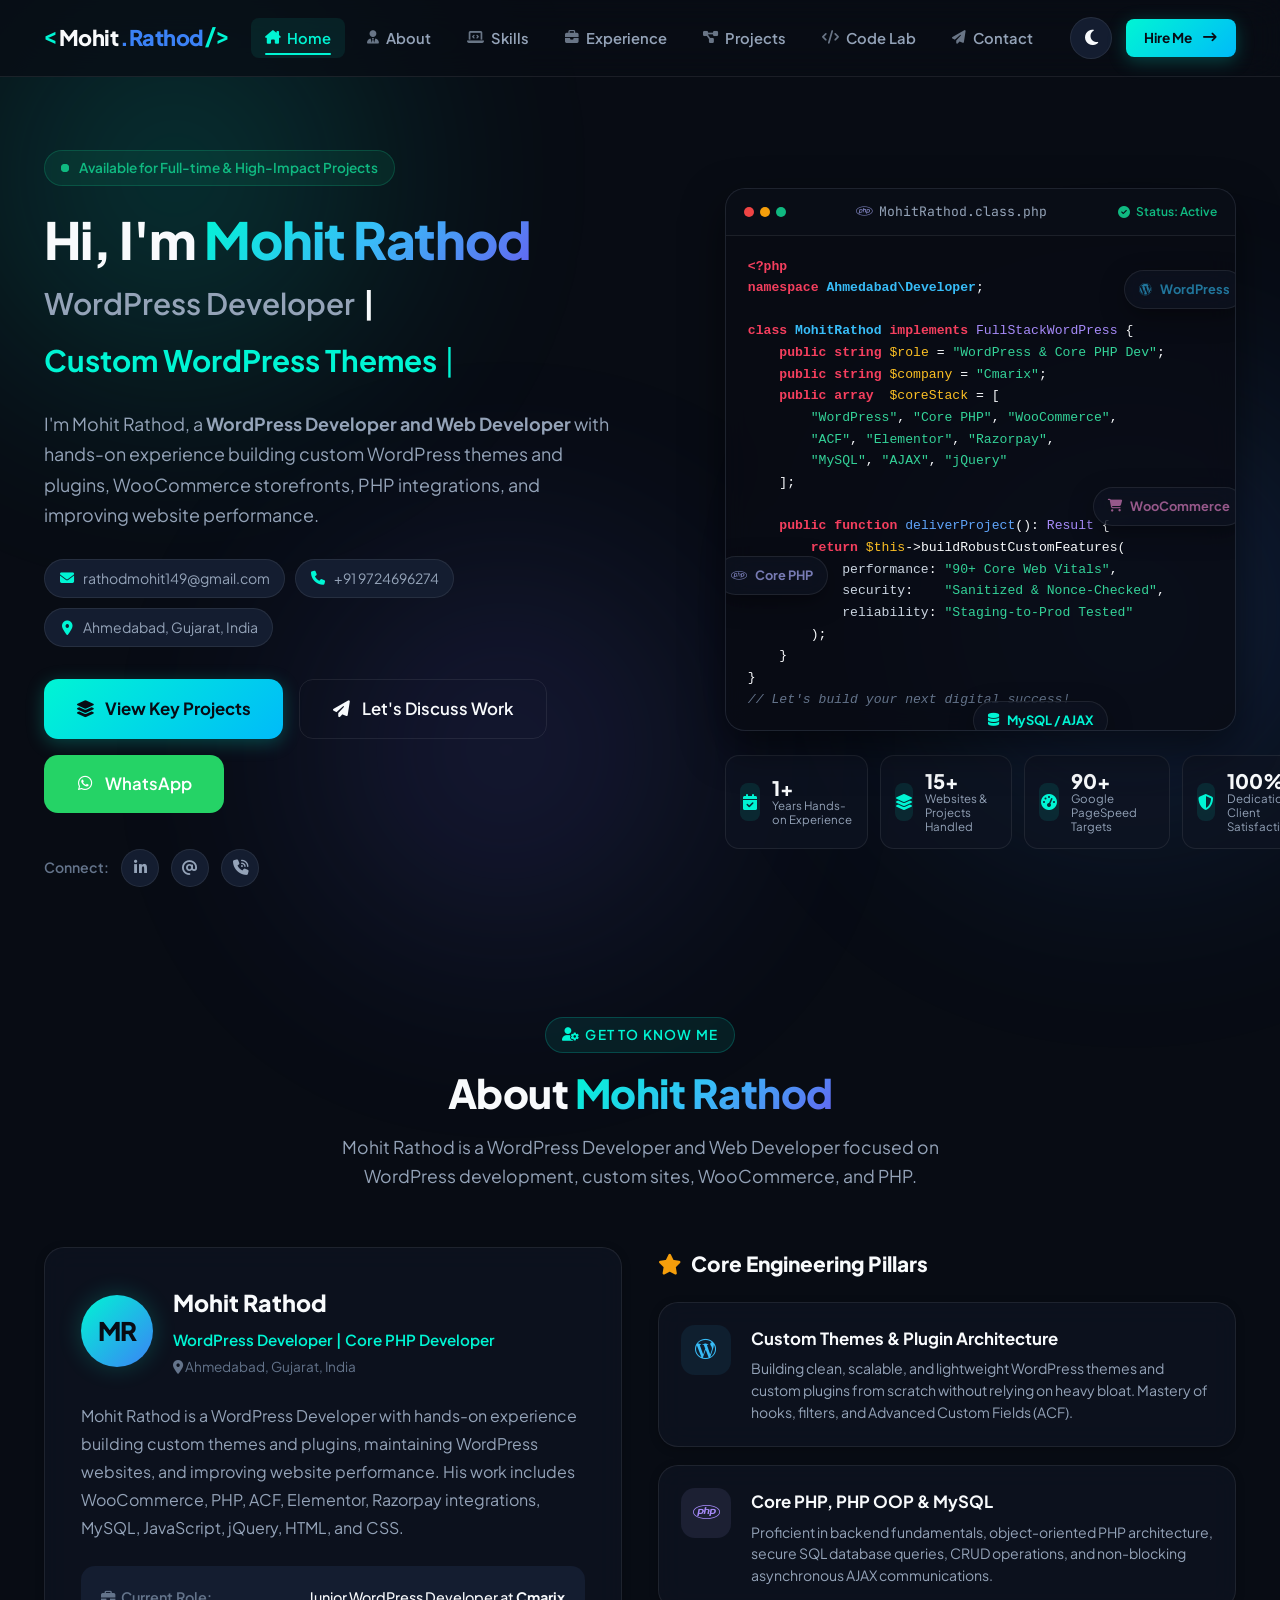
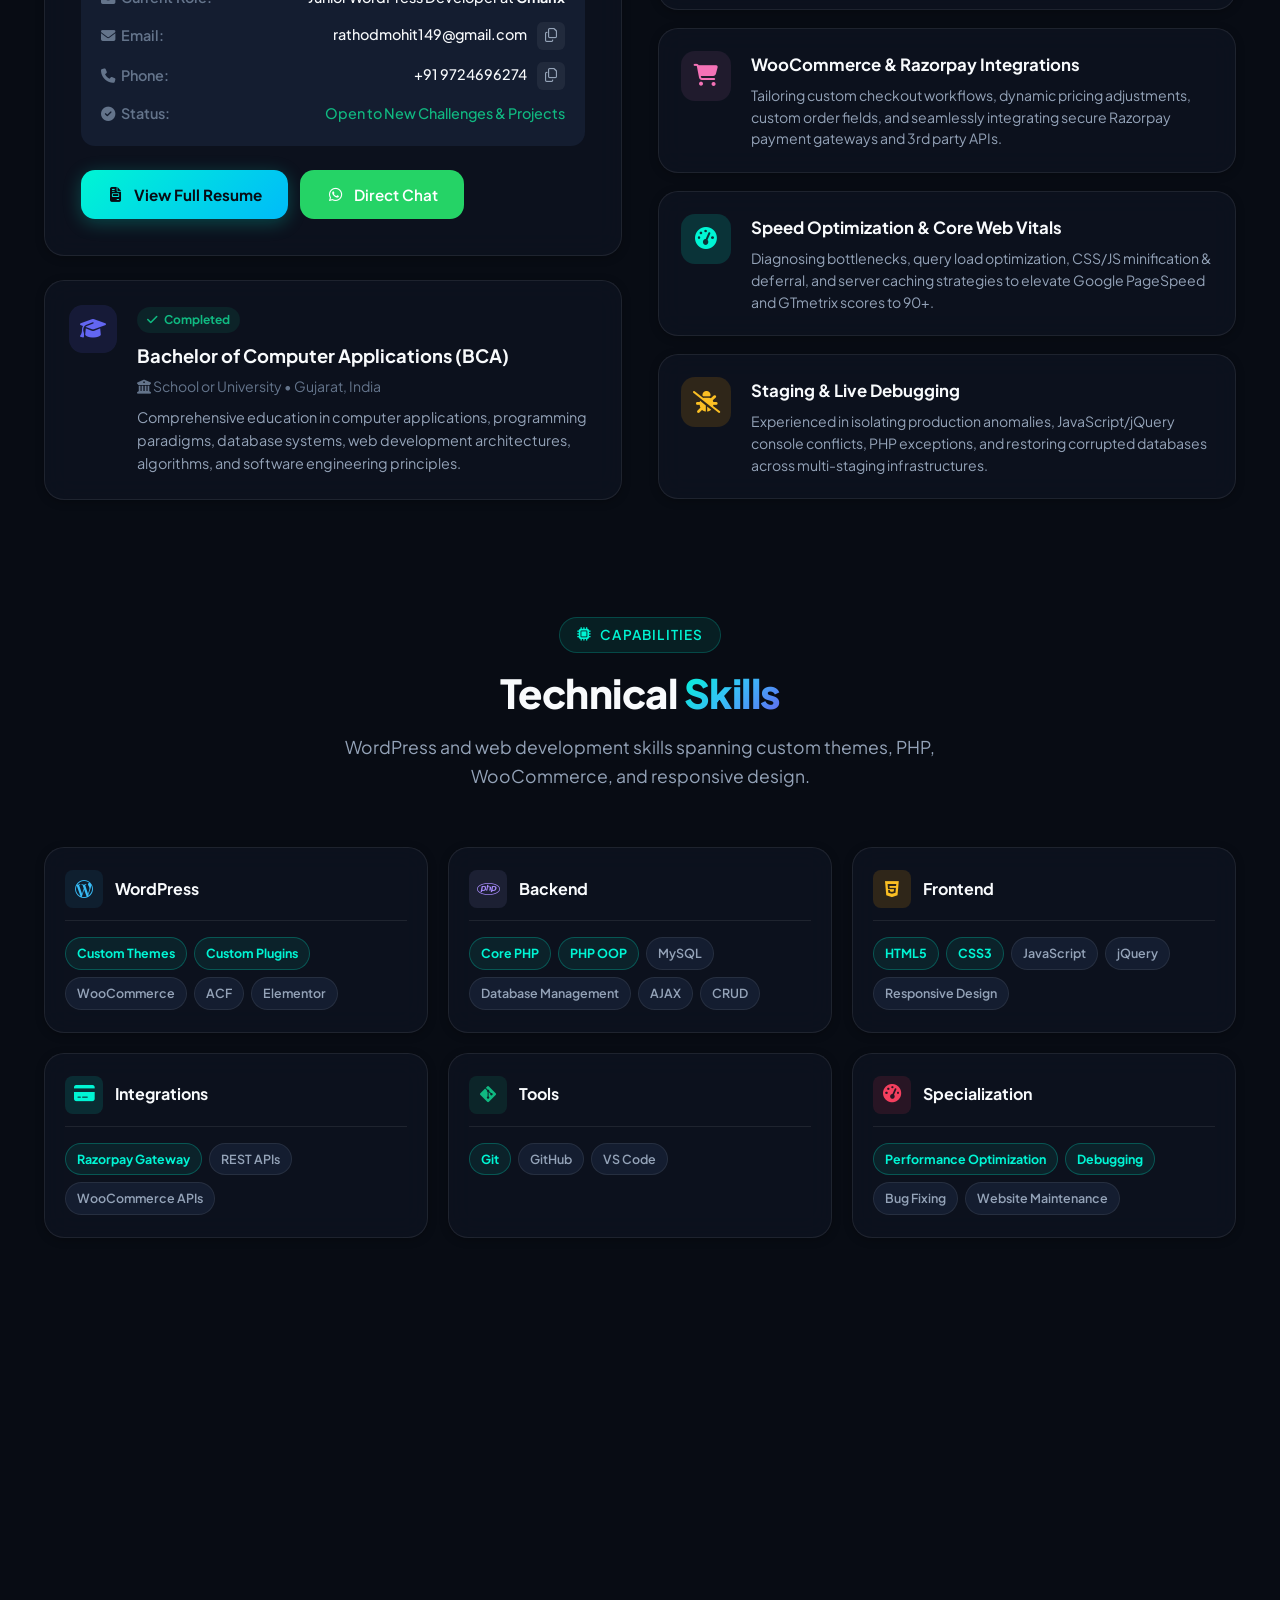
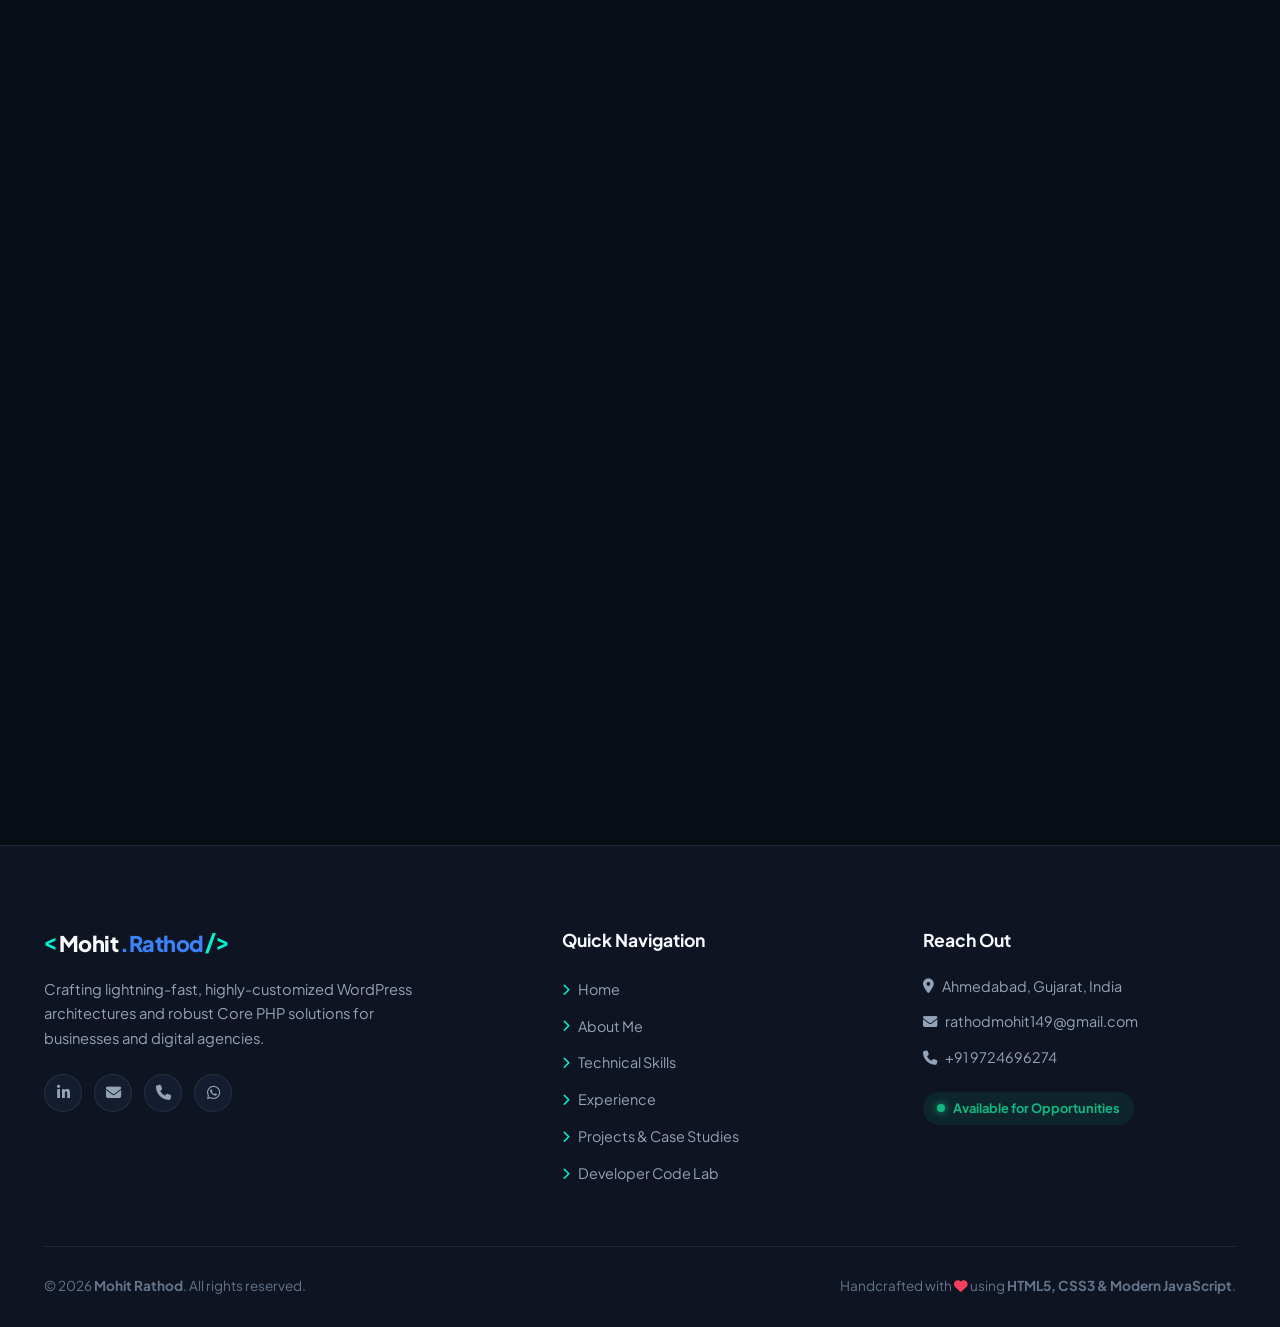
==== commit 2a4b048f: "animation code" ====
--- a/index.html
+++ b/index.html
@@ -47,7 +47,7 @@
     </noscript>
 
     <!-- Inlined Critical & Full CSS (Zero Render-Blocking Requests) -->
-    <style id="critical-main-css">@font-face{font-family:"Font Awesome 6 Free";font-style:normal;font-weight:400;font-display:swap;src:url("https://cdnjs.cloudflare.com/ajax/libs/font-awesome/6.5.1/webfonts/fa-regular-400.woff2") format("woff2")}@font-face{font-family:"Font Awesome 6 Free";font-style:normal;font-weight:900;font-display:swap;src:url("https://cdnjs.cloudflare.com/ajax/libs/font-awesome/6.5.1/webfonts/fa-solid-900.woff2") format("woff2")}@font-face{font-family:"Font Awesome 6 Brands";font-style:normal;font-weight:400;font-display:swap;src:url("https://cdnjs.cloudflare.com/ajax/libs/font-awesome/6.5.1/webfonts/fa-brands-400.woff2") format("woff2")}:root{--bg-primary:#080c14;--bg-secondary:#0e1422;--bg-tertiary:#141d30;--bg-card:rgba(14,20,34,0.72);--bg-card-hover:rgba(20,29,48,0.85);--bg-glass:rgba(255,255,255,0.03);--border-color:rgba(255,255,255,0.08);--border-hover:rgba(0,245,212,0.35);--border-subtle:rgba(255,255,255,0.05);--text-primary:#f8fafc;--text-secondary:#94a3b8;--text-muted:#64748b;--text-inverse:#080c14;--primary:#00f5d4;--primary-hover:#00d2b6;--primary-glow:rgba(0,245,212,0.25);--secondary:#3b82f6;--accent-indigo:#6366f1;--accent-purple:#8b5cf6;--accent-emerald:#10b981;--accent-amber:#f59e0b;--accent-rose:#f43f5e;--accent-cyan:#06b6d4;--brand-wp:#21759b;--brand-php:#777bb4;--brand-woo:#96588a;--brand-mysql:#00758f;--brand-whatsapp:#25d366;--shadow-sm:0 2px 8px rgba(0,0,0,0.25);--shadow-md:0 8px 24px rgba(0,0,0,0.35);--shadow-lg:0 16px 40px rgba(0,0,0,0.5);--shadow-glow:0 0 25px rgba(0,245,212,0.2);--font-sans:'Plus Jakarta Sans',system-ui,-apple-system,sans-serif;--font-mono:'JetBrains Mono',monospace;--radius-sm:8px;--radius-md:14px;--radius-lg:20px;--radius-full:9999px;--transition-fast:0.2s cubic-bezier(0.4,0,0.2,1);--transition-normal:0.3s cubic-bezier(0.4,0,0.2,1);--transition-smooth:0.5s cubic-bezier(0.16,1,0.3,1)}[data-theme="light"]{--bg-primary:#f8fafc;--bg-secondary:#ffffff;--bg-tertiary:#f1f5f9;--bg-card:rgba(255,255,255,0.88);--bg-card-hover:rgba(255,255,255,0.98);--bg-glass:rgba(0,0,0,0.02);--border-color:rgba(0,0,0,0.08);--border-hover:rgba(0,180,155,0.4);--border-subtle:rgba(0,0,0,0.04);--text-primary:#0f172a;--text-secondary:#475569;--text-muted:#64748b;--text-inverse:#f8fafc;--primary:#00b49b;--primary-hover:#009681;--primary-glow:rgba(0,180,155,0.2);--shadow-sm:0 2px 8px rgba(15,23,42,0.06);--shadow-md:0 8px 24px rgba(15,23,42,0.08);--shadow-lg:0 16px 40px rgba(15,23,42,0.12);--shadow-glow:0 0 25px rgba(0,180,155,0.15)}*,*::before,*::after{box-sizing:border-box;margin:0;padding:0}html{font-size:16px;scroll-behavior:smooth;scroll-padding-top:80px}body{font-family:var(--font-sans);background-color:var(--bg-primary);color:var(--text-primary);line-height:1.65;overflow-x:hidden;position:relative;transition:background-color var(--transition-normal),color var(--transition-normal)}a{color:inherit;text-decoration:none;transition:color var(--transition-fast)}.skip-link{position:fixed;top:-100px;left:16px;z-index:4000;padding:10px 14px;background:var(--primary);color:var(--text-inverse);border-radius:var(--radius-sm)}.skip-link:focus{top:12px}button{font-family:inherit;cursor:pointer;border:none;background:none;outline:none}input,textarea,select{font-family:inherit}ul,ol{list-style:none}img,svg{max-width:100%;display:block}.ambient-glow{position:fixed;border-radius:50%;filter:blur(120px);pointer-events:none;z-index:0;opacity:0.28;transition:opacity var(--transition-normal)}[data-theme="light"] .ambient-glow{opacity:0.15}.glow-1{top:-100px;left:-100px;width:550px;height:550px;background:radial-gradient(circle,var(--primary) 0%,rgba(0,245,212,0) 70%)}.glow-2{top:35%;right:-150px;width:600px;height:600px;background:radial-gradient(circle,var(--secondary) 0%,rgba(59,130,246,0) 70%)}.glow-3{bottom:-100px;left:20%;width:500px;height:500px;background:radial-gradient(circle,var(--accent-indigo) 0%,rgba(99,102,241,0) 70%)}.container{width:100%;max-width:1240px;margin-left:auto;margin-right:auto;padding-left:24px;padding-right:24px;position:relative;z-index:1}.section{padding:50px 0;position:relative}.section:not(.hero-section){content-visibility:auto;contain-intrinsic-size:auto 1000px}@keyframes hero-section-enter{from{transform:translateY(8px)}to{transform:translateY(0)}}@keyframes section-reveal{from{opacity:0.35;transform:translateY(20px)}to{opacity:1;transform:translateY(0)}}@media (prefers-reduced-motion:no-preference){.hero-section{animation:hero-section-enter 560ms cubic-bezier(0.16,1,0.3,1) both}@supports (animation-timeline:view()){.section:not(.hero-section){animation:section-reveal 1ms linear both;animation-timeline:view();animation-range:entry 0% entry 30%}}}.text-center{text-align:center}.gradient-text{background:linear-gradient(135deg,var(--primary) 0%,#38bdf8 50%,var(--accent-indigo) 100%);background-clip:text;-webkit-background-clip:text;-webkit-text-fill-color:transparent;display:inline-block}.text-success{color:var(--accent-emerald) !important}.text-danger{color:var(--accent-rose) !important}.text-whatsapp{color:var(--brand-whatsapp) !important}.glass-panel{background:var(--bg-card);backdrop-filter:blur(14px);-webkit-backdrop-filter:blur(14px);border:1px solid var(--border-color);border-radius:var(--radius-lg);box-shadow:var(--shadow-sm);transition:all var(--transition-normal)}.glass-panel:hover{border-color:var(--border-hover);box-shadow:var(--shadow-md)}.section-header{margin-bottom:56px}.section-tag{display:inline-flex;align-items:center;gap:8px;font-size:0.85rem;font-weight:600;text-transform:uppercase;letter-spacing:1.2px;padding:6px 16px;border-radius:var(--radius-full);background:rgba(0,245,212,0.08);color:var(--primary);border:1px solid rgba(0,245,212,0.2);margin-bottom:16px}.section-title{font-size:2.5rem;font-weight:800;line-height:1.2;margin-bottom:16px;letter-spacing:-0.5px}.section-subtitle{font-size:1.1rem;color:var(--text-secondary);max-width:640px;margin-left:auto;margin-right:auto}.btn{display:inline-flex;align-items:center;justify-content:center;gap:10px;font-size:0.95rem;font-weight:600;padding:12px 26px;border-radius:var(--radius-md);transition:all var(--transition-normal);position:relative;overflow:hidden;white-space:nowrap}.btn i,.contact-chip i,.social-link i,.stat-icon-wrap i,.section-tag i{display:inline-block;width:1.15em;text-align:center;flex-shrink:0}.btn-sm{padding:8px 18px;font-size:0.85rem;border-radius:var(--radius-sm)}.btn-lg{padding:15px 32px;font-size:1.05rem;border-radius:var(--radius-md)}.btn-primary{background:linear-gradient(135deg,var(--primary) 0%,#00bbf9 100%);color:#080c14;font-weight:700;box-shadow:0 4px 18px var(--primary-glow)}.btn-primary:hover{transform:translateY(-2px);box-shadow:0 8px 25px rgba(0,245,212,0.4);color:#080c14}.btn-outline{background:transparent;color:var(--text-primary);border:1px solid var(--border-color)}.btn-outline:hover{background:var(--bg-tertiary);border-color:var(--primary);color:var(--primary);transform:translateY(-2px)}.btn-whatsapp{background:#25d366;color:#ffffff !important;font-weight:600}.btn-whatsapp:hover{background:#20ba59;transform:translateY(-2px);box-shadow:0 6px 20px rgba(37,211,102,0.35)}.copy-btn{display:inline-flex;align-items:center;justify-content:center;width:28px;height:28px;border-radius:6px;background:rgba(255,255,255,0.06);color:var(--text-secondary);font-size:0.85rem;margin-left:8px;transition:all var(--transition-fast)}.copy-btn:hover{background:var(--primary);color:#080c14}.site-header{position:fixed;top:0;left:0;width:100%;z-index:1000;background:rgba(8,12,20,0.75);backdrop-filter:blur(16px);-webkit-backdrop-filter:blur(16px);border-bottom:1px solid var(--border-color);transition:background-color var(--transition-normal),box-shadow var(--transition-normal)}[data-theme="light"] .site-header{background:rgba(255,255,255,0.85)}.header-container{display:flex;align-items:center;justify-content:space-between;height:76px}.brand-logo{display:inline-flex;align-items:center;font-size:1.35rem;font-weight:800;letter-spacing:-0.5px}.logo-symbol{color:var(--primary);font-family:var(--font-mono)}.logo-text{color:var(--text-primary);margin:0 2px}.logo-accent{color:var(--secondary)}.nav-menu{display:flex;align-items:center}.nav-list{display:flex;align-items:center;gap:8px}.nav-link{display:inline-flex;align-items:center;gap:7px;font-size:0.92rem;font-weight:600;color:var(--text-secondary);padding:8px 14px;border-radius:var(--radius-sm);transition:all var(--transition-fast)}.nav-link i{font-size:0.85rem;opacity:0.7;transition:opacity var(--transition-fast)}.nav-link:hover{color:var(--text-primary);background:rgba(255,255,255,0.05)}.nav-link.active{color:var(--primary);background:rgba(0,245,212,0.08)}.nav-link.active i{opacity:1}.header-actions{display:flex;align-items:center;gap:14px}.theme-toggle-btn{display:inline-flex;align-items:center;justify-content:center;width:42px;height:42px;border-radius:var(--radius-full);background:var(--bg-tertiary);border:1px solid var(--border-color);color:var(--text-primary);font-size:1.1rem;transition:all var(--transition-normal)}.theme-toggle-btn:hover{border-color:var(--primary);color:var(--primary);transform:rotate(15deg)}.icon-sun{display:none;color:#f59e0b}[data-theme="light"] .icon-moon{display:none}[data-theme="light"] .icon-sun{display:inline-block}.mobile-menu-btn{display:none;flex-direction:column;justify-content:center;gap:5px;width:40px;height:40px;padding:8px;border-radius:var(--radius-sm);background:var(--bg-tertiary);border:1px solid var(--border-color)}.mobile-menu-btn .bar{width:100%;height:2px;background:var(--text-primary);border-radius:2px;transition:all var(--transition-fast)}.hero-section{padding-top:150px;padding-bottom:80px;min-height:100vh;display:flex;align-items:center;overflow:hidden}.hero-container{display:grid;grid-template-columns:minmax(0,1.1fr) minmax(0,0.9fr);gap:56px;align-items:center}.hero-container>*{min-width:0}.hero-badge{display:inline-flex;align-items:center;gap:10px;padding:6px 16px;border-radius:var(--radius-full);background:rgba(16,185,129,0.1);border:1px solid rgba(16,185,129,0.25);color:var(--accent-emerald);font-size:0.85rem;font-weight:600;margin-bottom:24px}.status-pulse{position:relative;width:8px;height:8px;border-radius:50%;background:var(--accent-emerald);flex-shrink:0}.status-pulse::after{content:'';position:absolute;top:0;left:0;width:100%;height:100%;border-radius:50%;background:var(--accent-emerald);animation:pulse-ring 2s cubic-bezier(0.215,0.61,0.355,1) infinite;pointer-events:none}@keyframes pulse-ring{0%{transform:scale(1);opacity:0.8}70%{transform:scale(2.6);opacity:0}100%{transform:scale(2.6);opacity:0}}.hero-title{font-size:3.2rem;font-weight:800;line-height:1.15;letter-spacing:-1px;margin-bottom:10px;contain:layout}.hero-role-wrapper{display:flex;flex-wrap:wrap;align-items:center;gap:8px;font-size:1.85rem;font-weight:700;color:var(--text-primary);margin-bottom:24px;min-height:2.2em;contain:layout}.hero-static-prefix{color:var(--text-secondary);font-weight:600}.typed-text-target{color:var(--primary)}.cursor-blink{color:var(--primary);animation:blink 1s infinite;font-weight:400}@keyframes blink{0%,50%{opacity:1}51%,100%{opacity:0}}.hero-pitch{font-size:1.12rem;color:var(--text-secondary);line-height:1.7;margin-bottom:28px;max-width:580px}.hero-chips{display:flex;flex-wrap:wrap;gap:10px;margin-bottom:32px}.contact-chip{display:inline-flex;align-items:center;gap:8px;padding:7px 14px;border-radius:var(--radius-full);background:var(--bg-tertiary);border:1px solid var(--border-color);font-size:0.88rem;color:var(--text-secondary);transition:all var(--transition-fast)}.contact-chip i{color:var(--primary)}.contact-chip:hover{border-color:var(--primary);color:var(--text-primary);background:rgba(0,245,212,0.08)}.location-chip{cursor:default}.hero-actions{display:flex;flex-wrap:wrap;gap:16px;margin-bottom:36px}.hero-socials{display:flex;align-items:center;gap:12px}.social-label{font-size:0.88rem;font-weight:600;color:var(--text-muted)}.social-link{display:inline-flex;align-items:center;justify-content:center;width:38px;height:38px;border-radius:var(--radius-full);background:var(--bg-tertiary);border:1px solid var(--border-color);color:var(--text-secondary);font-size:0.95rem;transition:all var(--transition-fast)}.social-link:hover{color:var(--primary);border-color:var(--primary);background:rgba(0,245,212,0.1);transform:translateY(-2px)}.hero-visual{position:relative}.developer-card{position:relative;padding:0;overflow:hidden;box-shadow:var(--shadow-lg)}.card-header-bar{display:flex;align-items:center;justify-content:space-between;padding:12px 18px;background:rgba(0,0,0,0.25);border-bottom:1px solid var(--border-color)}.window-dots{display:flex;gap:6px}.dot{width:10px;height:10px;border-radius:50%}.dot.red{background:#ef4444}.dot.yellow{background:#f59e0b}.dot.green{background:#10b981}.card-tab-title{display:inline-flex;align-items:center;gap:7px;font-family:var(--font-mono);font-size:0.82rem;color:var(--text-secondary)}.code-icon{color:var(--brand-php)}.card-status-badge{display:inline-flex;align-items:center;gap:6px;font-size:0.75rem;font-weight:600;color:var(--accent-emerald)}.card-body-code{padding:20px 22px;font-family:var(--font-mono);font-size:0.82rem;line-height:1.65;background:rgba(0,0,0,0.35);overflow-x:auto}[data-theme="light"] .card-body-code{background:#0f172a;color:#f8fafc}.code-keyword{color:#f43f5e;font-weight:600}.code-class{color:#38bdf8;font-weight:700}.code-type{color:#a78bfa}.code-var{color:#fbbf24}.code-string{color:#34d399}.code-fn{color:#60a5fa}.code-param{color:#cbd5e1}.code-comment{color:#64748b;font-style:italic}.floating-tech-badge{position:absolute;display:inline-flex;align-items:center;gap:8px;padding:8px 14px;border-radius:var(--radius-full);background:var(--bg-card);backdrop-filter:blur(12px);border:1px solid var(--border-color);box-shadow:var(--shadow-md);font-size:0.8rem;font-weight:700;transition:all var(--transition-normal)}.floating-tech-badge:hover{transform:translateY(-4px) scale(1.05)}.badge-wp{top:15%;right:-10px;color:var(--brand-wp)}.badge-php{bottom:25%;left:-10px;color:var(--brand-php)}.badge-woo{top:55%;right:-10px;color:var(--brand-woo)}.badge-ajax{bottom:-10px;right:25%;color:var(--primary)}.hero-stats-banner{display:grid;grid-template-columns:repeat(4,1fr);gap:12px;margin-top:24px}.stat-item{display:flex;align-items:center;gap:12px;padding:14px;background:var(--bg-card);border:1px solid var(--border-color);border-radius:var(--radius-md);transition:all var(--transition-fast)}.stat-item:hover{border-color:var(--primary);transform:translateY(-2px)}.stat-icon-wrap{width:38px;height:38px;border-radius:var(--radius-sm);background:rgba(0,245,212,0.1);color:var(--primary);display:flex;align-items:center;justify-content:center;font-size:1rem}.stat-info{display:flex;flex-direction:column}.stat-number{font-size:1.25rem;font-weight:800;color:var(--text-primary);line-height:1.1}.stat-label{font-size:0.72rem;color:var(--text-secondary);line-height:1.2}.about-grid{display:grid;grid-template-columns:1fr 1fr;gap:36px;align-items:start}.about-grid>*{min-width:0}.bio-card{padding:36px;margin-bottom:24px}.bio-header{display:flex;align-items:center;gap:20px;margin-bottom:24px}.bio-avatar-glow{width:72px;height:72px;border-radius:var(--radius-full);background:linear-gradient(135deg,var(--primary) 0%,var(--secondary) 100%);display:flex;align-items:center;justify-content:center;box-shadow:var(--shadow-glow);flex-shrink:0}.bio-initials{font-size:1.6rem;font-weight:900;color:#080c14;letter-spacing:-1px}.bio-headline h3{font-size:1.45rem;font-weight:800;margin-bottom:4px}.bio-role{font-size:0.95rem;font-weight:600;color:var(--primary);margin-bottom:4px}.bio-location{font-size:0.85rem;color:var(--text-muted)}.bio-text{font-size:1rem;color:var(--text-secondary);line-height:1.75;margin-bottom:24px}.bio-meta-list{display:flex;flex-direction:column;gap:12px;padding:20px;background:var(--bg-tertiary);border-radius:var(--radius-md);margin-bottom:24px}.meta-item{display:flex;align-items:center;justify-content:space-between;font-size:0.9rem;gap:12px}.meta-label{color:var(--text-muted);font-weight:600;display:inline-flex;align-items:center;gap:6px}.meta-val{color:var(--text-primary);font-weight:500;text-align:right}.bio-footer-actions{display:flex;gap:12px;flex-wrap:wrap}.education-card{display:flex;gap:20px;padding:24px;align-items:flex-start}.edu-icon{width:48px;height:48px;border-radius:var(--radius-md);background:rgba(99,102,241,0.12);color:var(--accent-indigo);display:flex;align-items:center;justify-content:center;font-size:1.3rem;flex-shrink:0}.edu-badge{display:inline-flex;align-items:center;gap:6px;font-size:0.75rem;font-weight:700;color:var(--accent-emerald);background:rgba(16,185,129,0.1);padding:3px 10px;border-radius:var(--radius-full);margin-bottom:8px}.edu-title{font-size:1.15rem;font-weight:700;margin-bottom:4px}.edu-institution{font-size:0.88rem;color:var(--text-muted);margin-bottom:8px}.edu-desc{font-size:0.9rem;color:var(--text-secondary);line-height:1.6}.pillars-title{font-size:1.3rem;font-weight:800;margin-bottom:20px;display:flex;align-items:center;gap:10px}.pillars-title i{color:var(--accent-amber)}.pillar-card{display:flex;gap:20px;padding:22px;margin-bottom:18px;align-items:flex-start}.pillar-icon{width:50px;height:50px;border-radius:var(--radius-md);display:flex;align-items:center;justify-content:center;font-size:1.35rem;flex-shrink:0}.bg-wp{background:rgba(33,117,155,0.15);color:#38bdf8}.bg-php{background:rgba(119,123,180,0.15);color:#a78bfa}.bg-cart{background:rgba(150,88,138,0.15);color:#f472b6}.bg-speed{background:rgba(0,245,212,0.15);color:var(--primary)}.bg-debug{background:rgba(245,158,11,0.15);color:#fbbf24}.pillar-body h4{font-size:1.05rem;font-weight:700;margin-bottom:6px}.pillar-body p{font-size:0.88rem;color:var(--text-secondary);line-height:1.55}.skills-cloud-wrap{display:none}.skills-compact-grid{display:grid;grid-template-columns:repeat(3,1fr);gap:20px}.skill-compact-card{padding:22px 20px;transition:all var(--transition-normal)}.skill-compact-card:hover{transform:translateY(-4px);border-color:var(--border-hover)}.skill-compact-header{display:flex;align-items:center;gap:12px;margin-bottom:16px;padding-bottom:12px;border-bottom:1px solid var(--border-color)}.skill-compact-icon{width:38px;height:38px;border-radius:var(--radius-sm);display:flex;align-items:center;justify-content:center;font-size:1.15rem;flex-shrink:0}.skill-compact-header h3{font-size:1rem;font-weight:700;color:var(--text-primary)}.skill-tags-wrap{display:flex;flex-wrap:wrap;gap:7px}.skill-tag{display:inline-flex;align-items:center;font-size:0.78rem;font-weight:600;padding:5px 11px;border-radius:var(--radius-full);background:var(--bg-tertiary);color:var(--text-secondary);border:1px solid var(--border-color);transition:all var(--transition-fast);cursor:default}.skill-tag:hover{color:var(--text-primary);border-color:var(--primary);background:rgba(0,245,212,0.08)}.skill-tag.tag-primary{background:rgba(0,245,212,0.07);border-color:rgba(0,245,212,0.25);color:var(--primary);font-weight:700}.skill-tag.tag-primary:hover{background:rgba(0,245,212,0.16)}.skills-categories-grid{display:none}.timeline-wrapper{position:relative;max-width:920px;margin:0 auto}.timeline-line{position:absolute;top:20px;bottom:20px;left:24px;width:3px;background:linear-gradient(180deg,var(--primary) 0%,var(--secondary) 50%,rgba(99,102,241,0.1) 100%);border-radius:3px}.timeline-item{position:relative;display:flex;gap:32px;margin-bottom:40px}.timeline-marker{position:relative;width:50px;height:50px;border-radius:50%;background:var(--bg-secondary);border:2px solid var(--primary);box-shadow:0 0 15px var(--primary-glow);display:flex;align-items:center;justify-content:center;color:var(--primary);font-size:1.15rem;flex-shrink:0;z-index:2}.timeline-content{flex-grow:1;padding:36px}.timeline-top-bar{margin-bottom:16px}.badge-present{display:inline-flex;align-items:center;gap:6px;font-size:0.75rem;font-weight:700;color:var(--primary);background:rgba(0,245,212,0.1);border:1px solid rgba(0,245,212,0.25);padding:4px 12px;border-radius:var(--radius-full);margin-bottom:10px}.role-title{font-size:1.55rem;font-weight:800;margin-bottom:8px}.company-meta{display:flex;flex-wrap:wrap;align-items:center;gap:8px;font-size:0.95rem;color:var(--text-secondary)}.company-name{font-weight:700;color:var(--primary)}.meta-separator{color:var(--border-color)}.exp-overview{font-size:1rem;color:var(--text-secondary);line-height:1.7;margin-bottom:24px}.duties-heading{font-size:1.05rem;font-weight:700;margin-bottom:14px;display:flex;align-items:center;gap:8px;color:var(--text-primary)}.duties-heading i{color:var(--primary)}.responsibilities-list{display:flex;flex-direction:column;gap:12px;margin-bottom:28px}.responsibilities-list li{display:flex;align-items:flex-start;gap:12px;font-size:0.92rem;color:var(--text-secondary);line-height:1.6}.list-bullet-icon{font-size:0.75rem;color:var(--primary);margin-top:6px;flex-shrink:0}.exp-tags-wrap{padding-top:20px;border-top:1px solid var(--border-color)}.tags-label{display:block;font-size:0.85rem;font-weight:600;color:var(--text-muted);margin-bottom:12px}.tags-container{display:flex;flex-wrap:wrap;gap:8px}.tech-tag{font-size:0.8rem;font-weight:600;padding:5px 12px;border-radius:var(--radius-sm);background:var(--bg-tertiary);color:var(--text-secondary);border:1px solid var(--border-color)}.project-filter-wrap{display:flex;flex-wrap:wrap;justify-content:center;gap:12px;margin-bottom:48px}.filter-btn{display:inline-flex;align-items:center;gap:8px;padding:10px 22px;border-radius:var(--radius-full);background:var(--bg-card);border:1px solid var(--border-color);color:var(--text-secondary);font-size:0.9rem;font-weight:600;transition:all var(--transition-normal)}.filter-btn:hover{border-color:var(--primary);color:var(--text-primary)}.filter-btn.active{background:linear-gradient(135deg,var(--primary) 0%,#00bbf9 100%);color:#080c14;font-weight:700;border-color:transparent;box-shadow:0 4px 15px var(--primary-glow)}.projects-grid{display:grid;grid-template-columns:repeat(3,1fr);gap:28px;align-items:stretch}.project-card{display:flex;flex-direction:column;overflow:hidden;height:100%;min-height:0;transition:all var(--transition-normal)}.project-card:hover{transform:translateY(-6px)}.project-card-banner{position:relative;padding:20px 20px 10px 20px;background:linear-gradient(180deg,rgba(0,245,212,0.06) 0%,rgba(0,0,0,0.2) 100%);border-bottom:1px solid var(--border-color);flex-shrink:0}.banner-top{display:flex;justify-content:space-between;align-items:center;margin-bottom:14px}.project-badge{font-size:0.75rem;font-weight:700;color:var(--primary);background:rgba(0,245,212,0.12);padding:4px 10px;border-radius:var(--radius-full)}.project-cat-pill{font-size:0.75rem;color:var(--text-muted)}.project-mockup-graphic{background:var(--bg-secondary);border-radius:var(--radius-sm);border:1px solid var(--border-color);overflow:hidden;min-height:120px}.browser-bar{display:flex;align-items:center;padding:6px 12px;background:rgba(0,0,0,0.35);border-bottom:1px solid var(--border-color);gap:6px;min-width:0}.browser-address{margin-left:6px;font-size:0.65rem;font-family:var(--font-mono);color:var(--text-muted);overflow:hidden;text-overflow:ellipsis;white-space:nowrap;flex:1;min-width:0}.browser-screen{padding:16px;background:var(--bg-primary)}.mock-layout{display:flex;flex-direction:column;gap:8px}.mock-header{height:8px;width:40%;background:rgba(255,255,255,0.12);border-radius:4px}.mock-hero{display:flex;flex-direction:column;gap:6px;padding:12px;background:rgba(0,245,212,0.05);border-radius:6px;border:1px dashed rgba(0,245,212,0.2)}.mock-text.title{height:10px;width:65%;background:var(--primary);border-radius:4px;opacity:0.8}.mock-text.subtitle{height:6px;width:85%;background:rgba(255,255,255,0.15);border-radius:4px}.mock-btn{height:12px;width:50px;background:var(--secondary);border-radius:4px;margin-top:4px}.mock-cards{display:flex;gap:6px}.mock-card{flex:1;height:24px;background:rgba(255,255,255,0.08);border-radius:4px}.project-card-body{padding:24px;display:flex;flex-direction:column;flex-grow:1;min-height:0}.project-card-title{font-size:1.1rem;font-weight:700;margin-bottom:10px;line-height:1.35;overflow-wrap:break-word}.project-summary{font-size:0.875rem;color:var(--text-secondary);line-height:1.6;margin-bottom:18px;flex-grow:1}.project-stack-tags{display:flex;flex-wrap:wrap;gap:6px;margin-bottom:20px}.stack-badge{font-size:0.7rem;font-weight:600;padding:3px 8px;border-radius:4px;background:var(--bg-tertiary);color:var(--text-secondary);border:1px solid var(--border-subtle);white-space:nowrap}.project-card-actions{display:flex;flex-wrap:wrap;gap:10px;margin-top:auto;align-items:center}.code-terminal-card{overflow:hidden;box-shadow:var(--shadow-lg)}.code-terminal-header{display:flex;align-items:center;justify-content:space-between;padding:12px 20px;background:rgba(0,0,0,0.35);border-bottom:1px solid var(--border-color);flex-wrap:wrap;gap:12px}.terminal-dots{display:flex;gap:6px}.code-tabs-nav{display:flex;gap:8px;flex-wrap:wrap}.code-tab-btn{display:inline-flex;align-items:center;gap:8px;padding:8px 16px;border-radius:var(--radius-sm);font-size:0.84rem;font-weight:600;color:var(--text-secondary);background:transparent;border:1px solid transparent;transition:all var(--transition-fast)}.code-tab-btn:hover{color:var(--text-primary);background:rgba(255,255,255,0.05)}.code-tab-btn.active{color:var(--primary);background:var(--bg-tertiary);border-color:var(--border-color)}.btn-copy-code{display:inline-flex;align-items:center;gap:6px;padding:7px 14px;border-radius:var(--radius-sm);background:var(--bg-tertiary);border:1px solid var(--border-color);color:var(--text-secondary);font-size:0.82rem;font-weight:600;transition:all var(--transition-fast)}.btn-copy-code:hover{color:var(--primary);border-color:var(--primary)}.code-terminal-body{background:#070a10;padding:24px}[data-theme="light"] .code-terminal-body{background:#0b111e;color:#f8fafc}.code-snippet-panel{display:none}.code-snippet-panel.active{display:block}.snippet-meta-bar{display:flex;justify-content:space-between;font-size:0.78rem;color:var(--text-muted);font-family:var(--font-mono);padding-bottom:12px;margin-bottom:16px;border-bottom:1px dashed rgba(255,255,255,0.1)}.meta-verified{color:var(--accent-emerald)}.code-terminal-body pre{margin:0;overflow-x:auto}.code-terminal-body code{font-family:var(--font-mono);font-size:0.88rem;line-height:1.7;color:#e2e8f0}.contact-layout-grid{display:grid;grid-template-columns:1fr 1.2fr;gap:36px;align-items:start}.contact-card-highlight{padding:36px}.contact-card-highlight h3{font-size:1.45rem;font-weight:800;margin-bottom:12px}.contact-intro{font-size:0.95rem;color:var(--text-secondary);line-height:1.7;margin-bottom:28px}.contact-methods{display:flex;flex-direction:column;gap:16px}.method-card{display:flex;align-items:center;gap:16px;padding:14px 18px;background:var(--bg-tertiary);border:1px solid var(--border-color);border-radius:var(--radius-md);transition:all var(--transition-fast)}.method-card:hover{border-color:var(--primary);transform:translateX(4px)}.method-icon{width:44px;height:44px;border-radius:var(--radius-md);display:flex;align-items:center;justify-content:center;font-size:1.15rem;flex-shrink:0}.bg-phone{background:rgba(59,130,246,0.15);color:#60a5fa}.bg-email{background:rgba(0,245,212,0.15);color:var(--primary)}.bg-whatsapp{background:rgba(37,211,102,0.15);color:#25d366}.bg-location{background:rgba(245,158,11,0.15);color:#fbbf24}.bg-linkedin{background:rgba(10,102,194,0.15);color:#38bdf8}.method-details{display:flex;flex-direction:column;flex-grow:1;min-width:0}.method-title{font-size:0.78rem;font-weight:600;color:var(--text-muted)}.method-value{font-size:0.95rem;font-weight:700;color:var(--text-primary);overflow-wrap:anywhere}.form-container{padding:36px}.form-top-bar{display:flex;justify-content:space-between;align-items:center;margin-bottom:24px;padding-bottom:14px;border-bottom:1px solid var(--border-color)}.form-top-bar h3{font-size:1.35rem;font-weight:800}.form-badge{font-size:0.78rem;font-weight:700;color:var(--primary);background:rgba(0,245,212,0.1);padding:4px 10px;border-radius:var(--radius-full)}.form-alert-box{padding:14px 18px;border-radius:var(--radius-sm);font-size:0.92rem;font-weight:500;margin-bottom:20px;display:flex;align-items:center;gap:10px}.alert-success{background:rgba(16,185,129,0.12);border:1px solid rgba(16,185,129,0.3);color:var(--accent-emerald)}.alert-danger{background:rgba(244,63,94,0.12);border:1px solid rgba(244,63,94,0.3);color:var(--accent-rose)}.form-grid{display:grid;grid-template-columns:1fr 1fr;gap:18px}.form-group{margin-bottom:20px}.form-group label{display:block;font-size:0.88rem;font-weight:600;color:var(--text-primary);margin-bottom:8px}.req{color:var(--accent-rose)}.form-control{width:100%;padding:13px 16px;background:var(--bg-tertiary);border:1px solid var(--border-color);border-radius:var(--radius-sm);color:var(--text-primary);font-size:0.95rem;transition:all var(--transition-fast)}.form-control:focus{outline:none;border-color:var(--primary);box-shadow:0 0 0 3px rgba(0,245,212,0.15);background:var(--bg-secondary)}.field-error{display:block;color:var(--accent-rose);font-size:0.78rem;margin-top:5px}.btn-submit{width:100%;padding:15px;font-size:1rem}.modal-overlay{position:fixed;top:0;left:0;width:100%;height:100%;background:rgba(4,7,12,0.85);backdrop-filter:blur(12px);-webkit-backdrop-filter:blur(12px);z-index:2000;display:none;align-items:center;justify-content:center;padding:24px;opacity:0;transition:opacity var(--transition-normal)}.modal-overlay.open{display:flex;opacity:1}.modal-dialog{width:100%;max-width:720px;max-height:90vh;display:flex;flex-direction:column;background:var(--bg-secondary);border:1px solid var(--border-color);border-radius:var(--radius-lg);box-shadow:var(--shadow-lg);transform:scale(0.95);transition:transform var(--transition-normal);overflow:hidden}.modal-dialog-lg{max-width:900px}.modal-overlay.open .modal-dialog{transform:scale(1)}.modal-header{display:flex;align-items:flex-start;justify-content:space-between;padding:24px 28px;border-bottom:1px solid var(--border-color)}.modal-badge{display:inline-block;font-size:0.75rem;font-weight:700;color:var(--primary);background:rgba(0,245,212,0.1);padding:3px 10px;border-radius:var(--radius-full);margin-bottom:6px}.modal-title{font-size:1.45rem;font-weight:800}.modal-subtitle{font-size:0.88rem;color:var(--text-muted)}.modal-close-btn{font-size:2rem;color:var(--text-muted);line-height:1;transition:color var(--transition-fast)}.modal-close-btn:hover{color:var(--primary)}.modal-body{padding:28px;overflow-y:auto;display:flex;flex-direction:column;gap:22px}.modal-meta-box{display:grid;grid-template-columns:1fr 1fr;gap:14px;padding:16px;background:var(--bg-tertiary);border-radius:var(--radius-sm)}.modal-section h4{font-size:1.05rem;font-weight:700;margin-bottom:10px;display:flex;align-items:center;gap:8px;color:var(--primary)}.modal-desc-text{font-size:0.95rem;color:var(--text-secondary);line-height:1.7}.modal-achievements-list{display:flex;flex-direction:column;gap:8px}.modal-achievements-list li{font-size:0.92rem;color:var(--text-secondary);line-height:1.6;padding-left:18px;position:relative}.modal-achievements-list li::before{content:"▹";position:absolute;left:0;color:var(--primary)}.modal-stack-chips{display:flex;flex-wrap:wrap;gap:8px}.modal-footer{display:flex;justify-content:flex-end;gap:12px;padding:18px 28px;border-top:1px solid var(--border-color);background:var(--bg-tertiary)}.resume-sheet{background:#ffffff;color:#1e293b;padding:32px;border-radius:var(--radius-sm);box-shadow:0 4px 14px rgba(0,0,0,0.1)}.resume-sheet-header{display:flex;justify-content:space-between;align-items:flex-start}.resume-name-title h2{font-size:1.9rem;font-weight:900;color:#0f172a;letter-spacing:-0.5px}.resume-role-tag{font-size:1rem;font-weight:700;color:#0284c7;margin-top:4px}.resume-contact-block{font-size:0.85rem;color:#475569;text-align:right;line-height:1.6}.resume-contact-block i{color:#0284c7;margin-right:4px}.resume-divider{height:2px;background:#e2e8f0;margin:18px 0}.resume-sheet-grid{display:grid;grid-template-columns:1.3fr 0.9fr;gap:28px}.resume-section-h4{font-size:0.95rem;font-weight:800;color:#0f172a;border-bottom:1.5px solid #cbd5e1;padding-bottom:5px;margin-bottom:14px;display:flex;align-items:center;gap:7px}.resume-section-h4 i{color:#0284c7}.resume-item{margin-bottom:16px}.item-head{display:flex;justify-content:space-between;font-size:0.95rem;color:#0f172a}.item-date{font-size:0.82rem;color:#64748b}.item-sub{font-size:0.85rem;color:#0284c7;margin-bottom:6px}.item-list{list-style:disc;padding-left:18px;font-size:0.84rem;color:#334155;line-height:1.55}.item-desc{font-size:0.84rem;color:#334155;line-height:1.5}.resume-summary-text{font-size:0.85rem;color:#334155;line-height:1.6}.skills-mini-list p{font-size:0.84rem;color:#334155;margin-bottom:8px;line-height:1.5}.status-pill{font-size:0.75rem;font-weight:700}.site-footer{background:var(--bg-secondary);border-top:1px solid var(--border-color);padding:80px 0 30px 0;position:relative;z-index:1}.footer-top{display:grid;grid-template-columns:1.5fr 1fr 1fr;gap:48px;margin-bottom:60px}.footer-tagline{font-size:0.92rem;color:var(--text-secondary);line-height:1.65;margin:16px 0 24px 0;max-width:380px}.footer-socials{display:flex;gap:12px}.footer-socials a{display:inline-flex;align-items:center;justify-content:center;width:38px;height:38px;border-radius:var(--radius-full);background:var(--bg-tertiary);border:1px solid var(--border-color);color:var(--text-secondary);font-size:0.95rem;transition:all var(--transition-fast)}.footer-socials a:hover{color:var(--primary);border-color:var(--primary);transform:translateY(-2px)}.footer-links-col h4,.footer-contact-col h4{font-size:1.1rem;font-weight:700;margin-bottom:20px;color:var(--text-primary)}.footer-nav{display:flex;flex-direction:column;gap:10px}.footer-nav a{font-size:0.9rem;color:var(--text-secondary);display:inline-flex;align-items:center;gap:8px;transition:all var(--transition-fast)}.footer-nav a i{font-size:0.75rem;color:var(--primary)}.footer-nav a:hover{color:var(--primary);transform:translateX(4px)}.footer-contact-col p{font-size:0.9rem;color:var(--text-secondary);margin-bottom:12px;display:flex;align-items:center;gap:8px}.footer-available-badge{display:inline-flex;align-items:center;gap:8px;font-size:0.8rem;font-weight:700;color:var(--accent-emerald);background:rgba(16,185,129,0.1);padding:6px 14px;border-radius:var(--radius-full);margin-top:10px}.pulse-dot{width:8px;height:8px;border-radius:50%;background:var(--accent-emerald);box-shadow:0 0 8px var(--accent-emerald)}.footer-bottom{display:flex;justify-content:space-between;align-items:center;padding-top:28px;border-top:1px solid var(--border-color);font-size:0.85rem;color:var(--text-muted);flex-wrap:wrap;gap:16px}.back-to-top-btn{position:fixed;bottom:30px;right:30px;width:46px;height:46px;border-radius:var(--radius-full);background:var(--bg-tertiary);border:1px solid var(--border-color);color:var(--text-primary);display:flex;align-items:center;justify-content:center;font-size:1.1rem;box-shadow:var(--shadow-md);z-index:999;opacity:0;visibility:hidden;transform:translateY(15px);transition:all var(--transition-normal)}.back-to-top-btn.visible{opacity:1;visibility:visible;transform:translateY(0)}.back-to-top-btn:hover{background:var(--primary);color:#080c14;transform:translateY(-4px);box-shadow:0 6px 20px var(--primary-glow)}.toast-container{position:fixed;bottom:30px;left:30px;display:flex;flex-direction:column;gap:10px;z-index:3000}.toast{display:inline-flex;align-items:center;gap:12px;padding:14px 20px;background:var(--bg-secondary);border:1px solid var(--border-color);border-radius:var(--radius-md);color:var(--text-primary);font-size:0.9rem;font-weight:600;box-shadow:var(--shadow-lg);animation:toast-in 0.3s ease forwards}.toast.toast-success{border-color:var(--accent-emerald)}.toast.toast-success i{color:var(--accent-emerald)}@keyframes toast-in{from{opacity:0;transform:translateY(20px)}to{opacity:1;transform:translateY(0)}}@media (max-width:1024px){.hero-container{grid-template-columns:minmax(0,1fr);gap:48px}.hero-container>.hero-content,.hero-container>.hero-visual{min-width:0}.hero-title{font-size:2.8rem}.projects-grid{grid-template-columns:repeat(2,1fr)}.skills-compact-grid{grid-template-columns:repeat(2,1fr)}.footer-top{grid-template-columns:1fr 1fr}}@media (max-width:768px){:root{--font-sans:system-ui,-apple-system,BlinkMacSystemFont,"Segoe UI",sans-serif;--font-mono:ui-monospace,"SFMono-Regular",Menlo,Consolas,monospace}.section{padding:40px 0}.site-header{height:70px}.mobile-menu-btn{display:flex}.nav-menu{position:fixed;top:70px;left:0;width:100%;background:var(--bg-secondary);border-bottom:1px solid var(--border-color);padding:20px 24px;box-shadow:var(--shadow-lg);display:none}.nav-menu.open{display:block}.nav-list{flex-direction:column;align-items:flex-start;gap:6px}.nav-link{width:100%;padding:10px 14px}.btn-hire{display:none}.hero-section{padding-top:110px}.hero-title{font-size:2.2rem;margin-bottom:8px}.hero-role-wrapper{font-size:1.35rem;min-height:2.8em;margin-bottom:20px}.hero-stats-banner{grid-template-columns:repeat(2,1fr)}.about-grid{grid-template-columns:minmax(0,1fr)}.about-grid>*{min-width:0}.skills-compact-grid{grid-template-columns:1fr}.skills-categories-grid{grid-template-columns:1fr}.projects-grid{grid-template-columns:1fr}.contact-layout-grid{grid-template-columns:minmax(0,1fr)}.contact-layout-grid>*{min-width:0}.form-grid{grid-template-columns:1fr}.footer-top{grid-template-columns:1fr}.resume-sheet-grid{grid-template-columns:1fr}.modal-meta-box{grid-template-columns:1fr}}@media (max-width:360px){.hero-stats-banner{grid-template-columns:repeat(2,minmax(0,1fr))}.stat-item,.stat-info{min-width:0}.stat-item{gap:8px;padding:10px}.stat-label{overflow-wrap:anywhere}.bio-meta-list .meta-item{align-items:flex-start;flex-direction:column;gap:4px}.bio-meta-list .meta-val{overflow-wrap:anywhere;text-align:left}.timeline-item{gap:16px}.timeline-content{min-width:0;padding:20px}}</style>
+    <style id="critical-main-css">@font-face{font-family:"Font Awesome 6 Free";font-style:normal;font-weight:400;font-display:swap;src:url("https://cdnjs.cloudflare.com/ajax/libs/font-awesome/6.5.1/webfonts/fa-regular-400.woff2") format("woff2")}@font-face{font-family:"Font Awesome 6 Free";font-style:normal;font-weight:900;font-display:swap;src:url("https://cdnjs.cloudflare.com/ajax/libs/font-awesome/6.5.1/webfonts/fa-solid-900.woff2") format("woff2")}@font-face{font-family:"Font Awesome 6 Brands";font-style:normal;font-weight:400;font-display:swap;src:url("https://cdnjs.cloudflare.com/ajax/libs/font-awesome/6.5.1/webfonts/fa-brands-400.woff2") format("woff2")}:root{--bg-primary:#080c14;--bg-secondary:#0e1422;--bg-tertiary:#141d30;--bg-card:rgba(14,20,34,0.72);--bg-card-hover:rgba(20,29,48,0.85);--bg-glass:rgba(255,255,255,0.03);--border-color:rgba(255,255,255,0.08);--border-hover:rgba(0,245,212,0.35);--border-subtle:rgba(255,255,255,0.05);--text-primary:#f8fafc;--text-secondary:#94a3b8;--text-muted:#64748b;--text-inverse:#080c14;--primary:#00f5d4;--primary-hover:#00d2b6;--primary-glow:rgba(0,245,212,0.25);--secondary:#3b82f6;--accent-indigo:#6366f1;--accent-purple:#8b5cf6;--accent-emerald:#10b981;--accent-amber:#f59e0b;--accent-rose:#f43f5e;--accent-cyan:#06b6d4;--brand-wp:#21759b;--brand-php:#777bb4;--brand-woo:#96588a;--brand-mysql:#00758f;--brand-whatsapp:#25d366;--shadow-sm:0 2px 8px rgba(0,0,0,0.25);--shadow-md:0 8px 24px rgba(0,0,0,0.35);--shadow-lg:0 16px 40px rgba(0,0,0,0.5);--shadow-glow:0 0 25px rgba(0,245,212,0.2);--font-sans:'Plus Jakarta Sans',system-ui,-apple-system,sans-serif;--font-mono:'JetBrains Mono',monospace;--radius-sm:8px;--radius-md:14px;--radius-lg:20px;--radius-full:9999px;--transition-fast:0.2s cubic-bezier(0.4,0,0.2,1);--transition-normal:0.3s cubic-bezier(0.4,0,0.2,1);--transition-smooth:0.5s cubic-bezier(0.16,1,0.3,1)}[data-theme="light"]{--bg-primary:#f8fafc;--bg-secondary:#ffffff;--bg-tertiary:#f1f5f9;--bg-card:rgba(255,255,255,0.88);--bg-card-hover:rgba(255,255,255,0.98);--bg-glass:rgba(0,0,0,0.02);--border-color:rgba(0,0,0,0.08);--border-hover:rgba(0,180,155,0.4);--border-subtle:rgba(0,0,0,0.04);--text-primary:#0f172a;--text-secondary:#475569;--text-muted:#64748b;--text-inverse:#f8fafc;--primary:#00b49b;--primary-hover:#009681;--primary-glow:rgba(0,180,155,0.2);--shadow-sm:0 2px 8px rgba(15,23,42,0.06);--shadow-md:0 8px 24px rgba(15,23,42,0.08);--shadow-lg:0 16px 40px rgba(15,23,42,0.12);--shadow-glow:0 0 25px rgba(0,180,155,0.15)}*,*::before,*::after{box-sizing:border-box;margin:0;padding:0}html{font-size:16px;scroll-behavior:smooth;scroll-padding-top:80px}body{font-family:var(--font-sans);background-color:var(--bg-primary);color:var(--text-primary);line-height:1.65;overflow-x:hidden;position:relative;transition:background-color var(--transition-normal),color var(--transition-normal)}a{color:inherit;text-decoration:none;transition:color var(--transition-fast)}.skip-link{position:fixed;top:-100px;left:16px;z-index:4000;padding:10px 14px;background:var(--primary);color:var(--text-inverse);border-radius:var(--radius-sm)}.skip-link:focus{top:12px}button{font-family:inherit;cursor:pointer;border:none;background:none;outline:none}input,textarea,select{font-family:inherit}ul,ol{list-style:none}img,svg{max-width:100%;display:block}.ambient-glow{position:fixed;border-radius:50%;filter:blur(120px);pointer-events:none;z-index:0;opacity:0.28;transition:opacity var(--transition-normal)}[data-theme="light"] .ambient-glow{opacity:0.15}.glow-1{top:-100px;left:-100px;width:550px;height:550px;background:radial-gradient(circle,var(--primary) 0%,rgba(0,245,212,0) 70%)}.glow-2{top:35%;right:-150px;width:600px;height:600px;background:radial-gradient(circle,var(--secondary) 0%,rgba(59,130,246,0) 70%)}.glow-3{bottom:-100px;left:20%;width:500px;height:500px;background:radial-gradient(circle,var(--accent-indigo) 0%,rgba(99,102,241,0) 70%)}.container{width:100%;max-width:1240px;margin-left:auto;margin-right:auto;padding-left:24px;padding-right:24px;position:relative;z-index:1}.section{padding:50px 0;position:relative}.section:not(.hero-section){content-visibility:auto;contain-intrinsic-size:auto 1000px}@keyframes hero-section-enter{from{transform:translateY(8px)}to{transform:translateY(0)}}@media (prefers-reduced-motion:no-preference){.hero-section{animation:hero-section-enter 520ms cubic-bezier(0.16,1,0.3,1) both}}.motion-ready .reveal-item{opacity:0;transform:translateY(16px);transition:opacity 560ms cubic-bezier(0.16,1,0.3,1),transform 560ms cubic-bezier(0.16,1,0.3,1);transition-delay:var(--reveal-delay,0ms)}.motion-ready .reveal-item.is-visible{opacity:1;transform:translateY(0)}.reveal-stagger>:nth-child(2){--reveal-delay:60ms}.reveal-stagger>:nth-child(3){--reveal-delay:120ms}.reveal-stagger>:nth-child(4){--reveal-delay:180ms}.reveal-stagger>:nth-child(n+5){--reveal-delay:220ms}@media (prefers-reduced-motion:reduce){*,*::before,*::after{scroll-behavior:auto !important;animation-duration:0.01ms !important;animation-iteration-count:1 !important;transition-duration:0.01ms !important}}.text-center{text-align:center}.gradient-text{background:linear-gradient(135deg,var(--primary) 0%,#38bdf8 50%,var(--accent-indigo) 100%);background-clip:text;-webkit-background-clip:text;-webkit-text-fill-color:transparent;display:inline-block}.text-success{color:var(--accent-emerald) !important}.text-danger{color:var(--accent-rose) !important}.text-whatsapp{color:var(--brand-whatsapp) !important}.glass-panel{background:var(--bg-card);backdrop-filter:blur(14px);-webkit-backdrop-filter:blur(14px);border:1px solid var(--border-color);border-radius:var(--radius-lg);box-shadow:var(--shadow-sm);transition:all var(--transition-normal)}.glass-panel:hover{border-color:var(--border-hover);box-shadow:var(--shadow-md)}.section-header{margin-bottom:56px}.section-tag{display:inline-flex;align-items:center;gap:8px;font-size:0.85rem;font-weight:600;text-transform:uppercase;letter-spacing:1.2px;padding:6px 16px;border-radius:var(--radius-full);background:rgba(0,245,212,0.08);color:var(--primary);border:1px solid rgba(0,245,212,0.2);margin-bottom:16px}.section-title{font-size:2.5rem;font-weight:800;line-height:1.2;margin-bottom:16px;letter-spacing:-0.5px}.section-subtitle{font-size:1.1rem;color:var(--text-secondary);max-width:640px;margin-left:auto;margin-right:auto}.btn{display:inline-flex;align-items:center;justify-content:center;gap:10px;font-size:0.95rem;font-weight:600;padding:12px 26px;border-radius:var(--radius-md);transition:background-color var(--transition-normal),background var(--transition-normal),color var(--transition-fast),border-color var(--transition-fast),box-shadow var(--transition-normal),transform var(--transition-fast);position:relative;overflow:hidden;white-space:nowrap}.btn i,.contact-chip i,.social-link i,.stat-icon-wrap i,.section-tag i{display:inline-block;width:1.15em;text-align:center;flex-shrink:0}.btn:active{transform:translateY(0) scale(0.98)}.btn-sm{padding:8px 18px;font-size:0.85rem;border-radius:var(--radius-sm)}.btn-lg{padding:15px 32px;font-size:1.05rem;border-radius:var(--radius-md)}.btn-primary{background:linear-gradient(135deg,var(--primary) 0%,#00bbf9 100%);color:#080c14;font-weight:700;box-shadow:0 4px 18px var(--primary-glow)}.btn-primary:hover{transform:translateY(-2px);box-shadow:0 8px 25px rgba(0,245,212,0.4);color:#080c14}.btn-outline{background:transparent;color:var(--text-primary);border:1px solid var(--border-color)}.btn-outline:hover{background:var(--bg-tertiary);border-color:var(--primary);color:var(--primary);transform:translateY(-2px)}.btn-whatsapp{background:#25d366;color:#ffffff !important;font-weight:600}.btn-whatsapp:hover{background:#20ba59;transform:translateY(-2px);box-shadow:0 6px 20px rgba(37,211,102,0.35)}.copy-btn{display:inline-flex;align-items:center;justify-content:center;width:28px;height:28px;border-radius:6px;background:rgba(255,255,255,0.06);color:var(--text-secondary);font-size:0.85rem;margin-left:8px;transition:all var(--transition-fast)}.copy-btn:hover{background:var(--primary);color:#080c14}.site-header{position:fixed;top:0;left:0;width:100%;z-index:1000;background:rgba(8,12,20,0.75);backdrop-filter:blur(16px);-webkit-backdrop-filter:blur(16px);border-bottom:1px solid var(--border-color);transition:background-color var(--transition-normal),box-shadow var(--transition-normal)}[data-theme="light"] .site-header{background:rgba(255,255,255,0.85)}.header-container{display:flex;align-items:center;justify-content:space-between;height:76px}.brand-logo{display:inline-flex;align-items:center;font-size:1.35rem;font-weight:800;letter-spacing:-0.5px}.logo-symbol{color:var(--primary);font-family:var(--font-mono)}.logo-text{color:var(--text-primary);margin:0 2px}.logo-accent{color:var(--secondary)}.nav-menu{display:flex;align-items:center}.nav-list{display:flex;align-items:center;gap:8px}.nav-link{display:inline-flex;align-items:center;gap:7px;font-size:0.92rem;font-weight:600;color:var(--text-secondary);padding:8px 14px;border-radius:var(--radius-sm);transition:color var(--transition-fast),background-color var(--transition-fast);position:relative}.nav-link::after{content:'';position:absolute;left:14px;right:14px;bottom:3px;height:2px;border-radius:2px;background:var(--primary);transform:scaleX(0);transform-origin:left;transition:transform var(--transition-normal)}.nav-link:hover::after,.nav-link.active::after{transform:scaleX(1)}.nav-link i{font-size:0.85rem;opacity:0.7;transition:opacity var(--transition-fast)}.nav-link:hover{color:var(--text-primary);background:rgba(255,255,255,0.05)}.nav-link.active{color:var(--primary);background:rgba(0,245,212,0.08)}.nav-link.active i{opacity:1}.header-actions{display:flex;align-items:center;gap:14px}.theme-toggle-btn{display:inline-flex;align-items:center;justify-content:center;width:42px;height:42px;border-radius:var(--radius-full);background:var(--bg-tertiary);border:1px solid var(--border-color);color:var(--text-primary);font-size:1.1rem;transition:all var(--transition-normal)}.theme-toggle-btn:hover{border-color:var(--primary);color:var(--primary);transform:rotate(15deg)}.icon-sun{display:none;color:#f59e0b}[data-theme="light"] .icon-moon{display:none}[data-theme="light"] .icon-sun{display:inline-block}.mobile-menu-btn{display:none;flex-direction:column;justify-content:center;gap:5px;width:40px;height:40px;padding:8px;border-radius:var(--radius-sm);background:var(--bg-tertiary);border:1px solid var(--border-color)}.mobile-menu-btn .bar{width:100%;height:2px;background:var(--text-primary);border-radius:2px;transition:all var(--transition-fast)}.hero-section{padding-top:150px;padding-bottom:80px;min-height:100vh;display:flex;align-items:center;overflow:hidden}.hero-container{display:grid;grid-template-columns:minmax(0,1.1fr) minmax(0,0.9fr);gap:56px;align-items:center}.hero-container>*{min-width:0}.hero-badge{display:inline-flex;align-items:center;gap:10px;padding:6px 16px;border-radius:var(--radius-full);background:rgba(16,185,129,0.1);border:1px solid rgba(16,185,129,0.25);color:var(--accent-emerald);font-size:0.85rem;font-weight:600;margin-bottom:24px}.status-pulse{position:relative;width:8px;height:8px;border-radius:50%;background:var(--accent-emerald);flex-shrink:0}.status-pulse::after{content:'';position:absolute;top:0;left:0;width:100%;height:100%;border-radius:50%;background:var(--accent-emerald);animation:pulse-ring 2s cubic-bezier(0.215,0.61,0.355,1) infinite;pointer-events:none}@keyframes pulse-ring{0%{transform:scale(1);opacity:0.8}70%{transform:scale(2.6);opacity:0}100%{transform:scale(2.6);opacity:0}}.hero-title{font-size:3.2rem;font-weight:800;line-height:1.15;letter-spacing:-1px;margin-bottom:10px;contain:layout}.hero-role-wrapper{display:flex;flex-wrap:wrap;align-items:center;gap:8px;font-size:1.85rem;font-weight:700;color:var(--text-primary);margin-bottom:24px;min-height:2.2em;contain:layout}.hero-static-prefix{color:var(--text-secondary);font-weight:600}.typed-text-target{color:var(--primary)}.cursor-blink{color:var(--primary);animation:blink 1s infinite;font-weight:400}@keyframes blink{0%,50%{opacity:1}51%,100%{opacity:0}}.hero-pitch{font-size:1.12rem;color:var(--text-secondary);line-height:1.7;margin-bottom:28px;max-width:580px}.hero-chips{display:flex;flex-wrap:wrap;gap:10px;margin-bottom:32px}.contact-chip{display:inline-flex;align-items:center;gap:8px;padding:7px 14px;border-radius:var(--radius-full);background:var(--bg-tertiary);border:1px solid var(--border-color);font-size:0.88rem;color:var(--text-secondary);transition:all var(--transition-fast)}.contact-chip i{color:var(--primary)}.contact-chip:hover{border-color:var(--primary);color:var(--text-primary);background:rgba(0,245,212,0.08)}.location-chip{cursor:default}.hero-actions{display:flex;flex-wrap:wrap;gap:16px;margin-bottom:36px}.hero-socials{display:flex;align-items:center;gap:12px}.social-label{font-size:0.88rem;font-weight:600;color:var(--text-muted)}.social-link{display:inline-flex;align-items:center;justify-content:center;width:38px;height:38px;border-radius:var(--radius-full);background:var(--bg-tertiary);border:1px solid var(--border-color);color:var(--text-secondary);font-size:0.95rem;transition:all var(--transition-fast)}.social-link:hover{color:var(--primary);border-color:var(--primary);background:rgba(0,245,212,0.1);transform:translateY(-2px)}.hero-visual{position:relative}.developer-card{position:relative;padding:0;overflow:hidden;box-shadow:var(--shadow-lg)}.card-header-bar{display:flex;align-items:center;justify-content:space-between;padding:12px 18px;background:rgba(0,0,0,0.25);border-bottom:1px solid var(--border-color)}.window-dots{display:flex;gap:6px}.dot{width:10px;height:10px;border-radius:50%}.dot.red{background:#ef4444}.dot.yellow{background:#f59e0b}.dot.green{background:#10b981}.card-tab-title{display:inline-flex;align-items:center;gap:7px;font-family:var(--font-mono);font-size:0.82rem;color:var(--text-secondary)}.code-icon{color:var(--brand-php)}.card-status-badge{display:inline-flex;align-items:center;gap:6px;font-size:0.75rem;font-weight:600;color:var(--accent-emerald)}.card-body-code{padding:20px 22px;font-family:var(--font-mono);font-size:0.82rem;line-height:1.65;background:rgba(0,0,0,0.35);overflow-x:auto}[data-theme="light"] .card-body-code{background:#0f172a;color:#f8fafc}.code-keyword{color:#f43f5e;font-weight:600}.code-class{color:#38bdf8;font-weight:700}.code-type{color:#a78bfa}.code-var{color:#fbbf24}.code-string{color:#34d399}.code-fn{color:#60a5fa}.code-param{color:#cbd5e1}.code-comment{color:#64748b;font-style:italic}.floating-tech-badge{position:absolute;display:inline-flex;align-items:center;gap:8px;padding:8px 14px;border-radius:var(--radius-full);background:var(--bg-card);backdrop-filter:blur(12px);border:1px solid var(--border-color);box-shadow:var(--shadow-md);font-size:0.8rem;font-weight:700;transition:all var(--transition-normal)}.floating-tech-badge:hover{transform:translateY(-4px) scale(1.05)}.badge-wp{top:15%;right:-10px;color:var(--brand-wp)}.badge-php{bottom:25%;left:-10px;color:var(--brand-php)}.badge-woo{top:55%;right:-10px;color:var(--brand-woo)}.badge-ajax{bottom:-10px;right:25%;color:var(--primary)}.hero-stats-banner{display:grid;grid-template-columns:repeat(4,1fr);gap:12px;margin-top:24px}.stat-item{display:flex;align-items:center;gap:12px;padding:14px;background:var(--bg-card);border:1px solid var(--border-color);border-radius:var(--radius-md);transition:all var(--transition-fast)}.stat-item:hover{border-color:var(--primary);transform:translateY(-2px)}.stat-icon-wrap{width:38px;height:38px;border-radius:var(--radius-sm);background:rgba(0,245,212,0.1);color:var(--primary);display:flex;align-items:center;justify-content:center;font-size:1rem}.stat-info{display:flex;flex-direction:column}.stat-number{font-size:1.25rem;font-weight:800;color:var(--text-primary);line-height:1.1}.stat-label{font-size:0.72rem;color:var(--text-secondary);line-height:1.2}.about-grid{display:grid;grid-template-columns:1fr 1fr;gap:36px;align-items:start}.about-grid>*{min-width:0}.bio-card{padding:36px;margin-bottom:24px}.bio-header{display:flex;align-items:center;gap:20px;margin-bottom:24px}.bio-avatar-glow{width:72px;height:72px;border-radius:var(--radius-full);background:linear-gradient(135deg,var(--primary) 0%,var(--secondary) 100%);display:flex;align-items:center;justify-content:center;box-shadow:var(--shadow-glow);flex-shrink:0}.bio-initials{font-size:1.6rem;font-weight:900;color:#080c14;letter-spacing:-1px}.bio-headline h3{font-size:1.45rem;font-weight:800;margin-bottom:4px}.bio-role{font-size:0.95rem;font-weight:600;color:var(--primary);margin-bottom:4px}.bio-location{font-size:0.85rem;color:var(--text-muted)}.bio-text{font-size:1rem;color:var(--text-secondary);line-height:1.75;margin-bottom:24px}.bio-meta-list{display:flex;flex-direction:column;gap:12px;padding:20px;background:var(--bg-tertiary);border-radius:var(--radius-md);margin-bottom:24px}.meta-item{display:flex;align-items:center;justify-content:space-between;font-size:0.9rem;gap:12px}.meta-label{color:var(--text-muted);font-weight:600;display:inline-flex;align-items:center;gap:6px}.meta-val{color:var(--text-primary);font-weight:500;text-align:right}.bio-footer-actions{display:flex;gap:12px;flex-wrap:wrap}.education-card{display:flex;gap:20px;padding:24px;align-items:flex-start}.edu-icon{width:48px;height:48px;border-radius:var(--radius-md);background:rgba(99,102,241,0.12);color:var(--accent-indigo);display:flex;align-items:center;justify-content:center;font-size:1.3rem;flex-shrink:0}.edu-badge{display:inline-flex;align-items:center;gap:6px;font-size:0.75rem;font-weight:700;color:var(--accent-emerald);background:rgba(16,185,129,0.1);padding:3px 10px;border-radius:var(--radius-full);margin-bottom:8px}.edu-title{font-size:1.15rem;font-weight:700;margin-bottom:4px}.edu-institution{font-size:0.88rem;color:var(--text-muted);margin-bottom:8px}.edu-desc{font-size:0.9rem;color:var(--text-secondary);line-height:1.6}.pillars-title{font-size:1.3rem;font-weight:800;margin-bottom:20px;display:flex;align-items:center;gap:10px}.pillars-title i{color:var(--accent-amber)}.pillar-card{display:flex;gap:20px;padding:22px;margin-bottom:18px;align-items:flex-start}.pillar-icon{width:50px;height:50px;border-radius:var(--radius-md);display:flex;align-items:center;justify-content:center;font-size:1.35rem;flex-shrink:0}.bg-wp{background:rgba(33,117,155,0.15);color:#38bdf8}.bg-php{background:rgba(119,123,180,0.15);color:#a78bfa}.bg-cart{background:rgba(150,88,138,0.15);color:#f472b6}.bg-speed{background:rgba(0,245,212,0.15);color:var(--primary)}.bg-debug{background:rgba(245,158,11,0.15);color:#fbbf24}.pillar-body h4{font-size:1.05rem;font-weight:700;margin-bottom:6px}.pillar-body p{font-size:0.88rem;color:var(--text-secondary);line-height:1.55}.skills-cloud-wrap{display:none}.skills-compact-grid{display:grid;grid-template-columns:repeat(3,1fr);gap:20px}.skill-compact-card{padding:22px 20px;transition:all var(--transition-normal)}.skill-compact-card:hover{transform:translateY(-3px);border-color:var(--border-hover);box-shadow:var(--shadow-md)}.skill-compact-icon{transition:transform var(--transition-fast)}.skill-compact-card:hover .skill-compact-icon{transform:scale(1.05)}.skill-compact-header{display:flex;align-items:center;gap:12px;margin-bottom:16px;padding-bottom:12px;border-bottom:1px solid var(--border-color)}.skill-compact-icon{width:38px;height:38px;border-radius:var(--radius-sm);display:flex;align-items:center;justify-content:center;font-size:1.15rem;flex-shrink:0}.skill-compact-header h3{font-size:1rem;font-weight:700;color:var(--text-primary)}.skill-tags-wrap{display:flex;flex-wrap:wrap;gap:7px}.skill-tag{display:inline-flex;align-items:center;font-size:0.78rem;font-weight:600;padding:5px 11px;border-radius:var(--radius-full);background:var(--bg-tertiary);color:var(--text-secondary);border:1px solid var(--border-color);transition:all var(--transition-fast);cursor:default}.skill-tag:hover{color:var(--text-primary);border-color:var(--primary);background:rgba(0,245,212,0.08)}.skill-tag.tag-primary{background:rgba(0,245,212,0.07);border-color:rgba(0,245,212,0.25);color:var(--primary);font-weight:700}.skill-tag.tag-primary:hover{background:rgba(0,245,212,0.16)}.skills-categories-grid{display:none}.timeline-wrapper{position:relative;max-width:920px;margin:0 auto}.timeline-line{position:absolute;top:20px;bottom:20px;left:24px;width:3px;background:linear-gradient(180deg,var(--primary) 0%,var(--secondary) 50%,rgba(99,102,241,0.1) 100%);border-radius:3px}.timeline-item{position:relative;display:flex;gap:32px;margin-bottom:40px}.timeline-marker{position:relative;width:50px;height:50px;border-radius:50%;background:var(--bg-secondary);border:2px solid var(--primary);box-shadow:0 0 15px var(--primary-glow);display:flex;align-items:center;justify-content:center;color:var(--primary);font-size:1.15rem;flex-shrink:0;z-index:2}.timeline-content{flex-grow:1;padding:36px}.timeline-top-bar{margin-bottom:16px}.badge-present{display:inline-flex;align-items:center;gap:6px;font-size:0.75rem;font-weight:700;color:var(--primary);background:rgba(0,245,212,0.1);border:1px solid rgba(0,245,212,0.25);padding:4px 12px;border-radius:var(--radius-full);margin-bottom:10px}.role-title{font-size:1.55rem;font-weight:800;margin-bottom:8px}.company-meta{display:flex;flex-wrap:wrap;align-items:center;gap:8px;font-size:0.95rem;color:var(--text-secondary)}.company-name{font-weight:700;color:var(--primary)}.meta-separator{color:var(--border-color)}.exp-overview{font-size:1rem;color:var(--text-secondary);line-height:1.7;margin-bottom:24px}.duties-heading{font-size:1.05rem;font-weight:700;margin-bottom:14px;display:flex;align-items:center;gap:8px;color:var(--text-primary)}.duties-heading i{color:var(--primary)}.responsibilities-list{display:flex;flex-direction:column;gap:12px;margin-bottom:28px}.responsibilities-list li{display:flex;align-items:flex-start;gap:12px;font-size:0.92rem;color:var(--text-secondary);line-height:1.6}.list-bullet-icon{font-size:0.75rem;color:var(--primary);margin-top:6px;flex-shrink:0}.exp-tags-wrap{padding-top:20px;border-top:1px solid var(--border-color)}.tags-label{display:block;font-size:0.85rem;font-weight:600;color:var(--text-muted);margin-bottom:12px}.tags-container{display:flex;flex-wrap:wrap;gap:8px}.tech-tag{font-size:0.8rem;font-weight:600;padding:5px 12px;border-radius:var(--radius-sm);background:var(--bg-tertiary);color:var(--text-secondary);border:1px solid var(--border-color)}.project-filter-wrap{display:flex;flex-wrap:wrap;justify-content:center;gap:12px;margin-bottom:48px}.filter-btn{display:inline-flex;align-items:center;gap:8px;padding:10px 22px;border-radius:var(--radius-full);background:var(--bg-card);border:1px solid var(--border-color);color:var(--text-secondary);font-size:0.9rem;font-weight:600;transition:all var(--transition-normal)}.filter-btn:hover{border-color:var(--primary);color:var(--text-primary)}.filter-btn.active{background:linear-gradient(135deg,var(--primary) 0%,#00bbf9 100%);color:#080c14;font-weight:700;border-color:transparent;box-shadow:0 4px 15px var(--primary-glow)}.projects-grid{display:grid;grid-template-columns:repeat(3,1fr);gap:28px;align-items:stretch}.project-card{display:flex;flex-direction:column;overflow:hidden;height:100%;min-height:0;transition:transform var(--transition-normal),box-shadow var(--transition-normal),border-color var(--transition-normal)}.project-card:hover{transform:translateY(-5px);box-shadow:var(--shadow-lg)}.project-mockup-graphic{overflow:hidden}.project-mockup-graphic .browser-screen{transition:transform 420ms cubic-bezier(0.16,1,0.3,1)}.project-card:hover .project-mockup-graphic .browser-screen{transform:scale(1.025)}.project-card-banner{position:relative;padding:20px 20px 10px 20px;background:linear-gradient(180deg,rgba(0,245,212,0.06) 0%,rgba(0,0,0,0.2) 100%);border-bottom:1px solid var(--border-color);flex-shrink:0}.banner-top{display:flex;justify-content:space-between;align-items:center;margin-bottom:14px}.project-badge{font-size:0.75rem;font-weight:700;color:var(--primary);background:rgba(0,245,212,0.12);padding:4px 10px;border-radius:var(--radius-full)}.project-cat-pill{font-size:0.75rem;color:var(--text-muted)}.project-mockup-graphic{background:var(--bg-secondary);border-radius:var(--radius-sm);border:1px solid var(--border-color);overflow:hidden;min-height:120px}.browser-bar{display:flex;align-items:center;padding:6px 12px;background:rgba(0,0,0,0.35);border-bottom:1px solid var(--border-color);gap:6px;min-width:0}.browser-address{margin-left:6px;font-size:0.65rem;font-family:var(--font-mono);color:var(--text-muted);overflow:hidden;text-overflow:ellipsis;white-space:nowrap;flex:1;min-width:0}.browser-screen{padding:16px;background:var(--bg-primary)}.mock-layout{display:flex;flex-direction:column;gap:8px}.mock-header{height:8px;width:40%;background:rgba(255,255,255,0.12);border-radius:4px}.mock-hero{display:flex;flex-direction:column;gap:6px;padding:12px;background:rgba(0,245,212,0.05);border-radius:6px;border:1px dashed rgba(0,245,212,0.2)}.mock-text.title{height:10px;width:65%;background:var(--primary);border-radius:4px;opacity:0.8}.mock-text.subtitle{height:6px;width:85%;background:rgba(255,255,255,0.15);border-radius:4px}.mock-btn{height:12px;width:50px;background:var(--secondary);border-radius:4px;margin-top:4px}.mock-cards{display:flex;gap:6px}.mock-card{flex:1;height:24px;background:rgba(255,255,255,0.08);border-radius:4px}.project-card-body{padding:24px;display:flex;flex-direction:column;flex-grow:1;min-height:0}.project-card-title{font-size:1.1rem;font-weight:700;margin-bottom:10px;line-height:1.35;overflow-wrap:break-word}.project-summary{font-size:0.875rem;color:var(--text-secondary);line-height:1.6;margin-bottom:18px;flex-grow:1}.project-stack-tags{display:flex;flex-wrap:wrap;gap:6px;margin-bottom:20px}.stack-badge{font-size:0.7rem;font-weight:600;padding:3px 8px;border-radius:4px;background:var(--bg-tertiary);color:var(--text-secondary);border:1px solid var(--border-subtle);white-space:nowrap}.project-card-actions{display:flex;flex-wrap:wrap;gap:10px;margin-top:auto;align-items:center}.code-terminal-card{overflow:hidden;box-shadow:var(--shadow-lg)}.code-terminal-header{display:flex;align-items:center;justify-content:space-between;padding:12px 20px;background:rgba(0,0,0,0.35);border-bottom:1px solid var(--border-color);flex-wrap:wrap;gap:12px}.terminal-dots{display:flex;gap:6px}.code-tabs-nav{display:flex;gap:8px;flex-wrap:wrap}.code-tab-btn{display:inline-flex;align-items:center;gap:8px;padding:8px 16px;border-radius:var(--radius-sm);font-size:0.84rem;font-weight:600;color:var(--text-secondary);background:transparent;border:1px solid transparent;transition:all var(--transition-fast)}.code-tab-btn:hover{color:var(--text-primary);background:rgba(255,255,255,0.05)}.code-tab-btn.active{color:var(--primary);background:var(--bg-tertiary);border-color:var(--border-color)}.btn-copy-code{display:inline-flex;align-items:center;gap:6px;padding:7px 14px;border-radius:var(--radius-sm);background:var(--bg-tertiary);border:1px solid var(--border-color);color:var(--text-secondary);font-size:0.82rem;font-weight:600;transition:all var(--transition-fast)}.btn-copy-code:hover{color:var(--primary);border-color:var(--primary)}.code-terminal-body{background:#070a10;padding:24px}[data-theme="light"] .code-terminal-body{background:#0b111e;color:#f8fafc}.code-snippet-panel{display:none}.code-snippet-panel.active{display:block}.snippet-meta-bar{display:flex;justify-content:space-between;font-size:0.78rem;color:var(--text-muted);font-family:var(--font-mono);padding-bottom:12px;margin-bottom:16px;border-bottom:1px dashed rgba(255,255,255,0.1)}.meta-verified{color:var(--accent-emerald)}.code-terminal-body pre{margin:0;overflow-x:auto}.code-terminal-body code{font-family:var(--font-mono);font-size:0.88rem;line-height:1.7;color:#e2e8f0}.contact-layout-grid{display:grid;grid-template-columns:1fr 1.2fr;gap:36px;align-items:start}.contact-card-highlight{padding:36px}.contact-card-highlight h3{font-size:1.45rem;font-weight:800;margin-bottom:12px}.contact-intro{font-size:0.95rem;color:var(--text-secondary);line-height:1.7;margin-bottom:28px}.contact-methods{display:flex;flex-direction:column;gap:16px}.method-card{display:flex;align-items:center;gap:16px;padding:14px 18px;background:var(--bg-tertiary);border:1px solid var(--border-color);border-radius:var(--radius-md);transition:all var(--transition-fast)}.method-card:hover{border-color:var(--primary);transform:translateX(4px)}.method-icon{width:44px;height:44px;border-radius:var(--radius-md);display:flex;align-items:center;justify-content:center;font-size:1.15rem;flex-shrink:0}.bg-phone{background:rgba(59,130,246,0.15);color:#60a5fa}.bg-email{background:rgba(0,245,212,0.15);color:var(--primary)}.bg-whatsapp{background:rgba(37,211,102,0.15);color:#25d366}.bg-location{background:rgba(245,158,11,0.15);color:#fbbf24}.bg-linkedin{background:rgba(10,102,194,0.15);color:#38bdf8}.method-details{display:flex;flex-direction:column;flex-grow:1;min-width:0}.method-title{font-size:0.78rem;font-weight:600;color:var(--text-muted)}.method-value{font-size:0.95rem;font-weight:700;color:var(--text-primary);overflow-wrap:anywhere}.form-container{padding:36px}.form-top-bar{display:flex;justify-content:space-between;align-items:center;margin-bottom:24px;padding-bottom:14px;border-bottom:1px solid var(--border-color)}.form-top-bar h3{font-size:1.35rem;font-weight:800}.form-badge{font-size:0.78rem;font-weight:700;color:var(--primary);background:rgba(0,245,212,0.1);padding:4px 10px;border-radius:var(--radius-full)}.form-alert-box{padding:14px 18px;border-radius:var(--radius-sm);font-size:0.92rem;font-weight:500;margin-bottom:20px;display:flex;align-items:center;gap:10px}.alert-success{background:rgba(16,185,129,0.12);border:1px solid rgba(16,185,129,0.3);color:var(--accent-emerald)}.alert-danger{background:rgba(244,63,94,0.12);border:1px solid rgba(244,63,94,0.3);color:var(--accent-rose)}.form-grid{display:grid;grid-template-columns:1fr 1fr;gap:18px}.form-group{margin-bottom:20px}.form-group label{display:block;font-size:0.88rem;font-weight:600;color:var(--text-primary);margin-bottom:8px}.req{color:var(--accent-rose)}.form-control{width:100%;padding:13px 16px;background:var(--bg-tertiary);border:1px solid var(--border-color);border-radius:var(--radius-sm);color:var(--text-primary);font-size:0.95rem;transition:all var(--transition-fast)}.form-control:focus{outline:none;border-color:var(--primary);box-shadow:0 0 0 3px rgba(0,245,212,0.15);background:var(--bg-secondary)}.field-error{display:block;color:var(--accent-rose);font-size:0.78rem;margin-top:5px}.btn-submit{width:100%;padding:15px;font-size:1rem}.modal-overlay{position:fixed;top:0;left:0;width:100%;height:100%;background:rgba(4,7,12,0.85);backdrop-filter:blur(12px);-webkit-backdrop-filter:blur(12px);z-index:2000;display:none;align-items:center;justify-content:center;padding:24px;opacity:0;transition:opacity var(--transition-normal)}.modal-overlay.open{display:flex;opacity:1}.modal-dialog{width:100%;max-width:720px;max-height:90vh;display:flex;flex-direction:column;background:var(--bg-secondary);border:1px solid var(--border-color);border-radius:var(--radius-lg);box-shadow:var(--shadow-lg);transform:scale(0.95);transition:transform var(--transition-normal);overflow:hidden}.modal-dialog-lg{max-width:900px}.modal-overlay.open .modal-dialog{transform:scale(1)}.modal-header{display:flex;align-items:flex-start;justify-content:space-between;padding:24px 28px;border-bottom:1px solid var(--border-color)}.modal-badge{display:inline-block;font-size:0.75rem;font-weight:700;color:var(--primary);background:rgba(0,245,212,0.1);padding:3px 10px;border-radius:var(--radius-full);margin-bottom:6px}.modal-title{font-size:1.45rem;font-weight:800}.modal-subtitle{font-size:0.88rem;color:var(--text-muted)}.modal-close-btn{font-size:2rem;color:var(--text-muted);line-height:1;transition:color var(--transition-fast)}.modal-close-btn:hover{color:var(--primary)}.modal-body{padding:28px;overflow-y:auto;display:flex;flex-direction:column;gap:22px}.modal-meta-box{display:grid;grid-template-columns:1fr 1fr;gap:14px;padding:16px;background:var(--bg-tertiary);border-radius:var(--radius-sm)}.modal-section h4{font-size:1.05rem;font-weight:700;margin-bottom:10px;display:flex;align-items:center;gap:8px;color:var(--primary)}.modal-desc-text{font-size:0.95rem;color:var(--text-secondary);line-height:1.7}.modal-achievements-list{display:flex;flex-direction:column;gap:8px}.modal-achievements-list li{font-size:0.92rem;color:var(--text-secondary);line-height:1.6;padding-left:18px;position:relative}.modal-achievements-list li::before{content:"▹";position:absolute;left:0;color:var(--primary)}.modal-stack-chips{display:flex;flex-wrap:wrap;gap:8px}.modal-footer{display:flex;justify-content:flex-end;gap:12px;padding:18px 28px;border-top:1px solid var(--border-color);background:var(--bg-tertiary)}.resume-sheet{background:#ffffff;color:#1e293b;padding:32px;border-radius:var(--radius-sm);box-shadow:0 4px 14px rgba(0,0,0,0.1)}.resume-sheet-header{display:flex;justify-content:space-between;align-items:flex-start}.resume-name-title h2{font-size:1.9rem;font-weight:900;color:#0f172a;letter-spacing:-0.5px}.resume-role-tag{font-size:1rem;font-weight:700;color:#0284c7;margin-top:4px}.resume-contact-block{font-size:0.85rem;color:#475569;text-align:right;line-height:1.6}.resume-contact-block i{color:#0284c7;margin-right:4px}.resume-divider{height:2px;background:#e2e8f0;margin:18px 0}.resume-sheet-grid{display:grid;grid-template-columns:1.3fr 0.9fr;gap:28px}.resume-section-h4{font-size:0.95rem;font-weight:800;color:#0f172a;border-bottom:1.5px solid #cbd5e1;padding-bottom:5px;margin-bottom:14px;display:flex;align-items:center;gap:7px}.resume-section-h4 i{color:#0284c7}.resume-item{margin-bottom:16px}.item-head{display:flex;justify-content:space-between;font-size:0.95rem;color:#0f172a}.item-date{font-size:0.82rem;color:#64748b}.item-sub{font-size:0.85rem;color:#0284c7;margin-bottom:6px}.item-list{list-style:disc;padding-left:18px;font-size:0.84rem;color:#334155;line-height:1.55}.item-desc{font-size:0.84rem;color:#334155;line-height:1.5}.resume-summary-text{font-size:0.85rem;color:#334155;line-height:1.6}.skills-mini-list p{font-size:0.84rem;color:#334155;margin-bottom:8px;line-height:1.5}.status-pill{font-size:0.75rem;font-weight:700}.site-footer{background:var(--bg-secondary);border-top:1px solid var(--border-color);padding:80px 0 30px 0;position:relative;z-index:1}.footer-top{display:grid;grid-template-columns:1.5fr 1fr 1fr;gap:48px;margin-bottom:60px}.footer-tagline{font-size:0.92rem;color:var(--text-secondary);line-height:1.65;margin:16px 0 24px 0;max-width:380px}.footer-socials{display:flex;gap:12px}.footer-socials a{display:inline-flex;align-items:center;justify-content:center;width:38px;height:38px;border-radius:var(--radius-full);background:var(--bg-tertiary);border:1px solid var(--border-color);color:var(--text-secondary);font-size:0.95rem;transition:all var(--transition-fast)}.footer-socials a:hover{color:var(--primary);border-color:var(--primary);transform:translateY(-2px)}.footer-links-col h4,.footer-contact-col h4{font-size:1.1rem;font-weight:700;margin-bottom:20px;color:var(--text-primary)}.footer-nav{display:flex;flex-direction:column;gap:10px}.footer-nav a{font-size:0.9rem;color:var(--text-secondary);display:inline-flex;align-items:center;gap:8px;transition:all var(--transition-fast)}.footer-nav a i{font-size:0.75rem;color:var(--primary)}.footer-nav a:hover{color:var(--primary);transform:translateX(4px)}.footer-contact-col p{font-size:0.9rem;color:var(--text-secondary);margin-bottom:12px;display:flex;align-items:center;gap:8px}.footer-available-badge{display:inline-flex;align-items:center;gap:8px;font-size:0.8rem;font-weight:700;color:var(--accent-emerald);background:rgba(16,185,129,0.1);padding:6px 14px;border-radius:var(--radius-full);margin-top:10px}.pulse-dot{width:8px;height:8px;border-radius:50%;background:var(--accent-emerald);box-shadow:0 0 8px var(--accent-emerald)}.footer-bottom{display:flex;justify-content:space-between;align-items:center;padding-top:28px;border-top:1px solid var(--border-color);font-size:0.85rem;color:var(--text-muted);flex-wrap:wrap;gap:16px}.back-to-top-btn{position:fixed;bottom:30px;right:30px;width:46px;height:46px;border-radius:var(--radius-full);background:var(--bg-tertiary);border:1px solid var(--border-color);color:var(--text-primary);display:flex;align-items:center;justify-content:center;font-size:1.1rem;box-shadow:var(--shadow-md);z-index:999;opacity:0;visibility:hidden;transform:translateY(15px);transition:all var(--transition-normal)}.back-to-top-btn.visible{opacity:1;visibility:visible;transform:translateY(0)}.back-to-top-btn:hover{background:var(--primary);color:#080c14;transform:translateY(-4px);box-shadow:0 6px 20px var(--primary-glow)}.toast-container{position:fixed;bottom:30px;left:30px;display:flex;flex-direction:column;gap:10px;z-index:3000}.toast{display:inline-flex;align-items:center;gap:12px;padding:14px 20px;background:var(--bg-secondary);border:1px solid var(--border-color);border-radius:var(--radius-md);color:var(--text-primary);font-size:0.9rem;font-weight:600;box-shadow:var(--shadow-lg);animation:toast-in 0.3s ease forwards}.toast.toast-success{border-color:var(--accent-emerald)}.toast.toast-success i{color:var(--accent-emerald)}@keyframes toast-in{from{opacity:0;transform:translateY(20px)}to{opacity:1;transform:translateY(0)}}@media (max-width:1024px){.hero-container{grid-template-columns:minmax(0,1fr);gap:48px}.hero-container>.hero-content,.hero-container>.hero-visual{min-width:0}.hero-title{font-size:2.8rem}.projects-grid{grid-template-columns:repeat(2,1fr)}.skills-compact-grid{grid-template-columns:repeat(2,1fr)}.footer-top{grid-template-columns:1fr 1fr}}@media (max-width:768px){:root{--font-sans:system-ui,-apple-system,BlinkMacSystemFont,"Segoe UI",sans-serif;--font-mono:ui-monospace,"SFMono-Regular",Menlo,Consolas,monospace}.section{padding:40px 0}.site-header{height:70px}.mobile-menu-btn{display:flex}.nav-menu{position:fixed;top:70px;left:0;width:100%;background:var(--bg-secondary);border-bottom:1px solid var(--border-color);padding:20px 24px;box-shadow:var(--shadow-lg);display:block;visibility:hidden;opacity:0;pointer-events:none;transform:translateY(-8px);transition:opacity var(--transition-fast),transform var(--transition-fast),visibility var(--transition-fast)}.nav-menu.open{visibility:visible;opacity:1;pointer-events:auto;transform:translateY(0)}.nav-list{flex-direction:column;align-items:flex-start;gap:6px}.nav-link{width:100%;padding:10px 14px}.btn-hire{display:none}.hero-section{padding-top:110px}.hero-title{font-size:2.2rem;margin-bottom:8px}.hero-role-wrapper{font-size:1.35rem;min-height:2.8em;margin-bottom:20px}.hero-stats-banner{grid-template-columns:repeat(2,1fr)}.about-grid{grid-template-columns:minmax(0,1fr)}.about-grid>*{min-width:0}.skills-compact-grid{grid-template-columns:1fr}.skills-categories-grid{grid-template-columns:1fr}.projects-grid{grid-template-columns:1fr}.contact-layout-grid{grid-template-columns:minmax(0,1fr)}.contact-layout-grid>*{min-width:0}.form-grid{grid-template-columns:1fr}.footer-top{grid-template-columns:1fr}.resume-sheet-grid{grid-template-columns:1fr}.modal-meta-box{grid-template-columns:1fr}}@media (max-width:360px){.hero-stats-banner{grid-template-columns:repeat(2,minmax(0,1fr))}.stat-item,.stat-info{min-width:0}.stat-item{gap:8px;padding:10px}.stat-label{overflow-wrap:anywhere}.bio-meta-list .meta-item{align-items:flex-start;flex-direction:column;gap:4px}.bio-meta-list .meta-val{overflow-wrap:anywhere;text-align:left}.timeline-item{gap:16px}.timeline-content{min-width:0;padding:20px}}</style>
 
     <!-- Favicon SVG Data URI -->
         <link rel="icon" type="image/svg+xml" href="assets/images/favicon.svg">
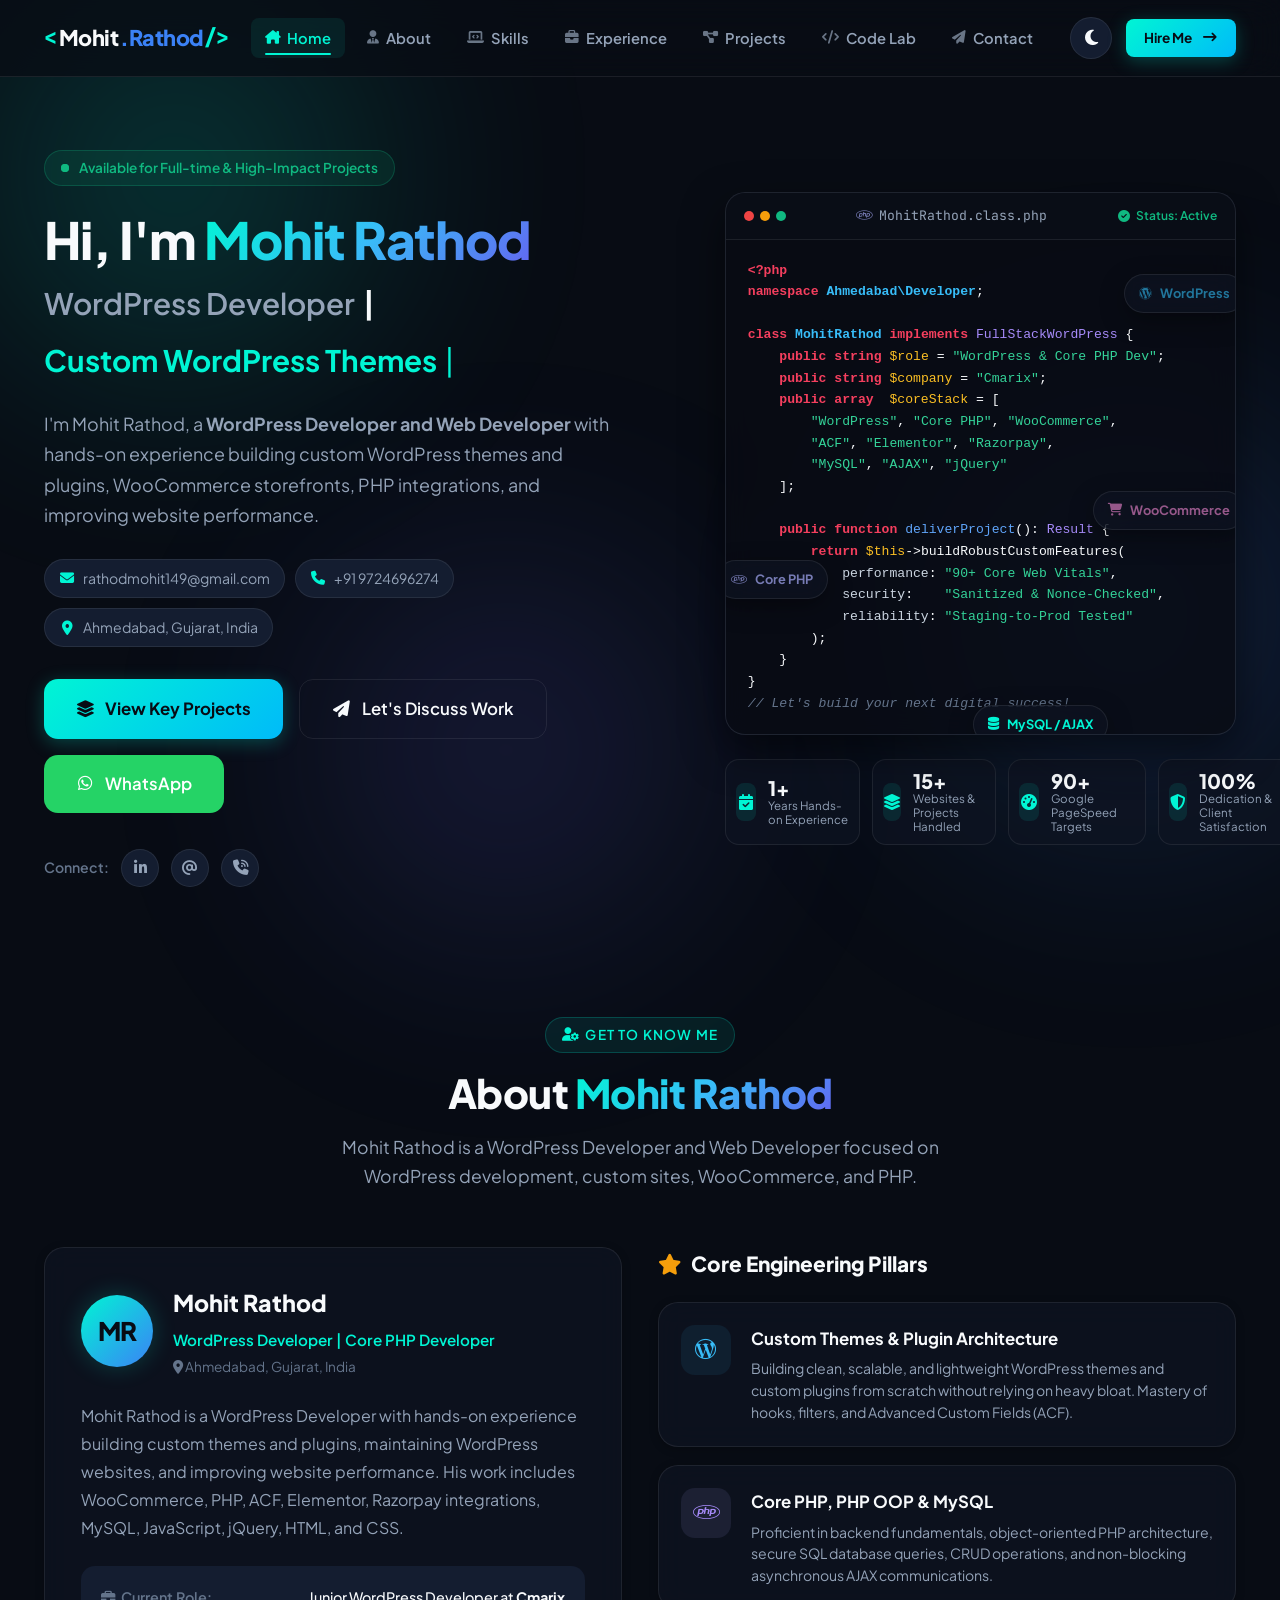
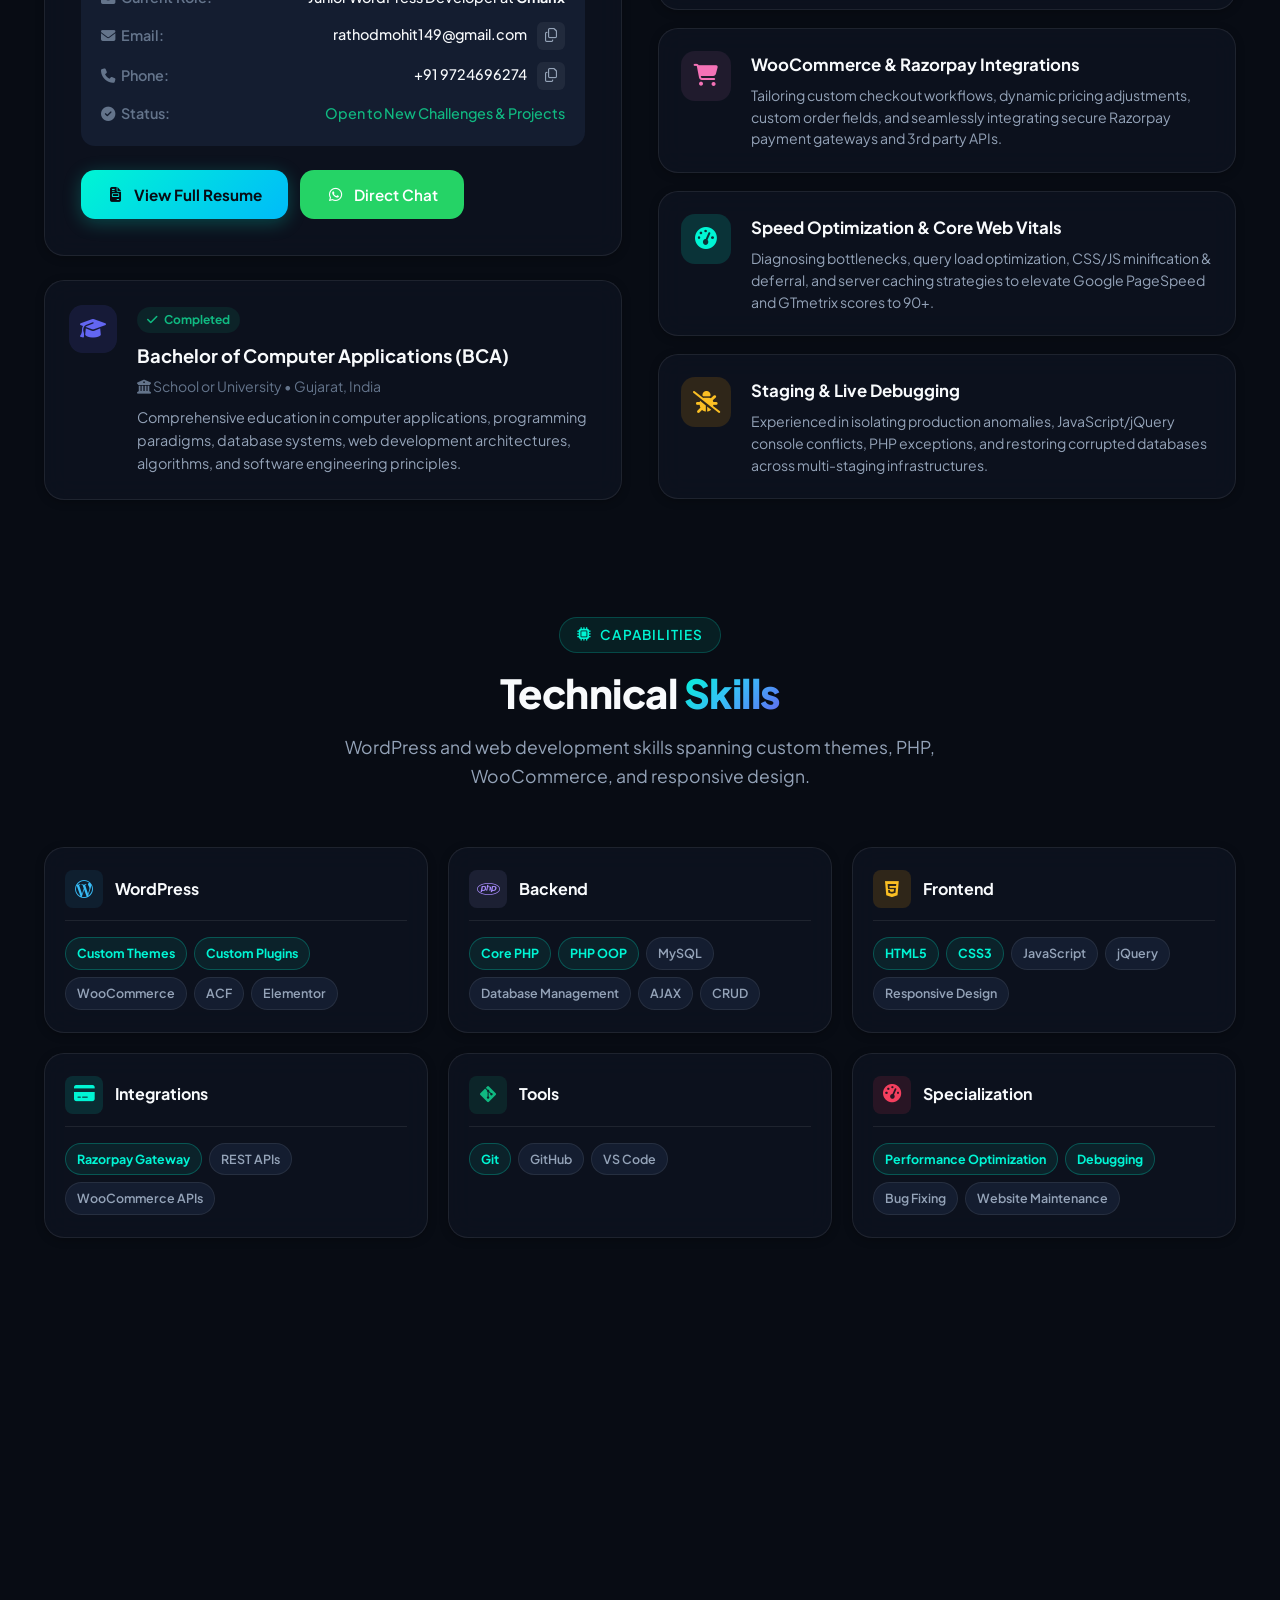
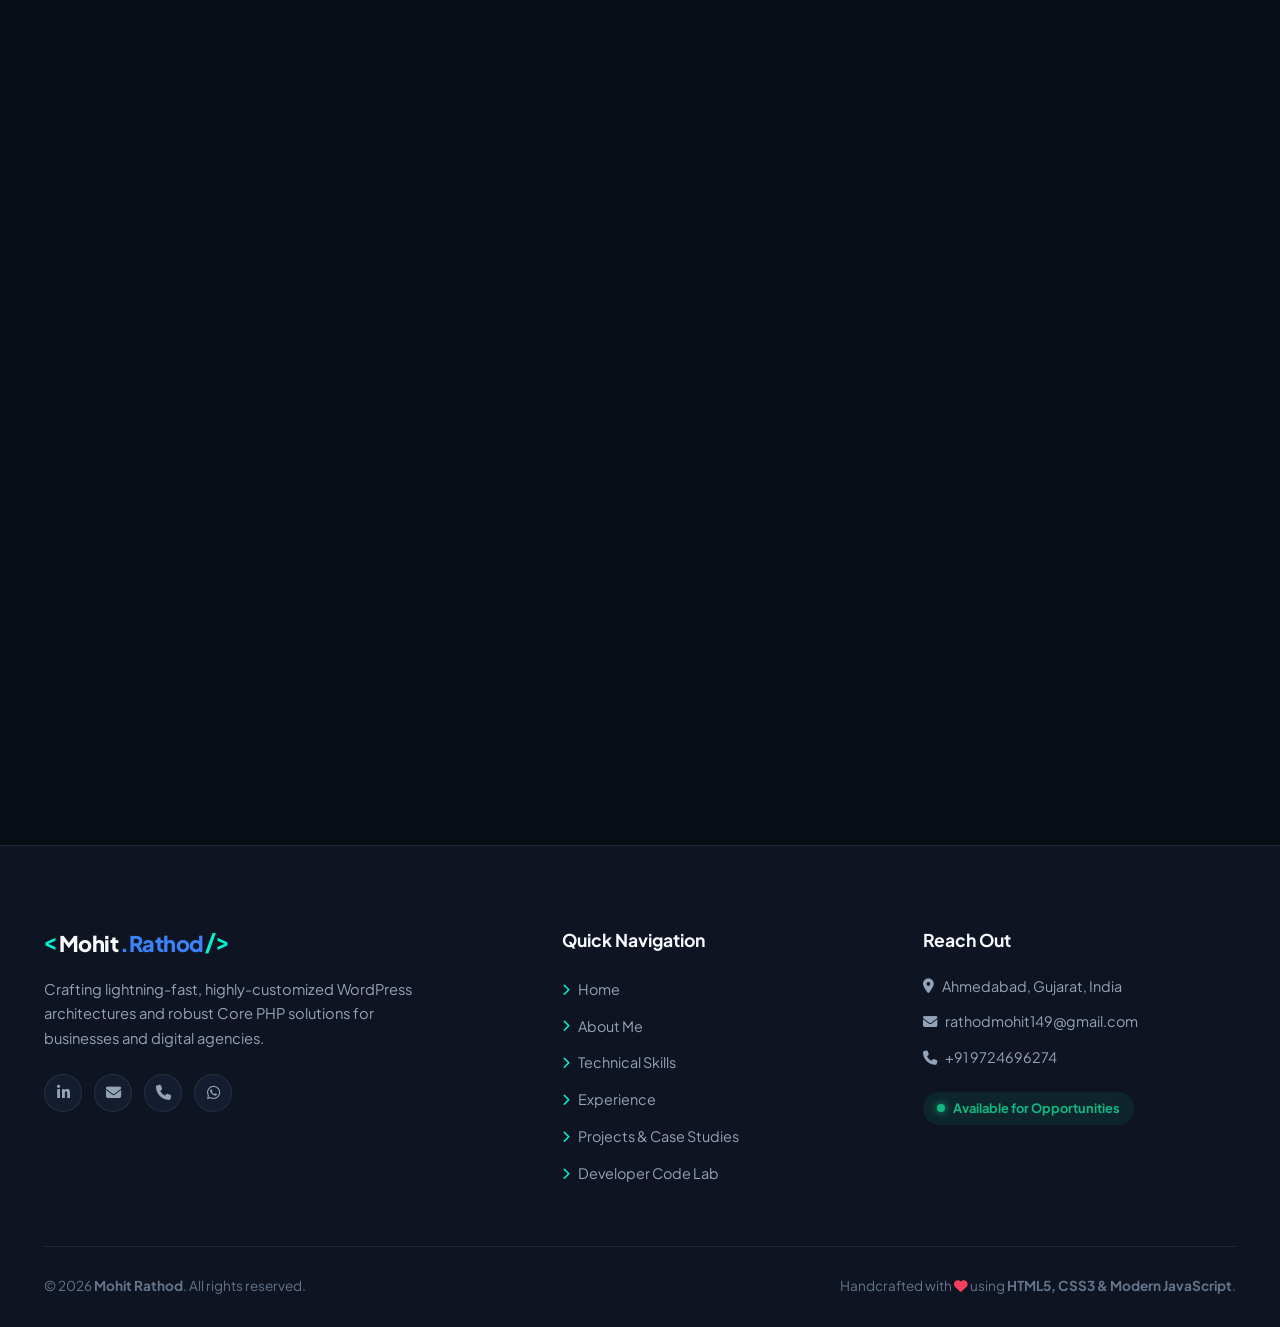
==== commit aaf23c22: "css change" ====
--- a/index.html
+++ b/index.html
@@ -47,7 +47,7 @@
     </noscript>
 
     <!-- Inlined Critical & Full CSS (Zero Render-Blocking Requests) -->
-    <style id="critical-main-css">@font-face{font-family:"Font Awesome 6 Free";font-style:normal;font-weight:400;font-display:swap;src:url("https://cdnjs.cloudflare.com/ajax/libs/font-awesome/6.5.1/webfonts/fa-regular-400.woff2") format("woff2")}@font-face{font-family:"Font Awesome 6 Free";font-style:normal;font-weight:900;font-display:swap;src:url("https://cdnjs.cloudflare.com/ajax/libs/font-awesome/6.5.1/webfonts/fa-solid-900.woff2") format("woff2")}@font-face{font-family:"Font Awesome 6 Brands";font-style:normal;font-weight:400;font-display:swap;src:url("https://cdnjs.cloudflare.com/ajax/libs/font-awesome/6.5.1/webfonts/fa-brands-400.woff2") format("woff2")}:root{--bg-primary:#080c14;--bg-secondary:#0e1422;--bg-tertiary:#141d30;--bg-card:rgba(14,20,34,0.72);--bg-card-hover:rgba(20,29,48,0.85);--bg-glass:rgba(255,255,255,0.03);--border-color:rgba(255,255,255,0.08);--border-hover:rgba(0,245,212,0.35);--border-subtle:rgba(255,255,255,0.05);--text-primary:#f8fafc;--text-secondary:#94a3b8;--text-muted:#64748b;--text-inverse:#080c14;--primary:#00f5d4;--primary-hover:#00d2b6;--primary-glow:rgba(0,245,212,0.25);--secondary:#3b82f6;--accent-indigo:#6366f1;--accent-purple:#8b5cf6;--accent-emerald:#10b981;--accent-amber:#f59e0b;--accent-rose:#f43f5e;--accent-cyan:#06b6d4;--brand-wp:#21759b;--brand-php:#777bb4;--brand-woo:#96588a;--brand-mysql:#00758f;--brand-whatsapp:#25d366;--shadow-sm:0 2px 8px rgba(0,0,0,0.25);--shadow-md:0 8px 24px rgba(0,0,0,0.35);--shadow-lg:0 16px 40px rgba(0,0,0,0.5);--shadow-glow:0 0 25px rgba(0,245,212,0.2);--font-sans:'Plus Jakarta Sans',system-ui,-apple-system,sans-serif;--font-mono:'JetBrains Mono',monospace;--radius-sm:8px;--radius-md:14px;--radius-lg:20px;--radius-full:9999px;--transition-fast:0.2s cubic-bezier(0.4,0,0.2,1);--transition-normal:0.3s cubic-bezier(0.4,0,0.2,1);--transition-smooth:0.5s cubic-bezier(0.16,1,0.3,1)}[data-theme="light"]{--bg-primary:#f8fafc;--bg-secondary:#ffffff;--bg-tertiary:#f1f5f9;--bg-card:rgba(255,255,255,0.88);--bg-card-hover:rgba(255,255,255,0.98);--bg-glass:rgba(0,0,0,0.02);--border-color:rgba(0,0,0,0.08);--border-hover:rgba(0,180,155,0.4);--border-subtle:rgba(0,0,0,0.04);--text-primary:#0f172a;--text-secondary:#475569;--text-muted:#64748b;--text-inverse:#f8fafc;--primary:#00b49b;--primary-hover:#009681;--primary-glow:rgba(0,180,155,0.2);--shadow-sm:0 2px 8px rgba(15,23,42,0.06);--shadow-md:0 8px 24px rgba(15,23,42,0.08);--shadow-lg:0 16px 40px rgba(15,23,42,0.12);--shadow-glow:0 0 25px rgba(0,180,155,0.15)}*,*::before,*::after{box-sizing:border-box;margin:0;padding:0}html{font-size:16px;scroll-behavior:smooth;scroll-padding-top:80px}body{font-family:var(--font-sans);background-color:var(--bg-primary);color:var(--text-primary);line-height:1.65;overflow-x:hidden;position:relative;transition:background-color var(--transition-normal),color var(--transition-normal)}a{color:inherit;text-decoration:none;transition:color var(--transition-fast)}.skip-link{position:fixed;top:-100px;left:16px;z-index:4000;padding:10px 14px;background:var(--primary);color:var(--text-inverse);border-radius:var(--radius-sm)}.skip-link:focus{top:12px}button{font-family:inherit;cursor:pointer;border:none;background:none;outline:none}input,textarea,select{font-family:inherit}ul,ol{list-style:none}img,svg{max-width:100%;display:block}.ambient-glow{position:fixed;border-radius:50%;filter:blur(120px);pointer-events:none;z-index:0;opacity:0.28;transition:opacity var(--transition-normal)}[data-theme="light"] .ambient-glow{opacity:0.15}.glow-1{top:-100px;left:-100px;width:550px;height:550px;background:radial-gradient(circle,var(--primary) 0%,rgba(0,245,212,0) 70%)}.glow-2{top:35%;right:-150px;width:600px;height:600px;background:radial-gradient(circle,var(--secondary) 0%,rgba(59,130,246,0) 70%)}.glow-3{bottom:-100px;left:20%;width:500px;height:500px;background:radial-gradient(circle,var(--accent-indigo) 0%,rgba(99,102,241,0) 70%)}.container{width:100%;max-width:1240px;margin-left:auto;margin-right:auto;padding-left:24px;padding-right:24px;position:relative;z-index:1}.section{padding:50px 0;position:relative}.section:not(.hero-section){content-visibility:auto;contain-intrinsic-size:auto 1000px}@keyframes hero-section-enter{from{transform:translateY(8px)}to{transform:translateY(0)}}@media (prefers-reduced-motion:no-preference){.hero-section{animation:hero-section-enter 520ms cubic-bezier(0.16,1,0.3,1) both}}.motion-ready .reveal-item{opacity:0;transform:translateY(16px);transition:opacity 560ms cubic-bezier(0.16,1,0.3,1),transform 560ms cubic-bezier(0.16,1,0.3,1);transition-delay:var(--reveal-delay,0ms)}.motion-ready .reveal-item.is-visible{opacity:1;transform:translateY(0)}.reveal-stagger>:nth-child(2){--reveal-delay:60ms}.reveal-stagger>:nth-child(3){--reveal-delay:120ms}.reveal-stagger>:nth-child(4){--reveal-delay:180ms}.reveal-stagger>:nth-child(n+5){--reveal-delay:220ms}@media (prefers-reduced-motion:reduce){*,*::before,*::after{scroll-behavior:auto !important;animation-duration:0.01ms !important;animation-iteration-count:1 !important;transition-duration:0.01ms !important}}.text-center{text-align:center}.gradient-text{background:linear-gradient(135deg,var(--primary) 0%,#38bdf8 50%,var(--accent-indigo) 100%);background-clip:text;-webkit-background-clip:text;-webkit-text-fill-color:transparent;display:inline-block}.text-success{color:var(--accent-emerald) !important}.text-danger{color:var(--accent-rose) !important}.text-whatsapp{color:var(--brand-whatsapp) !important}.glass-panel{background:var(--bg-card);backdrop-filter:blur(14px);-webkit-backdrop-filter:blur(14px);border:1px solid var(--border-color);border-radius:var(--radius-lg);box-shadow:var(--shadow-sm);transition:all var(--transition-normal)}.glass-panel:hover{border-color:var(--border-hover);box-shadow:var(--shadow-md)}.section-header{margin-bottom:56px}.section-tag{display:inline-flex;align-items:center;gap:8px;font-size:0.85rem;font-weight:600;text-transform:uppercase;letter-spacing:1.2px;padding:6px 16px;border-radius:var(--radius-full);background:rgba(0,245,212,0.08);color:var(--primary);border:1px solid rgba(0,245,212,0.2);margin-bottom:16px}.section-title{font-size:2.5rem;font-weight:800;line-height:1.2;margin-bottom:16px;letter-spacing:-0.5px}.section-subtitle{font-size:1.1rem;color:var(--text-secondary);max-width:640px;margin-left:auto;margin-right:auto}.btn{display:inline-flex;align-items:center;justify-content:center;gap:10px;font-size:0.95rem;font-weight:600;padding:12px 26px;border-radius:var(--radius-md);transition:background-color var(--transition-normal),background var(--transition-normal),color var(--transition-fast),border-color var(--transition-fast),box-shadow var(--transition-normal),transform var(--transition-fast);position:relative;overflow:hidden;white-space:nowrap}.btn i,.contact-chip i,.social-link i,.stat-icon-wrap i,.section-tag i{display:inline-block;width:1.15em;text-align:center;flex-shrink:0}.btn:active{transform:translateY(0) scale(0.98)}.btn-sm{padding:8px 18px;font-size:0.85rem;border-radius:var(--radius-sm)}.btn-lg{padding:15px 32px;font-size:1.05rem;border-radius:var(--radius-md)}.btn-primary{background:linear-gradient(135deg,var(--primary) 0%,#00bbf9 100%);color:#080c14;font-weight:700;box-shadow:0 4px 18px var(--primary-glow)}.btn-primary:hover{transform:translateY(-2px);box-shadow:0 8px 25px rgba(0,245,212,0.4);color:#080c14}.btn-outline{background:transparent;color:var(--text-primary);border:1px solid var(--border-color)}.btn-outline:hover{background:var(--bg-tertiary);border-color:var(--primary);color:var(--primary);transform:translateY(-2px)}.btn-whatsapp{background:#25d366;color:#ffffff !important;font-weight:600}.btn-whatsapp:hover{background:#20ba59;transform:translateY(-2px);box-shadow:0 6px 20px rgba(37,211,102,0.35)}.copy-btn{display:inline-flex;align-items:center;justify-content:center;width:28px;height:28px;border-radius:6px;background:rgba(255,255,255,0.06);color:var(--text-secondary);font-size:0.85rem;margin-left:8px;transition:all var(--transition-fast)}.copy-btn:hover{background:var(--primary);color:#080c14}.site-header{position:fixed;top:0;left:0;width:100%;z-index:1000;background:rgba(8,12,20,0.75);backdrop-filter:blur(16px);-webkit-backdrop-filter:blur(16px);border-bottom:1px solid var(--border-color);transition:background-color var(--transition-normal),box-shadow var(--transition-normal)}[data-theme="light"] .site-header{background:rgba(255,255,255,0.85)}.header-container{display:flex;align-items:center;justify-content:space-between;height:76px}.brand-logo{display:inline-flex;align-items:center;font-size:1.35rem;font-weight:800;letter-spacing:-0.5px}.logo-symbol{color:var(--primary);font-family:var(--font-mono)}.logo-text{color:var(--text-primary);margin:0 2px}.logo-accent{color:var(--secondary)}.nav-menu{display:flex;align-items:center}.nav-list{display:flex;align-items:center;gap:8px}.nav-link{display:inline-flex;align-items:center;gap:7px;font-size:0.92rem;font-weight:600;color:var(--text-secondary);padding:8px 14px;border-radius:var(--radius-sm);transition:color var(--transition-fast),background-color var(--transition-fast);position:relative}.nav-link::after{content:'';position:absolute;left:14px;right:14px;bottom:3px;height:2px;border-radius:2px;background:var(--primary);transform:scaleX(0);transform-origin:left;transition:transform var(--transition-normal)}.nav-link:hover::after,.nav-link.active::after{transform:scaleX(1)}.nav-link i{font-size:0.85rem;opacity:0.7;transition:opacity var(--transition-fast)}.nav-link:hover{color:var(--text-primary);background:rgba(255,255,255,0.05)}.nav-link.active{color:var(--primary);background:rgba(0,245,212,0.08)}.nav-link.active i{opacity:1}.header-actions{display:flex;align-items:center;gap:14px}.theme-toggle-btn{display:inline-flex;align-items:center;justify-content:center;width:42px;height:42px;border-radius:var(--radius-full);background:var(--bg-tertiary);border:1px solid var(--border-color);color:var(--text-primary);font-size:1.1rem;transition:all var(--transition-normal)}.theme-toggle-btn:hover{border-color:var(--primary);color:var(--primary);transform:rotate(15deg)}.icon-sun{display:none;color:#f59e0b}[data-theme="light"] .icon-moon{display:none}[data-theme="light"] .icon-sun{display:inline-block}.mobile-menu-btn{display:none;flex-direction:column;justify-content:center;gap:5px;width:40px;height:40px;padding:8px;border-radius:var(--radius-sm);background:var(--bg-tertiary);border:1px solid var(--border-color)}.mobile-menu-btn .bar{width:100%;height:2px;background:var(--text-primary);border-radius:2px;transition:all var(--transition-fast)}.hero-section{padding-top:150px;padding-bottom:80px;min-height:100vh;display:flex;align-items:center;overflow:hidden}.hero-container{display:grid;grid-template-columns:minmax(0,1.1fr) minmax(0,0.9fr);gap:56px;align-items:center}.hero-container>*{min-width:0}.hero-badge{display:inline-flex;align-items:center;gap:10px;padding:6px 16px;border-radius:var(--radius-full);background:rgba(16,185,129,0.1);border:1px solid rgba(16,185,129,0.25);color:var(--accent-emerald);font-size:0.85rem;font-weight:600;margin-bottom:24px}.status-pulse{position:relative;width:8px;height:8px;border-radius:50%;background:var(--accent-emerald);flex-shrink:0}.status-pulse::after{content:'';position:absolute;top:0;left:0;width:100%;height:100%;border-radius:50%;background:var(--accent-emerald);animation:pulse-ring 2s cubic-bezier(0.215,0.61,0.355,1) infinite;pointer-events:none}@keyframes pulse-ring{0%{transform:scale(1);opacity:0.8}70%{transform:scale(2.6);opacity:0}100%{transform:scale(2.6);opacity:0}}.hero-title{font-size:3.2rem;font-weight:800;line-height:1.15;letter-spacing:-1px;margin-bottom:10px;contain:layout}.hero-role-wrapper{display:flex;flex-wrap:wrap;align-items:center;gap:8px;font-size:1.85rem;font-weight:700;color:var(--text-primary);margin-bottom:24px;min-height:2.2em;contain:layout}.hero-static-prefix{color:var(--text-secondary);font-weight:600}.typed-text-target{color:var(--primary)}.cursor-blink{color:var(--primary);animation:blink 1s infinite;font-weight:400}@keyframes blink{0%,50%{opacity:1}51%,100%{opacity:0}}.hero-pitch{font-size:1.12rem;color:var(--text-secondary);line-height:1.7;margin-bottom:28px;max-width:580px}.hero-chips{display:flex;flex-wrap:wrap;gap:10px;margin-bottom:32px}.contact-chip{display:inline-flex;align-items:center;gap:8px;padding:7px 14px;border-radius:var(--radius-full);background:var(--bg-tertiary);border:1px solid var(--border-color);font-size:0.88rem;color:var(--text-secondary);transition:all var(--transition-fast)}.contact-chip i{color:var(--primary)}.contact-chip:hover{border-color:var(--primary);color:var(--text-primary);background:rgba(0,245,212,0.08)}.location-chip{cursor:default}.hero-actions{display:flex;flex-wrap:wrap;gap:16px;margin-bottom:36px}.hero-socials{display:flex;align-items:center;gap:12px}.social-label{font-size:0.88rem;font-weight:600;color:var(--text-muted)}.social-link{display:inline-flex;align-items:center;justify-content:center;width:38px;height:38px;border-radius:var(--radius-full);background:var(--bg-tertiary);border:1px solid var(--border-color);color:var(--text-secondary);font-size:0.95rem;transition:all var(--transition-fast)}.social-link:hover{color:var(--primary);border-color:var(--primary);background:rgba(0,245,212,0.1);transform:translateY(-2px)}.hero-visual{position:relative}.developer-card{position:relative;padding:0;overflow:hidden;box-shadow:var(--shadow-lg)}.card-header-bar{display:flex;align-items:center;justify-content:space-between;padding:12px 18px;background:rgba(0,0,0,0.25);border-bottom:1px solid var(--border-color)}.window-dots{display:flex;gap:6px}.dot{width:10px;height:10px;border-radius:50%}.dot.red{background:#ef4444}.dot.yellow{background:#f59e0b}.dot.green{background:#10b981}.card-tab-title{display:inline-flex;align-items:center;gap:7px;font-family:var(--font-mono);font-size:0.82rem;color:var(--text-secondary)}.code-icon{color:var(--brand-php)}.card-status-badge{display:inline-flex;align-items:center;gap:6px;font-size:0.75rem;font-weight:600;color:var(--accent-emerald)}.card-body-code{padding:20px 22px;font-family:var(--font-mono);font-size:0.82rem;line-height:1.65;background:rgba(0,0,0,0.35);overflow-x:auto}[data-theme="light"] .card-body-code{background:#0f172a;color:#f8fafc}.code-keyword{color:#f43f5e;font-weight:600}.code-class{color:#38bdf8;font-weight:700}.code-type{color:#a78bfa}.code-var{color:#fbbf24}.code-string{color:#34d399}.code-fn{color:#60a5fa}.code-param{color:#cbd5e1}.code-comment{color:#64748b;font-style:italic}.floating-tech-badge{position:absolute;display:inline-flex;align-items:center;gap:8px;padding:8px 14px;border-radius:var(--radius-full);background:var(--bg-card);backdrop-filter:blur(12px);border:1px solid var(--border-color);box-shadow:var(--shadow-md);font-size:0.8rem;font-weight:700;transition:all var(--transition-normal)}.floating-tech-badge:hover{transform:translateY(-4px) scale(1.05)}.badge-wp{top:15%;right:-10px;color:var(--brand-wp)}.badge-php{bottom:25%;left:-10px;color:var(--brand-php)}.badge-woo{top:55%;right:-10px;color:var(--brand-woo)}.badge-ajax{bottom:-10px;right:25%;color:var(--primary)}.hero-stats-banner{display:grid;grid-template-columns:repeat(4,1fr);gap:12px;margin-top:24px}.stat-item{display:flex;align-items:center;gap:12px;padding:14px;background:var(--bg-card);border:1px solid var(--border-color);border-radius:var(--radius-md);transition:all var(--transition-fast)}.stat-item:hover{border-color:var(--primary);transform:translateY(-2px)}.stat-icon-wrap{width:38px;height:38px;border-radius:var(--radius-sm);background:rgba(0,245,212,0.1);color:var(--primary);display:flex;align-items:center;justify-content:center;font-size:1rem}.stat-info{display:flex;flex-direction:column}.stat-number{font-size:1.25rem;font-weight:800;color:var(--text-primary);line-height:1.1}.stat-label{font-size:0.72rem;color:var(--text-secondary);line-height:1.2}.about-grid{display:grid;grid-template-columns:1fr 1fr;gap:36px;align-items:start}.about-grid>*{min-width:0}.bio-card{padding:36px;margin-bottom:24px}.bio-header{display:flex;align-items:center;gap:20px;margin-bottom:24px}.bio-avatar-glow{width:72px;height:72px;border-radius:var(--radius-full);background:linear-gradient(135deg,var(--primary) 0%,var(--secondary) 100%);display:flex;align-items:center;justify-content:center;box-shadow:var(--shadow-glow);flex-shrink:0}.bio-initials{font-size:1.6rem;font-weight:900;color:#080c14;letter-spacing:-1px}.bio-headline h3{font-size:1.45rem;font-weight:800;margin-bottom:4px}.bio-role{font-size:0.95rem;font-weight:600;color:var(--primary);margin-bottom:4px}.bio-location{font-size:0.85rem;color:var(--text-muted)}.bio-text{font-size:1rem;color:var(--text-secondary);line-height:1.75;margin-bottom:24px}.bio-meta-list{display:flex;flex-direction:column;gap:12px;padding:20px;background:var(--bg-tertiary);border-radius:var(--radius-md);margin-bottom:24px}.meta-item{display:flex;align-items:center;justify-content:space-between;font-size:0.9rem;gap:12px}.meta-label{color:var(--text-muted);font-weight:600;display:inline-flex;align-items:center;gap:6px}.meta-val{color:var(--text-primary);font-weight:500;text-align:right}.bio-footer-actions{display:flex;gap:12px;flex-wrap:wrap}.education-card{display:flex;gap:20px;padding:24px;align-items:flex-start}.edu-icon{width:48px;height:48px;border-radius:var(--radius-md);background:rgba(99,102,241,0.12);color:var(--accent-indigo);display:flex;align-items:center;justify-content:center;font-size:1.3rem;flex-shrink:0}.edu-badge{display:inline-flex;align-items:center;gap:6px;font-size:0.75rem;font-weight:700;color:var(--accent-emerald);background:rgba(16,185,129,0.1);padding:3px 10px;border-radius:var(--radius-full);margin-bottom:8px}.edu-title{font-size:1.15rem;font-weight:700;margin-bottom:4px}.edu-institution{font-size:0.88rem;color:var(--text-muted);margin-bottom:8px}.edu-desc{font-size:0.9rem;color:var(--text-secondary);line-height:1.6}.pillars-title{font-size:1.3rem;font-weight:800;margin-bottom:20px;display:flex;align-items:center;gap:10px}.pillars-title i{color:var(--accent-amber)}.pillar-card{display:flex;gap:20px;padding:22px;margin-bottom:18px;align-items:flex-start}.pillar-icon{width:50px;height:50px;border-radius:var(--radius-md);display:flex;align-items:center;justify-content:center;font-size:1.35rem;flex-shrink:0}.bg-wp{background:rgba(33,117,155,0.15);color:#38bdf8}.bg-php{background:rgba(119,123,180,0.15);color:#a78bfa}.bg-cart{background:rgba(150,88,138,0.15);color:#f472b6}.bg-speed{background:rgba(0,245,212,0.15);color:var(--primary)}.bg-debug{background:rgba(245,158,11,0.15);color:#fbbf24}.pillar-body h4{font-size:1.05rem;font-weight:700;margin-bottom:6px}.pillar-body p{font-size:0.88rem;color:var(--text-secondary);line-height:1.55}.skills-cloud-wrap{display:none}.skills-compact-grid{display:grid;grid-template-columns:repeat(3,1fr);gap:20px}.skill-compact-card{padding:22px 20px;transition:all var(--transition-normal)}.skill-compact-card:hover{transform:translateY(-3px);border-color:var(--border-hover);box-shadow:var(--shadow-md)}.skill-compact-icon{transition:transform var(--transition-fast)}.skill-compact-card:hover .skill-compact-icon{transform:scale(1.05)}.skill-compact-header{display:flex;align-items:center;gap:12px;margin-bottom:16px;padding-bottom:12px;border-bottom:1px solid var(--border-color)}.skill-compact-icon{width:38px;height:38px;border-radius:var(--radius-sm);display:flex;align-items:center;justify-content:center;font-size:1.15rem;flex-shrink:0}.skill-compact-header h3{font-size:1rem;font-weight:700;color:var(--text-primary)}.skill-tags-wrap{display:flex;flex-wrap:wrap;gap:7px}.skill-tag{display:inline-flex;align-items:center;font-size:0.78rem;font-weight:600;padding:5px 11px;border-radius:var(--radius-full);background:var(--bg-tertiary);color:var(--text-secondary);border:1px solid var(--border-color);transition:all var(--transition-fast);cursor:default}.skill-tag:hover{color:var(--text-primary);border-color:var(--primary);background:rgba(0,245,212,0.08)}.skill-tag.tag-primary{background:rgba(0,245,212,0.07);border-color:rgba(0,245,212,0.25);color:var(--primary);font-weight:700}.skill-tag.tag-primary:hover{background:rgba(0,245,212,0.16)}.skills-categories-grid{display:none}.timeline-wrapper{position:relative;max-width:920px;margin:0 auto}.timeline-line{position:absolute;top:20px;bottom:20px;left:24px;width:3px;background:linear-gradient(180deg,var(--primary) 0%,var(--secondary) 50%,rgba(99,102,241,0.1) 100%);border-radius:3px}.timeline-item{position:relative;display:flex;gap:32px;margin-bottom:40px}.timeline-marker{position:relative;width:50px;height:50px;border-radius:50%;background:var(--bg-secondary);border:2px solid var(--primary);box-shadow:0 0 15px var(--primary-glow);display:flex;align-items:center;justify-content:center;color:var(--primary);font-size:1.15rem;flex-shrink:0;z-index:2}.timeline-content{flex-grow:1;padding:36px}.timeline-top-bar{margin-bottom:16px}.badge-present{display:inline-flex;align-items:center;gap:6px;font-size:0.75rem;font-weight:700;color:var(--primary);background:rgba(0,245,212,0.1);border:1px solid rgba(0,245,212,0.25);padding:4px 12px;border-radius:var(--radius-full);margin-bottom:10px}.role-title{font-size:1.55rem;font-weight:800;margin-bottom:8px}.company-meta{display:flex;flex-wrap:wrap;align-items:center;gap:8px;font-size:0.95rem;color:var(--text-secondary)}.company-name{font-weight:700;color:var(--primary)}.meta-separator{color:var(--border-color)}.exp-overview{font-size:1rem;color:var(--text-secondary);line-height:1.7;margin-bottom:24px}.duties-heading{font-size:1.05rem;font-weight:700;margin-bottom:14px;display:flex;align-items:center;gap:8px;color:var(--text-primary)}.duties-heading i{color:var(--primary)}.responsibilities-list{display:flex;flex-direction:column;gap:12px;margin-bottom:28px}.responsibilities-list li{display:flex;align-items:flex-start;gap:12px;font-size:0.92rem;color:var(--text-secondary);line-height:1.6}.list-bullet-icon{font-size:0.75rem;color:var(--primary);margin-top:6px;flex-shrink:0}.exp-tags-wrap{padding-top:20px;border-top:1px solid var(--border-color)}.tags-label{display:block;font-size:0.85rem;font-weight:600;color:var(--text-muted);margin-bottom:12px}.tags-container{display:flex;flex-wrap:wrap;gap:8px}.tech-tag{font-size:0.8rem;font-weight:600;padding:5px 12px;border-radius:var(--radius-sm);background:var(--bg-tertiary);color:var(--text-secondary);border:1px solid var(--border-color)}.project-filter-wrap{display:flex;flex-wrap:wrap;justify-content:center;gap:12px;margin-bottom:48px}.filter-btn{display:inline-flex;align-items:center;gap:8px;padding:10px 22px;border-radius:var(--radius-full);background:var(--bg-card);border:1px solid var(--border-color);color:var(--text-secondary);font-size:0.9rem;font-weight:600;transition:all var(--transition-normal)}.filter-btn:hover{border-color:var(--primary);color:var(--text-primary)}.filter-btn.active{background:linear-gradient(135deg,var(--primary) 0%,#00bbf9 100%);color:#080c14;font-weight:700;border-color:transparent;box-shadow:0 4px 15px var(--primary-glow)}.projects-grid{display:grid;grid-template-columns:repeat(3,1fr);gap:28px;align-items:stretch}.project-card{display:flex;flex-direction:column;overflow:hidden;height:100%;min-height:0;transition:transform var(--transition-normal),box-shadow var(--transition-normal),border-color var(--transition-normal)}.project-card:hover{transform:translateY(-5px);box-shadow:var(--shadow-lg)}.project-mockup-graphic{overflow:hidden}.project-mockup-graphic .browser-screen{transition:transform 420ms cubic-bezier(0.16,1,0.3,1)}.project-card:hover .project-mockup-graphic .browser-screen{transform:scale(1.025)}.project-card-banner{position:relative;padding:20px 20px 10px 20px;background:linear-gradient(180deg,rgba(0,245,212,0.06) 0%,rgba(0,0,0,0.2) 100%);border-bottom:1px solid var(--border-color);flex-shrink:0}.banner-top{display:flex;justify-content:space-between;align-items:center;margin-bottom:14px}.project-badge{font-size:0.75rem;font-weight:700;color:var(--primary);background:rgba(0,245,212,0.12);padding:4px 10px;border-radius:var(--radius-full)}.project-cat-pill{font-size:0.75rem;color:var(--text-muted)}.project-mockup-graphic{background:var(--bg-secondary);border-radius:var(--radius-sm);border:1px solid var(--border-color);overflow:hidden;min-height:120px}.browser-bar{display:flex;align-items:center;padding:6px 12px;background:rgba(0,0,0,0.35);border-bottom:1px solid var(--border-color);gap:6px;min-width:0}.browser-address{margin-left:6px;font-size:0.65rem;font-family:var(--font-mono);color:var(--text-muted);overflow:hidden;text-overflow:ellipsis;white-space:nowrap;flex:1;min-width:0}.browser-screen{padding:16px;background:var(--bg-primary)}.mock-layout{display:flex;flex-direction:column;gap:8px}.mock-header{height:8px;width:40%;background:rgba(255,255,255,0.12);border-radius:4px}.mock-hero{display:flex;flex-direction:column;gap:6px;padding:12px;background:rgba(0,245,212,0.05);border-radius:6px;border:1px dashed rgba(0,245,212,0.2)}.mock-text.title{height:10px;width:65%;background:var(--primary);border-radius:4px;opacity:0.8}.mock-text.subtitle{height:6px;width:85%;background:rgba(255,255,255,0.15);border-radius:4px}.mock-btn{height:12px;width:50px;background:var(--secondary);border-radius:4px;margin-top:4px}.mock-cards{display:flex;gap:6px}.mock-card{flex:1;height:24px;background:rgba(255,255,255,0.08);border-radius:4px}.project-card-body{padding:24px;display:flex;flex-direction:column;flex-grow:1;min-height:0}.project-card-title{font-size:1.1rem;font-weight:700;margin-bottom:10px;line-height:1.35;overflow-wrap:break-word}.project-summary{font-size:0.875rem;color:var(--text-secondary);line-height:1.6;margin-bottom:18px;flex-grow:1}.project-stack-tags{display:flex;flex-wrap:wrap;gap:6px;margin-bottom:20px}.stack-badge{font-size:0.7rem;font-weight:600;padding:3px 8px;border-radius:4px;background:var(--bg-tertiary);color:var(--text-secondary);border:1px solid var(--border-subtle);white-space:nowrap}.project-card-actions{display:flex;flex-wrap:wrap;gap:10px;margin-top:auto;align-items:center}.code-terminal-card{overflow:hidden;box-shadow:var(--shadow-lg)}.code-terminal-header{display:flex;align-items:center;justify-content:space-between;padding:12px 20px;background:rgba(0,0,0,0.35);border-bottom:1px solid var(--border-color);flex-wrap:wrap;gap:12px}.terminal-dots{display:flex;gap:6px}.code-tabs-nav{display:flex;gap:8px;flex-wrap:wrap}.code-tab-btn{display:inline-flex;align-items:center;gap:8px;padding:8px 16px;border-radius:var(--radius-sm);font-size:0.84rem;font-weight:600;color:var(--text-secondary);background:transparent;border:1px solid transparent;transition:all var(--transition-fast)}.code-tab-btn:hover{color:var(--text-primary);background:rgba(255,255,255,0.05)}.code-tab-btn.active{color:var(--primary);background:var(--bg-tertiary);border-color:var(--border-color)}.btn-copy-code{display:inline-flex;align-items:center;gap:6px;padding:7px 14px;border-radius:var(--radius-sm);background:var(--bg-tertiary);border:1px solid var(--border-color);color:var(--text-secondary);font-size:0.82rem;font-weight:600;transition:all var(--transition-fast)}.btn-copy-code:hover{color:var(--primary);border-color:var(--primary)}.code-terminal-body{background:#070a10;padding:24px}[data-theme="light"] .code-terminal-body{background:#0b111e;color:#f8fafc}.code-snippet-panel{display:none}.code-snippet-panel.active{display:block}.snippet-meta-bar{display:flex;justify-content:space-between;font-size:0.78rem;color:var(--text-muted);font-family:var(--font-mono);padding-bottom:12px;margin-bottom:16px;border-bottom:1px dashed rgba(255,255,255,0.1)}.meta-verified{color:var(--accent-emerald)}.code-terminal-body pre{margin:0;overflow-x:auto}.code-terminal-body code{font-family:var(--font-mono);font-size:0.88rem;line-height:1.7;color:#e2e8f0}.contact-layout-grid{display:grid;grid-template-columns:1fr 1.2fr;gap:36px;align-items:start}.contact-card-highlight{padding:36px}.contact-card-highlight h3{font-size:1.45rem;font-weight:800;margin-bottom:12px}.contact-intro{font-size:0.95rem;color:var(--text-secondary);line-height:1.7;margin-bottom:28px}.contact-methods{display:flex;flex-direction:column;gap:16px}.method-card{display:flex;align-items:center;gap:16px;padding:14px 18px;background:var(--bg-tertiary);border:1px solid var(--border-color);border-radius:var(--radius-md);transition:all var(--transition-fast)}.method-card:hover{border-color:var(--primary);transform:translateX(4px)}.method-icon{width:44px;height:44px;border-radius:var(--radius-md);display:flex;align-items:center;justify-content:center;font-size:1.15rem;flex-shrink:0}.bg-phone{background:rgba(59,130,246,0.15);color:#60a5fa}.bg-email{background:rgba(0,245,212,0.15);color:var(--primary)}.bg-whatsapp{background:rgba(37,211,102,0.15);color:#25d366}.bg-location{background:rgba(245,158,11,0.15);color:#fbbf24}.bg-linkedin{background:rgba(10,102,194,0.15);color:#38bdf8}.method-details{display:flex;flex-direction:column;flex-grow:1;min-width:0}.method-title{font-size:0.78rem;font-weight:600;color:var(--text-muted)}.method-value{font-size:0.95rem;font-weight:700;color:var(--text-primary);overflow-wrap:anywhere}.form-container{padding:36px}.form-top-bar{display:flex;justify-content:space-between;align-items:center;margin-bottom:24px;padding-bottom:14px;border-bottom:1px solid var(--border-color)}.form-top-bar h3{font-size:1.35rem;font-weight:800}.form-badge{font-size:0.78rem;font-weight:700;color:var(--primary);background:rgba(0,245,212,0.1);padding:4px 10px;border-radius:var(--radius-full)}.form-alert-box{padding:14px 18px;border-radius:var(--radius-sm);font-size:0.92rem;font-weight:500;margin-bottom:20px;display:flex;align-items:center;gap:10px}.alert-success{background:rgba(16,185,129,0.12);border:1px solid rgba(16,185,129,0.3);color:var(--accent-emerald)}.alert-danger{background:rgba(244,63,94,0.12);border:1px solid rgba(244,63,94,0.3);color:var(--accent-rose)}.form-grid{display:grid;grid-template-columns:1fr 1fr;gap:18px}.form-group{margin-bottom:20px}.form-group label{display:block;font-size:0.88rem;font-weight:600;color:var(--text-primary);margin-bottom:8px}.req{color:var(--accent-rose)}.form-control{width:100%;padding:13px 16px;background:var(--bg-tertiary);border:1px solid var(--border-color);border-radius:var(--radius-sm);color:var(--text-primary);font-size:0.95rem;transition:all var(--transition-fast)}.form-control:focus{outline:none;border-color:var(--primary);box-shadow:0 0 0 3px rgba(0,245,212,0.15);background:var(--bg-secondary)}.field-error{display:block;color:var(--accent-rose);font-size:0.78rem;margin-top:5px}.btn-submit{width:100%;padding:15px;font-size:1rem}.modal-overlay{position:fixed;top:0;left:0;width:100%;height:100%;background:rgba(4,7,12,0.85);backdrop-filter:blur(12px);-webkit-backdrop-filter:blur(12px);z-index:2000;display:none;align-items:center;justify-content:center;padding:24px;opacity:0;transition:opacity var(--transition-normal)}.modal-overlay.open{display:flex;opacity:1}.modal-dialog{width:100%;max-width:720px;max-height:90vh;display:flex;flex-direction:column;background:var(--bg-secondary);border:1px solid var(--border-color);border-radius:var(--radius-lg);box-shadow:var(--shadow-lg);transform:scale(0.95);transition:transform var(--transition-normal);overflow:hidden}.modal-dialog-lg{max-width:900px}.modal-overlay.open .modal-dialog{transform:scale(1)}.modal-header{display:flex;align-items:flex-start;justify-content:space-between;padding:24px 28px;border-bottom:1px solid var(--border-color)}.modal-badge{display:inline-block;font-size:0.75rem;font-weight:700;color:var(--primary);background:rgba(0,245,212,0.1);padding:3px 10px;border-radius:var(--radius-full);margin-bottom:6px}.modal-title{font-size:1.45rem;font-weight:800}.modal-subtitle{font-size:0.88rem;color:var(--text-muted)}.modal-close-btn{font-size:2rem;color:var(--text-muted);line-height:1;transition:color var(--transition-fast)}.modal-close-btn:hover{color:var(--primary)}.modal-body{padding:28px;overflow-y:auto;display:flex;flex-direction:column;gap:22px}.modal-meta-box{display:grid;grid-template-columns:1fr 1fr;gap:14px;padding:16px;background:var(--bg-tertiary);border-radius:var(--radius-sm)}.modal-section h4{font-size:1.05rem;font-weight:700;margin-bottom:10px;display:flex;align-items:center;gap:8px;color:var(--primary)}.modal-desc-text{font-size:0.95rem;color:var(--text-secondary);line-height:1.7}.modal-achievements-list{display:flex;flex-direction:column;gap:8px}.modal-achievements-list li{font-size:0.92rem;color:var(--text-secondary);line-height:1.6;padding-left:18px;position:relative}.modal-achievements-list li::before{content:"▹";position:absolute;left:0;color:var(--primary)}.modal-stack-chips{display:flex;flex-wrap:wrap;gap:8px}.modal-footer{display:flex;justify-content:flex-end;gap:12px;padding:18px 28px;border-top:1px solid var(--border-color);background:var(--bg-tertiary)}.resume-sheet{background:#ffffff;color:#1e293b;padding:32px;border-radius:var(--radius-sm);box-shadow:0 4px 14px rgba(0,0,0,0.1)}.resume-sheet-header{display:flex;justify-content:space-between;align-items:flex-start}.resume-name-title h2{font-size:1.9rem;font-weight:900;color:#0f172a;letter-spacing:-0.5px}.resume-role-tag{font-size:1rem;font-weight:700;color:#0284c7;margin-top:4px}.resume-contact-block{font-size:0.85rem;color:#475569;text-align:right;line-height:1.6}.resume-contact-block i{color:#0284c7;margin-right:4px}.resume-divider{height:2px;background:#e2e8f0;margin:18px 0}.resume-sheet-grid{display:grid;grid-template-columns:1.3fr 0.9fr;gap:28px}.resume-section-h4{font-size:0.95rem;font-weight:800;color:#0f172a;border-bottom:1.5px solid #cbd5e1;padding-bottom:5px;margin-bottom:14px;display:flex;align-items:center;gap:7px}.resume-section-h4 i{color:#0284c7}.resume-item{margin-bottom:16px}.item-head{display:flex;justify-content:space-between;font-size:0.95rem;color:#0f172a}.item-date{font-size:0.82rem;color:#64748b}.item-sub{font-size:0.85rem;color:#0284c7;margin-bottom:6px}.item-list{list-style:disc;padding-left:18px;font-size:0.84rem;color:#334155;line-height:1.55}.item-desc{font-size:0.84rem;color:#334155;line-height:1.5}.resume-summary-text{font-size:0.85rem;color:#334155;line-height:1.6}.skills-mini-list p{font-size:0.84rem;color:#334155;margin-bottom:8px;line-height:1.5}.status-pill{font-size:0.75rem;font-weight:700}.site-footer{background:var(--bg-secondary);border-top:1px solid var(--border-color);padding:80px 0 30px 0;position:relative;z-index:1}.footer-top{display:grid;grid-template-columns:1.5fr 1fr 1fr;gap:48px;margin-bottom:60px}.footer-tagline{font-size:0.92rem;color:var(--text-secondary);line-height:1.65;margin:16px 0 24px 0;max-width:380px}.footer-socials{display:flex;gap:12px}.footer-socials a{display:inline-flex;align-items:center;justify-content:center;width:38px;height:38px;border-radius:var(--radius-full);background:var(--bg-tertiary);border:1px solid var(--border-color);color:var(--text-secondary);font-size:0.95rem;transition:all var(--transition-fast)}.footer-socials a:hover{color:var(--primary);border-color:var(--primary);transform:translateY(-2px)}.footer-links-col h4,.footer-contact-col h4{font-size:1.1rem;font-weight:700;margin-bottom:20px;color:var(--text-primary)}.footer-nav{display:flex;flex-direction:column;gap:10px}.footer-nav a{font-size:0.9rem;color:var(--text-secondary);display:inline-flex;align-items:center;gap:8px;transition:all var(--transition-fast)}.footer-nav a i{font-size:0.75rem;color:var(--primary)}.footer-nav a:hover{color:var(--primary);transform:translateX(4px)}.footer-contact-col p{font-size:0.9rem;color:var(--text-secondary);margin-bottom:12px;display:flex;align-items:center;gap:8px}.footer-available-badge{display:inline-flex;align-items:center;gap:8px;font-size:0.8rem;font-weight:700;color:var(--accent-emerald);background:rgba(16,185,129,0.1);padding:6px 14px;border-radius:var(--radius-full);margin-top:10px}.pulse-dot{width:8px;height:8px;border-radius:50%;background:var(--accent-emerald);box-shadow:0 0 8px var(--accent-emerald)}.footer-bottom{display:flex;justify-content:space-between;align-items:center;padding-top:28px;border-top:1px solid var(--border-color);font-size:0.85rem;color:var(--text-muted);flex-wrap:wrap;gap:16px}.back-to-top-btn{position:fixed;bottom:30px;right:30px;width:46px;height:46px;border-radius:var(--radius-full);background:var(--bg-tertiary);border:1px solid var(--border-color);color:var(--text-primary);display:flex;align-items:center;justify-content:center;font-size:1.1rem;box-shadow:var(--shadow-md);z-index:999;opacity:0;visibility:hidden;transform:translateY(15px);transition:all var(--transition-normal)}.back-to-top-btn.visible{opacity:1;visibility:visible;transform:translateY(0)}.back-to-top-btn:hover{background:var(--primary);color:#080c14;transform:translateY(-4px);box-shadow:0 6px 20px var(--primary-glow)}.toast-container{position:fixed;bottom:30px;left:30px;display:flex;flex-direction:column;gap:10px;z-index:3000}.toast{display:inline-flex;align-items:center;gap:12px;padding:14px 20px;background:var(--bg-secondary);border:1px solid var(--border-color);border-radius:var(--radius-md);color:var(--text-primary);font-size:0.9rem;font-weight:600;box-shadow:var(--shadow-lg);animation:toast-in 0.3s ease forwards}.toast.toast-success{border-color:var(--accent-emerald)}.toast.toast-success i{color:var(--accent-emerald)}@keyframes toast-in{from{opacity:0;transform:translateY(20px)}to{opacity:1;transform:translateY(0)}}@media (max-width:1024px){.hero-container{grid-template-columns:minmax(0,1fr);gap:48px}.hero-container>.hero-content,.hero-container>.hero-visual{min-width:0}.hero-title{font-size:2.8rem}.projects-grid{grid-template-columns:repeat(2,1fr)}.skills-compact-grid{grid-template-columns:repeat(2,1fr)}.footer-top{grid-template-columns:1fr 1fr}}@media (max-width:768px){:root{--font-sans:system-ui,-apple-system,BlinkMacSystemFont,"Segoe UI",sans-serif;--font-mono:ui-monospace,"SFMono-Regular",Menlo,Consolas,monospace}.section{padding:40px 0}.site-header{height:70px}.mobile-menu-btn{display:flex}.nav-menu{position:fixed;top:70px;left:0;width:100%;background:var(--bg-secondary);border-bottom:1px solid var(--border-color);padding:20px 24px;box-shadow:var(--shadow-lg);display:block;visibility:hidden;opacity:0;pointer-events:none;transform:translateY(-8px);transition:opacity var(--transition-fast),transform var(--transition-fast),visibility var(--transition-fast)}.nav-menu.open{visibility:visible;opacity:1;pointer-events:auto;transform:translateY(0)}.nav-list{flex-direction:column;align-items:flex-start;gap:6px}.nav-link{width:100%;padding:10px 14px}.btn-hire{display:none}.hero-section{padding-top:110px}.hero-title{font-size:2.2rem;margin-bottom:8px}.hero-role-wrapper{font-size:1.35rem;min-height:2.8em;margin-bottom:20px}.hero-stats-banner{grid-template-columns:repeat(2,1fr)}.about-grid{grid-template-columns:minmax(0,1fr)}.about-grid>*{min-width:0}.skills-compact-grid{grid-template-columns:1fr}.skills-categories-grid{grid-template-columns:1fr}.projects-grid{grid-template-columns:1fr}.contact-layout-grid{grid-template-columns:minmax(0,1fr)}.contact-layout-grid>*{min-width:0}.form-grid{grid-template-columns:1fr}.footer-top{grid-template-columns:1fr}.resume-sheet-grid{grid-template-columns:1fr}.modal-meta-box{grid-template-columns:1fr}}@media (max-width:360px){.hero-stats-banner{grid-template-columns:repeat(2,minmax(0,1fr))}.stat-item,.stat-info{min-width:0}.stat-item{gap:8px;padding:10px}.stat-label{overflow-wrap:anywhere}.bio-meta-list .meta-item{align-items:flex-start;flex-direction:column;gap:4px}.bio-meta-list .meta-val{overflow-wrap:anywhere;text-align:left}.timeline-item{gap:16px}.timeline-content{min-width:0;padding:20px}}</style>
+    <style id="critical-main-css">@font-face{font-family:"Font Awesome 6 Free";font-style:normal;font-weight:400;font-display:swap;src:url("https://cdnjs.cloudflare.com/ajax/libs/font-awesome/6.5.1/webfonts/fa-regular-400.woff2") format("woff2")}@font-face{font-family:"Font Awesome 6 Free";font-style:normal;font-weight:900;font-display:swap;src:url("https://cdnjs.cloudflare.com/ajax/libs/font-awesome/6.5.1/webfonts/fa-solid-900.woff2") format("woff2")}@font-face{font-family:"Font Awesome 6 Brands";font-style:normal;font-weight:400;font-display:swap;src:url("https://cdnjs.cloudflare.com/ajax/libs/font-awesome/6.5.1/webfonts/fa-brands-400.woff2") format("woff2")}:root{--bg-primary:#080c14;--bg-secondary:#0e1422;--bg-tertiary:#141d30;--bg-card:rgba(14,20,34,0.72);--bg-card-hover:rgba(20,29,48,0.85);--bg-glass:rgba(255,255,255,0.03);--border-color:rgba(255,255,255,0.08);--border-hover:rgba(0,245,212,0.35);--border-subtle:rgba(255,255,255,0.05);--text-primary:#f8fafc;--text-secondary:#94a3b8;--text-muted:#64748b;--text-inverse:#080c14;--primary:#00f5d4;--primary-hover:#00d2b6;--primary-glow:rgba(0,245,212,0.25);--secondary:#3b82f6;--accent-indigo:#6366f1;--accent-purple:#8b5cf6;--accent-emerald:#10b981;--accent-amber:#f59e0b;--accent-rose:#f43f5e;--accent-cyan:#06b6d4;--brand-wp:#21759b;--brand-php:#777bb4;--brand-woo:#96588a;--brand-mysql:#00758f;--brand-whatsapp:#25d366;--shadow-sm:0 2px 8px rgba(0,0,0,0.25);--shadow-md:0 8px 24px rgba(0,0,0,0.35);--shadow-lg:0 16px 40px rgba(0,0,0,0.5);--shadow-glow:0 0 25px rgba(0,245,212,0.2);--font-sans:'Plus Jakarta Sans',system-ui,-apple-system,sans-serif;--font-mono:'JetBrains Mono',monospace;--radius-sm:8px;--radius-md:14px;--radius-lg:20px;--radius-full:9999px;--transition-fast:0.2s cubic-bezier(0.4,0,0.2,1);--transition-normal:0.3s cubic-bezier(0.4,0,0.2,1);--transition-smooth:0.5s cubic-bezier(0.16,1,0.3,1)}[data-theme="light"]{--bg-primary:#f8fafc;--bg-secondary:#ffffff;--bg-tertiary:#f1f5f9;--bg-card:rgba(255,255,255,0.88);--bg-card-hover:rgba(255,255,255,0.98);--bg-glass:rgba(0,0,0,0.02);--border-color:rgba(0,0,0,0.08);--border-hover:rgba(0,180,155,0.4);--border-subtle:rgba(0,0,0,0.04);--text-primary:#0f172a;--text-secondary:#475569;--text-muted:#64748b;--text-inverse:#f8fafc;--primary:#00b49b;--primary-hover:#009681;--primary-glow:rgba(0,180,155,0.2);--shadow-sm:0 2px 8px rgba(15,23,42,0.06);--shadow-md:0 8px 24px rgba(15,23,42,0.08);--shadow-lg:0 16px 40px rgba(15,23,42,0.12);--shadow-glow:0 0 25px rgba(0,180,155,0.15)}*,*::before,*::after{box-sizing:border-box;margin:0;padding:0}html{font-size:16px;scroll-behavior:smooth;scroll-padding-top:80px}body{font-family:var(--font-sans);background-color:var(--bg-primary);color:var(--text-primary);line-height:1.65;overflow-x:hidden;position:relative;transition:background-color var(--transition-normal),color var(--transition-normal)}a{color:inherit;text-decoration:none;transition:color var(--transition-fast)}.skip-link{position:fixed;top:-100px;left:16px;z-index:4000;padding:10px 14px;background:var(--primary);color:var(--text-inverse);border-radius:var(--radius-sm)}.skip-link:focus{top:12px}button{font-family:inherit;cursor:pointer;border:none;background:none;outline:none}input,textarea,select{font-family:inherit}ul,ol{list-style:none}img,svg{max-width:100%;display:block}.ambient-glow{position:fixed;border-radius:50%;filter:blur(120px);pointer-events:none;z-index:0;opacity:0.28;transition:opacity var(--transition-normal)}[data-theme="light"] .ambient-glow{opacity:0.15}.glow-1{top:-100px;left:-100px;width:550px;height:550px;background:radial-gradient(circle,var(--primary) 0%,rgba(0,245,212,0) 70%)}.glow-2{top:35%;right:-150px;width:600px;height:600px;background:radial-gradient(circle,var(--secondary) 0%,rgba(59,130,246,0) 70%)}.glow-3{bottom:-100px;left:20%;width:500px;height:500px;background:radial-gradient(circle,var(--accent-indigo) 0%,rgba(99,102,241,0) 70%)}.container{width:100%;max-width:1240px;margin-left:auto;margin-right:auto;padding-left:24px;padding-right:24px;position:relative;z-index:1}.section{padding:50px 0;position:relative}.section:not(.hero-section){content-visibility:auto;contain-intrinsic-size:auto 1000px}@keyframes hero-section-enter{from{transform:translateY(8px)}to{transform:translateY(0)}}@media (prefers-reduced-motion:no-preference){.hero-section{animation:hero-section-enter 520ms cubic-bezier(0.16,1,0.3,1) both}}.motion-ready .reveal-item{opacity:0;transform:translateY(16px);transition:opacity 560ms cubic-bezier(0.16,1,0.3,1),transform 560ms cubic-bezier(0.16,1,0.3,1);transition-delay:var(--reveal-delay,0ms)}.motion-ready .reveal-item.is-visible{opacity:1;transform:translateY(0)}.reveal-stagger>:nth-child(2){--reveal-delay:60ms}.reveal-stagger>:nth-child(3){--reveal-delay:120ms}.reveal-stagger>:nth-child(4){--reveal-delay:180ms}.reveal-stagger>:nth-child(n+5){--reveal-delay:220ms}@media (prefers-reduced-motion:reduce){*,*::before,*::after{scroll-behavior:auto !important;animation-duration:0.01ms !important;animation-iteration-count:1 !important;transition-duration:0.01ms !important}}.text-center{text-align:center}.gradient-text{background:linear-gradient(135deg,var(--primary) 0%,#38bdf8 50%,var(--accent-indigo) 100%);background-clip:text;-webkit-background-clip:text;-webkit-text-fill-color:transparent;display:inline-block}.text-success{color:var(--accent-emerald) !important}.text-danger{color:var(--accent-rose) !important}.text-whatsapp{color:var(--brand-whatsapp) !important}.glass-panel{background:var(--bg-card);backdrop-filter:blur(14px);-webkit-backdrop-filter:blur(14px);border:1px solid var(--border-color);border-radius:var(--radius-lg);box-shadow:var(--shadow-sm);transition:all var(--transition-normal)}.glass-panel:hover{border-color:var(--border-hover);box-shadow:var(--shadow-md)}.section-header{margin-bottom:56px}.section-tag{display:inline-flex;align-items:center;gap:8px;font-size:0.85rem;font-weight:600;text-transform:uppercase;letter-spacing:1.2px;padding:6px 16px;border-radius:var(--radius-full);background:rgba(0,245,212,0.08);color:var(--primary);border:1px solid rgba(0,245,212,0.2);margin-bottom:16px}.section-title{font-size:2.5rem;font-weight:800;line-height:1.2;margin-bottom:16px;letter-spacing:-0.5px}.section-subtitle{font-size:1.1rem;color:var(--text-secondary);max-width:640px;margin-left:auto;margin-right:auto}.btn{display:inline-flex;align-items:center;justify-content:center;gap:10px;font-size:0.95rem;font-weight:600;padding:12px 26px;border-radius:var(--radius-md);transition:background-color var(--transition-normal),background var(--transition-normal),color var(--transition-fast),border-color var(--transition-fast),box-shadow var(--transition-normal),transform var(--transition-fast);position:relative;overflow:hidden;white-space:nowrap}.btn i,.contact-chip i,.social-link i,.stat-icon-wrap i,.section-tag i{display:inline-block;width:1.15em;text-align:center;flex-shrink:0}.btn:active{transform:translateY(0) scale(0.98)}.btn-sm{padding:8px 18px;font-size:0.85rem;border-radius:var(--radius-sm)}.btn-lg{padding:15px 32px;font-size:1.05rem;border-radius:var(--radius-md)}.btn-primary{background:linear-gradient(135deg,var(--primary) 0%,#00bbf9 100%);color:#080c14;font-weight:700;box-shadow:0 4px 18px var(--primary-glow)}.btn-primary:hover{transform:translateY(-2px);box-shadow:0 8px 25px rgba(0,245,212,0.4);color:#080c14}.btn-outline{background:transparent;color:var(--text-primary);border:1px solid var(--border-color)}.btn-outline:hover{background:var(--bg-tertiary);border-color:var(--primary);color:var(--primary);transform:translateY(-2px)}.btn-whatsapp{background:#25d366;color:#ffffff !important;font-weight:600}.btn-whatsapp:hover{background:#20ba59;transform:translateY(-2px);box-shadow:0 6px 20px rgba(37,211,102,0.35)}.copy-btn{display:inline-flex;align-items:center;justify-content:center;width:28px;height:28px;border-radius:6px;background:rgba(255,255,255,0.06);color:var(--text-secondary);font-size:0.85rem;margin-left:8px;transition:all var(--transition-fast)}.copy-btn:hover{background:var(--primary);color:#080c14}.site-header{position:fixed;top:0;left:0;width:100%;z-index:1000;background:rgba(8,12,20,0.75);backdrop-filter:blur(16px);-webkit-backdrop-filter:blur(16px);border-bottom:1px solid var(--border-color);transition:background-color var(--transition-normal),box-shadow var(--transition-normal)}[data-theme="light"] .site-header{background:rgba(255,255,255,0.85)}.header-container{display:flex;align-items:center;justify-content:space-between;height:76px}.brand-logo{display:inline-flex;align-items:center;font-size:1.35rem;font-weight:800;letter-spacing:-0.5px}.logo-symbol{color:var(--primary);font-family:var(--font-mono)}.logo-text{color:var(--text-primary);margin:0 2px}.logo-accent{color:var(--secondary)}.nav-menu{display:flex;align-items:center}.nav-list{display:flex;align-items:center;gap:8px}.nav-link{display:inline-flex;align-items:center;gap:7px;font-size:0.92rem;font-weight:600;color:var(--text-secondary);padding:8px 14px;border-radius:var(--radius-sm);transition:color var(--transition-fast),background-color var(--transition-fast);position:relative}.nav-link::after{content:'';position:absolute;left:14px;right:14px;bottom:3px;height:2px;border-radius:2px;background:var(--primary);transform:scaleX(0);transform-origin:left;transition:transform var(--transition-normal)}.nav-link:hover::after,.nav-link.active::after{transform:scaleX(1)}.nav-link i{font-size:0.85rem;opacity:0.7;transition:opacity var(--transition-fast)}.nav-link:hover{color:var(--text-primary);background:rgba(255,255,255,0.05)}.nav-link.active{color:var(--primary);background:rgba(0,245,212,0.08)}.nav-link.active i{opacity:1}.header-actions{display:flex;align-items:center;gap:14px}.theme-toggle-btn{display:inline-flex;align-items:center;justify-content:center;width:42px;height:42px;border-radius:var(--radius-full);background:var(--bg-tertiary);border:1px solid var(--border-color);color:var(--text-primary);font-size:1.1rem;transition:all var(--transition-normal)}.theme-toggle-btn:hover{border-color:var(--primary);color:var(--primary);transform:rotate(15deg)}.icon-sun{display:none;color:#f59e0b}[data-theme="light"] .icon-moon{display:none}[data-theme="light"] .icon-sun{display:inline-block}.mobile-menu-btn{display:none;flex-direction:column;justify-content:center;gap:5px;width:40px;height:40px;padding:8px;border-radius:var(--radius-sm);background:var(--bg-tertiary);border:1px solid var(--border-color)}.mobile-menu-btn .bar{width:100%;height:2px;background:var(--text-primary);border-radius:2px;transition:all var(--transition-fast)}.hero-section{padding-top:150px;padding-bottom:80px;min-height:100vh;display:flex;align-items:center;overflow:hidden}.hero-container{display:grid;grid-template-columns:minmax(0,1.1fr) minmax(0,0.9fr);gap:56px;align-items:center}.hero-container>*{min-width:0}.hero-badge{display:inline-flex;align-items:center;gap:10px;padding:6px 16px;border-radius:var(--radius-full);background:rgba(16,185,129,0.1);border:1px solid rgba(16,185,129,0.25);color:var(--accent-emerald);font-size:0.85rem;font-weight:600;margin-bottom:24px}.status-pulse{position:relative;width:8px;height:8px;border-radius:50%;background:var(--accent-emerald);flex-shrink:0}.status-pulse::after{content:'';position:absolute;top:0;left:0;width:100%;height:100%;border-radius:50%;background:var(--accent-emerald);animation:pulse-ring 2s cubic-bezier(0.215,0.61,0.355,1) infinite;pointer-events:none}@keyframes pulse-ring{0%{transform:scale(1);opacity:0.8}70%{transform:scale(2.6);opacity:0}100%{transform:scale(2.6);opacity:0}}.hero-title{font-size:3.2rem;font-weight:800;line-height:1.15;letter-spacing:-1px;margin-bottom:10px;contain:layout}.hero-role-wrapper{display:flex;flex-wrap:wrap;align-items:center;gap:8px;font-size:1.85rem;font-weight:700;color:var(--text-primary);margin-bottom:24px;min-height:2.2em;contain:layout}.hero-static-prefix{color:var(--text-secondary);font-weight:600}.typed-text-target{color:var(--primary)}.cursor-blink{color:var(--primary);animation:blink 1s infinite;font-weight:400}@keyframes blink{0%,50%{opacity:1}51%,100%{opacity:0}}.hero-pitch{font-size:1.12rem;color:var(--text-secondary);line-height:1.7;margin-bottom:28px;max-width:580px}.hero-chips{display:flex;flex-wrap:wrap;gap:10px;margin-bottom:32px}.contact-chip{display:inline-flex;align-items:center;gap:8px;padding:7px 14px;border-radius:var(--radius-full);background:var(--bg-tertiary);border:1px solid var(--border-color);font-size:0.88rem;color:var(--text-secondary);transition:all var(--transition-fast)}.contact-chip i{color:var(--primary)}.contact-chip:hover{border-color:var(--primary);color:var(--text-primary);background:rgba(0,245,212,0.08)}.location-chip{cursor:default}.hero-actions{display:flex;flex-wrap:wrap;gap:16px;margin-bottom:36px}.hero-socials{display:flex;align-items:center;gap:12px}.social-label{font-size:0.88rem;font-weight:600;color:var(--text-muted)}.social-link{display:inline-flex;align-items:center;justify-content:center;width:38px;height:38px;border-radius:var(--radius-full);background:var(--bg-tertiary);border:1px solid var(--border-color);color:var(--text-secondary);font-size:0.95rem;transition:all var(--transition-fast)}.social-link:hover{color:var(--primary);border-color:var(--primary);background:rgba(0,245,212,0.1);transform:translateY(-2px)}.hero-visual{position:relative}.developer-card{position:relative;padding:0;overflow:hidden;box-shadow:var(--shadow-lg)}.card-header-bar{display:flex;align-items:center;justify-content:space-between;padding:12px 18px;background:rgba(0,0,0,0.25);border-bottom:1px solid var(--border-color)}.window-dots{display:flex;gap:6px}.dot{width:10px;height:10px;border-radius:50%}.dot.red{background:#ef4444}.dot.yellow{background:#f59e0b}.dot.green{background:#10b981}.card-tab-title{display:inline-flex;align-items:center;gap:7px;font-family:var(--font-mono);font-size:0.82rem;color:var(--text-secondary)}.code-icon{color:var(--brand-php)}.card-status-badge{display:inline-flex;align-items:center;gap:6px;font-size:0.75rem;font-weight:600;color:var(--accent-emerald)}.card-body-code{padding:20px 22px;font-family:var(--font-mono);font-size:0.82rem;line-height:1.65;background:rgba(0,0,0,0.35);overflow-x:auto}[data-theme="light"] .card-body-code{background:#0f172a;color:#f8fafc}.code-keyword{color:#f43f5e;font-weight:600}.code-class{color:#38bdf8;font-weight:700}.code-type{color:#a78bfa}.code-var{color:#fbbf24}.code-string{color:#34d399}.code-fn{color:#60a5fa}.code-param{color:#cbd5e1}.code-comment{color:#64748b;font-style:italic}.floating-tech-badge{position:absolute;display:inline-flex;align-items:center;gap:8px;padding:8px 14px;border-radius:var(--radius-full);background:var(--bg-card);backdrop-filter:blur(12px);border:1px solid var(--border-color);box-shadow:var(--shadow-md);font-size:0.8rem;font-weight:700;transition:all var(--transition-normal)}.floating-tech-badge:hover{transform:translateY(-4px) scale(1.05)}.badge-wp{top:15%;right:-10px;color:var(--brand-wp)}.badge-php{bottom:25%;left:-10px;color:var(--brand-php)}.badge-woo{top:55%;right:-10px;color:var(--brand-woo)}.badge-ajax{bottom:-10px;right:25%;color:var(--primary)}.hero-stats-banner{display:grid;grid-template-columns:repeat(4,1fr);gap:12px;margin-top:24px}.stat-item{display:flex;align-items:center;gap:12px;padding:10px;background:var(--bg-card);border:1px solid var(--border-color);border-radius:var(--radius-md);transition:all var(--transition-fast)}.stat-item:hover{border-color:var(--primary);transform:translateY(-2px)}.stat-icon-wrap{width:38px;height:38px;border-radius:var(--radius-sm);background:rgba(0,245,212,0.1);color:var(--primary);display:flex;align-items:center;justify-content:center;font-size:1rem}.stat-info{display:flex;flex-direction:column}.stat-number{font-size:1.25rem;font-weight:800;color:var(--text-primary);line-height:1.1}.stat-label{font-size:0.72rem;color:var(--text-secondary);line-height:1.2}.about-grid{display:grid;grid-template-columns:1fr 1fr;gap:36px;align-items:start}.about-grid>*{min-width:0}.bio-card{padding:36px;margin-bottom:24px}.bio-header{display:flex;align-items:center;gap:20px;margin-bottom:24px}.bio-avatar-glow{width:72px;height:72px;border-radius:var(--radius-full);background:linear-gradient(135deg,var(--primary) 0%,var(--secondary) 100%);display:flex;align-items:center;justify-content:center;box-shadow:var(--shadow-glow);flex-shrink:0}.bio-initials{font-size:1.6rem;font-weight:900;color:#080c14;letter-spacing:-1px}.bio-headline h3{font-size:1.45rem;font-weight:800;margin-bottom:4px}.bio-role{font-size:0.95rem;font-weight:600;color:var(--primary);margin-bottom:4px}.bio-location{font-size:0.85rem;color:var(--text-muted)}.bio-text{font-size:1rem;color:var(--text-secondary);line-height:1.75;margin-bottom:24px}.bio-meta-list{display:flex;flex-direction:column;gap:12px;padding:20px;background:var(--bg-tertiary);border-radius:var(--radius-md);margin-bottom:24px}.meta-item{display:flex;align-items:center;justify-content:space-between;font-size:0.9rem;gap:12px}.meta-label{color:var(--text-muted);font-weight:600;display:inline-flex;align-items:center;gap:6px}.meta-val{color:var(--text-primary);font-weight:500;text-align:right}.bio-footer-actions{display:flex;gap:12px;flex-wrap:wrap}.education-card{display:flex;gap:20px;padding:24px;align-items:flex-start}.edu-icon{width:48px;height:48px;border-radius:var(--radius-md);background:rgba(99,102,241,0.12);color:var(--accent-indigo);display:flex;align-items:center;justify-content:center;font-size:1.3rem;flex-shrink:0}.edu-badge{display:inline-flex;align-items:center;gap:6px;font-size:0.75rem;font-weight:700;color:var(--accent-emerald);background:rgba(16,185,129,0.1);padding:3px 10px;border-radius:var(--radius-full);margin-bottom:8px}.edu-title{font-size:1.15rem;font-weight:700;margin-bottom:4px}.edu-institution{font-size:0.88rem;color:var(--text-muted);margin-bottom:8px}.edu-desc{font-size:0.9rem;color:var(--text-secondary);line-height:1.6}.pillars-title{font-size:1.3rem;font-weight:800;margin-bottom:20px;display:flex;align-items:center;gap:10px}.pillars-title i{color:var(--accent-amber)}.pillar-card{display:flex;gap:20px;padding:22px;margin-bottom:18px;align-items:flex-start}.pillar-icon{width:50px;height:50px;border-radius:var(--radius-md);display:flex;align-items:center;justify-content:center;font-size:1.35rem;flex-shrink:0}.bg-wp{background:rgba(33,117,155,0.15);color:#38bdf8}.bg-php{background:rgba(119,123,180,0.15);color:#a78bfa}.bg-cart{background:rgba(150,88,138,0.15);color:#f472b6}.bg-speed{background:rgba(0,245,212,0.15);color:var(--primary)}.bg-debug{background:rgba(245,158,11,0.15);color:#fbbf24}.pillar-body h4{font-size:1.05rem;font-weight:700;margin-bottom:6px}.pillar-body p{font-size:0.88rem;color:var(--text-secondary);line-height:1.55}.skills-cloud-wrap{display:none}.skills-compact-grid{display:grid;grid-template-columns:repeat(3,1fr);gap:20px}.skill-compact-card{padding:22px 20px;transition:all var(--transition-normal)}.skill-compact-card:hover{transform:translateY(-3px);border-color:var(--border-hover);box-shadow:var(--shadow-md)}.skill-compact-icon{transition:transform var(--transition-fast)}.skill-compact-card:hover .skill-compact-icon{transform:scale(1.05)}.skill-compact-header{display:flex;align-items:center;gap:12px;margin-bottom:16px;padding-bottom:12px;border-bottom:1px solid var(--border-color)}.skill-compact-icon{width:38px;height:38px;border-radius:var(--radius-sm);display:flex;align-items:center;justify-content:center;font-size:1.15rem;flex-shrink:0}.skill-compact-header h3{font-size:1rem;font-weight:700;color:var(--text-primary)}.skill-tags-wrap{display:flex;flex-wrap:wrap;gap:7px}.skill-tag{display:inline-flex;align-items:center;font-size:0.78rem;font-weight:600;padding:5px 11px;border-radius:var(--radius-full);background:var(--bg-tertiary);color:var(--text-secondary);border:1px solid var(--border-color);transition:all var(--transition-fast);cursor:default}.skill-tag:hover{color:var(--text-primary);border-color:var(--primary);background:rgba(0,245,212,0.08)}.skill-tag.tag-primary{background:rgba(0,245,212,0.07);border-color:rgba(0,245,212,0.25);color:var(--primary);font-weight:700}.skill-tag.tag-primary:hover{background:rgba(0,245,212,0.16)}.skills-categories-grid{display:none}.timeline-wrapper{position:relative;max-width:920px;margin:0 auto}.timeline-line{position:absolute;top:20px;bottom:20px;left:24px;width:3px;background:linear-gradient(180deg,var(--primary) 0%,var(--secondary) 50%,rgba(99,102,241,0.1) 100%);border-radius:3px}.timeline-item{position:relative;display:flex;gap:32px;margin-bottom:40px}.timeline-marker{position:relative;width:50px;height:50px;border-radius:50%;background:var(--bg-secondary);border:2px solid var(--primary);box-shadow:0 0 15px var(--primary-glow);display:flex;align-items:center;justify-content:center;color:var(--primary);font-size:1.15rem;flex-shrink:0;z-index:2}.timeline-content{flex-grow:1;padding:36px}.timeline-top-bar{margin-bottom:16px}.badge-present{display:inline-flex;align-items:center;gap:6px;font-size:0.75rem;font-weight:700;color:var(--primary);background:rgba(0,245,212,0.1);border:1px solid rgba(0,245,212,0.25);padding:4px 12px;border-radius:var(--radius-full);margin-bottom:10px}.role-title{font-size:1.55rem;font-weight:800;margin-bottom:8px}.company-meta{display:flex;flex-wrap:wrap;align-items:center;gap:8px;font-size:0.95rem;color:var(--text-secondary)}.company-name{font-weight:700;color:var(--primary)}.meta-separator{color:var(--border-color)}.exp-overview{font-size:1rem;color:var(--text-secondary);line-height:1.7;margin-bottom:24px}.duties-heading{font-size:1.05rem;font-weight:700;margin-bottom:14px;display:flex;align-items:center;gap:8px;color:var(--text-primary)}.duties-heading i{color:var(--primary)}.responsibilities-list{display:flex;flex-direction:column;gap:12px;margin-bottom:28px}.responsibilities-list li{display:flex;align-items:flex-start;gap:12px;font-size:0.92rem;color:var(--text-secondary);line-height:1.6}.list-bullet-icon{font-size:0.75rem;color:var(--primary);margin-top:6px;flex-shrink:0}.exp-tags-wrap{padding-top:20px;border-top:1px solid var(--border-color)}.tags-label{display:block;font-size:0.85rem;font-weight:600;color:var(--text-muted);margin-bottom:12px}.tags-container{display:flex;flex-wrap:wrap;gap:8px}.tech-tag{font-size:0.8rem;font-weight:600;padding:5px 12px;border-radius:var(--radius-sm);background:var(--bg-tertiary);color:var(--text-secondary);border:1px solid var(--border-color)}.project-filter-wrap{display:flex;flex-wrap:wrap;justify-content:center;gap:12px;margin-bottom:48px}.filter-btn{display:inline-flex;align-items:center;gap:8px;padding:10px 22px;border-radius:var(--radius-full);background:var(--bg-card);border:1px solid var(--border-color);color:var(--text-secondary);font-size:0.9rem;font-weight:600;transition:all var(--transition-normal)}.filter-btn:hover{border-color:var(--primary);color:var(--text-primary)}.filter-btn.active{background:linear-gradient(135deg,var(--primary) 0%,#00bbf9 100%);color:#080c14;font-weight:700;border-color:transparent;box-shadow:0 4px 15px var(--primary-glow)}.projects-grid{display:grid;grid-template-columns:repeat(3,1fr);gap:28px;align-items:stretch}.project-card{display:flex;flex-direction:column;overflow:hidden;height:100%;min-height:0;transition:transform var(--transition-normal),box-shadow var(--transition-normal),border-color var(--transition-normal)}.project-card:hover{transform:translateY(-5px);box-shadow:var(--shadow-lg)}.project-mockup-graphic{overflow:hidden}.project-mockup-graphic .browser-screen{transition:transform 420ms cubic-bezier(0.16,1,0.3,1)}.project-card:hover .project-mockup-graphic .browser-screen{transform:scale(1.025)}.project-card-banner{position:relative;padding:20px 20px 10px 20px;background:linear-gradient(180deg,rgba(0,245,212,0.06) 0%,rgba(0,0,0,0.2) 100%);border-bottom:1px solid var(--border-color);flex-shrink:0}.banner-top{display:flex;justify-content:space-between;align-items:center;margin-bottom:14px}.project-badge{font-size:0.75rem;font-weight:700;color:var(--primary);background:rgba(0,245,212,0.12);padding:4px 10px;border-radius:var(--radius-full)}.project-cat-pill{font-size:0.75rem;color:var(--text-muted)}.project-mockup-graphic{background:var(--bg-secondary);border-radius:var(--radius-sm);border:1px solid var(--border-color);overflow:hidden;min-height:120px}.browser-bar{display:flex;align-items:center;padding:6px 12px;background:rgba(0,0,0,0.35);border-bottom:1px solid var(--border-color);gap:6px;min-width:0}.browser-address{margin-left:6px;font-size:0.65rem;font-family:var(--font-mono);color:var(--text-muted);overflow:hidden;text-overflow:ellipsis;white-space:nowrap;flex:1;min-width:0}.browser-screen{padding:16px;background:var(--bg-primary)}.mock-layout{display:flex;flex-direction:column;gap:8px}.mock-header{height:8px;width:40%;background:rgba(255,255,255,0.12);border-radius:4px}.mock-hero{display:flex;flex-direction:column;gap:6px;padding:12px;background:rgba(0,245,212,0.05);border-radius:6px;border:1px dashed rgba(0,245,212,0.2)}.mock-text.title{height:10px;width:65%;background:var(--primary);border-radius:4px;opacity:0.8}.mock-text.subtitle{height:6px;width:85%;background:rgba(255,255,255,0.15);border-radius:4px}.mock-btn{height:12px;width:50px;background:var(--secondary);border-radius:4px;margin-top:4px}.mock-cards{display:flex;gap:6px}.mock-card{flex:1;height:24px;background:rgba(255,255,255,0.08);border-radius:4px}.project-card-body{padding:24px;display:flex;flex-direction:column;flex-grow:1;min-height:0}.project-card-title{font-size:1.1rem;font-weight:700;margin-bottom:10px;line-height:1.35;overflow-wrap:break-word}.project-summary{font-size:0.875rem;color:var(--text-secondary);line-height:1.6;margin-bottom:18px;flex-grow:1}.project-stack-tags{display:flex;flex-wrap:wrap;gap:6px;margin-bottom:20px}.stack-badge{font-size:0.7rem;font-weight:600;padding:3px 8px;border-radius:4px;background:var(--bg-tertiary);color:var(--text-secondary);border:1px solid var(--border-subtle);white-space:nowrap}.project-card-actions{display:flex;flex-wrap:wrap;gap:10px;margin-top:auto;align-items:center}.code-terminal-card{overflow:hidden;box-shadow:var(--shadow-lg)}.code-terminal-header{display:flex;align-items:center;justify-content:space-between;padding:12px 20px;background:rgba(0,0,0,0.35);border-bottom:1px solid var(--border-color);flex-wrap:wrap;gap:12px}.terminal-dots{display:flex;gap:6px}.code-tabs-nav{display:flex;gap:8px;flex-wrap:wrap}.code-tab-btn{display:inline-flex;align-items:center;gap:8px;padding:8px 16px;border-radius:var(--radius-sm);font-size:0.84rem;font-weight:600;color:var(--text-secondary);background:transparent;border:1px solid transparent;transition:all var(--transition-fast)}.code-tab-btn:hover{color:var(--text-primary);background:rgba(255,255,255,0.05)}.code-tab-btn.active{color:var(--primary);background:var(--bg-tertiary);border-color:var(--border-color)}.btn-copy-code{display:inline-flex;align-items:center;gap:6px;padding:7px 14px;border-radius:var(--radius-sm);background:var(--bg-tertiary);border:1px solid var(--border-color);color:var(--text-secondary);font-size:0.82rem;font-weight:600;transition:all var(--transition-fast)}.btn-copy-code:hover{color:var(--primary);border-color:var(--primary)}.code-terminal-body{background:#070a10;padding:24px}[data-theme="light"] .code-terminal-body{background:#0b111e;color:#f8fafc}.code-snippet-panel{display:none}.code-snippet-panel.active{display:block}.snippet-meta-bar{display:flex;justify-content:space-between;font-size:0.78rem;color:var(--text-muted);font-family:var(--font-mono);padding-bottom:12px;margin-bottom:16px;border-bottom:1px dashed rgba(255,255,255,0.1)}.meta-verified{color:var(--accent-emerald)}.code-terminal-body pre{margin:0;overflow-x:auto}.code-terminal-body code{font-family:var(--font-mono);font-size:0.88rem;line-height:1.7;color:#e2e8f0}.contact-layout-grid{display:grid;grid-template-columns:1fr 1.2fr;gap:36px;align-items:start}.contact-card-highlight{padding:36px}.contact-card-highlight h3{font-size:1.45rem;font-weight:800;margin-bottom:12px}.contact-intro{font-size:0.95rem;color:var(--text-secondary);line-height:1.7;margin-bottom:28px}.contact-methods{display:flex;flex-direction:column;gap:16px}.method-card{display:flex;align-items:center;gap:16px;padding:14px 18px;background:var(--bg-tertiary);border:1px solid var(--border-color);border-radius:var(--radius-md);transition:all var(--transition-fast)}.method-card:hover{border-color:var(--primary);transform:translateX(4px)}.method-icon{width:44px;height:44px;border-radius:var(--radius-md);display:flex;align-items:center;justify-content:center;font-size:1.15rem;flex-shrink:0}.bg-phone{background:rgba(59,130,246,0.15);color:#60a5fa}.bg-email{background:rgba(0,245,212,0.15);color:var(--primary)}.bg-whatsapp{background:rgba(37,211,102,0.15);color:#25d366}.bg-location{background:rgba(245,158,11,0.15);color:#fbbf24}.bg-linkedin{background:rgba(10,102,194,0.15);color:#38bdf8}.method-details{display:flex;flex-direction:column;flex-grow:1;min-width:0}.method-title{font-size:0.78rem;font-weight:600;color:var(--text-muted)}.method-value{font-size:0.95rem;font-weight:700;color:var(--text-primary);overflow-wrap:anywhere}.form-container{padding:36px}.form-top-bar{display:flex;justify-content:space-between;align-items:center;margin-bottom:24px;padding-bottom:14px;border-bottom:1px solid var(--border-color)}.form-top-bar h3{font-size:1.35rem;font-weight:800}.form-badge{font-size:0.78rem;font-weight:700;color:var(--primary);background:rgba(0,245,212,0.1);padding:4px 10px;border-radius:var(--radius-full)}.form-alert-box{padding:14px 18px;border-radius:var(--radius-sm);font-size:0.92rem;font-weight:500;margin-bottom:20px;display:flex;align-items:center;gap:10px}.alert-success{background:rgba(16,185,129,0.12);border:1px solid rgba(16,185,129,0.3);color:var(--accent-emerald)}.alert-danger{background:rgba(244,63,94,0.12);border:1px solid rgba(244,63,94,0.3);color:var(--accent-rose)}.form-grid{display:grid;grid-template-columns:1fr 1fr;gap:18px}.form-group{margin-bottom:20px}.form-group label{display:block;font-size:0.88rem;font-weight:600;color:var(--text-primary);margin-bottom:8px}.req{color:var(--accent-rose)}.form-control{width:100%;padding:13px 16px;background:var(--bg-tertiary);border:1px solid var(--border-color);border-radius:var(--radius-sm);color:var(--text-primary);font-size:0.95rem;transition:all var(--transition-fast)}.form-control:focus{outline:none;border-color:var(--primary);box-shadow:0 0 0 3px rgba(0,245,212,0.15);background:var(--bg-secondary)}.field-error{display:block;color:var(--accent-rose);font-size:0.78rem;margin-top:5px}.btn-submit{width:100%;padding:15px;font-size:1rem}.modal-overlay{position:fixed;top:0;left:0;width:100%;height:100%;background:rgba(4,7,12,0.85);backdrop-filter:blur(12px);-webkit-backdrop-filter:blur(12px);z-index:2000;display:none;align-items:center;justify-content:center;padding:24px;opacity:0;transition:opacity var(--transition-normal)}.modal-overlay.open{display:flex;opacity:1}.modal-dialog{width:100%;max-width:720px;max-height:90vh;display:flex;flex-direction:column;background:var(--bg-secondary);border:1px solid var(--border-color);border-radius:var(--radius-lg);box-shadow:var(--shadow-lg);transform:scale(0.95);transition:transform var(--transition-normal);overflow:hidden}.modal-dialog-lg{max-width:900px}.modal-overlay.open .modal-dialog{transform:scale(1)}.modal-header{display:flex;align-items:flex-start;justify-content:space-between;padding:24px 28px;border-bottom:1px solid var(--border-color)}.modal-badge{display:inline-block;font-size:0.75rem;font-weight:700;color:var(--primary);background:rgba(0,245,212,0.1);padding:3px 10px;border-radius:var(--radius-full);margin-bottom:6px}.modal-title{font-size:1.45rem;font-weight:800}.modal-subtitle{font-size:0.88rem;color:var(--text-muted)}.modal-close-btn{font-size:2rem;color:var(--text-muted);line-height:1;transition:color var(--transition-fast)}.modal-close-btn:hover{color:var(--primary)}.modal-body{padding:28px;overflow-y:auto;display:flex;flex-direction:column;gap:22px}.modal-meta-box{display:grid;grid-template-columns:1fr 1fr;gap:14px;padding:16px;background:var(--bg-tertiary);border-radius:var(--radius-sm)}.modal-section h4{font-size:1.05rem;font-weight:700;margin-bottom:10px;display:flex;align-items:center;gap:8px;color:var(--primary)}.modal-desc-text{font-size:0.95rem;color:var(--text-secondary);line-height:1.7}.modal-achievements-list{display:flex;flex-direction:column;gap:8px}.modal-achievements-list li{font-size:0.92rem;color:var(--text-secondary);line-height:1.6;padding-left:18px;position:relative}.modal-achievements-list li::before{content:"▹";position:absolute;left:0;color:var(--primary)}.modal-stack-chips{display:flex;flex-wrap:wrap;gap:8px}.modal-footer{display:flex;justify-content:flex-end;gap:12px;padding:18px 28px;border-top:1px solid var(--border-color);background:var(--bg-tertiary)}.resume-sheet{background:#ffffff;color:#1e293b;padding:32px;border-radius:var(--radius-sm);box-shadow:0 4px 14px rgba(0,0,0,0.1)}.resume-sheet-header{display:flex;justify-content:space-between;align-items:flex-start}.resume-name-title h2{font-size:1.9rem;font-weight:900;color:#0f172a;letter-spacing:-0.5px}.resume-role-tag{font-size:1rem;font-weight:700;color:#0284c7;margin-top:4px}.resume-contact-block{font-size:0.85rem;color:#475569;text-align:right;line-height:1.6}.resume-contact-block i{color:#0284c7;margin-right:4px}.resume-divider{height:2px;background:#e2e8f0;margin:18px 0}.resume-sheet-grid{display:grid;grid-template-columns:1.3fr 0.9fr;gap:28px}.resume-section-h4{font-size:0.95rem;font-weight:800;color:#0f172a;border-bottom:1.5px solid #cbd5e1;padding-bottom:5px;margin-bottom:14px;display:flex;align-items:center;gap:7px}.resume-section-h4 i{color:#0284c7}.resume-item{margin-bottom:16px}.item-head{display:flex;justify-content:space-between;font-size:0.95rem;color:#0f172a}.item-date{font-size:0.82rem;color:#64748b}.item-sub{font-size:0.85rem;color:#0284c7;margin-bottom:6px}.item-list{list-style:disc;padding-left:18px;font-size:0.84rem;color:#334155;line-height:1.55}.item-desc{font-size:0.84rem;color:#334155;line-height:1.5}.resume-summary-text{font-size:0.85rem;color:#334155;line-height:1.6}.skills-mini-list p{font-size:0.84rem;color:#334155;margin-bottom:8px;line-height:1.5}.status-pill{font-size:0.75rem;font-weight:700}.site-footer{background:var(--bg-secondary);border-top:1px solid var(--border-color);padding:80px 0 30px 0;position:relative;z-index:1}.footer-top{display:grid;grid-template-columns:1.5fr 1fr 1fr;gap:48px;margin-bottom:60px}.footer-tagline{font-size:0.92rem;color:var(--text-secondary);line-height:1.65;margin:16px 0 24px 0;max-width:380px}.footer-socials{display:flex;gap:12px}.footer-socials a{display:inline-flex;align-items:center;justify-content:center;width:38px;height:38px;border-radius:var(--radius-full);background:var(--bg-tertiary);border:1px solid var(--border-color);color:var(--text-secondary);font-size:0.95rem;transition:all var(--transition-fast)}.footer-socials a:hover{color:var(--primary);border-color:var(--primary);transform:translateY(-2px)}.footer-links-col h4,.footer-contact-col h4{font-size:1.1rem;font-weight:700;margin-bottom:20px;color:var(--text-primary)}.footer-nav{display:flex;flex-direction:column;gap:10px}.footer-nav a{font-size:0.9rem;color:var(--text-secondary);display:inline-flex;align-items:center;gap:8px;transition:all var(--transition-fast)}.footer-nav a i{font-size:0.75rem;color:var(--primary)}.footer-nav a:hover{color:var(--primary);transform:translateX(4px)}.footer-contact-col p{font-size:0.9rem;color:var(--text-secondary);margin-bottom:12px;display:flex;align-items:center;gap:8px}.footer-available-badge{display:inline-flex;align-items:center;gap:8px;font-size:0.8rem;font-weight:700;color:var(--accent-emerald);background:rgba(16,185,129,0.1);padding:6px 14px;border-radius:var(--radius-full);margin-top:10px}.pulse-dot{width:8px;height:8px;border-radius:50%;background:var(--accent-emerald);box-shadow:0 0 8px var(--accent-emerald)}.footer-bottom{display:flex;justify-content:space-between;align-items:center;padding-top:28px;border-top:1px solid var(--border-color);font-size:0.85rem;color:var(--text-muted);flex-wrap:wrap;gap:16px}.back-to-top-btn{position:fixed;bottom:30px;right:30px;width:46px;height:46px;border-radius:var(--radius-full);background:var(--bg-tertiary);border:1px solid var(--border-color);color:var(--text-primary);display:flex;align-items:center;justify-content:center;font-size:1.1rem;box-shadow:var(--shadow-md);z-index:999;opacity:0;visibility:hidden;transform:translateY(15px);transition:all var(--transition-normal)}.back-to-top-btn.visible{opacity:1;visibility:visible;transform:translateY(0)}.back-to-top-btn:hover{background:var(--primary);color:#080c14;transform:translateY(-4px);box-shadow:0 6px 20px var(--primary-glow)}.toast-container{position:fixed;bottom:30px;left:30px;display:flex;flex-direction:column;gap:10px;z-index:3000}.toast{display:inline-flex;align-items:center;gap:12px;padding:14px 20px;background:var(--bg-secondary);border:1px solid var(--border-color);border-radius:var(--radius-md);color:var(--text-primary);font-size:0.9rem;font-weight:600;box-shadow:var(--shadow-lg);animation:toast-in 0.3s ease forwards}.toast.toast-success{border-color:var(--accent-emerald)}.toast.toast-success i{color:var(--accent-emerald)}@keyframes toast-in{from{opacity:0;transform:translateY(20px)}to{opacity:1;transform:translateY(0)}}@media (max-width:1024px){.hero-container{grid-template-columns:minmax(0,1fr);gap:48px}.hero-container>.hero-content,.hero-container>.hero-visual{min-width:0}.hero-title{font-size:2.8rem}.projects-grid{grid-template-columns:repeat(2,1fr)}.skills-compact-grid{grid-template-columns:repeat(2,1fr)}.footer-top{grid-template-columns:1fr 1fr}}@media (max-width:768px){:root{--font-sans:system-ui,-apple-system,BlinkMacSystemFont,"Segoe UI",sans-serif;--font-mono:ui-monospace,"SFMono-Regular",Menlo,Consolas,monospace}.section{padding:40px 0}.site-header{height:70px}.mobile-menu-btn{display:flex}.nav-menu{position:fixed;top:70px;left:0;width:100%;background:var(--bg-secondary);border-bottom:1px solid var(--border-color);padding:20px 24px;box-shadow:var(--shadow-lg);display:block;visibility:hidden;opacity:0;pointer-events:none;transform:translateY(-8px);transition:opacity var(--transition-fast),transform var(--transition-fast),visibility var(--transition-fast)}.nav-menu.open{visibility:visible;opacity:1;pointer-events:auto;transform:translateY(0)}.nav-list{flex-direction:column;align-items:flex-start;gap:6px}.nav-link{width:100%;padding:10px 14px}.btn-hire{display:none}.hero-section{padding-top:110px}.hero-title{font-size:2.2rem;margin-bottom:8px}.hero-role-wrapper{font-size:1.35rem;min-height:2.8em;margin-bottom:20px}.hero-stats-banner{grid-template-columns:repeat(2,1fr)}.about-grid{grid-template-columns:minmax(0,1fr)}.about-grid>*{min-width:0}.skills-compact-grid{grid-template-columns:1fr}.skills-categories-grid{grid-template-columns:1fr}.projects-grid{grid-template-columns:1fr}.contact-layout-grid{grid-template-columns:minmax(0,1fr)}.contact-layout-grid>*{min-width:0}.form-grid{grid-template-columns:1fr}.footer-top{grid-template-columns:1fr}.resume-sheet-grid{grid-template-columns:1fr}.modal-meta-box{grid-template-columns:1fr}}@media (max-width:360px){.hero-stats-banner{grid-template-columns:repeat(2,minmax(0,1fr))}.stat-item,.stat-info{min-width:0}.stat-item{gap:8px;padding:10px}.stat-label{overflow-wrap:anywhere}.bio-meta-list .meta-item{align-items:flex-start;flex-direction:column;gap:4px}.bio-meta-list .meta-val{overflow-wrap:anywhere;text-align:left}.timeline-item{gap:16px}.timeline-content{min-width:0;padding:20px}}</style>
 
     <!-- Favicon SVG Data URI -->
         <link rel="icon" type="image/svg+xml" href="assets/images/favicon.svg">
